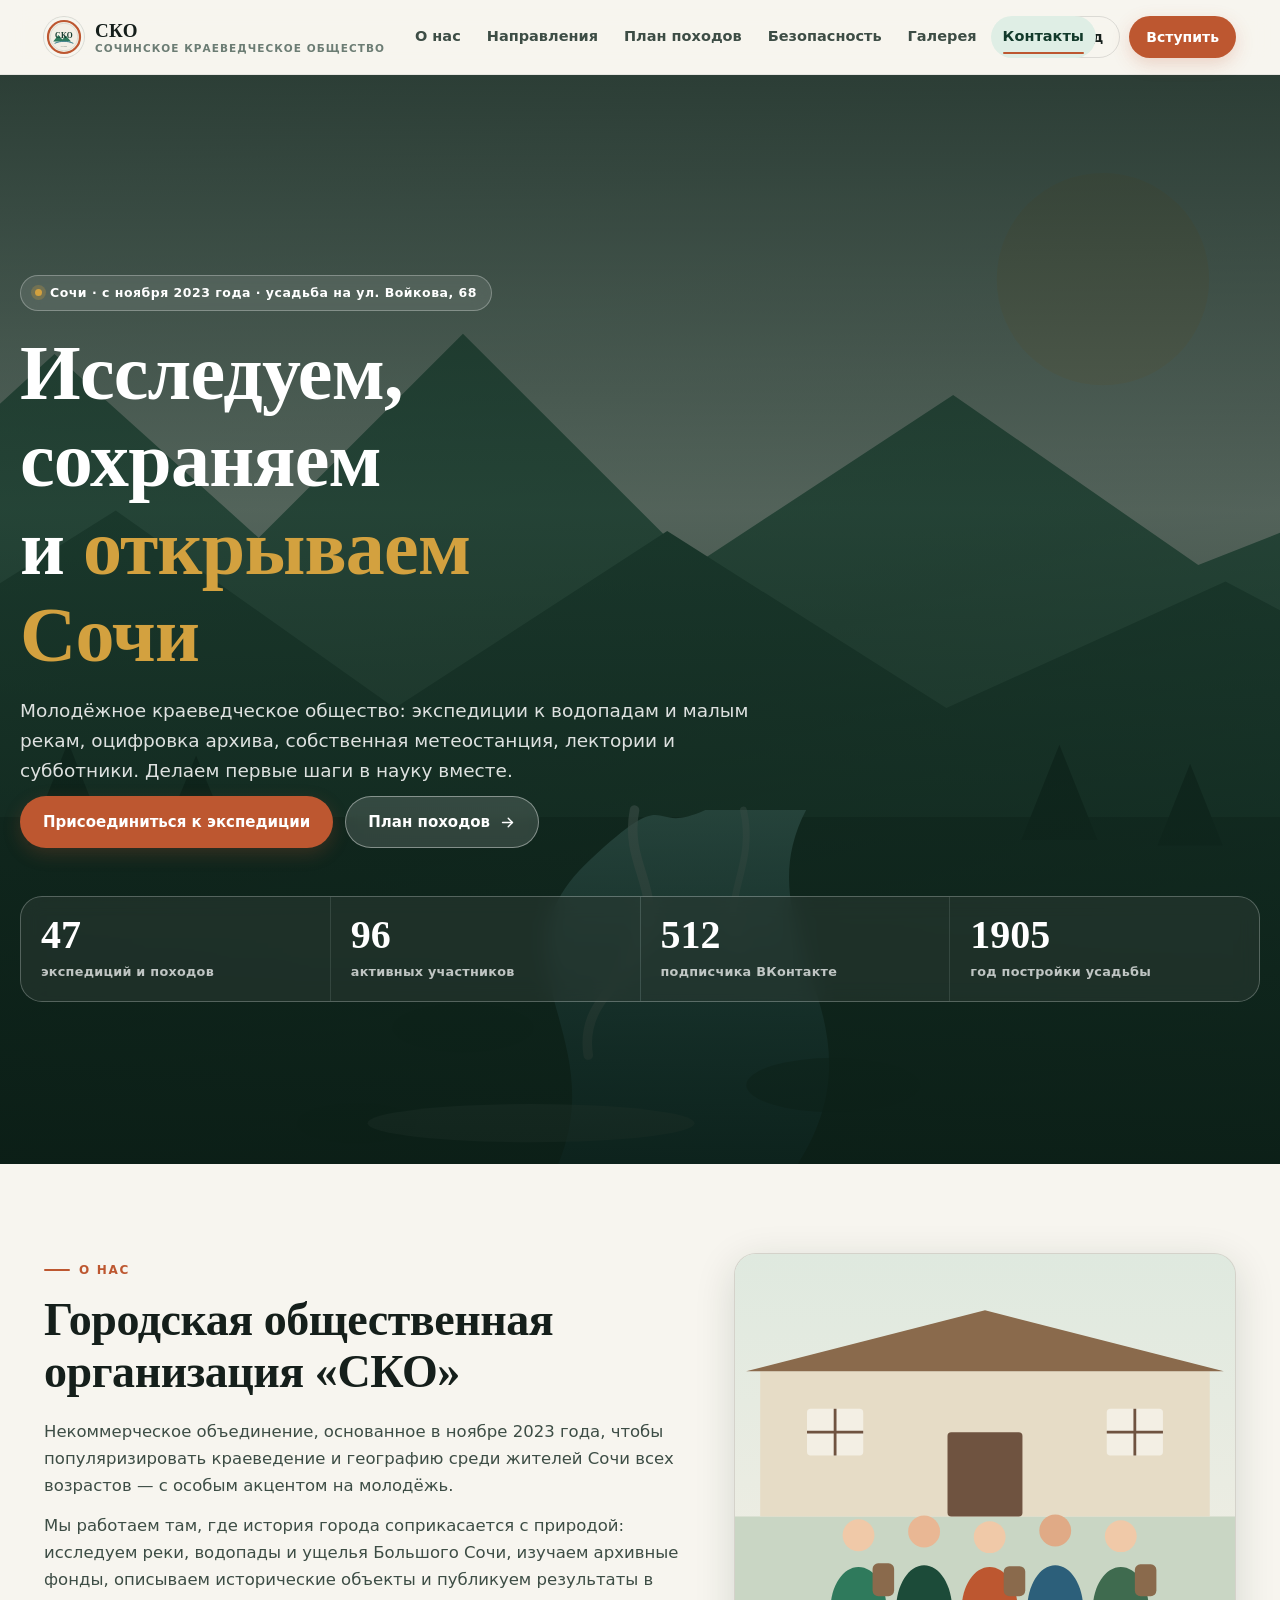
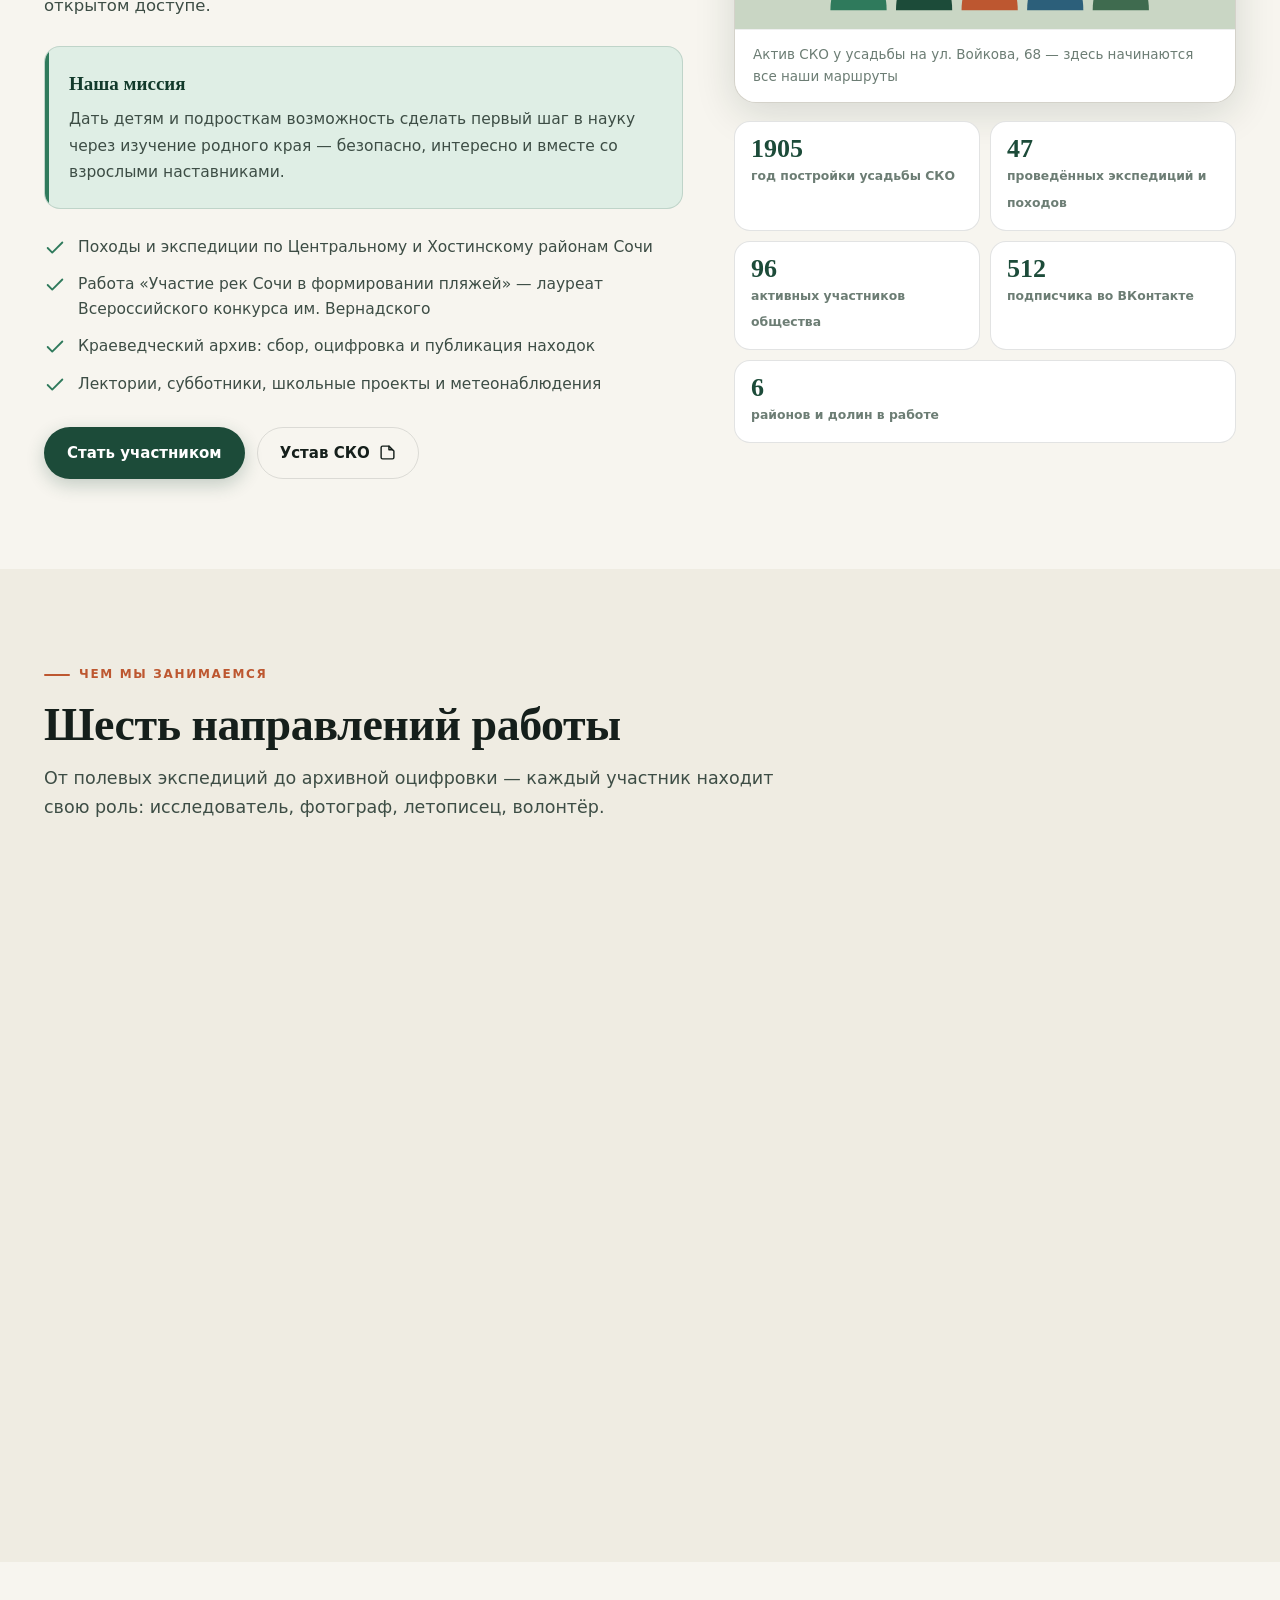
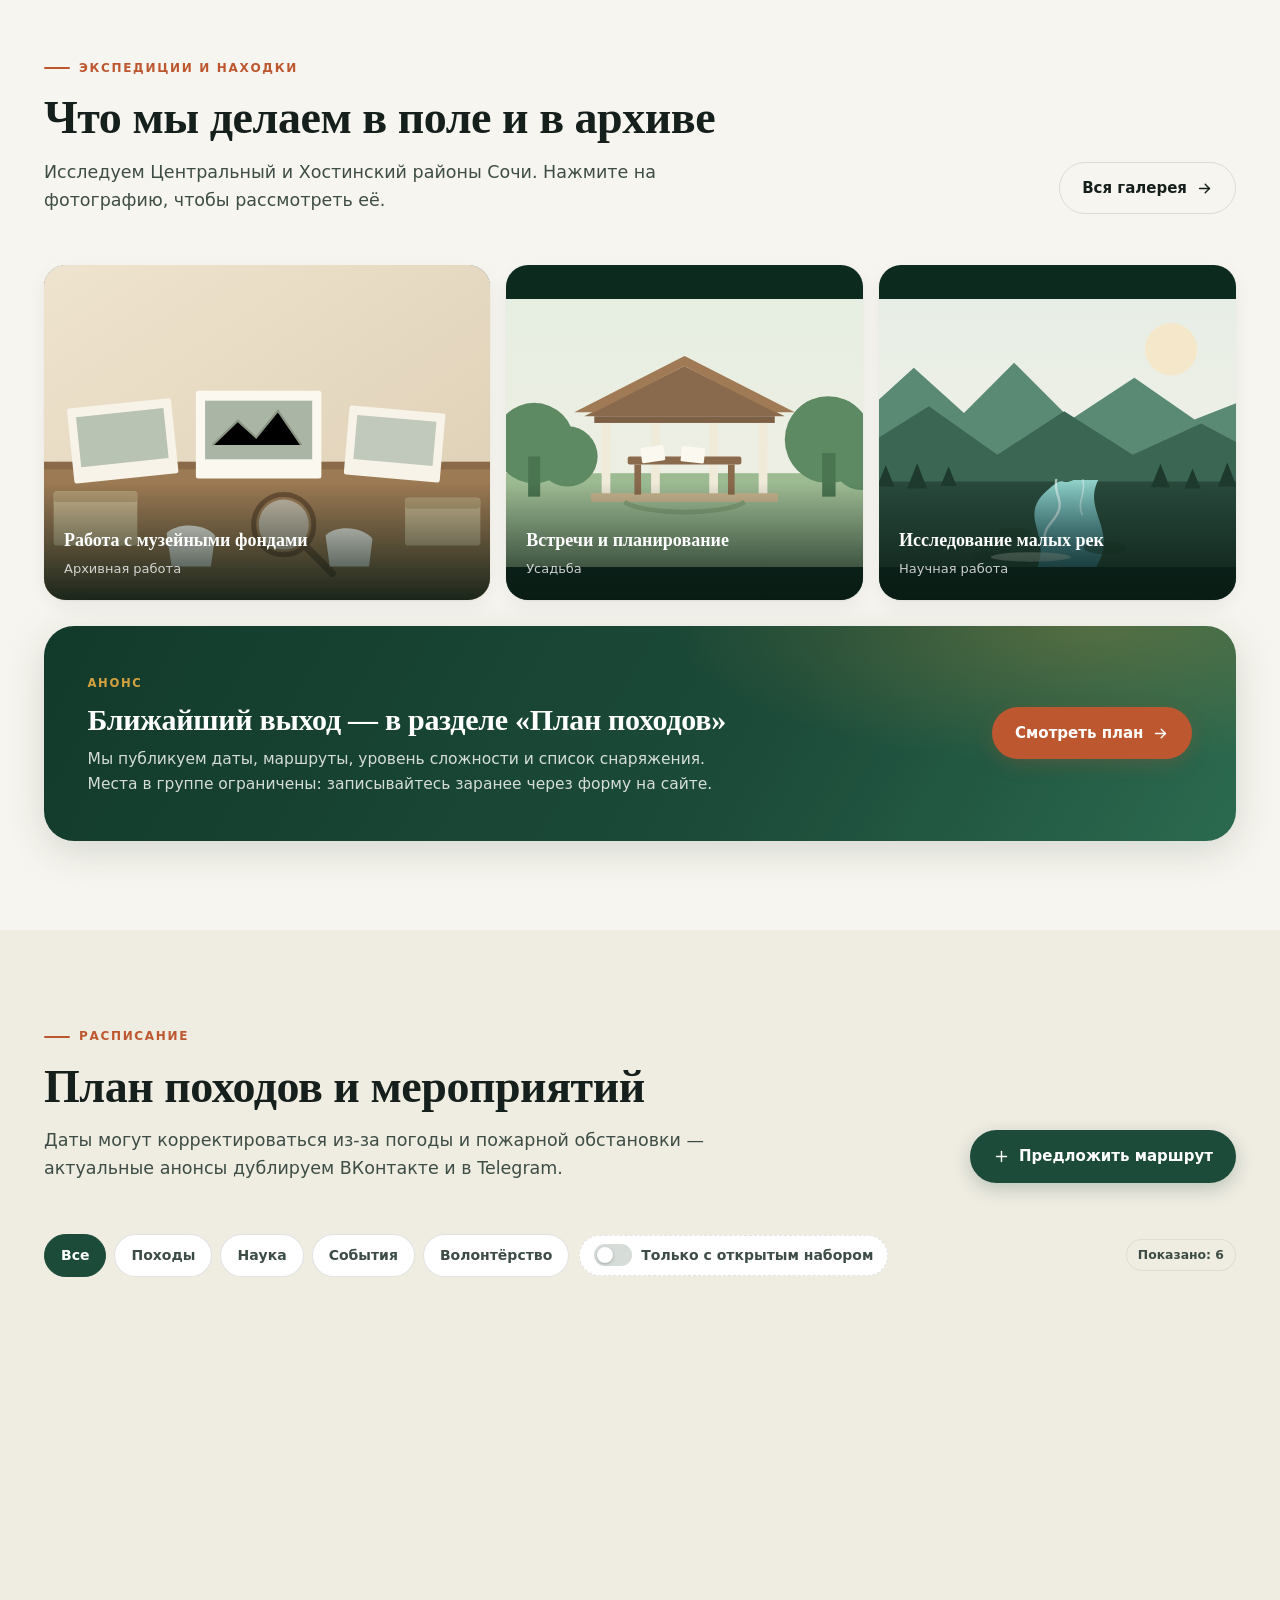
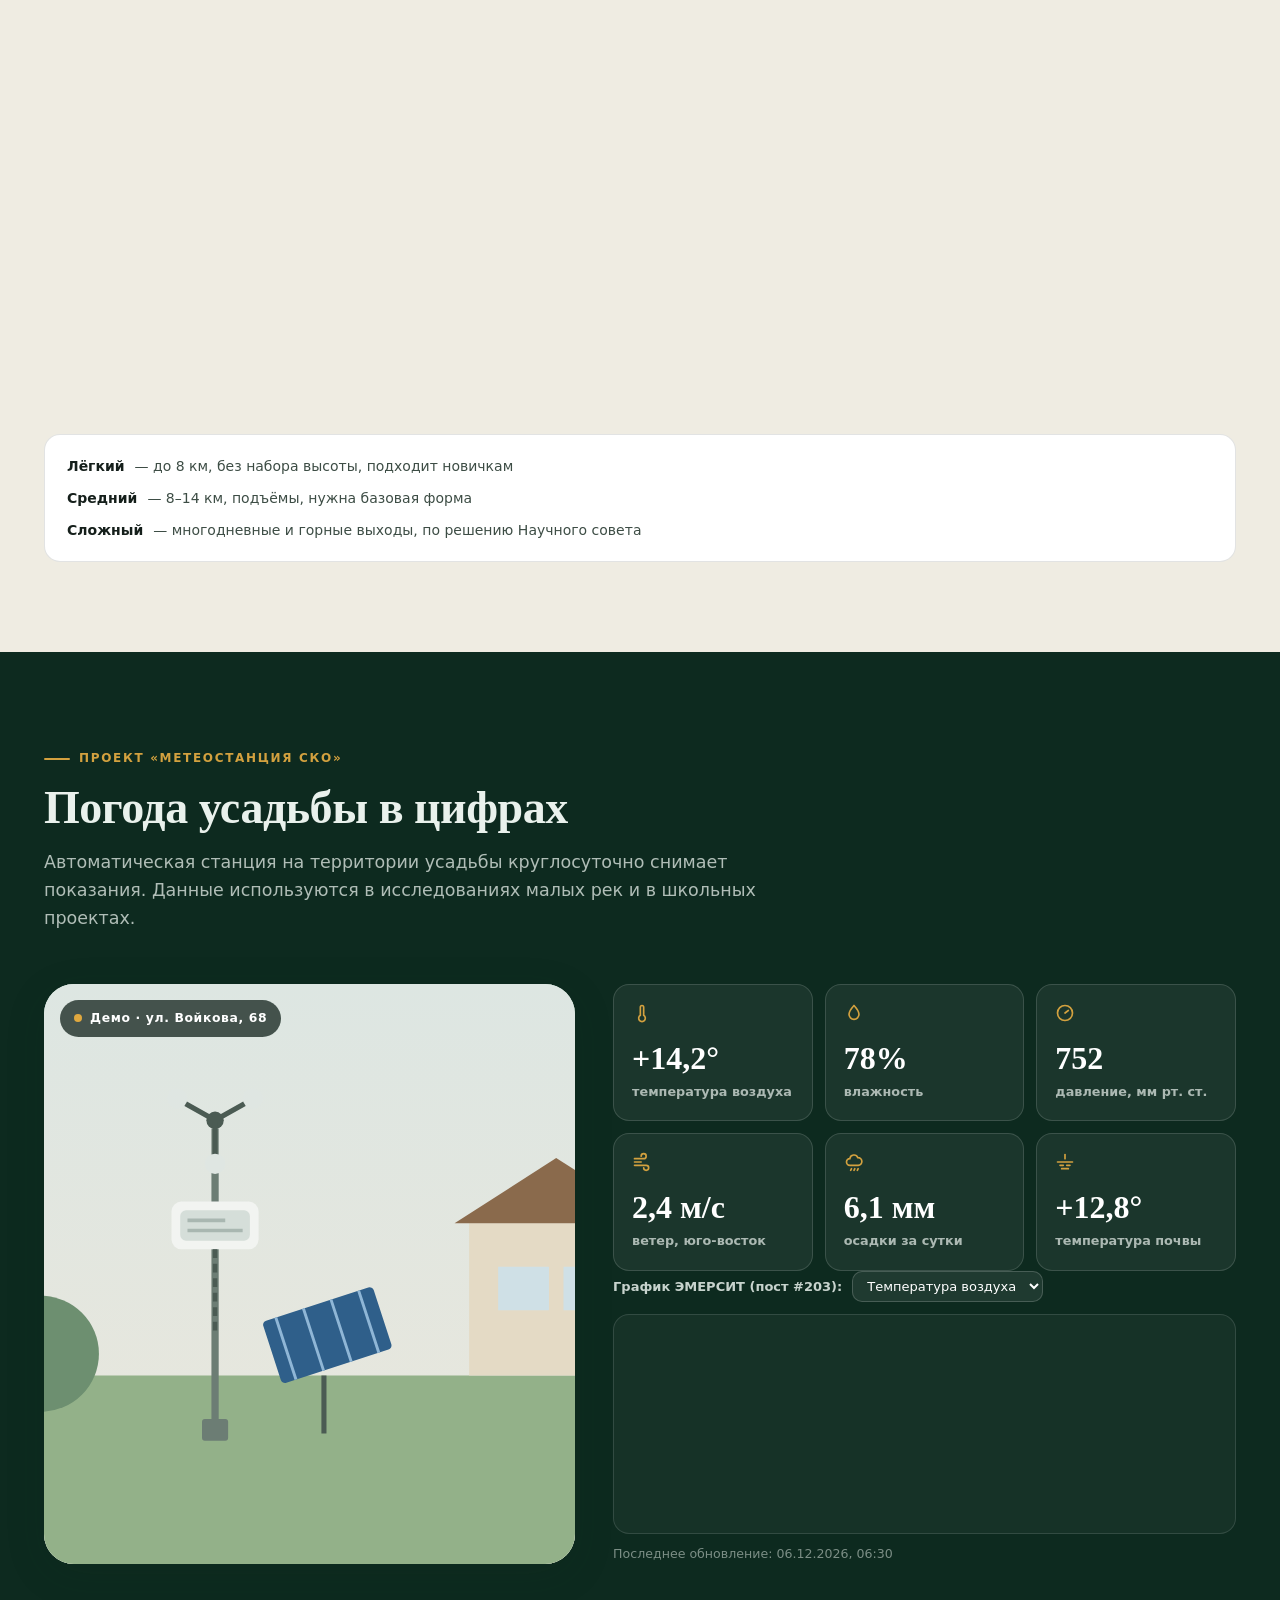
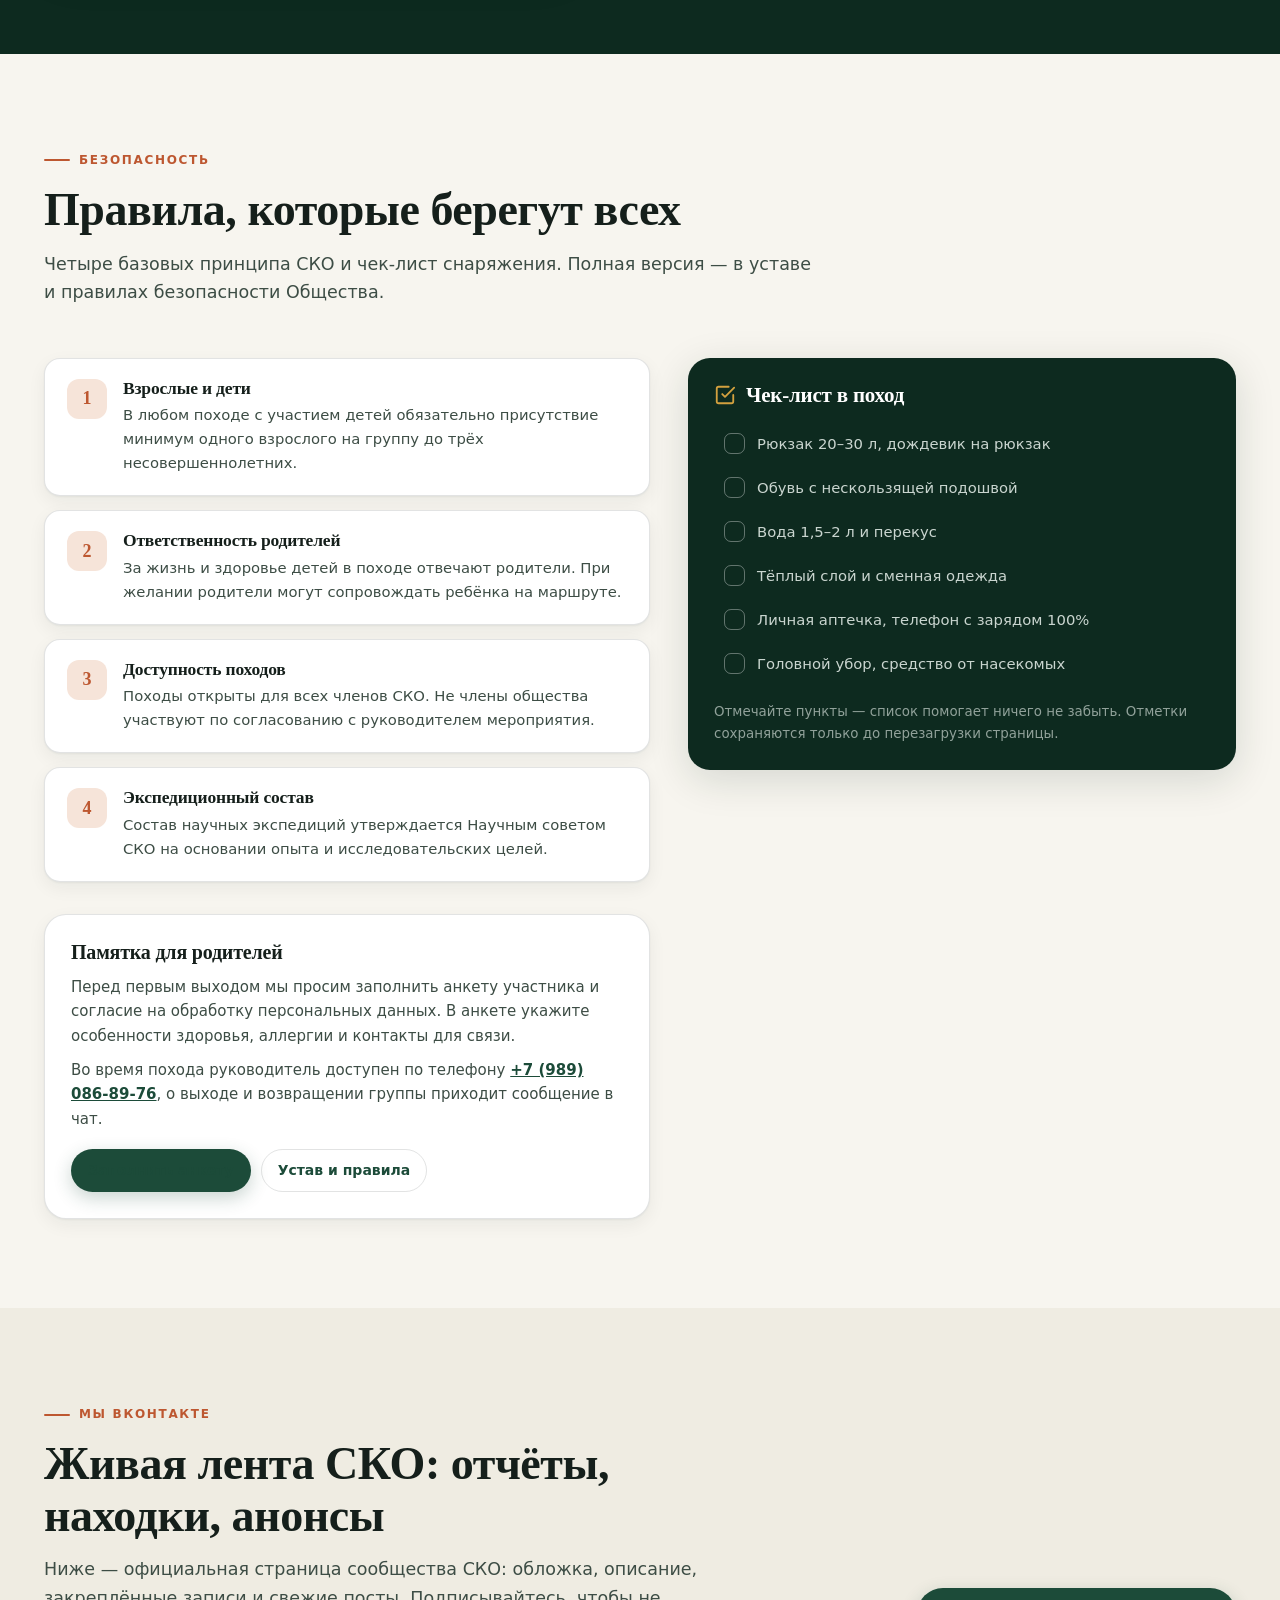
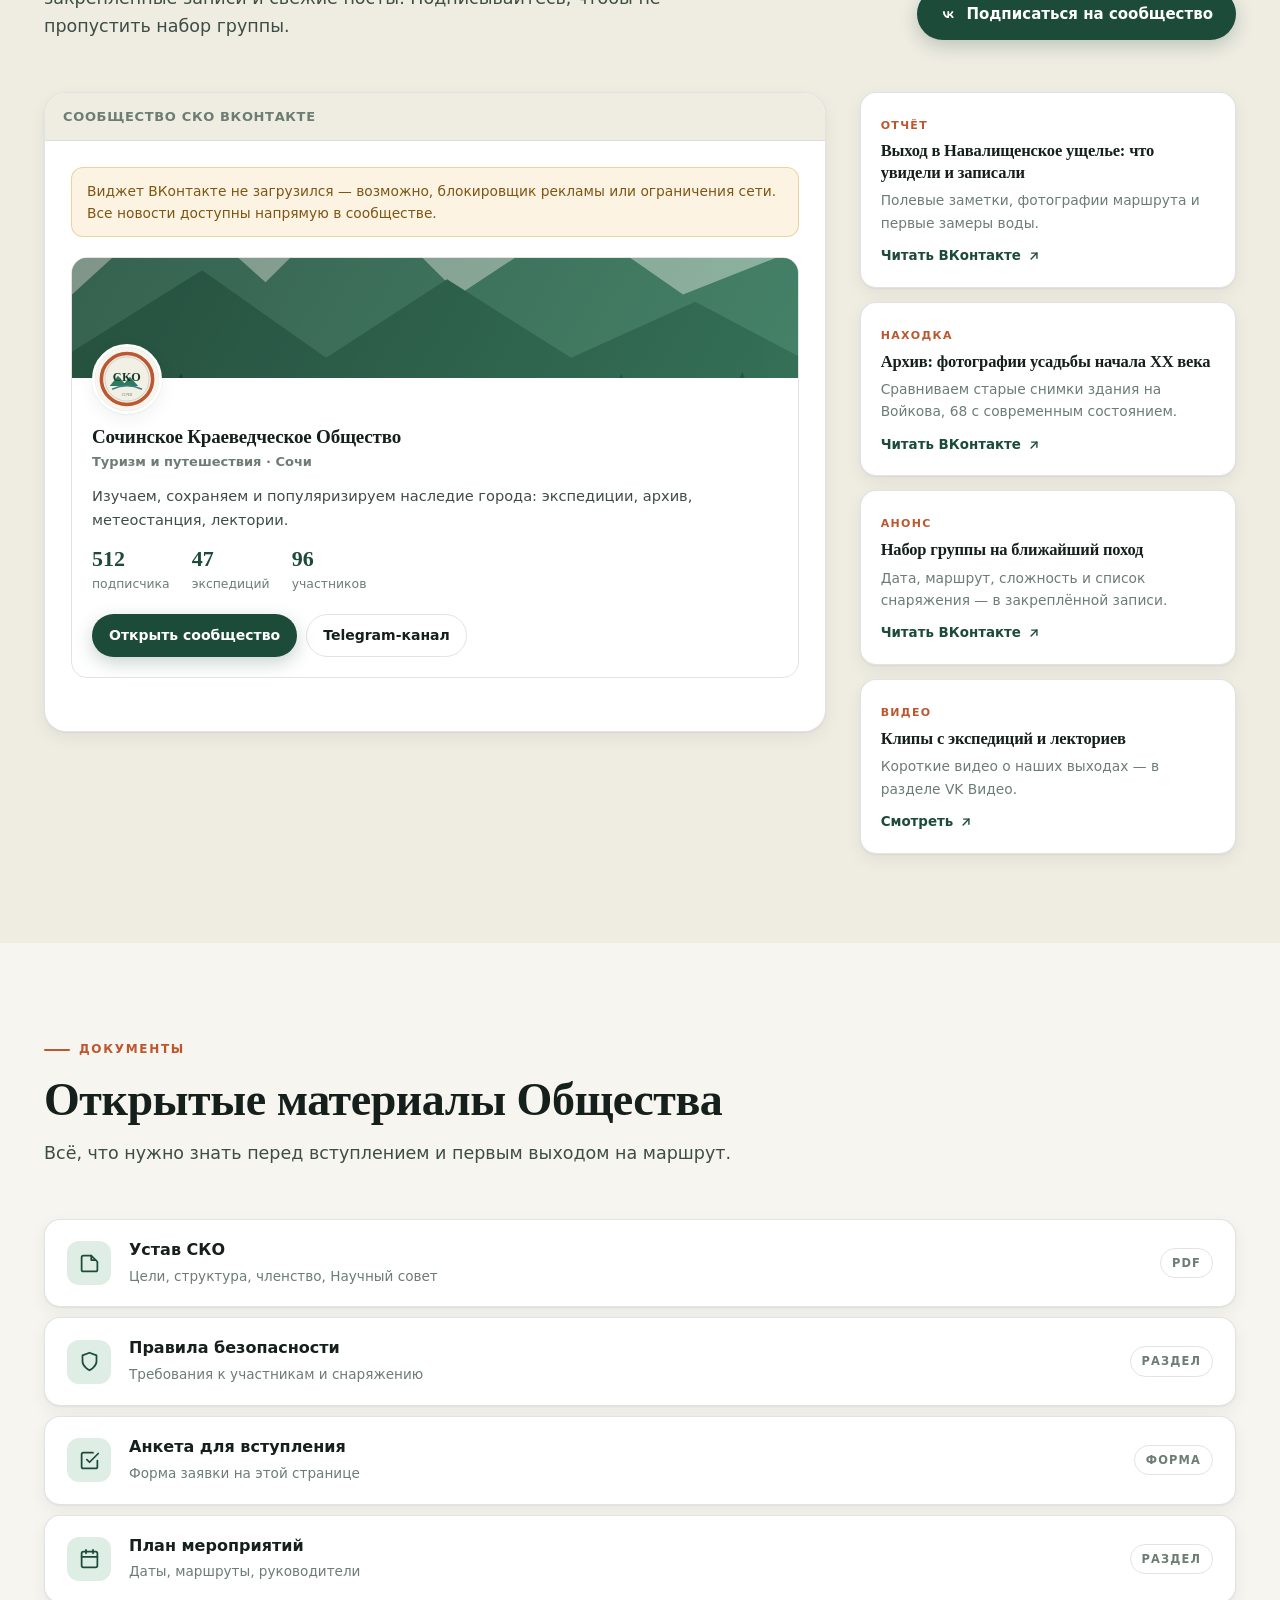
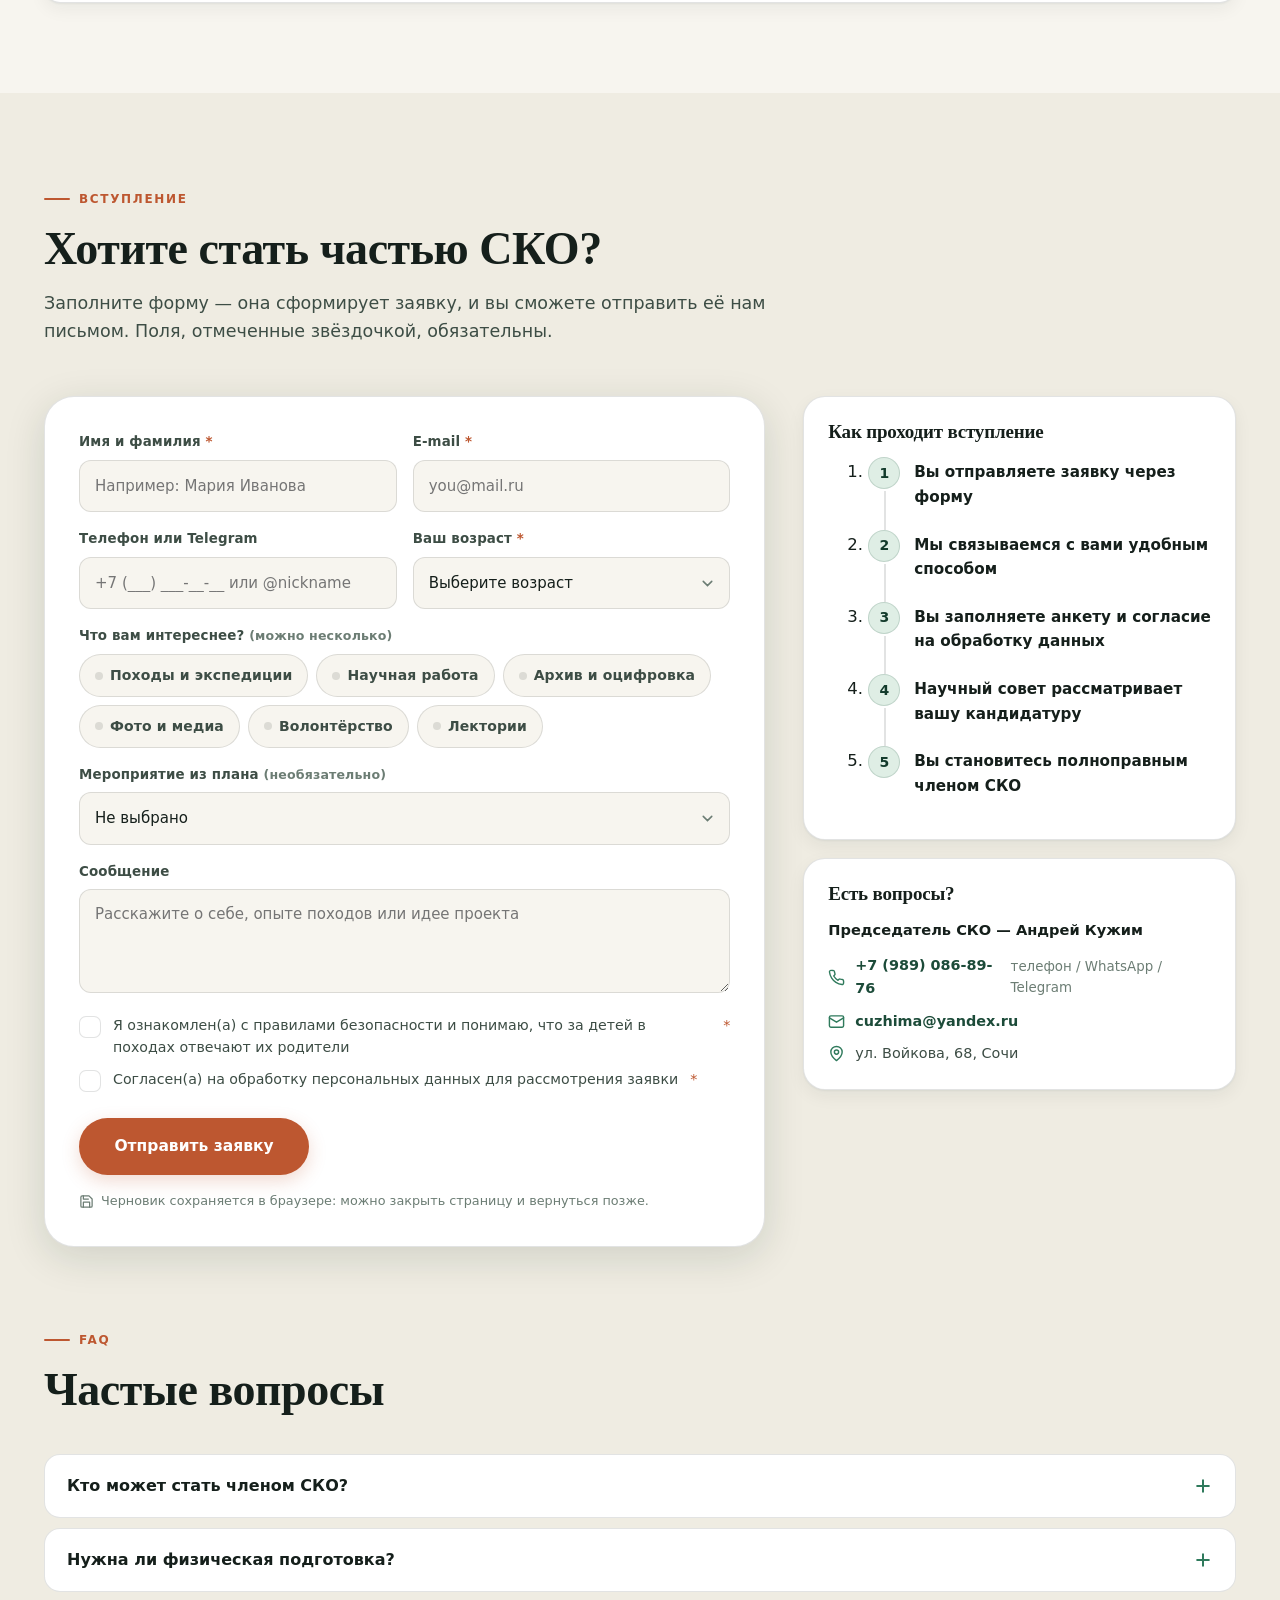
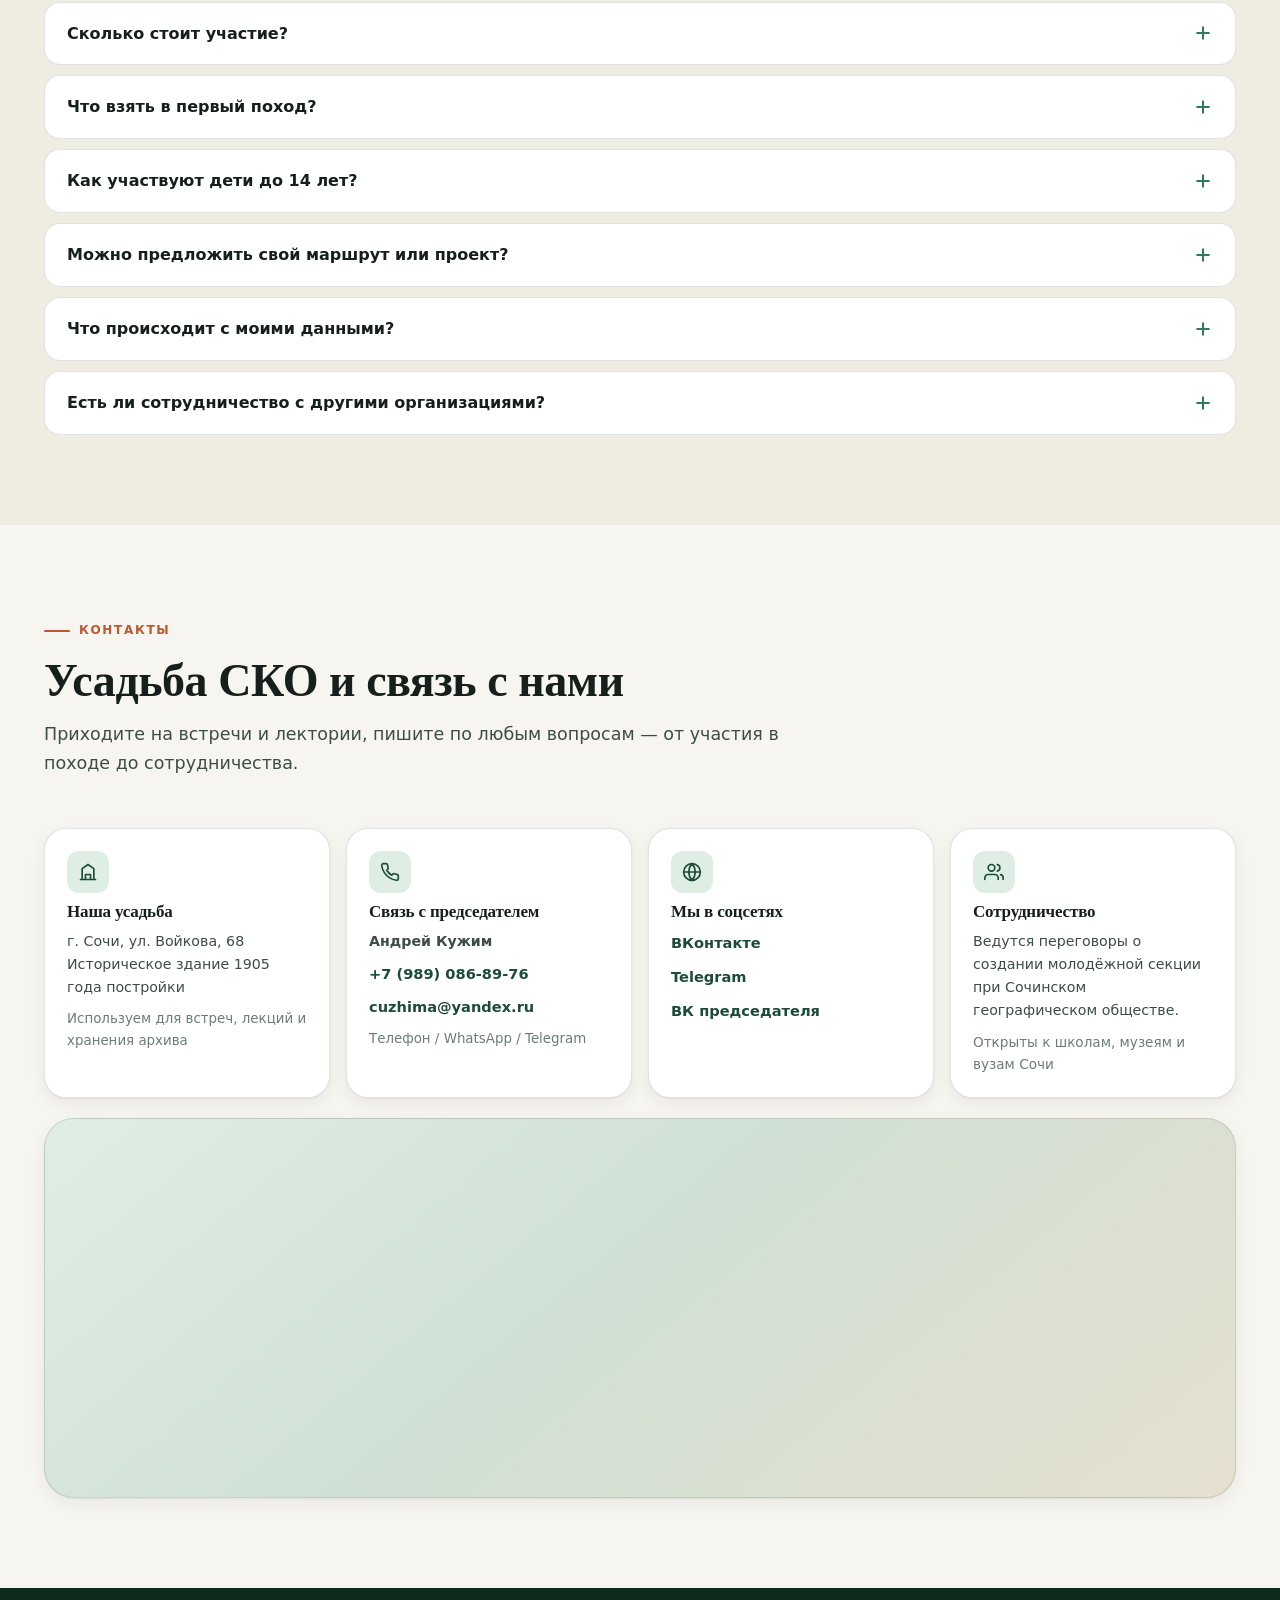
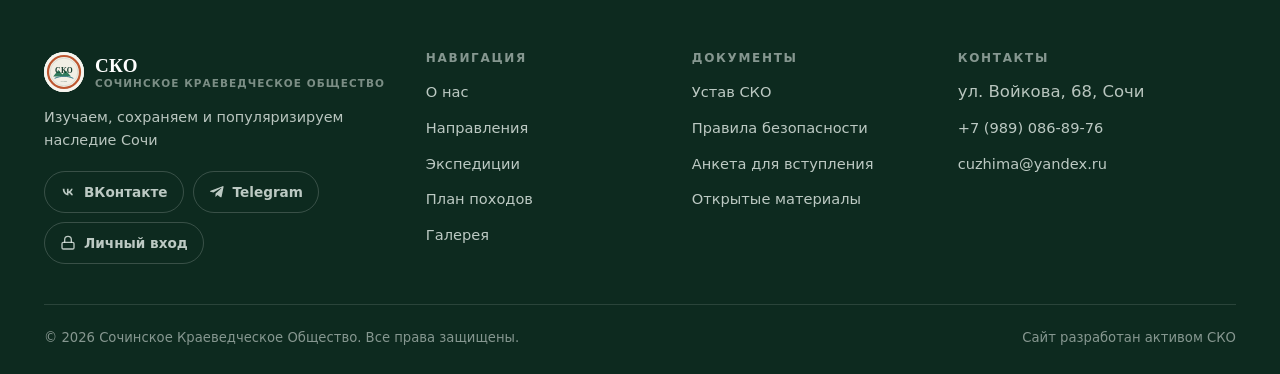
==== index.html @ 7e2c15a9 "emercit: simplify CORS error handling, clear message if blocked" ====
<!DOCTYPE html>
<html lang="ru">
<head>
<meta charset="UTF-8">
<meta name="viewport" content="width=device-width, initial-scale=1">
<meta name="theme-color" content="#0e2b20">
<title>СКО — Сочинское Краеведческое Общество</title>
<meta name="description" content="Молодёжное краеведческое общество Сочи: экспедиции к водопадам и малым рекам, оцифровка архива, собственная метеостанция, лектории и субботники. Усадьба 1905 года на ул. Войкова, 68.">
<link rel="icon" href="https://lh3.googleusercontent.com/d/1CQIxNrm-CXsf4BWOlO2GdbK85vLv34pB" type="image/png">

<!-- Шрифты (fontsource CDN) -->
<link rel="stylesheet" href="https://cdn.jsdelivr.net/npm/@fontsource/manrope@5.0.20/400.css">
<link rel="stylesheet" href="https://cdn.jsdelivr.net/npm/@fontsource/manrope@5.0.20/500.css">
<link rel="stylesheet" href="https://cdn.jsdelivr.net/npm/@fontsource/manrope@5.0.20/700.css">
<link rel="stylesheet" href="https://cdn.jsdelivr.net/npm/@fontsource/manrope@5.0.20/800.css">
<link rel="stylesheet" href="https://cdn.jsdelivr.net/npm/@fontsource/playfair-display@5.0.20/600.css">
<link rel="stylesheet" href="https://cdn.jsdelivr.net/npm/@fontsource/playfair-display@5.0.20/700.css">

<script>document.documentElement.classList.add('js');</script>

<style>
/* ============ ТОКЕНЫ ============ */
:root{
  --paper:#f7f5ef;
  --paper-2:#efece2;
  --card:#ffffff;
  --ink:#151f1b;
  --ink-2:#3d4d45;
  --ink-3:#6c7d74;
  --green-900:#0d2a1f;
  --green-800:#123a2b;
  --green-700:#1c4b39;
  --green-500:#2f7a5c;
  --green-300:#7fae97;
  --green-100:#dfeee5;
  --clay:#bd5730;
  --clay-600:#a44a27;
  --clay-100:#f6e4d9;
  --gold:#d3a13f;
  --line:rgba(21,31,27,.12);
  --line-2:rgba(21,31,27,.07);
  --r-sm:10px; --r-md:16px; --r-lg:22px; --r-xl:30px;
  --sh-1:0 1px 2px rgba(13,42,31,.05), 0 6px 18px rgba(13,42,31,.06);
  --sh-2:0 10px 40px rgba(13,42,31,.14);
  --sh-3:0 24px 70px rgba(13,42,31,.28);
  --header-h:74px;
  --maxw:1240px;
  --font:'Manrope',ui-sans-serif,system-ui,'Segoe UI',Roboto,Arial,sans-serif;
  --display:'Playfair Display',Georgia,'Times New Roman',serif;
  --ease:cubic-bezier(.22,.61,.36,1);
}
*,*::before,*::after{box-sizing:border-box}
html{-webkit-text-size-adjust:100%; scroll-behavior:smooth; scroll-padding-top:calc(var(--header-h) + 16px)}
body{
  margin:0; background:var(--paper); color:var(--ink);
  font-family:var(--font); font-size:16.5px; line-height:1.62; font-weight:400;
  -webkit-font-smoothing:antialiased; overflow-x:hidden;
}
/* Блокировка прокрутки ТОЛЬКО классом (никаких position:fixed — они и ломали скролл) */
html.is-locked,body.is-locked{overflow:hidden!important; touch-action:none}
body.is-locked{position:relative!important; top:auto!important; left:auto!important}
img{max-width:100%; display:block}
a{color:inherit}
button,input,select,textarea{font:inherit; color:inherit}
h1,h2,h3,h4{margin:0; font-family:var(--display); font-weight:700; line-height:1.12; letter-spacing:-.01em}
p{margin:0}
ul{margin:0; padding:0; list-style:none}
:focus-visible{outline:2.5px solid var(--green-500); outline-offset:3px; border-radius:6px}
.wrap{width:100%; max-width:var(--maxw); margin:0 auto; padding:0 24px}
.skip{position:absolute; left:-9999px; top:0; z-index:200; background:var(--green-900); color:#fff; padding:12px 18px; border-radius:0 0 12px 0}
.skip:focus{left:0}

/* ============ КНОПКИ ============ */
.btn{
  --bg:var(--clay); --fg:#fff; --bd:transparent;
  display:inline-flex; align-items:center; justify-content:center; gap:9px;
  background:var(--bg); color:var(--fg); border:1.5px solid var(--bd);
  padding:13px 22px; border-radius:999px; font-weight:700; font-size:15px;
  text-decoration:none; cursor:pointer; white-space:nowrap;
  transition:transform .18s var(--ease), box-shadow .22s var(--ease), background .2s, border-color .2s, color .2s;
  box-shadow:0 6px 18px rgba(189,87,48,.22);
}
.btn:hover{transform:translateY(-2px); box-shadow:0 12px 26px rgba(189,87,48,.3); background:var(--clay-600)}
.btn:active{transform:translateY(0)}
.btn--green{--bg:var(--green-700); box-shadow:0 6px 18px rgba(28,75,57,.24)}
.btn--green:hover{background:var(--green-800); box-shadow:0 12px 26px rgba(28,75,57,.32)}
.btn--ghost{--bg:transparent; --fg:var(--ink); --bd:var(--line); box-shadow:none}
.btn--ghost:hover{background:rgba(21,31,27,.05); box-shadow:none; border-color:rgba(21,31,27,.28)}
.btn--light{--bg:rgba(255,255,255,.14); --fg:#fff; --bd:rgba(255,255,255,.4); box-shadow:none; backdrop-filter:blur(6px)}
.btn--light:hover{--bg:rgba(255,255,255,.24); box-shadow:none}
.btn--sm{padding:9px 16px; font-size:14px}
.btn svg{width:17px; height:17px; flex:none}

/* ============ ШАПКА ============ */
.header{
  position:sticky; top:0; z-index:90;
  background:rgba(247,245,239,.86); backdrop-filter:saturate(160%) blur(14px);
  border-bottom:1px solid var(--line-2);
  transition:box-shadow .25s, background .25s, padding .25s;
}
.header.is-stuck{box-shadow:0 6px 24px rgba(13,42,31,.09); background:rgba(247,245,239,.96)}
.header__in{display:flex; align-items:center; gap:18px; height:var(--header-h); transition:height .25s var(--ease)}
.header.is-stuck .header__in{height:64px}
.brand{display:flex; align-items:center; gap:11px; text-decoration:none; flex:none}
.brand__mark{width:40px; height:40px; border-radius:50%; overflow:hidden; flex:none; background:var(--green-100); box-shadow:0 0 0 1px var(--line)}
.brand__mark img{width:100%; height:100%; object-fit:cover}
.brand__txt{display:flex; flex-direction:column; line-height:1.15; min-width:0}
.brand__name{font-family:var(--display); font-weight:700; font-size:19px; letter-spacing:.02em}
.brand__sub{font-size:10.5px; text-transform:uppercase; letter-spacing:.1em; color:var(--ink-3); font-weight:700; white-space:nowrap}

/* НАВИГАЦИЯ: nowrap — «О нас» больше не переносится на 2 строки */
.nav{margin-left:auto; display:flex; align-items:center; gap:2px; flex-wrap:nowrap; min-width:0}
.nav a{
  position:relative; display:block; padding:9px 12px; border-radius:999px;
  font-size:14.5px; font-weight:600; color:var(--ink-2); text-decoration:none;
  white-space:nowrap;          /* КЛЮЧЕВОЕ ИСПРАВЛЕНИЕ */
  word-break:keep-all; overflow-wrap:normal;
  transition:color .2s, background .2s;
}
.nav a:hover{color:var(--green-700); background:var(--green-100)}
.nav a.is-active{color:var(--green-800); background:var(--green-100)}
.nav a.is-active::after{content:""; position:absolute; left:12px; right:12px; bottom:4px; height:2px; border-radius:2px; background:var(--clay)}
.header__act{display:flex; align-items:center; gap:9px; flex:none}
.burger{display:none; width:44px; height:44px; border-radius:12px; border:1.5px solid var(--line); background:#fff; cursor:pointer; align-items:center; justify-content:center}
.burger span{display:block; width:19px; height:2px; background:var(--ink); border-radius:2px; position:relative; transition:.25s var(--ease)}
.burger span::before,.burger span::after{content:""; position:absolute; left:0; width:19px; height:2px; background:var(--ink); border-radius:2px; transition:.25s var(--ease)}
.burger span::before{top:-6px} .burger span::after{top:6px}
body.menu-open .burger span{background:transparent}
body.menu-open .burger span::before{transform:translateY(6px) rotate(45deg)}
body.menu-open .burger span::after{transform:translateY(-6px) rotate(-45deg)}

@media (max-width:1240px){
  .nav a{padding:9px 9px; font-size:13.6px}
  .brand__sub{display:none}
}
@media (max-width:1080px){
  .nav,.header__act .btn--login{display:none}
  .burger{display:flex}
}
@media (max-width:520px){
  .header__act .btn{padding:11px 16px; font-size:14px}
  .brand__name{font-size:17px}
}

/* Мобильное меню */
.mnav{
  position:fixed; inset:var(--header-h) 0 0; z-index:89; background:var(--paper);
  padding:22px 24px 40px; overflow-y:auto; overscroll-behavior:contain;
  transform:translateY(-8px); opacity:0; visibility:hidden; transition:.28s var(--ease);
}
.mnav.is-open{transform:none; opacity:1; visibility:visible}
.mnav a{display:block; padding:15px 4px; font-family:var(--display); font-size:23px; font-weight:600; text-decoration:none; border-bottom:1px solid var(--line-2)}
.mnav a small{display:block; font-family:var(--font); font-size:12px; font-weight:700; letter-spacing:.08em; text-transform:uppercase; color:var(--ink-3)}
.mnav__act{display:flex; flex-direction:column; gap:10px; margin-top:26px}
.mnav__act .btn{width:100%}
.mnav__contacts{margin-top:28px; font-size:14.5px; color:var(--ink-2); display:grid; gap:7px}
.mnav__contacts a{text-decoration:none; border:0; padding:0; font-family:var(--font); font-size:14.5px; color:var(--green-700); font-weight:700}

/* ============ HERO ============ */
.hero{position:relative; isolation:isolate; color:#fff; overflow:hidden; background:var(--green-900)}
.hero__bg{position:absolute; inset:0; z-index:-2; background:linear-gradient(160deg,#123a2b,#0d2a1f 55%,#1c4b39)}
.hero__bg img{width:100%; height:100%; object-fit:cover; opacity:.55}
.hero::after{content:""; position:absolute; inset:0; z-index:-1;
  background:linear-gradient(180deg,rgba(9,26,19,.72) 0%,rgba(9,26,19,.42) 40%,rgba(9,26,19,.88) 100%)}
.hero__in{padding:clamp(58px,9vw,110px) 0 clamp(40px,6vw,72px); display:grid; gap:34px}
.chip{display:inline-flex; align-items:center; gap:8px; padding:7px 14px; border-radius:999px; border:1px solid rgba(255,255,255,.28); background:rgba(255,255,255,.1); backdrop-filter:blur(8px); font-size:12.5px; font-weight:700; letter-spacing:.04em}
.chip .dot{width:7px; height:7px; border-radius:50%; background:var(--gold); box-shadow:0 0 0 4px rgba(211,161,63,.25)}
.hero h1{font-size:clamp(38px,6.6vw,78px); max-width:16ch; margin:18px 0 0}
.hero h1 em{font-style:normal; color:var(--gold)}
.hero__lead{max-width:64ch; margin-top:18px; font-size:clamp(15.5px,1.5vw,18.5px); color:rgba(255,255,255,.86)}
.hero__cta{display:flex; flex-wrap:wrap; gap:12px; margin-top:10px}
.hero__stats{
  display:grid; grid-template-columns:repeat(4,1fr); gap:1px; margin-top:14px;
  background:rgba(255,255,255,.16); border:1px solid rgba(255,255,255,.16); border-radius:var(--r-lg); overflow:hidden;
  backdrop-filter:blur(10px);
}
.hstat{background:rgba(9,26,19,.5); padding:18px 20px}
.hstat b{display:block; font-family:var(--display); font-size:clamp(26px,3.4vw,40px); line-height:1; color:#fff}
.hstat span{display:block; margin-top:7px; font-size:12.8px; color:rgba(255,255,255,.72); font-weight:600; letter-spacing:.02em}
@media (max-width:860px){ .hero__stats{grid-template-columns:repeat(2,1fr)} }

/* ============ СЕКЦИИ ============ */
section{padding:clamp(58px,7vw,104px) 0; scroll-margin-top:calc(var(--header-h) + 10px)}
.section--tint{background:var(--paper-2)}
.section--dark{background:var(--green-900); color:#e9f1ec}
.head{max-width:74ch; margin-bottom:clamp(30px,4vw,52px)}
.eyebrow{display:inline-flex; align-items:center; gap:9px; font-size:12px; font-weight:800; letter-spacing:.14em; text-transform:uppercase; color:var(--clay)}
.eyebrow::before{content:""; width:26px; height:2px; border-radius:2px; background:currentColor}
.section--dark .eyebrow{color:var(--gold)}
.head h2{font-size:clamp(28px,4.2vw,46px); margin-top:14px}
.head p{margin-top:14px; color:var(--ink-2); font-size:clamp(15.5px,1.4vw,17.5px)}
.section--dark .head p{color:rgba(233,241,236,.74)}
.head--row{display:flex; align-items:flex-end; justify-content:space-between; gap:28px; max-width:none; flex-wrap:wrap}

/* Reveal */
.js .reveal{opacity:0; transform:translateY(22px); transition:opacity .7s var(--ease), transform .7s var(--ease)}
.js .reveal.is-in{opacity:1; transform:none}
.js .reveal[data-d="1"]{transition-delay:.08s} .js .reveal[data-d="2"]{transition-delay:.16s}
.js .reveal[data-d="3"]{transition-delay:.24s} .js .reveal[data-d="4"]{transition-delay:.32s}
@media (prefers-reduced-motion:reduce){ .js .reveal{opacity:1; transform:none; transition:none} html{scroll-behavior:auto} }

/* ============ О НАС ============ */
.about{display:grid; grid-template-columns:1.12fr .88fr; gap:clamp(28px,4vw,56px); align-items:start}
@media (max-width:960px){ .about{grid-template-columns:1fr} }
.about p+p{margin-top:14px}
.about p{color:var(--ink-2)}
.mission{margin-top:26px; padding:22px 24px; border-radius:var(--r-md); background:var(--green-100); border:1px solid rgba(28,75,57,.16); position:relative; overflow:hidden}
.mission::before{content:""; position:absolute; left:0; top:0; bottom:0; width:4px; background:var(--green-500)}
.mission b{display:block; font-family:var(--display); font-size:19px; color:var(--green-800); margin-bottom:6px}
.mission span{color:var(--ink-2); font-size:15.5px}
.tick-list{margin-top:26px; display:grid; gap:12px}
.tick-list li{display:flex; gap:12px; align-items:flex-start; font-size:15.5px; color:var(--ink-2)}
.tick-list svg{width:22px; height:22px; flex:none; margin-top:2px; color:var(--green-500)}
.about__cta{display:flex; flex-wrap:wrap; gap:12px; margin-top:30px}
.figure{border-radius:var(--r-lg); overflow:hidden; background:var(--paper-2); box-shadow:var(--sh-2); border:1px solid var(--line)}
.figure img{width:100%; aspect-ratio:4/3; object-fit:cover; background:linear-gradient(150deg,#dfeee5,#c9ddd0)}
.figure figcaption{padding:14px 18px; font-size:13.5px; color:var(--ink-3); background:#fff; border-top:1px solid var(--line-2)}
.mini-stats{margin-top:18px; display:grid; grid-template-columns:repeat(2,1fr); gap:10px}
.mini-stats div{background:#fff; border:1px solid var(--line); border-radius:var(--r-md); padding:14px 16px}
.mini-stats b{display:block; font-family:var(--display); font-size:26px; line-height:1; color:var(--green-700)}
.mini-stats span{font-size:12.4px; color:var(--ink-3); font-weight:600}

/* ============ НАПРАВЛЕНИЯ ============ */
.dir-grid{display:grid; grid-template-columns:repeat(3,1fr); gap:18px}
@media (max-width:980px){ .dir-grid{grid-template-columns:repeat(2,1fr)} }
@media (max-width:620px){ .dir-grid{grid-template-columns:1fr} }
.dir{
  background:var(--card); border:1px solid var(--line); border-radius:var(--r-lg); padding:26px;
  display:flex; flex-direction:column; gap:12px; box-shadow:var(--sh-1);
  transition:transform .3s var(--ease), box-shadow .3s var(--ease), border-color .3s;
  position:relative; overflow:hidden;
}
.dir::after{content:""; position:absolute; right:-40px; top:-40px; width:130px; height:130px; border-radius:50%; background:var(--green-100); opacity:.55; transition:transform .4s var(--ease)}
.dir:hover{transform:translateY(-5px); box-shadow:var(--sh-2); border-color:rgba(47,122,92,.3)}
.dir:hover::after{transform:scale(1.25)}
.dir__ic{width:52px; height:52px; border-radius:15px; background:var(--green-700); color:#fff; display:grid; place-items:center; position:relative; z-index:1}
.dir__ic svg{width:26px; height:26px}
.dir h3{font-size:20.5px; position:relative; z-index:1}
.dir p{font-size:15px; color:var(--ink-2); position:relative; z-index:1}
.tag{display:inline-flex; align-items:center; gap:7px; align-self:flex-start; padding:5px 12px; border-radius:999px; background:var(--clay-100); color:var(--clay-600); font-size:11.6px; font-weight:800; letter-spacing:.06em; text-transform:uppercase; position:relative; z-index:1}

/* ============ ЭКСПЕДИЦИИ / ГАЛЕРЕЯ ============ */
.gal{display:grid; grid-template-columns:1.25fr 1fr 1fr; gap:16px}
@media (max-width:900px){ .gal{grid-template-columns:1fr 1fr} .gal > :first-child{grid-column:1/-1} }
@media (max-width:560px){ .gal{grid-template-columns:1fr} }
.gcard{position:relative; border-radius:var(--r-lg); overflow:hidden; cursor:zoom-in; border:0; padding:0; background:var(--green-900); box-shadow:var(--sh-1); display:block; width:100%; text-align:left}
.gcard img{width:100%; aspect-ratio:4/3; object-fit:cover; transition:transform .6s var(--ease), opacity .3s}
.gal > :first-child .gcard img,.gcard--tall img{aspect-ratio:4/3}
.gcard:hover img{transform:scale(1.05)}
.gcard__cap{position:absolute; inset:auto 0 0 0; padding:44px 20px 18px; color:#fff;
  background:linear-gradient(180deg,rgba(9,26,19,0),rgba(9,26,19,.88))}
.gcard__cap b{display:block; font-family:var(--display); font-size:18px}
.gcard__cap span{font-size:13px; color:rgba(255,255,255,.78)}
.gcard__zoom{position:absolute; top:14px; right:14px; width:38px; height:38px; border-radius:50%; background:rgba(255,255,255,.9); color:var(--green-800); display:grid; place-items:center; opacity:0; transform:scale(.85); transition:.28s var(--ease)}
.gcard:hover .gcard__zoom{opacity:1; transform:none}
.gcard__zoom svg{width:18px; height:18px}

/* ============ АНОНС-БАННЕР ============ */
.promo{border-radius:var(--r-xl); overflow:hidden; background:linear-gradient(120deg,var(--green-800),var(--green-700) 60%,#2b6a4f); color:#fff; padding:clamp(26px,3.4vw,44px); display:flex; gap:28px; align-items:center; justify-content:space-between; flex-wrap:wrap; box-shadow:var(--sh-2); position:relative}
.promo::before{content:""; position:absolute; inset:0; background:radial-gradient(600px 200px at 88% 0%,rgba(211,161,63,.28),transparent 70%)}
.promo__t{position:relative; max-width:62ch}
.promo__t b{display:inline-block; font-size:11.6px; letter-spacing:.14em; text-transform:uppercase; color:var(--gold); margin-bottom:10px; font-weight:800}
.promo__t h3{font-size:clamp(22px,2.6vw,30px)}
.promo__t p{margin-top:10px; color:rgba(255,255,255,.82); font-size:15.5px}
.promo .btn{position:relative}

/* ============ ПЛАН МЕРОПРИЯТИЙ ============ */
.toolbar{display:flex; gap:10px; align-items:center; flex-wrap:wrap; margin-bottom:26px}
.filters{display:flex; gap:8px; flex-wrap:wrap}
.fbtn{border:1.5px solid var(--line); background:#fff; padding:9px 16px; border-radius:999px; font-weight:700; font-size:14px; cursor:pointer; color:var(--ink-2); transition:.2s; white-space:nowrap}
.fbtn:hover{border-color:rgba(47,122,92,.5); color:var(--green-700)}
.fbtn.is-on{background:var(--green-700); border-color:var(--green-700); color:#fff}
.switch{display:inline-flex; align-items:center; gap:9px; font-size:14px; font-weight:600; color:var(--ink-2); cursor:pointer; user-select:none; padding:8px 14px; border:1.5px dashed var(--line); border-radius:999px; background:#fff}
.switch input{appearance:none; width:38px; height:22px; border-radius:999px; background:#d6ddd8; position:relative; cursor:pointer; transition:.22s; flex:none; margin:0}
.switch input::after{content:""; position:absolute; top:3px; left:3px; width:16px; height:16px; border-radius:50%; background:#fff; transition:.22s var(--ease); box-shadow:0 1px 3px rgba(0,0,0,.25)}
.switch input:checked{background:var(--green-500)}
.switch input:checked::after{transform:translateX(16px)}
.events{display:grid; grid-template-columns:repeat(2,1fr); gap:18px}
@media (max-width:900px){ .events{grid-template-columns:1fr} }
.evt{background:var(--card); border:1px solid var(--line); border-radius:var(--r-lg); overflow:hidden; box-shadow:var(--sh-1); display:flex; flex-direction:column; transition:box-shadow .3s, border-color .3s, opacity .3s}
.evt:hover{box-shadow:var(--sh-2); border-color:rgba(47,122,92,.28)}
.evt.is-hidden{display:none}
.evt__top{display:flex; gap:18px; padding:22px 22px 16px}
.date{flex:none; width:76px; text-align:center; border-radius:var(--r-md); background:var(--green-100); border:1px solid rgba(28,75,57,.14); padding:10px 6px; align-self:flex-start}
.date b{display:block; font-family:var(--display); font-size:30px; line-height:1; color:var(--green-800)}
.date span{display:block; font-size:12px; font-weight:700; color:var(--green-700); text-transform:lowercase}
.date i{display:block; font-style:normal; font-size:10.6px; letter-spacing:.1em; text-transform:uppercase; color:var(--ink-3); margin-top:3px; font-weight:800}
.evt__body{min-width:0; flex:1}
.evt__body h3{font-size:19.5px; line-height:1.25}
.meta{display:flex; flex-wrap:wrap; gap:7px; margin-top:11px}
.pill{display:inline-flex; align-items:center; gap:6px; padding:5px 11px; border-radius:999px; background:var(--paper-2); font-size:12.4px; font-weight:600; color:var(--ink-2); border:1px solid var(--line-2)}
.pill svg{width:14px; height:14px; color:var(--ink-3)}
.pill--open{background:#e6f5ea; color:#1d6b3d; border-color:rgba(29,107,61,.2); font-weight:800}
.pill--wait{background:#fdf3e2; color:#8a5c12; border-color:rgba(138,92,18,.2); font-weight:800}
.pill--closed{background:#f0ecec; color:#7b4a45; border-color:rgba(123,74,69,.18); font-weight:800}
.pill--lvl-easy{background:var(--green-100); color:var(--green-800)}
.pill--lvl-mid{background:#fdf0e0; color:#9a5c17}
.pill--lvl-hard{background:#fbe6e2; color:#a33b23}
.evt__act{display:flex; gap:9px; flex-wrap:wrap; padding:0 22px 20px; align-items:center}
.linkbtn{background:none; border:0; cursor:pointer; font-weight:700; font-size:14px; color:var(--green-700); display:inline-flex; align-items:center; gap:7px; padding:10px 6px; text-decoration:underline; text-underline-offset:4px; text-decoration-color:rgba(28,75,57,.3)}
.linkbtn svg{width:16px; height:16px; transition:transform .3s var(--ease)}
.evt.is-open .linkbtn svg{transform:rotate(180deg)}
.evt__details{display:grid; grid-template-rows:0fr; transition:grid-template-rows .38s var(--ease); border-top:1px solid var(--line-2)}
.evt.is-open .evt__details{grid-template-rows:1fr}
.evt__details > div{overflow:hidden}
.evt__det-in{padding:20px 22px 24px; display:grid; gap:16px; background:linear-gradient(180deg,#fbfaf6,#fff)}
.det h4{font-family:var(--font); font-size:11.6px; letter-spacing:.12em; text-transform:uppercase; color:var(--clay); margin-bottom:7px; font-weight:800}
.det p{font-size:14.8px; color:var(--ink-2)}
.det ul{display:grid; gap:6px; margin-top:2px}
.det ul li{display:flex; gap:9px; font-size:14.6px; color:var(--ink-2); align-items:flex-start}
.det ul li::before{content:""; width:6px; height:6px; border-radius:50%; background:var(--green-500); margin-top:9px; flex:none}
.det a{color:var(--green-700); font-weight:700}
.det .note{margin-top:8px; font-size:13.4px; color:var(--ink-3); border-left:2px solid var(--line); padding-left:11px}
.empty{padding:40px; text-align:center; border:1.5px dashed var(--line); border-radius:var(--r-lg); color:var(--ink-2); background:#fff; display:none}
.empty.is-on{display:block}
.legend{display:grid; gap:9px; margin-top:26px; padding:20px 22px; background:#fff; border:1px solid var(--line); border-radius:var(--r-md)}
.legend div{display:flex; gap:10px; font-size:14px; color:var(--ink-2); align-items:flex-start}
.legend b{color:var(--ink); font-weight:800; flex:none}

/* ============ МЕТЕО ============ */
.meteo{display:grid; grid-template-columns:.92fr 1.08fr; gap:clamp(22px,3vw,40px); align-items:stretch}
@media (max-width:940px){ .meteo{grid-template-columns:1fr} }
.meteo__media{border-radius:var(--r-xl); overflow:hidden; position:relative; min-height:300px; box-shadow:var(--sh-2); background:var(--green-800)}
.meteo__media img{width:100%; height:100%; object-fit:cover; position:absolute; inset:0}
.meteo__badge{position:absolute; left:16px; top:16px; z-index:2; background:rgba(9,26,19,.72); backdrop-filter:blur(8px); color:#fff; padding:8px 14px; border-radius:999px; font-size:12.4px; font-weight:800; letter-spacing:.05em; display:flex; align-items:center; gap:8px}
.meteo__badge .live{width:8px; height:8px; border-radius:50%; background:#5ad08a; box-shadow:0 0 0 0 rgba(90,208,138,.7); animation:pulse 2.2s infinite}
@keyframes pulse{0%{box-shadow:0 0 0 0 rgba(90,208,138,.6)} 70%{box-shadow:0 0 0 12px rgba(90,208,138,0)} 100%{box-shadow:0 0 0 0 rgba(90,208,138,0)}}
.tiles{display:grid; grid-template-columns:repeat(3,1fr); gap:12px}
@media (max-width:620px){ .tiles{grid-template-columns:repeat(2,1fr)} }
.tile{background:rgba(255,255,255,.06); border:1px solid rgba(255,255,255,.14); border-radius:var(--r-md); padding:18px; transition:.28s var(--ease)}
.tile:hover{background:rgba(255,255,255,.11); transform:translateY(-3px)}
.tile b{display:block; font-family:var(--display); font-size:clamp(24px,2.6vw,32px); line-height:1; color:#fff}
.tile span{display:block; margin-top:8px; font-size:12.8px; color:rgba(233,241,236,.7); font-weight:600}
.tile svg{width:20px; height:20px; color:var(--gold); margin-bottom:10px}
.meteo__note{margin-top:16px; font-size:13.8px; color:rgba(233,241,236,.66); border-left:2px solid rgba(211,161,63,.5); padding-left:14px}
.meteo__note code{background:rgba(255,255,255,.1); padding:1px 6px; border-radius:5px; font-size:12.6px}
.meteo__upd{margin-top:10px; font-size:12.6px; color:rgba(233,241,236,.5)}

/* ============ ЧАРТ ЭМЕРСИТ ============ */
.emer-wrap{display:flex; flex-direction:column; gap:12px}
.emer-ctrl{display:flex; align-items:center; gap:10px; flex-wrap:wrap}
.emer-ctrl label{font-size:13px; color:rgba(233,241,236,.85); font-weight:600}
.emer-ctrl select{background:rgba(255,255,255,.08); border:1px solid rgba(255,255,255,.18); color:#fff; border-radius:var(--r-sm); padding:6px 10px; font-size:13px; cursor:pointer}
.emer-ctrl select option{background:#151f1b; color:#fff}
.emer-canvas{width:100%; height:220px; background:rgba(255,255,255,.04); border:1px solid rgba(255,255,255,.12); border-radius:var(--r-md); display:block}
.emer-status{font-size:12.4px; color:rgba(233,241,236,.65); min-height:18px}
.emer-status.ok{color:#5ad08a}
.emer-status.err{color:#ff8a8a}
.emer-empty{grid-column:1/-1; display:flex; align-items:center; justify-content:center; height:220px; border-radius:var(--r-md); border:1px dashed rgba(255,255,255,.25); background:rgba(255,255,255,.03); color:rgba(233,241,236,.5); font-size:13px}

/* ============ БЕЗОПАСНОСТЬ ============ */
.safe{display:grid; grid-template-columns:1.05fr .95fr; gap:clamp(22px,3vw,40px); align-items:start}
@media (max-width:940px){ .safe{grid-template-columns:1fr} }
.rules{display:grid; gap:14px}
.rule{background:#fff; border:1px solid var(--line); border-radius:var(--r-md); padding:20px 22px; display:flex; gap:16px; box-shadow:var(--sh-1); transition:.28s var(--ease)}
.rule:hover{transform:translateX(4px); border-color:rgba(47,122,92,.3)}
.rule__n{flex:none; width:40px; height:40px; border-radius:12px; background:var(--clay-100); color:var(--clay); display:grid; place-items:center; font-family:var(--display); font-weight:700; font-size:18px}
.rule h3{font-size:17.5px; margin-bottom:5px}
.rule p{font-size:14.8px; color:var(--ink-2)}
.checkcard{background:var(--green-900); color:#e9f1ec; border-radius:var(--r-lg); padding:26px; box-shadow:var(--sh-2)}
.checkcard h3{color:#fff; font-size:21px; margin-bottom:16px; display:flex; align-items:center; gap:10px}
.checkcard h3 svg{width:22px; height:22px; color:var(--gold)}
.check{display:grid; gap:2px}
.check label{display:flex; gap:12px; align-items:flex-start; padding:9px 10px; border-radius:11px; cursor:pointer; font-size:14.8px; color:rgba(233,241,236,.86); transition:.2s}
.check label:hover{background:rgba(255,255,255,.06)}
.check input{appearance:none; width:21px; height:21px; border-radius:7px; border:1.6px solid rgba(255,255,255,.35); flex:none; margin:1px 0 0; cursor:pointer; position:relative; transition:.2s}
.check input:checked{background:var(--gold); border-color:var(--gold)}
.check input:checked::after{content:""; position:absolute; left:6.5px; top:2.5px; width:5px; height:10px; border:2.4px solid var(--green-900); border-top:0; border-left:0; transform:rotate(42deg)}
.check label:has(input:checked){color:rgba(233,241,236,.45); text-decoration:line-through}
.memo{margin-top:18px; background:#fff; border:1px solid var(--line); border-radius:var(--r-lg); padding:26px; box-shadow:var(--sh-1)}
.memo h3{font-size:20px; margin-bottom:12px}
.memo p{font-size:15px; color:var(--ink-2)}
.memo p+p{margin-top:10px}
.memo a{color:var(--green-700); font-weight:700}
.memo__cta{display:flex; gap:10px; flex-wrap:wrap; margin-top:18px}

/* ============ ВК ============ */
.vk-grid{display:grid; grid-template-columns:1.35fr .65fr; gap:clamp(20px,3vw,34px); align-items:start}
@media (max-width:1000px){ .vk-grid{grid-template-columns:1fr} }
.vk-stage{background:#fff; border:1px solid var(--line); border-radius:var(--r-lg); overflow:hidden; box-shadow:var(--sh-1); min-height:640px; position:relative}
.vk-stage__head{display:flex; align-items:center; gap:10px; padding:13px 18px; border-bottom:1px solid var(--line-2); background:var(--paper-2); font-size:13px; font-weight:800; letter-spacing:.05em; text-transform:uppercase; color:var(--ink-3)}
.vk-stage__head .spin{width:14px; height:14px; border-radius:50%; border:2px solid rgba(21,31,27,.18); border-top-color:var(--green-500); animation:spin .8s linear infinite}
@keyframes spin{to{transform:rotate(360deg)}}
#vk-community-widget{width:100%; min-height:600px}
#vk-community-widget iframe{width:100%!important; border:0}
.vk-fallback{padding:26px; display:none}
.vk-fallback.is-on{display:block}
.vk-fallback__warn{background:#fdf3e2; border:1px solid rgba(211,161,63,.4); color:#7d5614; padding:12px 15px; border-radius:12px; font-size:13.8px; margin-bottom:20px}
.vk-card{border:1px solid var(--line); border-radius:var(--r-md); overflow:hidden}
.vk-card__cover{height:120px; background:linear-gradient(120deg,var(--green-800),var(--green-500)); position:relative}
.vk-card__cover img{position:absolute; inset:0; width:100%; height:100%; object-fit:cover; opacity:.5}
.vk-card__in{padding:0 20px 20px; margin-top:-34px; position:relative}
.vk-card__logo{width:70px; height:70px; border-radius:50%; overflow:hidden; border:3px solid #fff; background:var(--paper-2); box-shadow:var(--sh-1)}
.vk-card__logo img{width:100%; height:100%; object-fit:cover}
.vk-card h3{font-size:19px; margin-top:12px}
.vk-card .kind{font-size:13px; color:var(--ink-3); font-weight:600}
.vk-card p{font-size:14.6px; color:var(--ink-2); margin-top:10px}
.vk-card__stats{display:flex; gap:22px; margin:16px 0 18px; flex-wrap:wrap}
.vk-card__stats div b{display:block; font-family:var(--display); font-size:22px; color:var(--green-700); line-height:1}
.vk-card__stats div span{font-size:12.4px; color:var(--ink-3)}
.vk-card__act{display:flex; gap:9px; flex-wrap:wrap}
.vk-side{display:grid; gap:14px}
.feed{background:#fff; border:1px solid var(--line); border-radius:var(--r-md); padding:18px 20px; box-shadow:var(--sh-1); transition:.28s var(--ease); display:block; text-decoration:none}
.feed:hover{transform:translateY(-3px); box-shadow:var(--sh-2); border-color:rgba(47,122,92,.3)}
.feed b{display:inline-block; font-size:11px; letter-spacing:.12em; text-transform:uppercase; color:var(--clay); margin-bottom:6px; font-weight:800}
.feed h4{font-family:var(--display); font-size:16.5px; line-height:1.3}
.feed p{font-size:13.8px; color:var(--ink-3); margin-top:6px}
.feed span.go{display:inline-flex; align-items:center; gap:6px; margin-top:11px; font-size:13.4px; font-weight:800; color:var(--green-700)}
.feed span.go svg{width:14px; height:14px}

/* ============ ДОКУМЕНТЫ ============ */
.docs{display:grid; gap:10px}
.doc{display:flex; align-items:center; gap:18px; background:#fff; border:1px solid var(--line); border-radius:var(--r-md); padding:17px 22px; text-decoration:none; box-shadow:var(--sh-1); transition:.26s var(--ease)}
.doc:hover{transform:translateX(5px); border-color:rgba(47,122,92,.35); box-shadow:var(--sh-2)}
.doc__ic{width:44px; height:44px; border-radius:12px; background:var(--green-100); color:var(--green-700); display:grid; place-items:center; flex:none}
.doc__ic svg{width:21px; height:21px}
.doc__t{flex:1; min-width:0}
.doc__t b{display:block; font-size:16px; font-weight:800}
.doc__t span{font-size:13.6px; color:var(--ink-3)}
.doc__type{font-size:11.4px; font-weight:800; letter-spacing:.1em; text-transform:uppercase; color:var(--ink-3); border:1px solid var(--line); padding:5px 11px; border-radius:999px; flex:none; display:inline-flex; align-items:center; gap:6px}

/* ============ ФОРМА ============ */
.join-grid{display:grid; grid-template-columns:1.25fr .75fr; gap:clamp(22px,3vw,38px); align-items:start}
@media (max-width:1000px){ .join-grid{grid-template-columns:1fr} }
.formcard{background:#fff; border:1px solid var(--line); border-radius:var(--r-xl); padding:clamp(22px,3vw,34px); box-shadow:var(--sh-2)}
.fgrid{display:grid; grid-template-columns:1fr 1fr; gap:16px}
@media (max-width:640px){ .fgrid{grid-template-columns:1fr} }
.field{display:flex; flex-direction:column; gap:7px; min-width:0}
.field--full{grid-column:1/-1}
.field label{font-size:13.4px; font-weight:800; color:var(--ink-2); letter-spacing:.01em}
.field label i{color:var(--clay); font-style:normal}
.field input[type=text],.field input[type=email],.field input[type=tel],.field select,.field textarea{
  width:100%; padding:13px 15px; border:1.5px solid var(--line); border-radius:12px; background:var(--paper);
  font-size:15px; transition:.2s; appearance:none;
}
.field select{background-image:url("data:image/svg+xml;charset=utf-8,%3Csvg xmlns='http://www.w3.org/2000/svg' viewBox='0 0 24 24' fill='none' stroke='%236c7d74' stroke-width='2.2' stroke-linecap='round'%3E%3Cpath d='M6 9l6 6 6-6'/%3E%3C/svg%3E"); background-repeat:no-repeat; background-position:right 13px center; background-size:17px; padding-right:40px}
.field textarea{resize:vertical; min-height:104px; line-height:1.55}
.field input:focus,.field select:focus,.field textarea:focus{outline:none; border-color:var(--green-500); background:#fff; box-shadow:0 0 0 4px rgba(47,122,92,.12)}
.field.is-bad input,.field.is-bad select,.field.is-bad textarea{border-color:#c0392b; background:#fdf1ef}
.err{font-size:12.4px; color:#c0392b; font-weight:700; display:none}
.field.is-bad .err{display:block}
.hint{font-size:12.6px; color:var(--ink-3)}
.interests{display:flex; flex-wrap:wrap; gap:8px}
.interests label{position:relative; display:inline-flex}
.interests input{position:absolute; opacity:0; width:0; height:0}
.interests span{display:inline-flex; align-items:center; gap:7px; padding:9px 15px; border-radius:999px; border:1.5px solid var(--line); background:var(--paper); font-size:14px; font-weight:600; cursor:pointer; transition:.2s; color:var(--ink-2)}
.interests span::before{content:""; width:8px; height:8px; border-radius:50%; background:var(--line); transition:.2s}
.interests input:checked + span{background:var(--green-100); border-color:rgba(28,75,57,.35); color:var(--green-800); font-weight:700}
.interests input:checked + span::before{background:var(--green-500)}
.interests input:focus-visible + span{outline:2.5px solid var(--green-500); outline-offset:2px}
.consent{display:grid; gap:11px; margin-top:6px}
.consent label{display:flex; gap:12px; align-items:flex-start; font-size:14.2px; color:var(--ink-2); cursor:pointer; line-height:1.5}
.consent input{appearance:none; width:22px; height:22px; border-radius:7px; border:1.6px solid var(--line); flex:none; margin:1px 0 0; cursor:pointer; position:relative; transition:.2s; background:#fff}
.consent input:checked{background:var(--green-500); border-color:var(--green-500)}
.consent input:checked::after{content:""; position:absolute; left:7px; top:3px; width:5.5px; height:11px; border:2.4px solid #fff; border-top:0; border-left:0; transform:rotate(42deg)}
.consent label.is-bad input{border-color:#c0392b; background:#fdf1ef}
.consent label.is-bad{color:#a33b23; font-weight:600}
#parentBlock{display:none}
#parentBlock.is-on{display:block; animation:fadeIn .3s var(--ease)}
@keyframes fadeIn{from{opacity:0; transform:translateY(-5px)} to{opacity:1; transform:none}}
/* КНОПКА ОТПРАВКИ: больше не во всю ширину */
.form-foot{display:flex; align-items:center; gap:16px; flex-wrap:wrap; margin-top:26px}
.btn-submit{width:auto; min-width:230px; max-width:340px; flex:0 1 auto; padding:15px 30px; font-size:15.5px}
@media (max-width:560px){ .btn-submit{width:100%; max-width:none} .form-foot{gap:12px} }
.draft{font-size:12.8px; color:var(--ink-3); display:flex; align-items:center; gap:7px}
.draft svg{width:15px; height:15px}
.steps{display:grid; gap:0; counter-reset:s}
.steps li{position:relative; padding:0 0 22px 46px; counter-increment:s}
.steps li::before{content:counter(s); position:absolute; left:0; top:-2px; width:32px; height:32px; border-radius:50%; background:var(--green-100); color:var(--green-800); display:grid; place-items:center; font-weight:800; font-size:14px; border:1px solid rgba(28,75,57,.16)}
.steps li::after{content:""; position:absolute; left:16px; top:32px; bottom:2px; width:1.5px; background:var(--line)}
.steps li:last-child{padding-bottom:0} .steps li:last-child::after{display:none}
.steps b{display:block; font-size:15.2px; font-weight:700}
.sidebox{background:#fff; border:1px solid var(--line); border-radius:var(--r-lg); padding:24px; box-shadow:var(--sh-1); margin-top:18px}
.sidebox h3{font-size:19px; margin-bottom:14px}
.sidebox p{font-size:14.6px; color:var(--ink-2)}
.sidebox .who{font-weight:800; color:var(--ink)}
.sidebox a{color:var(--green-700); font-weight:700; text-decoration:none}
.sidebox a:hover{text-decoration:underline}
.contact-rows{display:grid; gap:9px; margin-top:12px}
.contact-rows div{display:flex; gap:10px; align-items:center; font-size:14.4px; color:var(--ink-2)}
.contact-rows svg{width:17px; height:17px; color:var(--green-500); flex:none}

/* ============ FAQ ============ */
.faq{display:grid; gap:10px; margin-top:38px}
.q{background:#fff; border:1px solid var(--line); border-radius:var(--r-md); overflow:hidden; transition:border-color .25s, box-shadow .25s}
.q.is-open{border-color:rgba(47,122,92,.35); box-shadow:var(--sh-1)}
.q__btn{width:100%; display:flex; align-items:center; gap:16px; justify-content:space-between; padding:18px 22px; background:none; border:0; cursor:pointer; text-align:left; font-weight:700; font-size:16px; font-family:var(--font); color:var(--ink)}
.q__btn svg{width:20px; height:20px; flex:none; color:var(--green-500); transition:transform .3s var(--ease)}
.q.is-open .q__btn svg{transform:rotate(45deg)}
.q__a{display:grid; grid-template-rows:0fr; transition:grid-template-rows .34s var(--ease)}
.q.is-open .q__a{grid-template-rows:1fr}
.q__a > div{overflow:hidden}
.q__a p{padding:0 22px 20px; font-size:15px; color:var(--ink-2)}

/* ============ КОНТАКТЫ ============ */
.contacts-grid{display:grid; grid-template-columns:repeat(4,1fr); gap:16px}
@media (max-width:1040px){ .contacts-grid{grid-template-columns:repeat(2,1fr)} }
@media (max-width:600px){ .contacts-grid{grid-template-columns:1fr} }
.ccard{background:#fff; border:1px solid var(--line); border-radius:var(--r-lg); padding:22px; box-shadow:var(--sh-1); display:flex; flex-direction:column; gap:9px; transition:.28s var(--ease)}
.ccard:hover{transform:translateY(-4px); box-shadow:var(--sh-2)}
.ccard__ic{width:42px; height:42px; border-radius:12px; background:var(--green-100); color:var(--green-700); display:grid; place-items:center}
.ccard__ic svg{width:20px; height:20px}
.ccard h3{font-size:17px}
.ccard p{font-size:14.2px; color:var(--ink-2)}
.ccard a{color:var(--green-700); font-weight:700; text-decoration:none; font-size:14.6px; display:inline-flex; align-items:center; gap:7px}
.ccard a:hover{text-decoration:underline}
.ccard ul{display:grid; gap:7px}
.mapwrap{margin-top:20px; position:relative; border-radius:var(--r-xl); overflow:hidden; border:1px solid var(--line); background:linear-gradient(140deg,#dfeee5,#cfe0d4 45%,#e6e0cf); min-height:380px; box-shadow:var(--sh-1)}
.mapwrap iframe{position:absolute; inset:0; width:100%; height:100%; border:0; min-height:380px}
.mapcover{position:absolute; inset:0; display:flex; flex-direction:column; align-items:center; justify-content:center; gap:12px; text-align:center; padding:28px; background:linear-gradient(140deg,rgba(223,238,229,.94),rgba(230,224,207,.94)); transition:opacity .4s}
.mapcover.is-off{opacity:0; pointer-events:none}
.mapcover svg{width:46px; height:46px; color:var(--green-700)}
.mapcover b{font-family:var(--display); font-size:21px}
.mapcover span{font-size:14.4px; color:var(--ink-2); max-width:44ch}

/* ============ ФУТЕР ============ */
.footer{background:var(--green-900); color:rgba(233,241,236,.78); padding:clamp(44px,5vw,68px) 0 26px; margin-top:0}
.footer__grid{display:grid; grid-template-columns:1.5fr 1fr 1fr 1.2fr; gap:34px}
@media (max-width:960px){ .footer__grid{grid-template-columns:1fr 1fr} }
@media (max-width:560px){ .footer__grid{grid-template-columns:1fr} }
.footer .brand__name,.footer h4{color:#fff}
.footer h4{font-family:var(--font); font-size:12px; letter-spacing:.14em; text-transform:uppercase; color:rgba(233,241,236,.55); margin-bottom:14px; font-weight:800}
.footer ul{display:grid; gap:9px}
.footer a{color:rgba(233,241,236,.8); text-decoration:none; font-size:14.6px; transition:color .2s}
.footer a:hover{color:var(--gold)}
.footer__about p{font-size:14.4px; margin-top:14px; max-width:40ch}
.footer__soc{display:flex; gap:9px; margin-top:18px; flex-wrap:wrap}
.footer__soc a{display:inline-flex; align-items:center; gap:8px; padding:9px 15px; border-radius:999px; border:1px solid rgba(255,255,255,.18); font-size:13.6px; font-weight:700}
.footer__soc a:hover{background:rgba(255,255,255,.08); color:#fff}
.footer__soc svg{width:16px; height:16px}
.footer__bot{margin-top:40px; padding-top:22px; border-top:1px solid rgba(255,255,255,.12); display:flex; justify-content:space-between; gap:14px; flex-wrap:wrap; font-size:13.2px; color:rgba(233,241,236,.55)}
.footer .brand__sub{color:rgba(233,241,236,.5)}

/* ============ ОВЕРЛЕИ (модалки, лайтбокс) ============ */
.overlay{position:fixed; inset:0; z-index:150; display:none; padding:22px; overflow-y:auto; overscroll-behavior:contain; -webkit-overflow-scrolling:touch}
.overlay.is-open{display:block}
.overlay__bd{position:fixed; inset:0; background:rgba(7,20,15,.72); backdrop-filter:blur(5px); animation:fade .25s var(--ease)}
@keyframes fade{from{opacity:0} to{opacity:1}}
.overlay__in{position:relative; z-index:2; max-width:660px; margin:4vh auto; background:var(--paper); border-radius:var(--r-xl); box-shadow:var(--sh-3); animation:pop .3s var(--ease); overflow:hidden}
@keyframes pop{from{opacity:0; transform:translateY(18px) scale(.985)} to{opacity:1; transform:none}}
.overlay__hd{display:flex; align-items:flex-start; gap:16px; padding:24px 26px 16px; border-bottom:1px solid var(--line-2); background:#fff}
.overlay__hd h3{font-size:22px}
.overlay__hd p{font-size:14.2px; color:var(--ink-3); margin-top:6px}
.xbtn{margin-left:auto; flex:none; width:40px; height:40px; border-radius:12px; border:1.5px solid var(--line); background:var(--paper); cursor:pointer; display:grid; place-items:center; transition:.2s; color:var(--ink-2)}
.xbtn:hover{background:var(--clay-100); border-color:rgba(189,87,48,.3); color:var(--clay); transform:rotate(90deg)}
.xbtn svg{width:18px; height:18px}
.overlay__bd-in{padding:24px 26px 28px; max-height:min(74vh,760px); overflow-y:auto; overscroll-behavior:contain}
.overlay__ft{padding:18px 26px 24px; border-top:1px solid var(--line-2); background:#fff; display:flex; gap:12px; align-items:center; flex-wrap:wrap}
.state-ic{width:64px; height:64px; border-radius:50%; display:grid; place-items:center; margin:0 auto 16px}
.state-ic svg{width:32px; height:32px}
.state-ic--ok{background:var(--green-100); color:var(--green-700)}
.state-ic--warn{background:#fdf3e2; color:#a06a12}
.state{text-align:center; padding:34px 26px}
.state h3{font-size:24px; margin-bottom:10px}
.state p{color:var(--ink-2); font-size:15.2px; max-width:48ch; margin:0 auto}
.state__act{display:flex; gap:10px; justify-content:center; flex-wrap:wrap; margin-top:22px}
.state code{background:var(--paper-2); padding:1px 6px; border-radius:5px; font-size:13.4px}

/* Лайтбокс */
.lb .overlay__in{max-width:min(1180px,96vw); margin:3vh auto; background:rgba(7,20,15,.62); box-shadow:none; border-radius:var(--r-lg)}
.lb__stage{position:relative; display:grid; place-items:center; padding:14px; min-height:min(74vh,720px)}
.lb__stage img{max-width:100%; max-height:min(72vh,700px); width:auto; border-radius:12px; box-shadow:var(--sh-3); background:#12251d; object-fit:contain}
.lb__bar{display:flex; align-items:center; gap:14px; padding:12px 18px 18px; color:#fff}
.lb__cap b{display:block; font-family:var(--display); font-size:17px}
.lb__cap span{font-size:13px; color:rgba(255,255,255,.66)}
.lb__count{margin-left:auto; font-size:13px; font-weight:800; letter-spacing:.08em; color:rgba(255,255,255,.7); flex:none}
.lb__nav{display:flex; gap:8px; flex:none}
.lb__btn{width:44px; height:44px; border-radius:50%; border:1px solid rgba(255,255,255,.3); background:rgba(255,255,255,.1); color:#fff; cursor:pointer; display:grid; place-items:center; transition:.2s}
.lb__btn:hover{background:rgba(255,255,255,.22); transform:scale(1.06)}
.lb__btn svg{width:19px; height:19px}
@media (max-width:640px){ .lb__bar{flex-wrap:wrap} .lb__count{margin-left:0; order:3; width:100%} }

/* ============ КНОПКА НАВЕРХ ============ */
.totop{position:fixed; right:22px; bottom:22px; z-index:80; width:50px; height:50px; border-radius:50%; border:0; background:var(--green-700); color:#fff; cursor:pointer; display:grid; place-items:center; box-shadow:var(--sh-2); opacity:0; transform:translateY(14px) scale(.9); pointer-events:none; transition:.3s var(--ease)}
.totop.is-on{opacity:1; transform:none; pointer-events:auto}
.totop:hover{background:var(--green-800); transform:translateY(-3px)}
.totop svg{width:20px; height:20px}
@media (max-width:520px){ .totop{right:14px; bottom:14px} }

.img-ph{background:linear-gradient(150deg,#dfeee5,#c7dccc 55%,#e7e1d0)!important}
.toast{position:fixed; left:50%; bottom:26px; transform:translate(-50%,20px); z-index:200; background:var(--green-900); color:#fff; padding:13px 22px; border-radius:999px; font-size:14.4px; font-weight:700; box-shadow:var(--sh-3); opacity:0; pointer-events:none; transition:.3s var(--ease)}
.toast.is-on{opacity:1; transform:translate(-50%,0)}
</style>
</head>
<body>
<a class="skip" href="#main">Перейти к содержимому</a>

<!-- ШАПКА -->
<header class="header" id="header">
  <div class="wrap header__in">
    <a class="brand" href="#top" aria-label="СКО — на главную">
      <span class="brand__mark"><img src="https://lh3.googleusercontent.com/d/1PmjriBGvJFAJCrQesojWT7oEwFiP4Kl-" alt="Эмблема СКО" data-scene="logo" data-fallback></span>
      <span class="brand__txt">
        <span class="brand__name">СКО</span>
        <span class="brand__sub">Сочинское Краеведческое Общество</span>
      </span>
    </a>

    <nav class="nav" id="nav" aria-label="Основная навигация">
      <a href="#about">О нас</a>
      <a href="#directions">Направления</a>
      <a href="#plan">План походов</a>
      <a href="#safety">Безопасность</a>
      <a href="media.html">Галерея</a>
      <a href="#contacts">Контакты</a>
    </nav>

    <div class="header__act">
      <a class="btn btn--ghost btn--sm btn--login" href="https://goosko.online" target="_blank" rel="noopener">
        <svg viewBox="0 0 24 24" fill="none" stroke="currentColor" stroke-width="2" stroke-linecap="round" stroke-linejoin="round"><path d="M15 3h4a2 2 0 0 1 2 2v14a2 2 0 0 1-2 2h-4"/><path d="M10 17l5-5-5-5"/><path d="M15 12H3"/></svg>
        Вход
      </a>
      <a class="btn btn--sm" href="#join">Вступить</a>
      <button class="burger" id="burger" aria-label="Меню" aria-expanded="false" aria-controls="mnav"><span></span></button>
    </div>
  </div>
</header>

<!-- МОБИЛЬНОЕ МЕНЮ -->
<div class="mnav" id="mnav" aria-hidden="true">
  <a href="#about" data-nav-close>О нас <small>Общество и миссия</small></a>
  <a href="#directions" data-nav-close>Направления <small>Шесть направлений работы</small></a>
  <a href="#expeditions" data-nav-close>Экспедиции <small>Что мы делаем в поле</small></a>
  <a href="#plan" data-nav-close>План походов <small>Расписание выходов</small></a>
  <a href="#meteo" data-nav-close>Метеостанция <small>Погода усадьбы</small></a>
  <a href="#safety" data-nav-close>Безопасность <small>Правила и чек-лист</small></a>
  <a href="media.html">Галерея <small>Медиатека СКО</small></a>
  <a href="#contacts" data-nav-close>Контакты <small>Усадьба и связь</small></a>
  <div class="mnav__act">
    <a class="btn" href="#join" data-nav-close>Вступить в СКО</a>
    <a class="btn btn--ghost" href="https://goosko.online" target="_blank" rel="noopener">Личный вход</a>
  </div>
  <div class="mnav__contacts">
    <a href="tel:+79890868976">+7 (989) 086-89-76</a>
    <a href="mailto:cuzhima@yandex.ru">cuzhima@yandex.ru</a>
    <span>ул. Войкова, 68, Сочи</span>
  </div>
</div>

<main id="main">
<span id="top"></span>

<!-- HERO -->
<section class="hero" aria-label="Сочинское Краеведческое Общество">
  <div class="hero__bg"><img src="https://lh3.googleusercontent.com/d/1o4h54KKY4_3k_2oA8nRP91jt4dN0M07z" alt="Горная река в окрестностях Сочи" data-scene="river" data-fallback></div>
  <div class="wrap hero__in">
    <div>
      <span class="chip"><i class="dot"></i> Сочи · с ноября 2023 года · усадьба на ул. Войкова, 68</span>
      <h1>Исследуем, сохраняем<br>и <em>открываем Сочи</em></h1>
      <p class="hero__lead">Молодёжное краеведческое общество: экспедиции к водопадам и малым рекам, оцифровка архива, собственная метеостанция, лектории и субботники. Делаем первые шаги в науку вместе.</p>
      <div class="hero__cta">
        <a class="btn" href="#join">Присоединиться к экспедиции</a>
        <a class="btn btn--light" href="#plan">План походов
          <svg viewBox="0 0 24 24" fill="none" stroke="currentColor" stroke-width="2" stroke-linecap="round" stroke-linejoin="round"><path d="M5 12h14"/><path d="M13 6l6 6-6 6"/></svg>
        </a>
      </div>
    </div>

    <div class="hero__stats">
      <div class="hstat"><b data-count="47">0</b><span>экспедиций и походов</span></div>
      <div class="hstat"><b data-count="96">0</b><span>активных участников</span></div>
      <div class="hstat"><b data-count="512">0</b><span>подписчика ВКонтакте</span></div>
      <div class="hstat"><b data-count="1905" data-plain="1">0</b><span>год постройки усадьбы</span></div>
    </div>
  </div>
</section>

<!-- О НАС -->
<section id="about">
  <div class="wrap">
    <div class="about">
      <div class="reveal">
        <div class="head" style="margin-bottom:22px">
          <span class="eyebrow">О нас</span>
          <h2>Городская общественная организация «СКО»</h2>
        </div>
        <p>Некоммерческое объединение, основанное в ноябре 2023 года, чтобы популяризировать краеведение и географию среди жителей Сочи всех возрастов — с особым акцентом на молодёжь.</p>
        <p>Мы работаем там, где история города соприкасается с природой: исследуем реки, водопады и ущелья Большого Сочи, изучаем архивные фонды, описываем исторические объекты и публикуем результаты в открытом доступе.</p>

        <div class="mission">
          <b>Наша миссия</b>
          <span>Дать детям и подросткам возможность сделать первый шаг в науку через изучение родного края — безопасно, интересно и вместе со взрослыми наставниками.</span>
        </div>

        <ul class="tick-list">
          <li><svg viewBox="0 0 24 24" fill="none" stroke="currentColor" stroke-width="2" stroke-linecap="round" stroke-linejoin="round"><path d="M20 6L9 17l-5-5"/></svg> Походы и экспедиции по Центральному и Хостинскому районам Сочи</li>
          <li><svg viewBox="0 0 24 24" fill="none" stroke="currentColor" stroke-width="2" stroke-linecap="round" stroke-linejoin="round"><path d="M20 6L9 17l-5-5"/></svg> Работа «Участие рек Сочи в формировании пляжей» — лауреат Всероссийского конкурса им. Вернадского</li>
          <li><svg viewBox="0 0 24 24" fill="none" stroke="currentColor" stroke-width="2" stroke-linecap="round" stroke-linejoin="round"><path d="M20 6L9 17l-5-5"/></svg> Краеведческий архив: сбор, оцифровка и публикация находок</li>
          <li><svg viewBox="0 0 24 24" fill="none" stroke="currentColor" stroke-width="2" stroke-linecap="round" stroke-linejoin="round"><path d="M20 6L9 17l-5-5"/></svg> Лектории, субботники, школьные проекты и метеонаблюдения</li>
        </ul>

        <div class="about__cta">
          <a class="btn btn--green" href="#join">Стать участником</a>
          <a class="btn btn--ghost" href="charter.pdf" target="_blank" rel="noopener">
            Устав СКО
            <svg viewBox="0 0 24 24" fill="none" stroke="currentColor" stroke-width="2" stroke-linecap="round" stroke-linejoin="round"><path d="M14 3v5h5"/><path d="M19 21H5a2 2 0 0 1-2-2V5a2 2 0 0 1 2-2h9l7 7v9a2 2 0 0 1-2 2z"/></svg>
          </a>
        </div>
      </div>

      <div class="reveal" data-d="2">
        <figure class="figure" style="margin:0">
          <img src="https://lh3.googleusercontent.com/d/17a46ig5D5SDTJCnBxVQYMDd7mLZD2VJQ" alt="Команда Сочинского Краеведческого Общества" data-scene="team" data-fallback>
          <figcaption>Актив СКО у усадьбы на ул. Войкова, 68 — здесь начинаются все наши маршруты</figcaption>
        </figure>
        <div class="mini-stats">
          <div><b data-count="1905" data-plain="1">0</b><span>год постройки усадьбы СКО</span></div>
          <div><b data-count="47">0</b><span>проведённых экспедиций и походов</span></div>
          <div><b data-count="96">0</b><span>активных участников общества</span></div>
          <div><b data-count="512">0</b><span>подписчика во ВКонтакте</span></div>
          <div style="grid-column:1/-1"><b data-count="6">0</b><span>районов и долин в работе</span></div>
        </div>
      </div>
    </div>
  </div>
</section>

<!-- НАПРАВЛЕНИЯ -->
<section id="directions" class="section--tint">
  <div class="wrap">
    <div class="head reveal">
      <span class="eyebrow">Чем мы занимаемся</span>
      <h2>Шесть направлений работы</h2>
      <p>От полевых экспедиций до архивной оцифровки — каждый участник находит свою роль: исследователь, фотограф, летописец, волонтёр.</p>
    </div>

    <div class="dir-grid" id="dirGrid"></div>
  </div>
</section>

<!-- ЭКСПЕДИЦИИ -->
<section id="expeditions">
  <div class="wrap">
    <div class="head head--row reveal">
      <div style="max-width:64ch">
        <span class="eyebrow">Экспедиции и находки</span>
        <h2>Что мы делаем в поле и в архиве</h2>
        <p>Исследуем Центральный и Хостинский районы Сочи. Нажмите на фотографию, чтобы рассмотреть её.</p>
      </div>
      <a class="btn btn--ghost" href="media.html">Вся галерея
        <svg viewBox="0 0 24 24" fill="none" stroke="currentColor" stroke-width="2" stroke-linecap="round" stroke-linejoin="round"><path d="M5 12h14"/><path d="M13 6l6 6-6 6"/></svg>
      </a>
    </div>

    <div class="gal reveal" id="gal" data-d="1"></div>

    <div class="promo reveal" style="margin-top:26px">
      <div class="promo__t">
        <b>Анонс</b>
        <h3>Ближайший выход — в разделе «План походов»</h3>
        <p>Мы публикуем даты, маршруты, уровень сложности и список снаряжения. Места в группе ограничены: записывайтесь заранее через форму на сайте.</p>
      </div>
      <a class="btn" href="#plan">Смотреть план
        <svg viewBox="0 0 24 24" fill="none" stroke="currentColor" stroke-width="2" stroke-linecap="round" stroke-linejoin="round"><path d="M5 12h14"/><path d="M13 6l6 6-6 6"/></svg>
      </a>
    </div>
  </div>
</section>

<!-- ПЛАН -->
<section id="plan" class="section--tint">
  <div class="wrap">
    <div class="head head--row reveal">
      <div style="max-width:66ch">
        <span class="eyebrow">Расписание</span>
        <h2>План походов и мероприятий</h2>
        <p>Даты могут корректироваться из-за погоды и пожарной обстановки — актуальные анонсы дублируем ВКонтакте и в Telegram.</p>
      </div>
      <button class="btn btn--green" type="button" data-propose>
        <svg viewBox="0 0 24 24" fill="none" stroke="currentColor" stroke-width="2" stroke-linecap="round" stroke-linejoin="round"><path d="M12 5v14"/><path d="M5 12h14"/></svg>
        Предложить маршрут
      </button>
    </div>

    <div class="toolbar reveal">
      <div class="filters" id="filters" role="group" aria-label="Фильтр мероприятий">
        <button class="fbtn is-on" type="button" data-filter="all">Все</button>
        <button class="fbtn" type="button" data-filter="hike">Походы</button>
        <button class="fbtn" type="button" data-filter="science">Наука</button>
        <button class="fbtn" type="button" data-filter="event">События</button>
        <button class="fbtn" type="button" data-filter="volunteer">Волонтёрство</button>
      </div>
      <label class="switch"><input type="checkbox" id="onlyOpen"> Только с открытым набором</label>
      <span class="pill" id="planCount" style="margin-left:auto">Показано: 6</span>
    </div>

    <div class="events" id="events"></div>
    <div class="empty" id="planEmpty">По этому фильтру мероприятий пока нет — загляните позже или подпишитесь на наши новости ВКонтакте.</div>

    <div class="legend reveal">
      <div><b>Лёгкий</b> — до 8 км, без набора высоты, подходит новичкам</div>
      <div><b>Средний</b> — 8–14 км, подъёмы, нужна базовая форма</div>
      <div><b>Сложный</b> — многодневные и горные выходы, по решению Научного совета</div>
    </div>
  </div>
</section>

<!-- МЕТЕО -->
<section id="meteo" class="section--dark">
  <div class="wrap">
    <div class="head reveal">
      <span class="eyebrow">Проект «Метеостанция СКО»</span>
      <h2>Погода усадьбы в цифрах</h2>
      <p>Автоматическая станция на территории усадьбы круглосуточно снимает показания. Данные используются в исследованиях малых рек и в школьных проектах.</p>
    </div>

    <div class="meteo">
      <div class="meteo__media reveal">
        <span class="meteo__badge"><i class="live" style="background:#e0a83f;animation:none"></i> Демо · ул. Войкова, 68</span>
        <img src="https://lh3.googleusercontent.com/d/1H-WDgIXsupFDg37rG9dAj-6M5vmYMOGH" alt="Монтаж автоматической метеостанции на территории усадьбы СКО" data-scene="meteo" data-fallback>
      </div>

      <div class="reveal" data-d="2">
        <div class="tiles" id="meteoTiles"></div>

        <!-- График ЭМЕРСИТ (загружается со стороны клиента, без сервера) -->
        <div class="emer-wrap">
          <div class="emer-ctrl">
            <label for="emerMode">График ЭМЕРСИТ (пост #203):</label>
            <select id="emerMode">
              <option value="temperature">Температура воздуха</option>
              <option value="river_level">Уровень воды</option>
              <option value="precipitation">Осадки</option>
              <option value="humidity">Отн. влажность</option>
              <option value="abs_pressure">Абс. давление</option>
              <option value="dew_point">Точка росы</option>
            </select>
          </div>
          <canvas id="emerChart" class="emer-canvas"></canvas>
          <p id="emerStatus" class="emer-status">Загрузка данных…</p>
        </div>

        <p class="meteo__upd" id="meteoUpdated"></p>
      </div>
    </div>
  </div>
</section>

<!-- БЕЗОПАСНОСТЬ -->
<section id="safety">
  <div class="wrap">
    <div class="head reveal">
      <span class="eyebrow">Безопасность</span>
      <h2>Правила, которые берегут всех</h2>
      <p>Четыре базовых принципа СКО и чек-лист снаряжения. Полная версия — в уставе и правилах безопасности Общества.</p>
    </div>

    <div class="safe">
      <div class="rules reveal">
        <div class="rule"><span class="rule__n">1</span><div><h3>Взрослые и дети</h3><p>В любом походе с участием детей обязательно присутствие минимум одного взрослого на группу до трёх несовершеннолетних.</p></div></div>
        <div class="rule"><span class="rule__n">2</span><div><h3>Ответственность родителей</h3><p>За жизнь и здоровье детей в походе отвечают родители. При желании родители могут сопровождать ребёнка на маршруте.</p></div></div>
        <div class="rule"><span class="rule__n">3</span><div><h3>Доступность походов</h3><p>Походы открыты для всех членов СКО. Не члены общества участвуют по согласованию с руководителем мероприятия.</p></div></div>
        <div class="rule"><span class="rule__n">4</span><div><h3>Экспедиционный состав</h3><p>Состав научных экспедиций утверждается Научным советом СКО на основании опыта и исследовательских целей.</p></div></div>

        <div class="memo">
          <h3>Памятка для родителей</h3>
          <p>Перед первым выходом мы просим заполнить анкету участника и согласие на обработку персональных данных. В анкете укажите особенности здоровья, аллергии и контакты для связи.</p>
          <p>Во время похода руководитель доступен по телефону <a href="tel:+79890868976">+7 (989) 086-89-76</a>, о выходе и возвращении группы приходит сообщение в чат.</p>
          <div class="memo__cta">
            <a class="btn btn--green btn--sm" href="#join">Заполнить анкету</a>
            <a class="btn btn--ghost btn--sm" href="charter.pdf" target="_blank" rel="noopener">Устав и правила</a>
          </div>
        </div>
      </div>

      <div class="checkcard reveal" data-d="2">
        <h3>
          <svg viewBox="0 0 24 24" fill="none" stroke="currentColor" stroke-width="2" stroke-linecap="round" stroke-linejoin="round"><path d="M9 11l3 3L22 4"/><path d="M21 12v7a2 2 0 0 1-2 2H5a2 2 0 0 1-2-2V5a2 2 0 0 1 2-2h11"/></svg>
          Чек-лист в поход
        </h3>
        <div class="check" id="checklist">
          <label><input type="checkbox"><span>Рюкзак 20–30 л, дождевик на рюкзак</span></label>
          <label><input type="checkbox"><span>Обувь с нескользящей подошвой</span></label>
          <label><input type="checkbox"><span>Вода 1,5–2 л и перекус</span></label>
          <label><input type="checkbox"><span>Тёплый слой и сменная одежда</span></label>
          <label><input type="checkbox"><span>Личная аптечка, телефон с зарядом 100%</span></label>
          <label><input type="checkbox"><span>Головной убор, средство от насекомых</span></label>
        </div>
        <p style="margin-top:16px; font-size:13.4px; color:rgba(233,241,236,.6)">Отмечайте пункты — список помогает ничего не забыть. Отметки сохраняются только до перезагрузки страницы.</p>
      </div>
    </div>
  </div>
</section>

<!-- ВКОНТАКТЕ -->
<section id="vk" class="section--tint">
  <div class="wrap">
    <div class="head head--row reveal">
      <div style="max-width:64ch">
        <span class="eyebrow">Мы ВКонтакте</span>
        <h2>Живая лента СКО: отчёты, находки, анонсы</h2>
        <p>Ниже — официальная страница сообщества СКО: обложка, описание, закреплённые записи и свежие посты. Подписывайтесь, чтобы не пропустить набор группы.</p>
      </div>
      <a class="btn btn--green" href="https://vk.ru/sochi_kraeved" target="_blank" rel="noopener">
        <svg viewBox="0 0 24 24" fill="currentColor"><path d="M12.8 17.1c-5.2 0-8.6-3.7-8.7-9.8h2.6c.1 4.5 2.1 6.4 3.7 6.8V7.3h2.5v3.9c1.5-.2 3.1-2 3.6-3.9h2.5c-.4 2.2-2 4-3.2 4.8 1.2.6 3 2.2 3.7 4.9h-2.8c-.6-1.9-2-3.3-4-3.6v3.7h-.9z"/></svg>
        Подписаться на сообщество
      </a>
    </div>

    <div class="vk-grid">
      <!-- ВИДЖЕТ СООБЩЕСТВА (показываем само сообщество: обложка + лента, а не счётчик подписчиков) -->
      <div class="vk-stage reveal">
        <div class="vk-stage__head"><span class="spin" id="vkSpin"></span> <span id="vkStageTitle">Загружаем сообщество ВКонтакте…</span></div>
        <div id="vk-community-widget" role="region" aria-label="Сообщество СКО ВКонтакте"></div>

        <div class="vk-fallback" id="vkFallback">
          <p class="vk-fallback__warn">Виджет ВКонтакте не загрузился — возможно, блокировщик рекламы или ограничения сети. Все новости доступны напрямую в сообществе.</p>
          <div class="vk-card">
            <div class="vk-card__cover"><img src="https://lh3.googleusercontent.com/d/1o4h54KKY4_3k_2oA8nRP91jt4dN0M07z" alt="" data-scene="river" data-fallback></div>
            <div class="vk-card__in">
              <div class="vk-card__logo"><img src="https://lh3.googleusercontent.com/d/1PmjriBGvJFAJCrQesojWT7oEwFiP4Kl-" alt="Эмблема СКО" data-scene="logo" data-fallback></div>
              <h3>Сочинское Краеведческое Общество</h3>
              <span class="kind">Туризм и путешествия · Сочи</span>
              <p>Изучаем, сохраняем и популяризируем наследие города: экспедиции, архив, метеостанция, лектории.</p>
              <div class="vk-card__stats">
                <div><b data-count="512">0</b><span>подписчика</span></div>
                <div><b data-count="47">0</b><span>экспедиций</span></div>
                <div><b data-count="96">0</b><span>участников</span></div>
              </div>
              <div class="vk-card__act">
                <a class="btn btn--green btn--sm" href="https://vk.ru/sochi_kraeved" target="_blank" rel="noopener">Открыть сообщество</a>
                <a class="btn btn--ghost btn--sm" href="https://t.me/sochi_kraeved" target="_blank" rel="noopener">Telegram-канал</a>
              </div>
            </div>
          </div>
        </div>
      </div>

      <div class="vk-side reveal" data-d="2">
        <a class="feed" href="https://vk.ru/sochi_kraeved" target="_blank" rel="noopener">
          <b>Отчёт</b><h4>Выход в Навалищенское ущелье: что увидели и записали</h4>
          <p>Полевые заметки, фотографии маршрута и первые замеры воды.</p>
          <span class="go">Читать ВКонтакте <svg viewBox="0 0 24 24" fill="none" stroke="currentColor" stroke-width="2.4" stroke-linecap="round" stroke-linejoin="round"><path d="M7 17L17 7"/><path d="M8 7h9v9"/></svg></span>
        </a>
        <a class="feed" href="https://vk.ru/sochi_kraeved" target="_blank" rel="noopener">
          <b>Находка</b><h4>Архив: фотографии усадьбы начала XX века</h4>
          <p>Сравниваем старые снимки здания на Войкова, 68 с современным состоянием.</p>
          <span class="go">Читать ВКонтакте <svg viewBox="0 0 24 24" fill="none" stroke="currentColor" stroke-width="2.4" stroke-linecap="round" stroke-linejoin="round"><path d="M7 17L17 7"/><path d="M8 7h9v9"/></svg></span>
        </a>
        <a class="feed" href="https://vk.ru/sochi_kraeved" target="_blank" rel="noopener">
          <b>Анонс</b><h4>Набор группы на ближайший поход</h4>
          <p>Дата, маршрут, сложность и список снаряжения — в закреплённой записи.</p>
          <span class="go">Читать ВКонтакте <svg viewBox="0 0 24 24" fill="none" stroke="currentColor" stroke-width="2.4" stroke-linecap="round" stroke-linejoin="round"><path d="M7 17L17 7"/><path d="M8 7h9v9"/></svg></span>
        </a>
        <a class="feed" href="https://vkvideo.ru/@sochi_kraeved" target="_blank" rel="noopener">
          <b>Видео</b><h4>Клипы с экспедиций и лекториев</h4>
          <p>Короткие видео о наших выходах — в разделе VK Видео.</p>
          <span class="go">Смотреть <svg viewBox="0 0 24 24" fill="none" stroke="currentColor" stroke-width="2.4" stroke-linecap="round" stroke-linejoin="round"><path d="M7 17L17 7"/><path d="M8 7h9v9"/></svg></span>
        </a>
      </div>
    </div>
  </div>
</section>

<!-- ДОКУМЕНТЫ -->
<section id="docs">
  <div class="wrap">
    <div class="head reveal">
      <span class="eyebrow">Документы</span>
      <h2>Открытые материалы Общества</h2>
      <p>Всё, что нужно знать перед вступлением и первым выходом на маршрут.</p>
    </div>
    <div class="docs reveal">
      <a class="doc" href="charter.pdf" target="_blank" rel="noopener">
        <span class="doc__ic"><svg viewBox="0 0 24 24" fill="none" stroke="currentColor" stroke-width="2" stroke-linecap="round" stroke-linejoin="round"><path d="M14 3v5h5"/><path d="M19 21H5a2 2 0 0 1-2-2V5a2 2 0 0 1 2-2h9l7 7v9a2 2 0 0 1-2 2z"/></svg></span>
        <span class="doc__t"><b>Устав СКО</b><span>Цели, структура, членство, Научный совет</span></span>
        <span class="doc__type">PDF</span>
      </a>
      <a class="doc" href="#safety">
        <span class="doc__ic"><svg viewBox="0 0 24 24" fill="none" stroke="currentColor" stroke-width="2" stroke-linecap="round" stroke-linejoin="round"><path d="M12 22s8-4 8-10V5l-8-3-8 3v7c0 6 8 10 8 10z"/></svg></span>
        <span class="doc__t"><b>Правила безопасности</b><span>Требования к участникам и снаряжению</span></span>
        <span class="doc__type">Раздел</span>
      </a>
      <a class="doc" href="#join">
        <span class="doc__ic"><svg viewBox="0 0 24 24" fill="none" stroke="currentColor" stroke-width="2" stroke-linecap="round" stroke-linejoin="round"><path d="M9 11l3 3L22 4"/><path d="M21 12v7a2 2 0 0 1-2 2H5a2 2 0 0 1-2-2V5a2 2 0 0 1 2-2h11"/></svg></span>
        <span class="doc__t"><b>Анкета для вступления</b><span>Форма заявки на этой странице</span></span>
        <span class="doc__type">Форма</span>
      </a>
      <a class="doc" href="#plan">
        <span class="doc__ic"><svg viewBox="0 0 24 24" fill="none" stroke="currentColor" stroke-width="2" stroke-linecap="round" stroke-linejoin="round"><rect x="3" y="4" width="18" height="18" rx="2"/><path d="M16 2v4M8 2v4M3 10h18"/></svg></span>
        <span class="doc__t"><b>План мероприятий</b><span>Даты, маршруты, руководители</span></span>
        <span class="doc__type">Раздел</span>
      </a>
    </div>
  </div>
</section>

<!-- ВСТУПЛЕНИЕ -->
<section id="join" class="section--tint">
  <div class="wrap">
    <div class="head reveal">
      <span class="eyebrow">Вступление</span>
      <h2>Хотите стать частью СКО?</h2>
      <p>Заполните форму — она сформирует заявку, и вы сможете отправить её нам письмом. Поля, отмеченные звёздочкой, обязательны.</p>
    </div>

    <div class="join-grid">
      <form class="formcard reveal" id="joinForm" novalidate>
        <div class="fgrid">
          <div class="field">
            <label for="jName">Имя и фамилия <i>*</i></label>
            <input id="jName" name="name" type="text" autocomplete="name" placeholder="Например: Мария Иванова" required>
            <span class="err">Укажите имя и фамилию</span>
          </div>
          <div class="field">
            <label for="jEmail">E-mail <i>*</i></label>
            <input id="jEmail" name="email" type="email" autocomplete="email" placeholder="you@mail.ru" required>
            <span class="err">Проверьте адрес электронной почты</span>
          </div>
          <div class="field">
            <label for="jPhone">Телефон или Telegram</label>
            <input id="jPhone" name="phone" type="tel" autocomplete="tel" placeholder="+7 (___) ___-__-__ или @nickname">
          </div>
          <div class="field">
            <label for="jAge">Ваш возраст <i>*</i></label>
            <select id="jAge" name="age" required>
              <option value="">Выберите возраст</option>
              <option value="До 14 лет">До 14 лет</option>
              <option value="14–17 лет">14–17 лет</option>
              <option value="18–30 лет">18–30 лет</option>
              <option value="Старше 30 лет">Старше 30 лет</option>
            </select>
            <span class="err">Выберите возрастную группу</span>
          </div>

          <div class="field field--full">
            <label id="intLabel">Что вам интереснее? <span class="hint">(можно несколько)</span></label>
            <div class="interests" role="group" aria-labelledby="intLabel">
              <label><input type="checkbox" name="interest" value="Походы и экспедиции"><span>Походы и экспедиции</span></label>
              <label><input type="checkbox" name="interest" value="Научная работа"><span>Научная работа</span></label>
              <label><input type="checkbox" name="interest" value="Архив и оцифровка"><span>Архив и оцифровка</span></label>
              <label><input type="checkbox" name="interest" value="Фото и медиа"><span>Фото и медиа</span></label>
              <label><input type="checkbox" name="interest" value="Волонтёрство"><span>Волонтёрство</span></label>
              <label><input type="checkbox" name="interest" value="Лектории"><span>Лектории</span></label>
            </div>
          </div>

          <div class="field field--full">
            <label for="jEvent">Мероприятие из плана <span class="hint">(необязательно)</span></label>
            <select id="jEvent" name="event"><option value="">Не выбрано</option></select>
          </div>

          <div class="field field--full">
            <label for="jMsg">Сообщение</label>
            <textarea id="jMsg" name="message" placeholder="Расскажите о себе, опыте походов или идее проекта"></textarea>
          </div>
        </div>

        <div class="consent" style="margin-top:22px">
          <label data-consent="rules"><input type="checkbox" id="jRules" required> Я ознакомлен(а) с правилами безопасности и понимаю, что за детей в походах отвечают их родители <i style="color:var(--clay); font-style:normal">*</i></label>
          <label data-consent="parent" id="parentBlock"><input type="checkbox" id="jParent"> Для участников до 14 лет: родители согласны с моим участием в мероприятиях СКО</label>
          <label data-consent="pd"><input type="checkbox" id="jPd" required> Согласен(а) на обработку персональных данных для рассмотрения заявки <i style="color:var(--clay); font-style:normal">*</i></label>
        </div>

        <div class="form-foot">
          <button class="btn btn-submit" type="submit" id="jSubmit">Отправить заявку</button>
          <span class="draft">
            <svg viewBox="0 0 24 24" fill="none" stroke="currentColor" stroke-width="2" stroke-linecap="round" stroke-linejoin="round"><path d="M19 21H5a2 2 0 0 1-2-2V5a2 2 0 0 1 2-2h11l5 5v11a2 2 0 0 1-2 2z"/><path d="M17 21v-8H7v8M7 3v5h8"/></svg>
            Черновик сохраняется в браузере: можно закрыть страницу и вернуться позже.
          </span>
        </div>
      </form>

      <div class="reveal" data-d="2">
        <div class="sidebox" style="margin-top:0">
          <h3>Как проходит вступление</h3>
          <ol class="steps">
            <li><b>Вы отправляете заявку через форму</b></li>
            <li><b>Мы связываемся с вами удобным способом</b></li>
            <li><b>Вы заполняете анкету и согласие на обработку данных</b></li>
            <li><b>Научный совет рассматривает вашу кандидатуру</b></li>
            <li><b>Вы становитесь полноправным членом СКО</b></li>
          </ol>
        </div>

        <div class="sidebox">
          <h3>Есть вопросы?</h3>
          <p class="who">Председатель СКО — Андрей Кужим</p>
          <div class="contact-rows">
            <div><svg viewBox="0 0 24 24" fill="none" stroke="currentColor" stroke-width="2" stroke-linecap="round" stroke-linejoin="round"><path d="M22 16.9v3a2 2 0 0 1-2.2 2 19.8 19.8 0 0 1-8.6-3.1 19.5 19.5 0 0 1-6-6A19.8 19.8 0 0 1 2.1 4.2 2 2 0 0 1 4.1 2h3a2 2 0 0 1 2 1.7c.1 1 .4 1.9.7 2.8a2 2 0 0 1-.5 2.1L8.1 9.9a16 16 0 0 0 6 6l1.3-1.3a2 2 0 0 1 2.1-.4c.9.3 1.8.6 2.8.7a2 2 0 0 1 1.7 2z"/></svg><a href="tel:+79890868976">+7 (989) 086-89-76</a> <span style="color:var(--ink-3); font-size:13.4px">телефон / WhatsApp / Telegram</span></div>
            <div><svg viewBox="0 0 24 24" fill="none" stroke="currentColor" stroke-width="2" stroke-linecap="round" stroke-linejoin="round"><rect x="2" y="4" width="20" height="16" rx="2"/><path d="M2 7l10 6 10-6"/></svg><a href="mailto:cuzhima@yandex.ru">cuzhima@yandex.ru</a></div>
            <div><svg viewBox="0 0 24 24" fill="none" stroke="currentColor" stroke-width="2" stroke-linecap="round" stroke-linejoin="round"><path d="M20 10c0 6-8 12-8 12s-8-6-8-12a8 8 0 1 1 16 0z"/><circle cx="12" cy="10" r="3"/></svg> ул. Войкова, 68, Сочи</div>
          </div>
        </div>
      </div>
    </div>

    <!-- FAQ -->
    <div class="head reveal" style="margin-top:clamp(48px,6vw,80px); margin-bottom:0">
      <span class="eyebrow">FAQ</span>
      <h2>Частые вопросы</h2>
    </div>
    <div class="faq reveal" id="faq"></div>
  </div>
</section>

<!-- КОНТАКТЫ -->
<section id="contacts">
  <div class="wrap">
    <div class="head reveal">
      <span class="eyebrow">Контакты</span>
      <h2>Усадьба СКО и связь с нами</h2>
      <p>Приходите на встречи и лектории, пишите по любым вопросам — от участия в походе до сотрудничества.</p>
    </div>

    <div class="contacts-grid reveal">
      <div class="ccard">
        <span class="ccard__ic"><svg viewBox="0 0 24 24" fill="none" stroke="currentColor" stroke-width="2" stroke-linecap="round" stroke-linejoin="round"><path d="M3 21h18"/><path d="M5 21V8l7-5 7 5v13"/><path d="M9 21v-6h6v6"/></svg></span>
        <h3>Наша усадьба</h3>
        <p>г. Сочи, ул. Войкова, 68<br>Историческое здание 1905 года постройки</p>
        <p style="color:var(--ink-3); font-size:13.4px">Используем для встреч, лекций и хранения архива</p>
      </div>
      <div class="ccard">
        <span class="ccard__ic"><svg viewBox="0 0 24 24" fill="none" stroke="currentColor" stroke-width="2" stroke-linecap="round" stroke-linejoin="round"><path d="M22 16.9v3a2 2 0 0 1-2.2 2 19.8 19.8 0 0 1-8.6-3.1 19.5 19.5 0 0 1-6-6A19.8 19.8 0 0 1 2.1 4.2 2 2 0 0 1 4.1 2h3a2 2 0 0 1 2 1.7c.1 1 .4 1.9.7 2.8a2 2 0 0 1-.5 2.1L8.1 9.9a16 16 0 0 0 6 6l1.3-1.3a2 2 0 0 1 2.1-.4c.9.3 1.8.6 2.8.7a2 2 0 0 1 1.7 2z"/></svg></span>
        <h3>Связь с председателем</h3>
        <p class="who" style="font-weight:800">Андрей Кужим</p>
        <a href="tel:+79890868976">+7 (989) 086-89-76</a>
        <a href="mailto:cuzhima@yandex.ru">cuzhima@yandex.ru</a>
        <p style="color:var(--ink-3); font-size:13.4px">Телефон / WhatsApp / Telegram</p>
      </div>
      <div class="ccard">
        <span class="ccard__ic"><svg viewBox="0 0 24 24" fill="none" stroke="currentColor" stroke-width="2" stroke-linecap="round" stroke-linejoin="round"><circle cx="12" cy="12" r="10"/><path d="M2 12h20M12 2a15 15 0 0 1 0 20 15 15 0 0 1 0-20z"/></svg></span>
        <h3>Мы в соцсетях</h3>
        <ul>
          <li><a href="https://vk.ru/sochi_kraeved" target="_blank" rel="noopener">ВКонтакте</a></li>
          <li><a href="https://t.me/sochi_kraeved" target="_blank" rel="noopener">Telegram</a></li>
          <li><a href="https://vk.ru/cuzhima" target="_blank" rel="noopener">ВК председателя</a></li>
        </ul>
      </div>
      <div class="ccard">
        <span class="ccard__ic"><svg viewBox="0 0 24 24" fill="none" stroke="currentColor" stroke-width="2" stroke-linecap="round" stroke-linejoin="round"><path d="M17 21v-2a4 4 0 0 0-4-4H5a4 4 0 0 0-4 4v2"/><circle cx="9" cy="7" r="4"/><path d="M23 21v-2a4 4 0 0 0-3-3.9M16 3.1a4 4 0 0 1 0 7.8"/></svg></span>
        <h3>Сотрудничество</h3>
        <p>Ведутся переговоры о создании молодёжной секции при Сочинском географическом обществе.</p>
        <p style="color:var(--ink-3); font-size:13.6px">Открыты к школам, музеям и вузам Сочи</p>
      </div>
    </div>

    <div class="mapwrap reveal" id="mapWrap">
      <iframe id="mapFrame" title="Усадьба СКО на Яндекс.Картах" loading="lazy" referrerpolicy="no-referrer-when-downgrade"
        src="https://yandex.ru/map-widget/v1/?text=%D0%A1%D0%BE%D1%87%D0%B8%2C%20%D1%83%D0%BB.%20%D0%92%D0%BE%D0%B9%D0%BA%D0%BE%D0%B2%D0%B0%2C%2068&z=17"></iframe>
      <div class="mapcover" id="mapCover">
        <svg viewBox="0 0 24 24" fill="none" stroke="currentColor" stroke-width="1.6" stroke-linecap="round" stroke-linejoin="round"><path d="M20 10c0 6-8 12-8 12s-8-6-8-12a8 8 0 1 1 16 0z"/><circle cx="12" cy="10" r="3"/></svg>
        <b>Усадьба СКО</b>
        <span>ул. Войкова, 68, Сочи · здание 1905 года</span>
        <a class="btn btn--green btn--sm" href="https://yandex.ru/maps/?text=Сочи,+ул.+Войкова,+68" target="_blank" rel="noopener">Открыть в Яндекс.Картах</a>
      </div>
    </div>
  </div>
</section>
</main>

<!-- ФУТЕР -->
<footer class="footer">
  <div class="wrap">
    <div class="footer__grid">
      <div class="footer__about">
        <a class="brand" href="#top">
          <span class="brand__mark"><img src="https://lh3.googleusercontent.com/d/1PmjriBGvJFAJCrQesojWT7oEwFiP4Kl-" alt="Эмблема СКО" data-scene="logo" data-fallback></span>
          <span class="brand__txt"><span class="brand__name">СКО</span><span class="brand__sub">Сочинское Краеведческое Общество</span></span>
        </a>
        <p>Изучаем, сохраняем и популяризируем наследие Сочи</p>
        <div class="footer__soc">
          <a href="https://vk.ru/sochi_kraeved" target="_blank" rel="noopener"><svg viewBox="0 0 24 24" fill="currentColor"><path d="M12.8 17.1c-5.2 0-8.6-3.7-8.7-9.8h2.6c.1 4.5 2.1 6.4 3.7 6.8V7.3h2.5v3.9c1.5-.2 3.1-2 3.6-3.9h2.5c-.4 2.2-2 4-3.2 4.8 1.2.6 3 2.2 3.7 4.9h-2.8c-.6-1.9-2-3.3-4-3.6v3.7h-.9z"/></svg> ВКонтакте</a>
          <a href="https://t.me/sochi_kraeved" target="_blank" rel="noopener"><svg viewBox="0 0 24 24" fill="currentColor"><path d="M21.9 4.3L18.9 19c-.2 1-.8 1.2-1.7.8l-4.5-3.3-2.2 2.1c-.2.2-.5.5-1 .5l.4-5 8.6-7.8c.4-.3-.1-.5-.6-.2L6.6 12.9 2.2 11.5c-1-.3-1-1 .2-1.4l18-6.9c.8-.3 1.6.2 1.5.9z"/></svg> Telegram</a>
          <a href="https://goosko.online" target="_blank" rel="noopener"><svg viewBox="0 0 24 24" fill="none" stroke="currentColor" stroke-width="2" stroke-linecap="round" stroke-linejoin="round"><rect x="3" y="11" width="18" height="10" rx="2"/><path d="M7 11V7a5 5 0 0 1 10 0v4"/></svg> Личный вход</a>
        </div>
      </div>

      <div>
        <h4>Навигация</h4>
        <ul>
          <li><a href="#about">О нас</a></li>
          <li><a href="#directions">Направления</a></li>
          <li><a href="#expeditions">Экспедиции</a></li>
          <li><a href="#plan">План походов</a></li>
          <li><a href="media.html">Галерея</a></li>
        </ul>
      </div>

      <div>
        <h4>Документы</h4>
        <ul>
          <li><a href="charter.pdf" target="_blank" rel="noopener">Устав СКО</a></li>
          <li><a href="#safety">Правила безопасности</a></li>
          <li><a href="#join">Анкета для вступления</a></li>
          <li><a href="#docs">Открытые материалы</a></li>
        </ul>
      </div>

      <div>
        <h4>Контакты</h4>
        <ul>
          <li>ул. Войкова, 68, Сочи</li>
          <li><a href="tel:+79890868976">+7 (989) 086-89-76</a></li>
          <li><a href="mailto:cuzhima@yandex.ru">cuzhima@yandex.ru</a></li>
        </ul>
      </div>
    </div>

    <div class="footer__bot">
      <span>© 2026 Сочинское Краеведческое Общество. Все права защищены.</span>
      <span>Сайт разработан активом СКО</span>
    </div>
  </div>
</footer>

<button class="totop" id="toTop" aria-label="Наверх">
  <svg viewBox="0 0 24 24" fill="none" stroke="currentColor" stroke-width="2.4" stroke-linecap="round" stroke-linejoin="round"><path d="M12 19V5"/><path d="M5 12l7-7 7 7"/></svg>
</button>

<div class="toast" id="toast" role="status" aria-live="polite"></div>

<!-- МОДАЛКА: ЗАПИСЬ НА МЕРОПРИЯТИЕ -->
<div class="overlay" id="regOverlay" role="dialog" aria-modal="true" aria-labelledby="regTitle" data-overlay>
  <div class="overlay__bd" data-close></div>
  <div class="overlay__in">
    <div class="overlay__hd">
      <div>
        <h3 id="regTitle">Запись на мероприятие</h3>
        <p>Оставьте контакты — руководитель подтвердит участие и пришлёт детали сбора.</p>
      </div>
      <button class="xbtn" type="button" data-close aria-label="Закрыть"><svg viewBox="0 0 24 24" fill="none" stroke="currentColor" stroke-width="2.4" stroke-linecap="round"><path d="M18 6L6 18M6 6l12 12"/></svg></button>
    </div>
    <form id="regForm" novalidate>
      <div class="overlay__bd-in" data-scrollable>
        <div class="fgrid">
          <div class="field field--full">
            <label for="rName">Имя <i>*</i></label>
            <input id="rName" name="name" type="text" autocomplete="name" placeholder="Имя и фамилия" required>
            <span class="err">Укажите имя</span>
          </div>
          <div class="field field--full">
            <label for="rContact">Телефон или e-mail <i>*</i></label>
            <input id="rContact" name="contact" type="text" placeholder="+7 … или mail@mail.ru" required>
            <span class="err">Оставьте телефон или e-mail для связи</span>
          </div>
          <div class="field field--full">
            <label for="rEvent">Мероприятие</label>
            <select id="rEvent" name="event"></select>
          </div>
          <div class="field field--full">
            <label for="rComment">Комментарий</label>
            <textarea id="rComment" name="comment" placeholder="Возраст участников, опыт походов, нужна ли справка о волонтёрских часах"></textarea>
          </div>
        </div>
        <div class="consent" style="margin-top:18px">
          <label data-consent="pd"><input type="checkbox" id="rPd" required> Согласен(а) на обработку персональных данных <i style="color:var(--clay); font-style:normal">*</i></label>
        </div>
      </div>
      <div class="overlay__ft">
        <button class="btn btn-submit" type="submit" style="min-width:200px">Отправить заявку</button>
        <button class="btn btn--ghost" type="button" data-close>Отмена</button>
      </div>
    </form>
  </div>
</div>

<!-- МОДАЛКА: УСПЕХ -->
<div class="overlay" id="okOverlay" role="dialog" aria-modal="true" aria-labelledby="okTitle" data-overlay>
  <div class="overlay__bd" data-close></div>
  <div class="overlay__in">
    <div class="state" data-scrollable>
      <div class="state-ic state-ic--ok"><svg viewBox="0 0 24 24" fill="none" stroke="currentColor" stroke-width="2.4" stroke-linecap="round" stroke-linejoin="round"><path d="M20 6L9 17l-5-5"/></svg></div>
      <h3 id="okTitle">Заявка отправлена!</h3>
      <p>Спасибо за интерес к Сочинскому Краеведческому Обществу. Мы свяжемся с вами в течение двух рабочих дней.</p>
      <div class="state__act">
        <button class="btn btn--green" type="button" data-close>Отлично</button>
        <a class="btn btn--ghost" href="https://vk.ru/sochi_kraeved" target="_blank" rel="noopener">Подписаться ВКонтакте</a>
      </div>
    </div>
  </div>
</div>

<!-- МОДАЛКА: НЕ ОТПРАВИЛОСЬ -->
<div class="overlay" id="failOverlay" role="dialog" aria-modal="true" aria-labelledby="failTitle" data-overlay>
  <div class="overlay__bd" data-close></div>
  <div class="overlay__in">
    <div class="overlay__hd">
      <div>
        <h3 id="failTitle">Отправьте заявку письмом</h3>
        <p>Автоматическая отправка не подключена или сервер не ответил. Заявка уже сформирована — отправьте её одним нажатием или скопируйте текст.</p>
      </div>
      <button class="xbtn" type="button" data-close aria-label="Закрыть"><svg viewBox="0 0 24 24" fill="none" stroke="currentColor" stroke-width="2.4" stroke-linecap="round"><path d="M18 6L6 18M6 6l12 12"/></svg></button>
    </div>
    <div class="overlay__bd-in" data-scrollable>
      <div class="state-ic state-ic--warn" style="margin-bottom:14px"><svg viewBox="0 0 24 24" fill="none" stroke="currentColor" stroke-width="2.2" stroke-linecap="round" stroke-linejoin="round"><path d="M12 9v4M12 17h.01"/><path d="M10.3 3.9L1.8 18a2 2 0 0 0 1.7 3h17a2 2 0 0 0 1.7-3L13.7 3.9a2 2 0 0 0-3.4 0z"/></svg></div>
      <pre id="failText" style="white-space:pre-wrap; font-family:var(--font); font-size:14.4px; background:#fff; border:1px solid var(--line); border-radius:14px; padding:18px; margin:0; color:var(--ink-2)"></pre>
    </div>
    <div class="overlay__ft">
      <a class="btn btn--green" id="mailtoBtn" href="#">
        <svg viewBox="0 0 24 24" fill="none" stroke="currentColor" stroke-width="2" stroke-linecap="round" stroke-linejoin="round"><rect x="2" y="4" width="20" height="16" rx="2"/><path d="M2 7l10 6 10-6"/></svg>
        Отправить письмом
      </a>
      <button class="btn btn--ghost" type="button" id="copyBtn">Скопировать</button>
      <span style="font-size:14px; color:var(--ink-3)">Или позвоните: <a href="tel:+79890868976" style="color:var(--green-700); font-weight:700">+7 (989) 086-89-76</a></span>
    </div>
  </div>
</div>

<!-- ЛАЙТБОКС -->
<div class="overlay lb" id="lbOverlay" role="dialog" aria-modal="true" aria-label="Просмотр фотографии" data-overlay>
  <div class="overlay__bd" data-close></div>
  <div class="overlay__in">
    <div class="lb__stage" data-scrollable>
      <img id="lbImg" src="" alt="">
      <button class="xbtn" type="button" data-close aria-label="Закрыть" style="position:absolute; top:10px; right:10px; background:rgba(255,255,255,.92)"><svg viewBox="0 0 24 24" fill="none" stroke="currentColor" stroke-width="2.4" stroke-linecap="round"><path d="M18 6L6 18M6 6l12 12"/></svg></button>
    </div>
    <div class="lb__bar">
      <div class="lb__cap"><b id="lbTitle"></b><span id="lbDesc"></span></div>
      <div class="lb__nav">
        <button class="lb__btn" type="button" id="lbPrev" aria-label="Предыдущее фото"><svg viewBox="0 0 24 24" fill="none" stroke="currentColor" stroke-width="2.4" stroke-linecap="round" stroke-linejoin="round"><path d="M15 18l-6-6 6-6"/></svg></button>
        <button class="lb__btn" type="button" id="lbNext" aria-label="Следующее фото"><svg viewBox="0 0 24 24" fill="none" stroke="currentColor" stroke-width="2.4" stroke-linecap="round" stroke-linejoin="round"><path d="M9 6l6 6-6 6"/></svg></button>
      </div>
      <span class="lb__count" id="lbCount">1 / 3</span>
    </div>
  </div>
</div>

<script>
/* =====================================================================
   СКО — script.js
   ===================================================================== */
(function () {
'use strict';

/* ---------- НАСТРОЙКИ САЙТА ---------- */
var SITE = {
  /* Адрес API метеостанции (NarodMon / свой сервер). Пусто = демонстрационные данные.
     Ожидаемый JSON: {temp, humidity, pressure, windSpeed, windDir, rain24, soilTemp} */
  meteoApi: '',
  /* ЭМЕРСИТ — гидропост #203. Данные грузятся со стороны браузера (fetch), без сервера. */
  emercit: {
    base: 'http://emercit.com/map/csv.php',
    id: 203,
    modes: {
      temperature: 'Температура',
      river_level: 'Уровень воды',
      precipitation: 'Осадки',
      humidity: 'Отн. влажность',
      abs_pressure: 'Абс. давление',
      dew_point: 'Точка росы'
    }
  },
  /* Endpoint для приёма заявок. Пусто = демонстрационный режим (заявка показывается пользователю). */
  formEndpoint: '',
  mailTo: 'cuzhima@yandex.ru',
  phone: '+7 (989) 086-89-76',
  phoneHref: 'tel:+79890868976',
  vk: {
    /* Виджет СООБЩЕСТВА: обложка, название, описание и лента — а не счётчик подписчиков. */
    groupId: 'sochi_kraeved',
    mode: 1,          /* 1 = сообщество с новостями; 0 = только участники (не используем) */
    height: 620,
    timeout: 5000
  },
  meteo: { temp:'+14,2°', humidity:'78%', pressure:'752', windSpeed:'2,4 м/с', windDir:'юго-восток', rain24:'6,1 мм', soilTemp:'+12,8°' }
};

/* ---------- УТИЛИТЫ ---------- */
function $(s, c){ return (c||document).querySelector(s); }
function $$(s, c){ return Array.prototype.slice.call((c||document).querySelectorAll(s)); }
function el(tag, cls, html){ var n=document.createElement(tag); if(cls) n.className=cls; if(html!=null) n.innerHTML=html; return n; }
var reduced = window.matchMedia && window.matchMedia('(prefers-reduced-motion: reduce)').matches;

/* =====================================================================
   1. МЕНЕДЖЕР БЛОКИРОВКИ ПРОКРОТКИ  (ИСПРАВЛЕНИЕ №1)
   Стек оверлеев + сторожевой таймер: скролл гарантированно возвращается.
   ===================================================================== */
var ScrollLock = (function () {
  var stack = [], saved = null, barW = 0;

  function barWidth(){ return Math.max(0, window.innerWidth - document.documentElement.clientWidth); }

  function lock(id){
    if (stack.indexOf(id) !== -1) return;
    if (stack.length === 0) {
      saved = {
        bodyOv: document.body.style.overflow,
        htmlOv: document.documentElement.style.overflow,
        bodyPr: document.body.style.paddingRight,
        bodyPos: document.body.style.position,
        bodyTop: document.body.style.top
      };
      barW = barWidth();
      if (barW > 0) document.body.style.paddingRight = barW + 'px';
    }
    stack.push(id);
    document.documentElement.classList.add('is-locked');
    document.body.classList.add('is-locked');
  }

  function release(){
    document.documentElement.classList.remove('is-locked');
    document.body.classList.remove('is-locked');
    if (saved) {
      document.body.style.overflow   = saved.bodyOv;
      document.documentElement.style.overflow = saved.htmlOv;
      document.body.style.paddingRight = saved.bodyPr;
      document.body.style.position   = saved.bodyPos;
      document.body.style.top        = saved.bodyTop;
    } else {
      document.body.style.overflow = '';
      document.documentElement.style.overflow = '';
      document.body.style.paddingRight = '';
    }
    saved = null; stack = [];
  }

  function unlock(id, force){
    if (force) { release(); return; }
    var i = stack.indexOf(id);
    if (i !== -1) stack.splice(i, 1);
    if (stack.length === 0) release();
  }

  /* Сторож: если открытых оверлеев нет, а класс блокировки остался — снимаем.
     Именно «залипший» overflow:hidden и вызывал отказ прокрутки. */
  function isOpenAny(){
    return !!document.querySelector('[data-overlay].is-open, .mnav.is-open');
  }
  setInterval(function(){ if (stack.length && !isOpenAny()) release(); }, 900);
  /* Возврат из bfcache (кнопка «Назад» в браузере) */
  window.addEventListener('pageshow', function(e){ if (e.persisted && !isOpenAny()) release(); });
  window.addEventListener('resize', function(){
    if (stack.length){ var w = barWidth(); document.body.style.paddingRight = (w>0?w:0) + 'px'; }
  });

  return { lock: lock, unlock: unlock, release: release, isOpenAny: isOpenAny, depth: function(){ return stack.length; } };
})();

/* =====================================================================
   2. ОВЕРЛЕИ: единый механизм открытия/закрытия
   ===================================================================== */
var lastFocus = null;
var FOCUSABLE = 'a[href],button:not([disabled]),input:not([disabled]),select:not([disabled]),textarea:not([disabled]),[tabindex]:not([tabindex="-1"])';

function openOverlay(node){
  if (!node || node.classList.contains('is-open')) return;
  if (!ScrollLock.isOpenAny()) lastFocus = document.activeElement;
  node.classList.add('is-open');
  node.setAttribute('aria-hidden', 'false');
  ScrollLock.lock(node.id || ('ov'+Math.random()));
  var f = node.querySelector('[data-autofocus]') || node.querySelector(FOCUSABLE);
  if (f) setTimeout(function(){ try{ f.focus({preventScroll:true}); }catch(e){ f.focus(); } }, 60);
}

function closeOverlay(node, forceUnlock){
  if (!node) return;
  node.classList.remove('is-open');
  node.setAttribute('aria-hidden', 'true');
  ScrollLock.unlock(node.id, forceUnlock);
  if (!ScrollLock.isOpenAny() && lastFocus && document.contains(lastFocus)) {
    setTimeout(function(){ try{ lastFocus.focus({preventScroll:true}); }catch(e){} }, 30);
    lastFocus = null;
  }
}
function closeTopOverlay(){
  var open = $$('[data-overlay].is-open');
  if (open.length) { closeOverlay(open[open.length-1]); return true; }
  return false;
}

document.addEventListener('click', function(e){
  var closer = e.target.closest('[data-close]');
  if (closer) {
    e.preventDefault();
    closeOverlay(closer.closest('[data-overlay]'));
  }
});

document.addEventListener('keydown', function(e){
  var open = $$('[data-overlay].is-open');
  if (e.key === 'Escape') {
    if (open.length) { e.preventDefault(); closeOverlay(open[open.length-1]); }
    else if (document.body.classList.contains('menu-open')) { setMenu(false); }
    return;
  }
  if (e.key === 'Tab' && open.length) {
    var box = open[open.length-1];
    var items = $$(FOCUSABLE, box).filter(function(n){ return n.offsetParent !== null || n === document.activeElement; });
    if (!items.length) return;
    var first = items[0], last = items[items.length-1];
    if (e.shiftKey && document.activeElement === first) { e.preventDefault(); last.focus(); }
    else if (!e.shiftKey && document.activeElement === last) { e.preventDefault(); first.focus(); }
  }
});

/* Фон не прокручивается пальцем, но содержимое оверлея — прокручивается */
$$('[data-overlay]').forEach(function(ov){
  ov.addEventListener('touchmove', function(e){
    var scrollable = e.target.closest('[data-scrollable]');
    if (!scrollable) { e.preventDefault(); return; }
    var top = scrollable.scrollTop, max = scrollable.scrollHeight - scrollable.clientHeight;
    if ((e.deltaY < 0 && top <= 0) || (e.deltaY > 0 && top >= max)) e.preventDefault();
  }, {passive:false});
});

/* =====================================================================
   3. ЗАГЛУШКИ ДЛЯ КАРТИНОК (если файла нет — рисуем SVG-сцену)
   ===================================================================== */
var SCENES = {
river:"<svg xmlns='http://www.w3.org/2000/svg' viewBox='0 0 1200 800'><defs><linearGradient id='a' x1='0' y1='0' x2='0' y2='1'><stop offset='0' stop-color='#e7eee6'/><stop offset='1' stop-color='#f4f1e6'/></linearGradient><linearGradient id='b' x1='0' y1='0' x2='0' y2='1'><stop offset='0' stop-color='#8fd0c8'/><stop offset='1' stop-color='#3c7f8c'/></linearGradient></defs><rect width='1200' height='800' fill='url(#a)'/><circle cx='940' cy='150' r='78' fill='#f7e7c6' opacity='.85'/><path d='M0 360 L170 205 L320 340 L470 190 L640 360 L830 235 L1010 360 L1200 285 L1200 800 L0 800Z' fill='#5b8a74'/><path d='M0 455 L215 320 L420 465 L620 335 L825 465 L1030 372 L1200 462 L1200 800 L0 800Z' fill='#3a6653'/><path d='M0 545 L1200 545 L1200 800 L0 800Z' fill='#28493b'/><g fill='#1e3a2e'><path d='M60 560l26-64 26 64z'/><path d='M150 566l30-76 30 76z'/><path d='M250 558l24-58 24 58z'/><path d='M880 562l28-70 28 70z'/><path d='M980 566l24-60 24 60z'/><path d='M1080 560l28-72 28 72z'/></g><path d='M540 800c40-96-56-150 24-224 62-58 40-16 84-36h74c-48 92 62 152-6 260z' fill='url(#b)'/><path d='M596 540c-8 40 22 60 6 96-14 32-46 46-40 84' stroke='#eaf6f4' stroke-width='7' fill='none' opacity='.65' stroke-linecap='round'/><path d='M676 540c10 44-20 66-2 104' stroke='#eaf6f4' stroke-width='5' fill='none' opacity='.45' stroke-linecap='round'/><g fill='#20402f' opacity='.55'><ellipse cx='470' cy='700' rx='52' ry='18'/><ellipse cx='742' cy='742' rx='64' ry='20'/><ellipse cx='392' cy='770' rx='44' ry='15'/></g><g fill='#cfe0d4' opacity='.5'><ellipse cx='520' cy='770' rx='120' ry='14'/></g></svg>",
team:"<svg xmlns='http://www.w3.org/2000/svg' viewBox='0 0 1200 800'><defs><linearGradient id='a' x1='0' y1='0' x2='0' y2='1'><stop offset='0' stop-color='#dfe9df'/><stop offset='1' stop-color='#f1eee4'/></linearGradient></defs><rect width='1200' height='800' fill='url(#a)'/><rect y='560' width='1200' height='240' fill='#c9d6c4'/><path d='M120 250h960v310H120z' fill='#e6dcc6'/><path d='M90 250l510-130 510 130z' fill='#8a6a4c'/><rect x='520' y='380' width='160' height='180' rx='8' fill='#6f5340'/><g fill='#f3efe4'><rect x='220' y='330' width='120' height='100' rx='8'/><rect x='860' y='330' width='120' height='100' rx='8'/></g><g stroke='#6f5340' stroke-width='6'><path d='M280 330v100M220 380h120M920 330v100M860 380h120'/></g><g><circle cx='330' cy='600' r='34' fill='#f0c9a8'/><path d='M270 760c0-52 27-92 60-92s60 40 60 92z' fill='#2f7a5c'/></g><g><circle cx='470' cy='592' r='34' fill='#e9b794'/><path d='M410 760c0-54 27-96 60-96s60 42 60 96z' fill='#1c4b39'/></g><g><circle cx='610' cy='604' r='34' fill='#f0c9a8'/><path d='M550 760c0-52 27-92 60-92s60 40 60 92z' fill='#bd5730'/></g><g><circle cx='750' cy='590' r='34' fill='#e0aa86'/><path d='M690 760c0-54 27-96 60-96s60 42 60 96z' fill='#2c5f7a'/></g><g><circle cx='890' cy='602' r='34' fill='#f0c9a8'/><path d='M830 760c0-52 27-92 60-92s60 40 60 92z' fill='#3f6b4f'/></g><g fill='#8a6a4c'><rect x='360' y='660' width='46' height='70' rx='12'/><rect x='640' y='666' width='46' height='64' rx='12'/><rect x='920' y='662' width='46' height='68' rx='12'/></g></svg>",
archive:"<svg xmlns='http://www.w3.org/2000/svg' viewBox='0 0 1200 800'><defs><linearGradient id='a' x1='0' y1='0' x2='1' y2='1'><stop offset='0' stop-color='#efe4cf'/><stop offset='1' stop-color='#dccdb2'/></linearGradient></defs><rect width='1200' height='800' fill='url(#a)'/><rect y='470' width='1200' height='330' fill='#9c7a54'/><rect y='470' width='1200' height='18' fill='#8a6a48'/><g><rect x='130' y='330' width='250' height='180' rx='6' fill='#f7f3e8' transform='rotate(-6 255 420)'/><rect x='150' y='352' width='210' height='120' fill='#b9c3b4' transform='rotate(-6 255 420)'/></g><g><rect x='430' y='300' width='300' height='210' rx='6' fill='#fbf8ef'/><rect x='452' y='324' width='256' height='140' fill='#aab5a6'/><g stroke='#8b9684' stroke-width='5'><path d='M470 430l60-58 44 40 52-64 56 82'/></g></g><g><rect x='790' y='345' width='230' height='165' rx='6' fill='#f7f3e8' transform='rotate(5 905 428)'/><rect x='810' y='366' width='190' height='106' fill='#c0c9bb' transform='rotate(5 905 428)'/></g><g><rect x='90' y='540' width='200' height='130' rx='8' fill='#c9b48d'/><rect x='90' y='540' width='200' height='26' rx='8' fill='#b39b72'/><rect x='930' y='556' width='180' height='114' rx='8' fill='#c9b48d'/><rect x='930' y='556' width='180' height='26' rx='8' fill='#b39b72'/></g><g><circle cx='640' cy='620' r='72' fill='none' stroke='#6d5136' stroke-width='12'/><path d='M692 672l64 64' stroke='#6d5136' stroke-width='18' stroke-linecap='round'/><circle cx='640' cy='620' r='60' fill='#eaf1ee' opacity='.55'/></g><g fill='#f4f1e8'><path d='M360 640c26-26 92-24 116 6l-10 74H372z'/><path d='M740 646c26-26 88-22 112 8l-8 66H750z'/></g></svg>",
gazebo:"<svg xmlns='http://www.w3.org/2000/svg' viewBox='0 0 1200 800'><defs><linearGradient id='a' x1='0' y1='0' x2='0' y2='1'><stop offset='0' stop-color='#e6eee2'/><stop offset='1' stop-color='#f2efe4'/></linearGradient></defs><rect width='1200' height='800' fill='url(#a)'/><rect y='520' width='1200' height='280' fill='#9dbb93'/><g fill='#5d8a63'><circle cx='150' cy='430' r='120'/><circle cx='250' cy='470' r='90'/><circle cx='1030' cy='420' r='130'/><circle cx='1130' cy='480' r='90'/></g><g fill='#4b7451'><rect x='132' y='470' width='36' height='120'/><rect x='1012' y='460' width='40' height='130'/></g><path d='M600 200l300 150H300z' fill='#8a6a4c'/><path d='M600 170l330 168h-60L600 200 330 338h-60z' fill='#a07a55'/><rect x='330' y='350' width='540' height='20' fill='#7d5f43'/><g fill='#f0ead9'><rect x='352' y='370' width='26' height='220'/><rect x='500' y='370' width='26' height='220'/><rect x='674' y='370' width='26' height='220'/><rect x='822' y='370' width='26' height='220'/></g><rect x='320' y='580' width='560' height='26' rx='6' fill='#c9b48d'/><g fill='#8a6a4c'><rect x='430' y='470' width='340' height='24' rx='6'/><rect x='450' y='494' width='20' height='90'/><rect x='730' y='494' width='20' height='90'/></g><g fill='#fbf8ef'><rect x='470' y='440' width='70' height='46' rx='4' transform='rotate(-8 505 463)'/><rect x='590' y='442' width='70' height='46' rx='4' transform='rotate(6 625 465)'/></g><path d='M420 606c60 40 300 40 360 0' stroke='#87a67c' stroke-width='14' fill='none'/></svg>",
meteo:"<svg xmlns='http://www.w3.org/2000/svg' viewBox='0 0 1200 800'><defs><linearGradient id='a' x1='0' y1='0' x2='0' y2='1'><stop offset='0' stop-color='#dde6e2'/><stop offset='1' stroke='#eae7dc' stop-color='#eae7dc'/></linearGradient></defs><rect width='1200' height='800' fill='url(#a)'/><rect y='540' width='1200' height='260' fill='#93b189'/><g fill='#6d8f70'><circle cx='120' cy='470' r='110'/><circle cx='230' cy='510' r='80'/><circle cx='1080' cy='460' r='120'/></g><path d='M820 540V330h240v210z' fill='#e4dac5'/><path d='M800 330l140-90 140 90z' fill='#8a6a4c'/><g fill='#cfe0e6'><rect x='860' y='390' width='70' height='60'/><rect x='950' y='390' width='70' height='60'/></g><g stroke='#6c7d74' stroke-width='10'><path d='M470 620V200'/></g><g fill='#6c7d74'><rect x='452' y='600' width='36' height='30' rx='4'/></g><g><circle cx='470' cy='188' r='12' fill='#4b5b53'/><g stroke='#4b5b53' stroke-width='7' stroke-linecap='round'><path d='M470 188l-46-26M470 188l46-26M470 188v54'/></g><g fill='#dfe6e2'><circle cx='418' cy='158' r='14'/><circle cx='522' cy='158' r='14'/><circle cx='470' cy='248' r='14'/></g></g><g><rect x='410' y='300' width='120' height='66' rx='14' fill='#f2f4f1'/><rect x='422' y='312' width='96' height='42' rx='8' fill='#d5ded9'/><g stroke='#a9b7b1' stroke-width='5'><path d='M432 340h76M432 326h52'/></g></g><path d='M470 366v120' stroke='#4b5b53' stroke-width='6' stroke-dasharray='12 8'/><g transform='rotate(-18 620 470)'><rect x='540' y='440' width='160' height='90' rx='6' fill='#2f5f8a'/><g stroke='#8fb6d6' stroke-width='4'><path d='M560 440v90M600 440v90M640 440v90M680 440v90'/></g></g><path d='M620 540v80' stroke='#4b5b53' stroke-width='7'/></svg>",
logo:"<svg xmlns='http://www.w3.org/2000/svg' viewBox='0 0 400 400'><rect width='400' height='400' fill='#f7f5ef'/><circle cx='200' cy='200' r='168' fill='#f2efe5'/><circle cx='200' cy='200' r='160' fill='none' stroke='#bd5730' stroke-width='22'/><circle cx='200' cy='200' r='138' fill='none' stroke='#1c4b39' stroke-width='3' opacity='.35'/><path d='M92 244l52-64 40 46 34-40 52 58z' fill='#2f7a5c'/><path d='M110 262c60-26 120-26 180 0' stroke='#3c7f8c' stroke-width='10' fill='none' stroke-linecap='round'/><text x='200' y='212' text-anchor='middle' font-family='Georgia,serif' font-size='76' font-weight='700' fill='#12392b' letter-spacing='4'>СКО</text><text x='200' y='304' text-anchor='middle' font-family='Georgia,serif' font-size='20' fill='#12392b' opacity='.72' letter-spacing='3'>СОЧИ</text></svg>"
};
function sceneURI(key){
  var s = SCENES[key] || SCENES.river;
  return 'data:image/svg+xml;charset=utf-8,' + encodeURIComponent(s);
}
function imgFallback(img){
  if (!img || img.dataset.fallbackDone === '1') return;
  img.dataset.fallbackDone = '1';
  img.classList.add('img-ph');
  img.src = sceneURI(img.dataset.scene || 'river');
}
window.SKOImgFallback = imgFallback;
/* Ставим заглушки сразу и вешаем обработчики ошибок (фото подменяются реальными файлами из images/result/) */
function bindImages(){
  $$('img[data-fallback]').forEach(function(img){
    if (img.dataset.bound === '1') return;
    img.dataset.bound = '1';
    img.addEventListener('error', function(){ imgFallback(img); });
    if (img.complete && img.naturalWidth === 0) imgFallback(img);
  });
}

/* =====================================================================
   4. ШАПКА, МЕНЮ, ПЛАВНАЯ ПРОКРУТКА
   ===================================================================== */
var header = $('#header');
function onScrollHeader(){
  header.classList.toggle('is-stuck', window.scrollY > 12);
  $('#toTop').classList.toggle('is-on', window.scrollY > 700);
}
window.addEventListener('scroll', onScrollHeader, {passive:true});
onScrollHeader();

var mnav = $('#mnav');
function setMenu(open){
  document.body.classList.toggle('menu-open', open);
  mnav.classList.toggle('is-open', open);
  mnav.setAttribute('aria-hidden', open ? 'false' : 'true');
  $('#burger').setAttribute('aria-expanded', open ? 'true' : 'false');
  if (open) ScrollLock.lock('mnav'); else ScrollLock.unlock('mnav');
}
$('#burger').addEventListener('click', function(){ setMenu(!document.body.classList.contains('menu-open')); });
$$('[data-nav-close]').forEach(function(a){
  a.addEventListener('click', function(){ setMenu(false); });
});

/* Плавная прокрутка с учётом шапки (и гарантированной разблокировкой скролла) */
document.addEventListener('click', function(e){
  var a = e.target.closest('a[href^="#"]');
  if (!a) return;
  var hash = a.getAttribute('href');
  if (!hash || hash === '#' || hash.length < 2) return;
  var target = document.querySelector(hash);
  if (!target) return;
  e.preventDefault();
  /* Сначала закрываем всё, что блокировало прокрутку, потом скроллим */
  setMenu(false);
  $$('[data-overlay].is-open').forEach(function(o){ closeOverlay(o); });
  ScrollLock.release();
  var y = target.getBoundingClientRect().top + window.scrollY - (parseInt(getComputedStyle(document.documentElement).getPropertyValue('--header-h')) + 14);
  window.scrollTo({ top: Math.max(0, y), behavior: reduced ? 'auto' : 'smooth' });
  if (history.replaceState) history.replaceState(null, '', hash);
});

$('#toTop').addEventListener('click', function(){
  window.scrollTo({top:0, behavior: reduced ? 'auto' : 'smooth'});
});

/* Активный пункт меню */
var navLinks = $$('#nav a[href^="#"]');
if ('IntersectionObserver' in window && navLinks.length) {
  var spy = new IntersectionObserver(function(entries){
    entries.forEach(function(en){
      if (!en.isIntersecting) return;
      navLinks.forEach(function(l){ l.classList.toggle('is-active', l.getAttribute('href') === '#' + en.target.id); });
    });
  }, {rootMargin:'-45% 0px -50% 0px'});
  navLinks.forEach(function(l){ var s = document.querySelector(l.getAttribute('href')); if (s) spy.observe(s); });
}

/* =====================================================================
   5. REVEAL + СЧЁТЧИКИ
   ===================================================================== */
function animateCount(node){
  var target = parseFloat(node.dataset.count || '0');
  var plain = node.dataset.plain === '1';
  if (reduced) { node.textContent = plain ? String(target) : target.toLocaleString('ru-RU'); return; }
  var start = performance.now(), dur = 1200;
  function step(now){
    var p = Math.min(1, (now - start) / dur);
    var e = 1 - Math.pow(1 - p, 3);
    var v = Math.round(target * e);
    node.textContent = plain ? String(v) : v.toLocaleString('ru-RU');
    if (p < 1) requestAnimationFrame(step);
  }
  requestAnimationFrame(step);
}
if ('IntersectionObserver' in window) {
  var io = new IntersectionObserver(function(entries){
    entries.forEach(function(en){
      if (!en.isIntersecting) return;
      en.target.classList.add('is-in');
      $$('[data-count]', en.target).concat(en.target.matches && en.target.matches('[data-count]') ? [en.target] : [])
        .forEach(function(c){ if (!c.dataset.done){ c.dataset.done='1'; animateCount(c); } });
      io.unobserve(en.target);
    });
  }, {threshold:.12, rootMargin:'0px 0px -40px 0px'});
  $$('.reveal').forEach(function(n){ io.observe(n); });
  var ioCount = new IntersectionObserver(function(entries){
    entries.forEach(function(en){
      if (!en.isIntersecting || en.target.dataset.done) return;
      en.target.dataset.done = '1'; animateCount(en.target); ioCount.unobserve(en.target);
    });
  }, {threshold:.4});
  $$('[data-count]').forEach(function(n){ ioCount.observe(n); });
} else {
  $$('.reveal').forEach(function(n){ n.classList.add('is-in'); });
  $$('[data-count]').forEach(function(n){ n.dataset.done='1'; animateCount(n); });
}

/* =====================================================================
   6. НАПРАВЛЕНИЯ
   ===================================================================== */
var ICONS = {
  compass:"<svg viewBox='0 0 24 24' fill='none' stroke='currentColor' stroke-width='1.8' stroke-linecap='round' stroke-linejoin='round'><circle cx='12' cy='12' r='10'/><path d='M16.2 7.8l-2.6 5.8-5.8 2.6 2.6-5.8z'/></svg>",
  flask:"<svg viewBox='0 0 24 24' fill='none' stroke='currentColor' stroke-width='1.8' stroke-linecap='round' stroke-linejoin='round'><path d='M9 3h6M10 3v6L5 19a2 2 0 0 0 1.8 3h10.4A2 2 0 0 0 19 19l-5-10V3'/><path d='M7.5 15h9'/></svg>",
  archive:"<svg viewBox='0 0 24 24' fill='none' stroke='currentColor' stroke-width='1.8' stroke-linecap='round' stroke-linejoin='round'><rect x='3' y='4' width='18' height='5' rx='1.5'/><path d='M5 9v9a2 2 0 0 0 2 2h10a2 2 0 0 0 2-2V9'/><path d='M10 13h4'/></svg>",
  house:"<svg viewBox='0 0 24 24' fill='none' stroke='currentColor' stroke-width='1.8' stroke-linecap='round' stroke-linejoin='round'><path d='M3 11l9-7 9 7'/><path d='M5 10v10h14V10'/><path d='M10 20v-6h4v6'/></svg>",
  wind:"<svg viewBox='0 0 24 24' fill='none' stroke='currentColor' stroke-width='1.8' stroke-linecap='round' stroke-linejoin='round'><path d='M3 8h11a3 3 0 1 0-3-3'/><path d='M3 16h14a3 3 0 1 1-3 3'/><path d='M3 12h8'/></svg>",
  book:"<svg viewBox='0 0 24 24' fill='none' stroke='currentColor' stroke-width='1.8' stroke-linecap='round' stroke-linejoin='round'><path d='M4 5a2 2 0 0 1 2-2h12v18H6a2 2 0 0 1-2-2z'/><path d='M8 3v18'/></svg>"
};
var DIRECTIONS = [
  {ic:'compass', t:'Экспедиции и походы', p:'Открываем новые водопады, описываем долины рек и ручьёв, составляем маршруты и ведём полевые дневники.', tag:'Полевая работа'},
  {ic:'flask',   t:'Научная работа', p:'Исследование малых рек: работа «Участие рек Сочи в формировании пляжей» стала лауреатом конкурса им. Вернадского.', tag:'Исследования'},
  {ic:'archive', t:'Краеведческий архив', p:'Собираем, оцифровываем и изучаем материалы по истории Сочи. Находки регулярно публикуем в соцсетях.', tag:'Архивная работа'},
  {ic:'house',   t:'Усадьба СКО', p:'Историческое здание 1905 года на ул. Войкова, 68 — база для встреч, лекций и хранения архива.', tag:'Исторический объект'},
  {ic:'wind',    t:'Метеостанция', p:'На территории усадьбы работает автоматическая станция: данные о погоде используются в исследованиях.', tag:'Проектная работа'},
  {ic:'book',    t:'Лектории и просвещение', p:'Встречи со школьниками, лекции по краеведению, субботники и совместные проекты с Сочинским географическим обществом.', tag:'Молодёжь'}
];
$('#dirGrid').innerHTML = DIRECTIONS.map(function(d, i){
  return '<article class="dir reveal" data-d="'+ (i%4) +'">'
    + '<span class="dir__ic">' + ICONS[d.ic] + '</span>'
    + '<h3>' + d.t + '</h3><p>' + d.p + '</p><span class="tag">' + d.tag + '</span></article>';
}).join('');

/* =====================================================================
   7. ГАЛЕРЕЯ ЭКСПЕДИЦИЙ + ЛАЙТБОКС
   ===================================================================== */
var GALLERY = [
  {src:'https://lh3.googleusercontent.com/d/16Ejv9bwSM84GWSB8oyjpNRLFRkwSeVl1', scene:'archive', t:'Работа с музейными фондами', d:'Изучаем материалы музея истории Сочи: сверяем данные о дачах, улицах и владельцах усадеб, ищем документы по зданию на Войкова, 68.', cat:'Архивная работа'},
  {src:'https://lh3.googleusercontent.com/d/1cCJxMMSbeeRGsvA1HLJrq9QJPmSKg2o4', scene:'gazebo',  t:'Встречи и планирование', d:'В беседке усадьбы проходят рабочие встречи: разбираем маршруты предстоящих походов, распределяем задачи и обсуждаем итоги экспедиций.', cat:'Усадьба'},
  {src:'https://lh3.googleusercontent.com/d/1o4h54KKY4_3k_2oA8nRP91jt4dN0M07z',    scene:'river',   t:'Исследование малых рек', d:'Замеры расхода воды, отбор проб, описание русла и береговой линии. Результаты легли в основу работы о формировании сочинских пляжей.', cat:'Научная работа'}
];
$('#gal').innerHTML = GALLERY.map(function(g, i){
  return '<button class="gcard" type="button" data-lb="'+i+'" aria-label="Открыть фото: '+g.t+'">'
    + '<img src="'+g.src+'" alt="'+g.t+'" data-scene="'+g.scene+'" data-fallback loading="lazy">'
    + '<span class="gcard__zoom"><svg viewBox="0 0 24 24" fill="none" stroke="currentColor" stroke-width="2.2" stroke-linecap="round"><circle cx="11" cy="11" r="7"/><path d="M20 20l-3.6-3.6M11 8v6M8 11h6"/></svg></span>'
    + '<span class="gcard__cap"><b>'+g.t+'</b><span>'+g.cat+'</span></span></button>';
}).join('');

var lb = $('#lbOverlay'), lbIdx = 0;
function lbShow(i){
  lbIdx = (i + GALLERY.length) % GALLERY.length;
  var g = GALLERY[lbIdx];
  var img = $('#lbImg');
  img.alt = g.t;
  img.dataset.scene = g.scene;
  img.dataset.fallback = '1';
  img.dataset.fallbackDone = '';
  img.src = g.src;
  img.addEventListener('error', function(){ imgFallback(img); }, {once:true});
  $('#lbTitle').textContent = g.t;
  $('#lbDesc').textContent = g.d;
  $('#lbCount').textContent = (lbIdx+1) + ' / ' + GALLERY.length;
}
document.addEventListener('click', function(e){
  var b = e.target.closest('[data-lb]');
  if (!b) return;
  e.preventDefault();
  lbShow(parseInt(b.dataset.lb, 10));
  openOverlay(lb);
});
$('#lbPrev').addEventListener('click', function(){ lbShow(lbIdx-1); });
$('#lbNext').addEventListener('click', function(){ lbShow(lbIdx+1); });
lb.addEventListener('keydown', function(e){
  if (!lb.classList.contains('is-open')) return;
  if (e.key === 'ArrowLeft') lbShow(lbIdx-1);
  if (e.key === 'ArrowRight') lbShow(lbIdx+1);
});
/* Свайп в лайтбоксе */
(function(){
  var x0 = null;
  lb.addEventListener('touchstart', function(e){ x0 = e.touches[0].clientX; }, {passive:true});
  lb.addEventListener('touchend', function(e){
    if (x0 === null) return;
    var dx = e.changedTouches[0].clientX - x0;
    if (Math.abs(dx) > 55) lbShow(lbIdx + (dx < 0 ? 1 : -1));
    x0 = null;
  }, {passive:true});
})();

/* =====================================================================
   8. ПЛАН МЕРОПРИЯТИЙ
   ===================================================================== */
var ICON = {
  pin:"<svg viewBox='0 0 24 24' fill='none' stroke='currentColor' stroke-width='2' stroke-linecap='round' stroke-linejoin='round'><path d='M20 10c0 6-8 12-8 12s-8-6-8-12a8 8 0 1 1 16 0z'/><circle cx='12' cy='10' r='3'/></svg>",
  clock:"<svg viewBox='0 0 24 24' fill='none' stroke='currentColor' stroke-width='2' stroke-linecap='round' stroke-linejoin='round'><circle cx='12' cy='12' r='9'/><path d='M12 7v5l3 2'/></svg>",
  boot:"<svg viewBox='0 0 24 24' fill='none' stroke='currentColor' stroke-width='2' stroke-linecap='round' stroke-linejoin='round'><path d='M4 4h5v9l7 3v4H4z'/><path d='M9 13h4'/></svg>",
  users:"<svg viewBox='0 0 24 24' fill='none' stroke='currentColor' stroke-width='2' stroke-linecap='round' stroke-linejoin='round'><path d='M17 21v-2a4 4 0 0 0-4-4H6a4 4 0 0 0-4 4v2'/><circle cx='9.5' cy='7' r='4'/><path d='M22 21v-2a4 4 0 0 0-3-3.9'/></svg>",
  chev:"<svg viewBox='0 0 24 24' fill='none' stroke='currentColor' stroke-width='2.4' stroke-linecap='round' stroke-linejoin='round'><path d='M6 9l6 6 6-6'/></svg>"
};
var EVENTS = [
  {id:'agura', day:'12', mon:'октября', wd:'сб', cat:'hike', open:true,
   title:'Долина реки Агура: три водопада',
   place:'Хостинский район', dur:'6–7 часов', level:'Лёгкий', lvl:'easy',
   spots:'Мест: 8 из 12', status:'Идёт набор', statusCls:'pill--open', cta:'Записаться',
   sections:[
     {h:'Маршрут', p:'Агурские водопады — первый, второй и третий водоспады, обратный путь по верхней тропе с видом на Орлиные скалы. Протяжённость около 9 км, набор высоты до 250 м.'},
     {h:'Что взять', list:['Треккинговая или нескользящая обувь','Вода 1,5 л, перекус, дождевик','Головной убор, средство от насекомых']},
     {h:'Организация', p:'Сбор: 08:30, усадьба СКО (ул. Войкова, 68). Возвращение до 17:00.',
      extra:'Руководитель: Андрей Кужим · <a href="tel:+79890868976">+7 (989) 086-89-76</a>',
      note:'Для участников до 14 лет — сопровождение родителей или письменное согласие.'}
   ]},
  {id:'monashka', day:'26', mon:'октября', wd:'сб', cat:'hike', open:true,
   title:'Урочище Монашка и Навалищенское ущелье',
   place:'Хостинский район', dur:'8–9 часов', level:'Средний', lvl:'mid',
   spots:'Мест: 5 из 10', status:'Идёт набор', statusCls:'pill--open', cta:'Записаться',
   sections:[
     {h:'Маршрут', p:'Спуск в Навалищенское ущелье по руслу реки Псахо, осмотр скальных выходов и самшито-тисовой рощи. Обратный подъём по старой тропе.'},
     {h:'Что взять', list:['Обувь с фиксацией голеностопа','Термос, горячий обед','Сменная одежда, фонарь']},
     {h:'Организация', p:'Сбор: 07:45, усадьба СКО. Требуется базовая физическая подготовка.',
      note:'Полевой дневник ведёт участник-волонтёр — фотографии войдут в галерею.'}
   ]},
  {id:'rivers', day:'09', mon:'ноября', wd:'сб', cat:'science', open:true,
   title:'Экспедиция: малые реки Центрального района',
   place:'р. Сочи, р. Бытха, устья', dur:'5 часов', level:'Лёгкий', lvl:'easy',
   spots:'Мест: 4 из 8', status:'Научный совет', statusCls:'pill--open', cta:'Записаться',
   sections:[
     {h:'Задачи', p:'Замер мутности и расхода воды, фотофиксация русла, описание состояния береговой полосы и пляжных наносов. Продолжение работы по теме конкурса им. Вернадского.'},
     {h:'Оборудование', p:'Пробирки, мерная лента, экшн-камера, полевой дневник — выдаёт Общество. Участникам нужна только одежда по погоде и сменная обувь.'},
     {h:'Участие', p:'Состав утверждается Научным советом СКО по итогам собеседования и опыта предыдущих выходов.',
      note:'Результаты публикуются в отчёте с указанием авторов замеров.'}
   ]},
  {id:'lecture', day:'15', mon:'ноября', wd:'пт', cat:'event', open:true,
   title:'Лекторий: история усадьбы на Войкова, 68',
   place:'Усадьба СКО', dur:'18:30–20:00', level:'Без нагрузки', lvl:'easy',
   spots:'Свободный вход', status:'Открыто для всех', statusCls:'pill--open', cta:'Записаться',
   sections:[
     {h:'О чём', p:'История здания 1905 года постройки, его владельцы, изменения облика и роль в жизни города. Показ оцифрованных фотографий из архива СКО.'},
     {h:'Для кого', p:'Школьники, студенты, жители города, участники СКО. Вход свободный, количество мест ограничено вместимостью зала.'},
     {h:'Как попасть', p:'Запишитесь через форму — мы подтвердим участие сообщением. Чай и тёплый зал гарантируем.'}
   ]},
  {id:'subbotnik', day:'23', mon:'ноября', wd:'сб', cat:'volunteer', open:true,
   title:'Субботник на берегах реки Бытха',
   place:'Центральный район', dur:'3 часа', level:'Лёгкий', lvl:'easy',
   spots:'Мест: 15 из 20', status:'Волонтёрство', statusCls:'pill--open', cta:'Записаться',
   sections:[
     {h:'Программа', p:'Сбор мусора вдоль русла, сортировка, фотофиксация «до/после», короткий рассказ о состоянии малых рек Сочи.'},
     {h:'Снаряжение', p:'Перчатки и мешки выдаём. Нужны рабочая одежда, обувь с закрытым носом и вода.'},
     {h:'Документы', p:'По запросу выдаём справку о волонтёрских часах для школы или вуза.'}
   ]},
  {id:'archsession', day:'07', mon:'декабря', wd:'сб', cat:'event', open:false,
   title:'Архивная сессия: оцифровка фондов',
   place:'Усадьба СКО', dur:'11:00–16:00', level:'Камерная работа', lvl:'easy',
   spots:'Группа набрана', status:'Набор закрыт', statusCls:'pill--closed', cta:'В лист ожидания',
   sections:[
     {h:'Задачи', p:'Сканирование фотографий и документов, описание единиц хранения, подготовка публикаций для соцсетей.'},
     {h:'Навыки', p:'Аккуратность и внимательность. Опыт работы со сканером и таблицами приветствуется, но не обязателен — обучим на месте.'},
     {h:'Лист ожидания', p:'Места освобождаются регулярно: оставьте заявку, и мы пригласим вас на ближайшую сессию.'}
   ]}
];

function evtCard(ev, i){
  var det = ev.sections.map(function(s){
    var body = '';
    if (s.p) body += '<p>' + s.p + '</p>';
    if (s.list) body += '<ul>' + s.list.map(function(x){ return '<li>' + x + '</li>'; }).join('') + '</ul>';
    if (s.extra) body += '<p style="margin-top:8px">' + s.extra + '</p>';
    if (s.note) body += '<p class="note">' + s.note + '</p>';
    return '<div class="det"><h4>' + s.h + '</h4>' + body + '</div>';
  }).join('');
  return '<article class="evt reveal" data-cat="'+ev.cat+'" data-open="'+(ev.open?'1':'0')+'" data-id="'+ev.id+'" data-d="'+(i%3)+'">'
    + '<div class="evt__top">'
    +   '<div class="date"><b>'+ev.day+'</b><span>'+ev.mon+'</span><i>'+ev.wd+'</i></div>'
    +   '<div class="evt__body"><h3>'+ev.title+'</h3>'
    +     '<div class="meta">'
    +       '<span class="pill">'+ICON.pin+ev.place+'</span>'
    +       '<span class="pill">'+ICON.clock+ev.dur+'</span>'
    +       '<span class="pill pill--lvl-'+ev.lvl+'">'+ICON.boot+ev.level+'</span>'
    +       '<span class="pill">'+ICON.users+ev.spots+'</span>'
    +       '<span class="pill '+ev.statusCls+'">'+ev.status+'</span>'
    +     '</div></div>'
    + '</div>'
    + '<div class="evt__act">'
    +   '<button class="btn btn--sm '+(ev.open?'':'btn--ghost')+'" type="button" data-reg="'+ev.id+'">'+ev.cta+'</button>'
    +   '<button class="linkbtn" type="button" data-details aria-expanded="false">Подробности '+ICON.chev+'</button>'
    + '</div>'
    + '<div class="evt__details"><div><div class="evt__det-in">'+det+'</div></div></div>'
    + '</article>';
}
var eventsBox = $('#events');
eventsBox.innerHTML = EVENTS.map(evtCard).join('');

/* Фильтры */
var curFilter = 'all', onlyOpen = false;
function applyFilters(){
  var shown = 0;
  $$('.evt', eventsBox).forEach(function(card){
    var okCat = curFilter === 'all' || card.dataset.cat === curFilter;
    var okOpen = !onlyOpen || card.dataset.open === '1';
    var vis = okCat && okOpen;
    card.classList.toggle('is-hidden', !vis);
    if (vis) shown++;
  });
  $('#planCount').textContent = 'Показано: ' + shown;
  $('#planEmpty').classList.toggle('is-on', shown === 0);
}
$$('#filters .fbtn').forEach(function(b){
  b.addEventListener('click', function(){
    $$('#filters .fbtn').forEach(function(x){ x.classList.remove('is-on'); });
    b.classList.add('is-on');
    curFilter = b.dataset.filter;
    applyFilters();
  });
});
$('#onlyOpen').addEventListener('change', function(){ onlyOpen = this.checked; applyFilters(); });
applyFilters();

/* Аккордеон «Подробности» */
eventsBox.addEventListener('click', function(e){
  var btn = e.target.closest('[data-details]');
  if (!btn) return;
  var card = btn.closest('.evt');
  var isOpen = card.classList.toggle('is-open');
  btn.setAttribute('aria-expanded', isOpen ? 'true' : 'false');
});

/* =====================================================================
   9. ФОРМЫ: запись на мероприятие + анкета вступления
   ===================================================================== */
var regOverlay = $('#regOverlay');
var eventOptions = '<option value="">Не выбрано</option>' + EVENTS.map(function(ev){
  return '<option value="'+ev.day+' '+ev.mon+' — '+ev.title+'">'+ev.day+' '+ev.mon+' — '+ev.title+'</option>';
}).join('') + '<option value="Своё предложение">Своё предложение / идея маршрута</option>';
$('#rEvent').innerHTML = eventOptions;
$('#jEvent').innerHTML = eventOptions;

function openReg(eventTitle){
  var f = $('#regForm');
  f.reset();
  $('#rEvent').innerHTML = eventOptions;
  if (eventTitle) {
    var opt = $$('#rEvent option').filter(function(o){ return o.value === eventTitle || o.text.indexOf(eventTitle) !== -1; })[0];
    if (opt) $('#rEvent').value = opt.value;
    else {
      var extra = el('option', null, null); extra.value = eventTitle; extra.textContent = eventTitle;
      $('#rEvent').insertBefore(extra, $('#rEvent').options[1]); $('#rEvent').value = eventTitle;
    }
  }
  clearErrors(f);
  openOverlay(regOverlay);
}
eventsBox.addEventListener('click', function(e){
  var b = e.target.closest('[data-reg]');
  if (!b) return;
  var ev = EVENTS.filter(function(x){ return x.id === b.dataset.reg; })[0];
  openReg(ev ? (ev.day + ' ' + ev.mon + ' — ' + ev.title) : '');
});
$$('[data-propose]').forEach(function(b){
  b.addEventListener('click', function(){ openReg('Своё предложение'); });
});

function clearErrors(form){
  $$('.field.is-bad, label.is-bad', form).forEach(function(n){ n.classList.remove('is-bad'); });
}
function bad(node){ node.classList.add('is-bad'); }

/* --- Валидация + отправка --- */
function collect(form){
  var data = {};
  $$('input,select,textarea', form).forEach(function(f){
    if (!f.name) return;
    if (f.type === 'checkbox') {
      if (f.name === 'interest') { if (f.checked) (data.interest = data.interest || []).push(f.value); }
      else data[f.name] = f.checked;
    } else if (f.value.trim()) data[f.name] = f.value.trim();
  });
  return data;
}
function asText(title, data){
  var lines = [title, ''];
  Object.keys(data).forEach(function(k){
    var v = data[k];
    if (Array.isArray(v)) v = v.join(', ');
    if (typeof v === 'boolean') v = v ? 'да' : 'нет';
    var names = {name:'Имя', email:'E-mail', phone:'Телефон/Telegram', age:'Возраст', interest:'Интересы', event:'Мероприятие', message:'Сообщение', comment:'Комментарий', contact:'Телефон или e-mail', rules:'С правилами безопасности ознакомлен(а)', parent:'Согласие родителей', pd:'Согласие на обработку данных'};
    lines.push((names[k]||k) + ': ' + v);
  });
  lines.push('', 'Отправлено с сайта СКО');
  return lines.join('\n');
}
function showFail(text){
  $('#failText').textContent = text;
  $('#mailtoBtn').href = 'mailto:' + SITE.mailTo + '?subject=' + encodeURIComponent('Заявка с сайта СКО') + '&body=' + encodeURIComponent(text);
  openOverlay($('#failOverlay'));
}
function showOk(){ openOverlay($('#okOverlay')); }

function submitForm(form, title){
  clearErrors(form);
  var ok = true, firstBad = null;
  $$('[required]', form).forEach(function(f){
    var valid = true;
    if (f.type === 'checkbox') valid = f.checked;
    else if (f.type === 'email') valid = /^[^\s@]+@[^\s@]+\.[^\s@]{2,}$/.test(f.value.trim());
    else valid = f.value.trim().length > 1;
    if (!valid) {
      ok = false;
      var box = f.closest('.field') || f.closest('label');
      if (box) { bad(box); if (!firstBad) firstBad = f; }
    }
  });
  /* Для участников до 14 лет — обязательное согласие родителей */
  var age = $('#jAge');
  if (form.contains(age) && age && age.value === 'До 14 лет') {
    var par = $('#jParent');
    if (par && !par.checked) { ok = false; bad(par.closest('label')); if (!firstBad) firstBad = par; }
  }
  if (!ok) {
    if (firstBad) firstBad.focus();
    toast('Проверьте обязательные поля');
    return Promise.reject(new Error('validation'));
  }
  var data = collect(form);
  if (!SITE.formEndpoint) {
    /* Автоматическая отправка не подключена: формируем заявку и предлагаем отправить её письмом */
    showFail(asText(title, data));
    return Promise.reject(new Error('demo'));
  }
  return fetch(SITE.formEndpoint, {
    method:'POST',
    headers:{'Content-Type':'application/json'},
    body: JSON.stringify({form: title, data: data})
  }).then(function(r){ if (!r.ok) throw new Error('http '+r.status); return r.json().catch(function(){return {};}); })
    .then(function(){ try { localStorage.removeItem('sko_join_draft'); } catch(e){} showOk(); })
    .catch(function(){ showFail(asText(title, data)); throw new Error('send'); });
}

$('#regForm').addEventListener('submit', function(e){
  e.preventDefault();
  var btn = $('#regForm [type=submit]');
  btn.disabled = true; var old = btn.textContent; btn.textContent = 'Отправляем…';
  submitForm(this, 'Запись на мероприятие').then(function(){
    closeOverlay(regOverlay);
  }).catch(function(){}).then(function(){
    btn.disabled = false; btn.textContent = old;
  });
});

$('#joinForm').addEventListener('submit', function(e){
  e.preventDefault();
  var btn = $('#jSubmit');
  btn.disabled = true; var old = btn.innerHTML; btn.innerHTML = 'Отправляем…';
  submitForm(this, 'Заявка на вступление в СКО').catch(function(){}).then(function(){
    btn.disabled = false; btn.innerHTML = old;
  });
});

$('#copyBtn').addEventListener('click', function(){
  var txt = $('#failText').textContent;
  var done = function(){ toast('Текст заявки скопирован'); };
  if (navigator.clipboard && navigator.clipboard.writeText) navigator.clipboard.writeText(txt).then(done, fallbackCopy);
  else fallbackCopy();
  function fallbackCopy(){
    var ta = el('textarea'); ta.value = txt; ta.style.position='fixed'; ta.style.opacity='0';
    document.body.appendChild(ta); ta.select();
    try { document.execCommand('copy'); done(); } catch(err) { toast('Не удалось скопировать'); }
    document.body.removeChild(ta);
  }
});

/* Черновик анкеты в localStorage */
(function(){
  var form = $('#joinForm'), key = 'sko_join_draft', t;
  function save(){
    var d = {};
    $$('input,select,textarea', form).forEach(function(f){
      if (!f.name && !f.id) return;
      var k = f.name || f.id;
      d[k] = f.type === 'checkbox' ? f.checked : f.value;
    });
    try { localStorage.setItem(key, JSON.stringify(d)); } catch(e){}
  }
  function restore(){
    var raw; try { raw = localStorage.getItem(key); } catch(e){}
    if (!raw) return;
    var d; try { d = JSON.parse(raw); } catch(e){ return; }
    $$('input,select,textarea', form).forEach(function(f){
      var k = f.name || f.id;
      if (!(k in d)) return;
      if (f.type === 'checkbox') f.checked = !!d[k]; else f.value = d[k];
    });
    toggleParent();
  }
  form.addEventListener('input', function(){ clearTimeout(t); t = setTimeout(save, 350); });
  form.addEventListener('change', function(){ save(); toggleParent(); });
  restore();
})();

/* Показ согласия родителей для «До 14 лет» */
function toggleParent(){
  var age = $('#jAge'), block = $('#parentBlock');
  if (!age || !block) return;
  block.classList.toggle('is-on', age.value === 'До 14 лет');
  if (age.value !== 'До 14 лет') { $('#jParent').checked = false; block.classList.remove('is-bad'); }
}
$('#jAge').addEventListener('change', toggleParent);

/* =====================================================================
   10. FAQ
   ===================================================================== */
var FAQ = [
  ['Кто может стать членом СКО?','Жители Сочи любого возраста. Для участников до 14 лет требуется согласие родителей, для несовершеннолетних 14–17 лет — сопровождение или согласие на конкретное мероприятие. Кандидатуру рассматривает Научный совет.'],
  ['Нужна ли физическая подготовка?','Для лёгких маршрутов — нет, достаточно обычной городской активности. В описании каждого выхода указана сложность и протяжённость. На средние и сложные маршруты берём участников с опытом предыдущих выходов.'],
  ['Сколько стоит участие?','Участие в лекториях, субботниках и большинства походов бесплатное. Расходы на проезд и общее снаряжение иногда делим между участниками — всегда предупреждаем заранее и указываем это в описании мероприятия.'],
  ['Что взять в первый поход?','Удобную закрытую обувь, воду, перекус, дождевик, тёплый слой и головной убор. Подробный чек-лист — в разделе «Безопасность» и в карточке конкретного мероприятия.'],
  ['Как участвуют дети до 14 лет?','Только с родителем или сопровождающим взрослым, либо по письменному согласию родителей на конкретное мероприятие. На одного взрослого — не более трёх детей.'],
  ['Можно предложить свой маршрут или проект?','Да, мы только за. Нажмите «Предложить маршрут» в разделе «План походов» или опишите идею в сообщении к заявке — обсудим на ближайшей встрече в усадьбе.'],
  ['Что происходит с моими данными?','Данные из формы используются только для связи по заявке и хранятся у председателя СКО. Мы не передаём их третьим лицам и не публикуем. Черновик формы хранится локально в вашем браузере и удаляется после отправки.'],
  ['Есть ли сотрудничество с другими организациями?','Ведутся переговоры о создании молодёжной секции при Сочинском географическом обществе, мы работаем с музеем истории Сочи и школами города.']
];
$('#faq').innerHTML = FAQ.map(function(q, i){
  return '<div class="q"><button class="q__btn" type="button" aria-expanded="false" aria-controls="qa'+i+'"><span>'+q[0]+'</span>'
    + '<svg viewBox="0 0 24 24" fill="none" stroke="currentColor" stroke-width="2.4" stroke-linecap="round"><path d="M12 5v14M5 12h14"/></svg></button>'
    + '<div class="q__a" id="qa'+i+'"><div><p>'+q[1]+'</p></div></div></div>';
}).join('');
$('#faq').addEventListener('click', function(e){
  var b = e.target.closest('.q__btn'); if (!b) return;
  var item = b.closest('.q'), wasOpen = item.classList.contains('is-open');
  $$('.q', $('#faq')).forEach(function(x){ x.classList.remove('is-open'); $('.q__btn', x).setAttribute('aria-expanded','false'); });
  if (!wasOpen) { item.classList.add('is-open'); b.setAttribute('aria-expanded','true'); }
});

/* =====================================================================
   11. МЕТЕОСТАНЦИЯ
   ===================================================================== */
var METEO_TILES = [
  {k:'temp',      l:'температура воздуха', ic:"<svg viewBox='0 0 24 24' fill='none' stroke='currentColor' stroke-width='2' stroke-linecap='round'><path d='M14 14.8V5a2 2 0 1 0-4 0v9.8a4 4 0 1 0 4 0z'/></svg>"},
  {k:'humidity',  l:'влажность',           ic:"<svg viewBox='0 0 24 24' fill='none' stroke='currentColor' stroke-width='2' stroke-linecap='round' stroke-linejoin='round'><path d='M12 3s6 6.6 6 10.6A6 6 0 0 1 6 13.6C6 9.6 12 3 12 3z'/></svg>"},
  {k:'pressure',  l:'давление, мм рт. ст.',ic:"<svg viewBox='0 0 24 24' fill='none' stroke='currentColor' stroke-width='2' stroke-linecap='round'><circle cx='12' cy='12' r='9'/><path d='M12 12l4-3'/></svg>"},
  {k:'windSpeed', l:'ветер', sub:'windDir',ic:"<svg viewBox='0 0 24 24' fill='none' stroke='currentColor' stroke-width='2' stroke-linecap='round'><path d='M3 8h11a3 3 0 1 0-3-3M3 16h14a3 3 0 1 1-3 3M3 12h8'/></svg>"},
  {k:'rain24',    l:'осадки за сутки',     ic:"<svg viewBox='0 0 24 24' fill='none' stroke='currentColor' stroke-width='2' stroke-linecap='round'><path d='M7 16a4 4 0 0 1 0-8 5 5 0 0 1 9.6-1.3A3.7 3.7 0 0 1 17 16z'/><path d='M9 20l-1 2M13 20l-1 2M17 20l-1 2'/></svg>"},
  {k:'soilTemp',  l:'температура почвы',   ic:"<svg viewBox='0 0 24 24' fill='none' stroke='currentColor' stroke-width='2' stroke-linecap='round'><path d='M3 12h18'/><path d='M6 16h4M14 16h4M8 20h8'/><path d='M12 8V3'/></svg>"}
];
function renderMeteo(d){
  $('#meteoTiles').innerHTML = METEO_TILES.map(function(t){
    var label = t.l + (t.sub && d[t.sub] ? ', ' + d[t.sub] : '');
    return '<div class="tile">'+t.ic+'<b>'+(d[t.k] != null ? d[t.k] : '—')+'</b><span>'+label+'</span></div>';
  }).join('');
}
renderMeteo(SITE.meteo);
function stamp(){
  var n = new Date();
  $('#meteoUpdated').textContent = 'Последнее обновление: ' + n.toLocaleDateString('ru-RU') + ', ' + n.toLocaleTimeString('ru-RU', {hour:'2-digit', minute:'2-digit'});
}
stamp();
function loadMeteo(){
  if (!SITE.meteoApi) return;
  fetch(SITE.meteoApi).then(function(r){ return r.json(); }).then(function(j){
    var d = {};
    Object.keys(SITE.meteo).forEach(function(k){ d[k] = j[k] != null ? j[k] : SITE.meteo[k]; });
    renderMeteo(d); stamp();
  }).catch(function(){ /* остаётся последнее значение */ });
}
loadMeteo();
setInterval(loadMeteo, 5 * 60 * 1000);

/* =====================================================================
   11b. ГРАФИК ЭМЕРСИТ (клиентская загрузка CSV, без сервера)
   ===================================================================== */
(function(){
  var canvas = $('#emerChart');
  var sel = $('#emerMode');
  var status = $('#emerStatus');
  var ctx = canvas ? canvas.getContext('2d') : null;

  if (!canvas || !ctx) return;

  /* Разрешение дисплея (retina) */
  function setRes(){
    var dpr = window.devicePixelRatio || 1;
    var rect = canvas.getBoundingClientRect();
    canvas.width = rect.width * dpr;
    canvas.height = rect.height * dpr;
    ctx.scale(dpr, dpr);
  }
  setRes();
  window.addEventListener('resize', setRes);

  /* Дата "вчера" и "сегодня" в формате YYYY-MM-DD (локальное время браузера) */
  function dateRange(){
    var now = new Date();
    var today = new Date(now.getFullYear(), now.getMonth(), now.getDate());
    var yesterday = new Date(today);
    yesterday.setDate(yesterday.getDate() - 1);
    var fmt = function(d){ return d.getFullYear() + '-' + String(d.getMonth()+1).padStart(2,'0') + '-' + String(d.getDate()).padStart(2,'0'); };
    return {a: fmt(yesterday), b: fmt(today)};
  }

  function buildUrl(mode){
    var dr = dateRange();
    var nocache = Date.now();
    var p = [
      'id=' + SITE.emercit.id,
      'a=' + dr.a,
      'b=' + dr.b,
      'mode=' + mode,
      'encoding=0',
      'divider=0',
      'point=0',
      'nocache=' + nocache
    ];
    return SITE.emercit.base + '?' + p.join('&');
  }

  /* Парсинг CSV: разделитель ";", десятичная запятая, возможен BOM.
     Формат emercit: 2 колонки — timestamp;value (value с запятой) */
  function parseCsv(text){
    // Удаляем BOM
    if (text.charCodeAt(0) === 0xFEFF) text = text.slice(1);
    var lines = text.split(/\r?\n/);
    var points = [];
    for (var i = 1; i < lines.length; i++) { // пропускаем заголовок
      var line = lines[i].trim();
      if (!line) continue;
      var cols = line.split(';');
      if (cols.length < 2) continue;
      var ts = cols[0].trim();
      var raw = cols[1].trim().replace(',', '.'); // значение во 2-й колонке
      var v = parseFloat(raw);
      if (!ts || isNaN(v)) continue;
      points.push({t: new Date(ts), v: v});
    }
    points.sort(function(a,b){ return a.t - b.t; });
    return points;
  }

  function draw(points, label, unit){
    var w = canvas.clientWidth, h = canvas.clientHeight;
    ctx.clearRect(0, 0, w, h);
    if (!points || points.length === 0){
      ctx.fillStyle = 'rgba(233,241,236,.5)';
      ctx.font = '13px system-ui, sans-serif';
      ctx.textAlign = 'center';
      ctx.fillText('Нет данных за выбранный период', w/2, h/2);
      return;
    }

    var pad = {l: 55, r: 10, t: 22, b: 34};
    var cx = w - pad.l - pad.r, cy = h - pad.t - pad.b;
    var vals = points.map(function(p){ return p.v; });
    var min = Math.min.apply(null, vals), max = Math.max.apply(null, vals);
    var range = max - min || 1;
    var padV = range * 0.15;
    var ymin = min - padV, ymax = max + padV;

    var toX = function(i){ return pad.l + (i / (points.length - 1 || 1)) * cx; };
    var toY = function(v){ return h - pad.b - ((v - ymin) / (ymax - ymin)) * cy; };

    // Сетка по Y
    ctx.strokeStyle = 'rgba(255,255,255,.08)';
    ctx.lineWidth = 1;
    var gridN = 4;
    for (var g = 0; g <= gridN; g++){
      var vv = ymin + (g / gridN) * (ymax - ymin);
      var yy = toY(vv);
      ctx.beginPath();
      ctx.moveTo(pad.l, yy); ctx.lineTo(w - pad.r, yy);
      ctx.stroke();
      ctx.fillStyle = 'rgba(233,241,236,.55)';
      ctx.font = '11px system-ui, sans-serif';
      ctx.textAlign = 'right';
      ctx.fillText(vv.toFixed(1), pad.l - 8, yy + 4);
    }
    ctx.fillStyle = 'rgba(233,241,236,.45)';
    ctx.font = '10px system-ui, sans-serif';
    ctx.textAlign = 'right';
    ctx.fillText(label + ' (' + unit + ')', pad.l - 8, pad.t - 6);

    // Линия графика
    ctx.beginPath();
    ctx.strokeStyle = '#7fae97';
    ctx.lineWidth = 2;
    ctx.lineJoin = 'round';
    points.forEach(function(p, i){
      var x = toX(i), y = toY(p.v);
      if (i === 0) ctx.moveTo(x, y); else ctx.lineTo(x, y);
    });
    ctx.stroke();

    // Точки
    ctx.fillStyle = '#fff';
    points.forEach(function(p, i){
      ctx.beginPath();
      ctx.arc(toX(i), toY(p.v), 2.2, 0, Math.PI*2);
      ctx.fill();
    });

    // Последнее значение
    var last = points[points.length - 1];
    ctx.fillStyle = '#fff';
    ctx.font = '12px system-ui, sans-serif';
    ctx.textAlign = 'left';
    ctx.fillText(last.v.toFixed(1) + ' ' + unit, pad.l + 8, pad.t + 16);
    ctx.fillStyle = 'rgba(233,241,236,.6)';
    ctx.font = '10px system-ui, sans-serif';
    ctx.fillText(last.t.toLocaleString('ru-RU', {hour:'2-digit',minute:'2-digit'}), pad.l + 8, pad.t + 30);
  }

  function setStatus(msg, cls){
    status.textContent = msg;
    status.className = 'emer-status ' + (cls || '');
  }

  function load(mode){
    setStatus('Загрузка данных…', '');
    var url = buildUrl(mode);
    fetch(url, {cache: 'no-cache', mode: 'cors'}).then(function(r){
      if (!r.ok) throw new Error('HTTP ' + r.status);
      return r.text();
    }).then(function(text){
      var points = parseCsv(text);
      var meta = SITE.emercit.modes[mode] || mode;
      var unit = mode === 'river_level' ? 'м' : (mode === 'precipitation' ? 'мм' : (mode === 'abs_pressure' ? 'мм рт.ст.' : (mode === 'humidity' ? '%' : (mode === 'dew_point' ? '°' : '°C'))));
      draw(points, meta, unit);
      setStatus(points.length ? points.length + ' точек за сутки' : 'Нет данных за сутки', points.length ? 'ok' : '');
    }).catch(function(e){
      draw([], '', '');
      var msg = 'Ошибка загрузки: ' + (e.message || e);
      if (e.message && e.message.indexOf('CORS') >= 0 || e.name === 'TypeError') {
        msg = 'CORS ошибка: emercit.com не отдаёт Access-Control-Allow-Origin. Добавьте заголовок на сервере или используйте прокси.';
      }
      setStatus(msg, 'err');
    });
  }

  if (sel) {
    sel.addEventListener('change', function(){ load(sel.value); });
    load(sel.value);
  }
})();

/* =====================================================================
   12. ВИДЖЕТ ВКОНТАКТЕ — ПОКАЗЫВАЕМ САМО СООБЩЕСТВО  (ИСПРАВЛЕНИЕ №3)
   ===================================================================== */
(function(){
  var host = $('#vk-community-widget'), fb = $('#vkFallback'), spin = $('#vkSpin'), title = $('#vkStageTitle');
  var done = false;
  function ok(){
    done = true; spin.style.display = 'none';
    title.textContent = 'Сообщество СКО ВКонтакте';
    fb.classList.remove('is-on');
  }
  function fail(){
    if (done) return;
    done = true; spin.style.display = 'none';
    title.textContent = 'Сообщество СКО ВКонтакте';
    host.style.display = 'none';
    fb.classList.add('is-on');
    $$('.vk-fallback [data-count]').forEach(function(c){ if(!c.dataset.done){c.dataset.done='1'; animateCount(c);} });
    bindImages();
  }
  setTimeout(fail, SITE.vk.timeout);

  var s = document.createElement('script');
  s.src = 'https://vk.com/js/api/openapi.js?169';
  s.async = true;
  s.onload = function(){
    try {
      if (!window.VK || !VK.Widgets || !VK.Widgets.Group) { fail(); return; }
      VK.Widgets.Group('vk-community-widget', {
        mode: SITE.vk.mode,      /* 1 — сообщество с лентой новостей (обложка, название, посты) */
        width: '100%',
        height: SITE.vk.height,
        no_cover: 0,             /* показываем обложку сообщества */
        no_header: 0,            /* показываем шапку сообщества */
        wide: 1,
        color1: 'FFFFFF',
        color2: '151F1B',
        color3: '1C4B39'
      }, SITE.vk.groupId);
      /* Ждём появления iframe виджета */
      var tries = 0;
      var timer = setInterval(function(){
        tries++;
        if (host.querySelector('iframe') || host.innerHTML.length > 200) { clearInterval(timer); ok(); }
        else if (tries > 24) { clearInterval(timer); fail(); }
      }, 250);
    } catch (err) { fail(); }
  };
  s.onerror = fail;
  document.head.appendChild(s);
})();

/* =====================================================================
   13. ЯНДЕКС.КАРТА (с заглушкой, если виджет не загрузился)
   ===================================================================== */
(function(){
  var f = $('#mapFrame'), c = $('#mapCover'), loaded = false;
  if (!f) return;
  f.addEventListener('load', function(){ loaded = true; c.classList.add('is-off'); });
  setTimeout(function(){ if (!loaded) c.classList.remove('is-off'); }, 6000);
})();

/* =====================================================================
   14. ТОСТ
   ===================================================================== */
var toastT;
function toast(msg){
  var n = $('#toast');
  n.textContent = msg; n.classList.add('is-on');
  clearTimeout(toastT); toastT = setTimeout(function(){ n.classList.remove('is-on'); }, 2600);
}

/* =====================================================================
   15. ФИНАЛЬНАЯ ИНИЦИАЛИЗАЦИЯ
   ===================================================================== */
bindImages();
/* Страховка от «залипшей» блокировки прокрутки при загрузке страницы */
window.addEventListener('load', function(){
  if (!ScrollLock.isOpenAny()) ScrollLock.release();
  bindImages();
});
/* Если пользователь ушёл со страницы по истории — разблокируем */
window.addEventListener('hashchange', function(){ if (!ScrollLock.isOpenAny()) ScrollLock.release(); });

/* Публичный API для соседних страниц (media.html) */
window.SKO = {
  ScrollLock: ScrollLock,
  openOverlay: openOverlay,
  closeOverlay: closeOverlay,
  toast: toast,
  imgFallback: imgFallback,
  SITE: SITE
};
})();
</script>
</body>
</html>
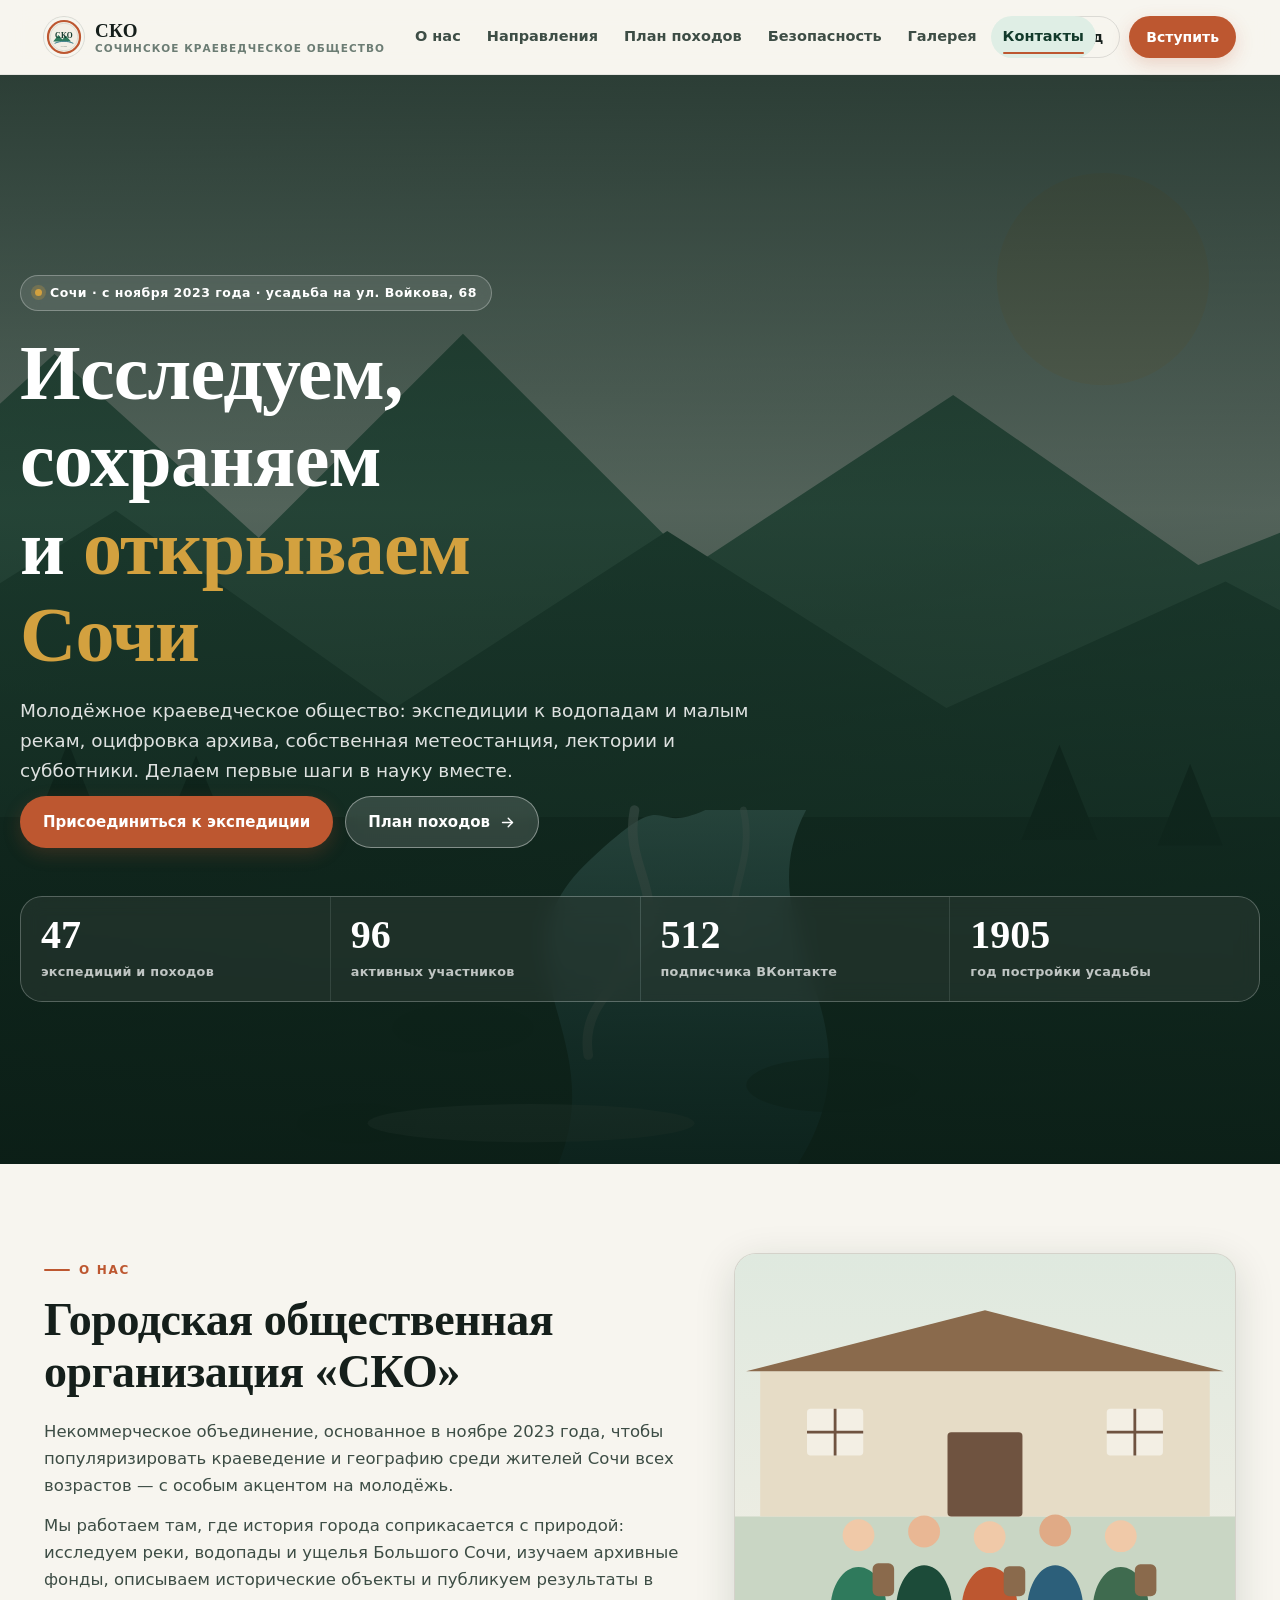
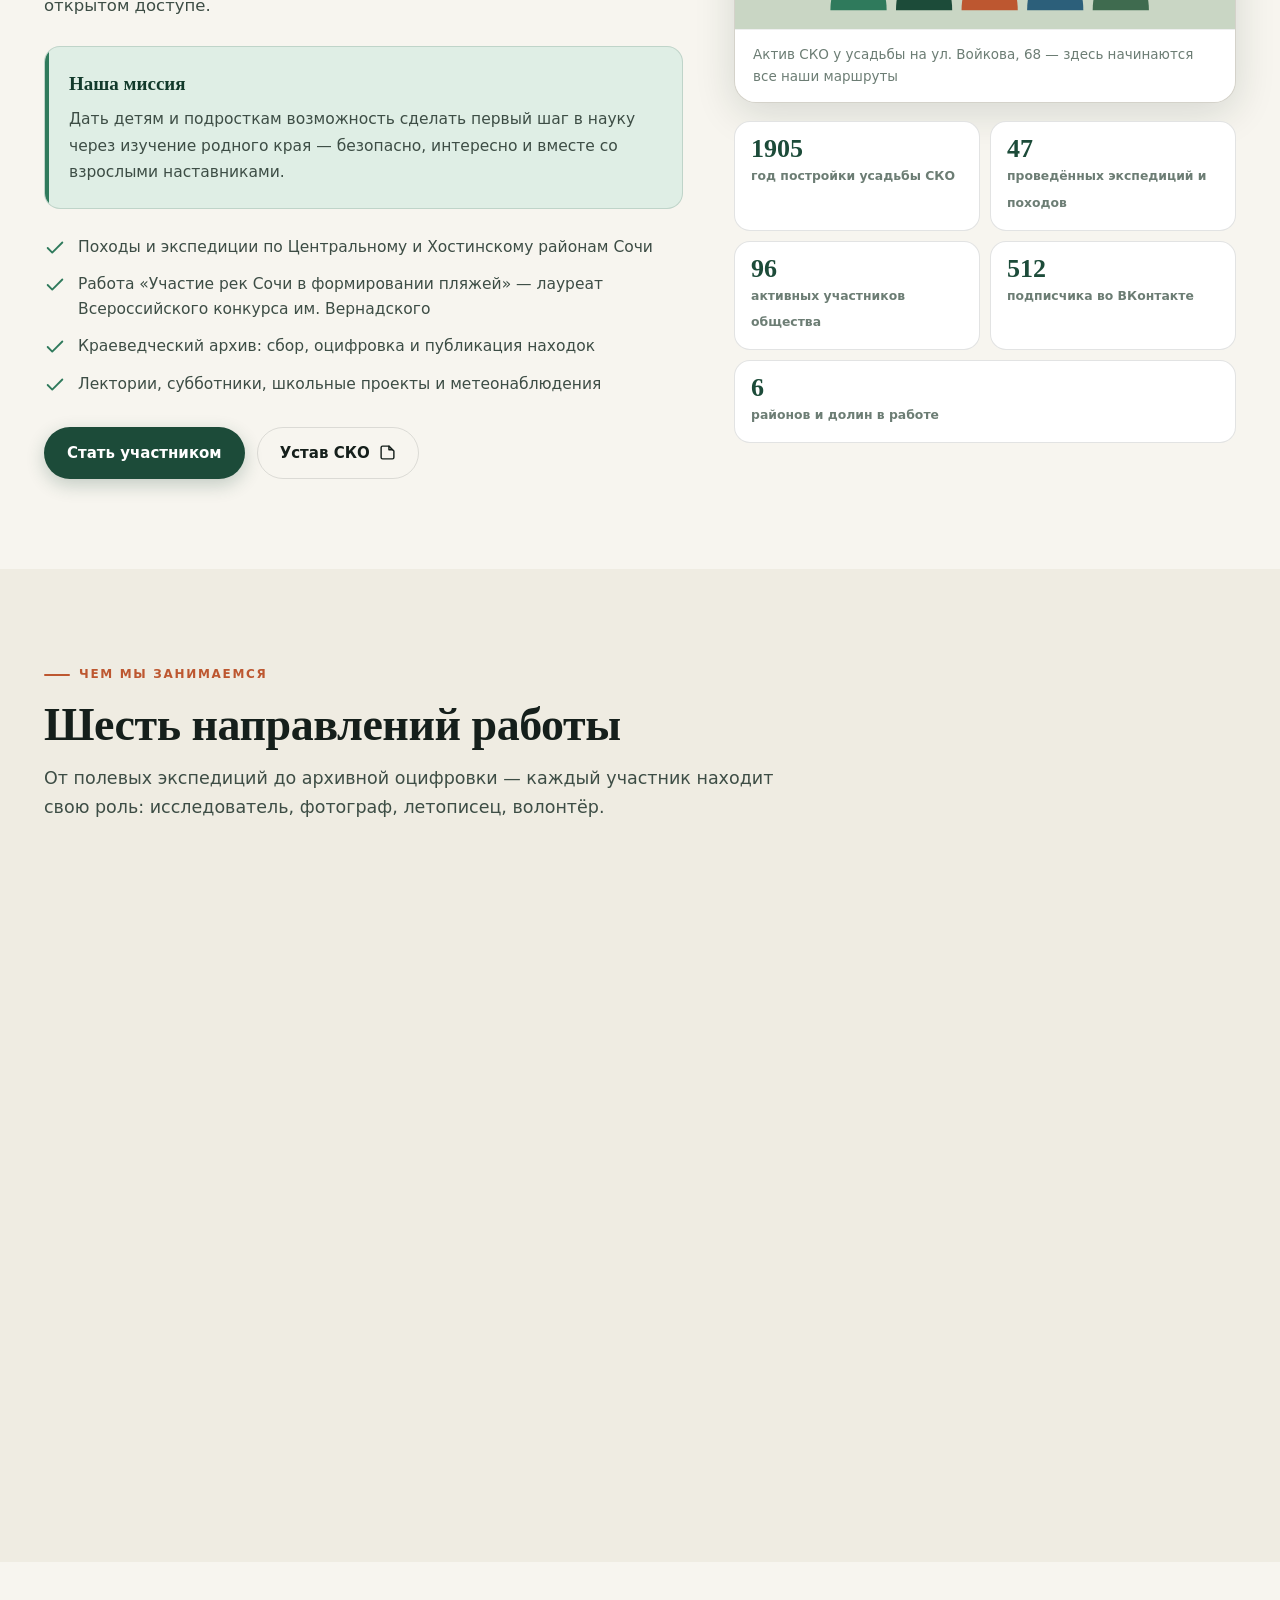
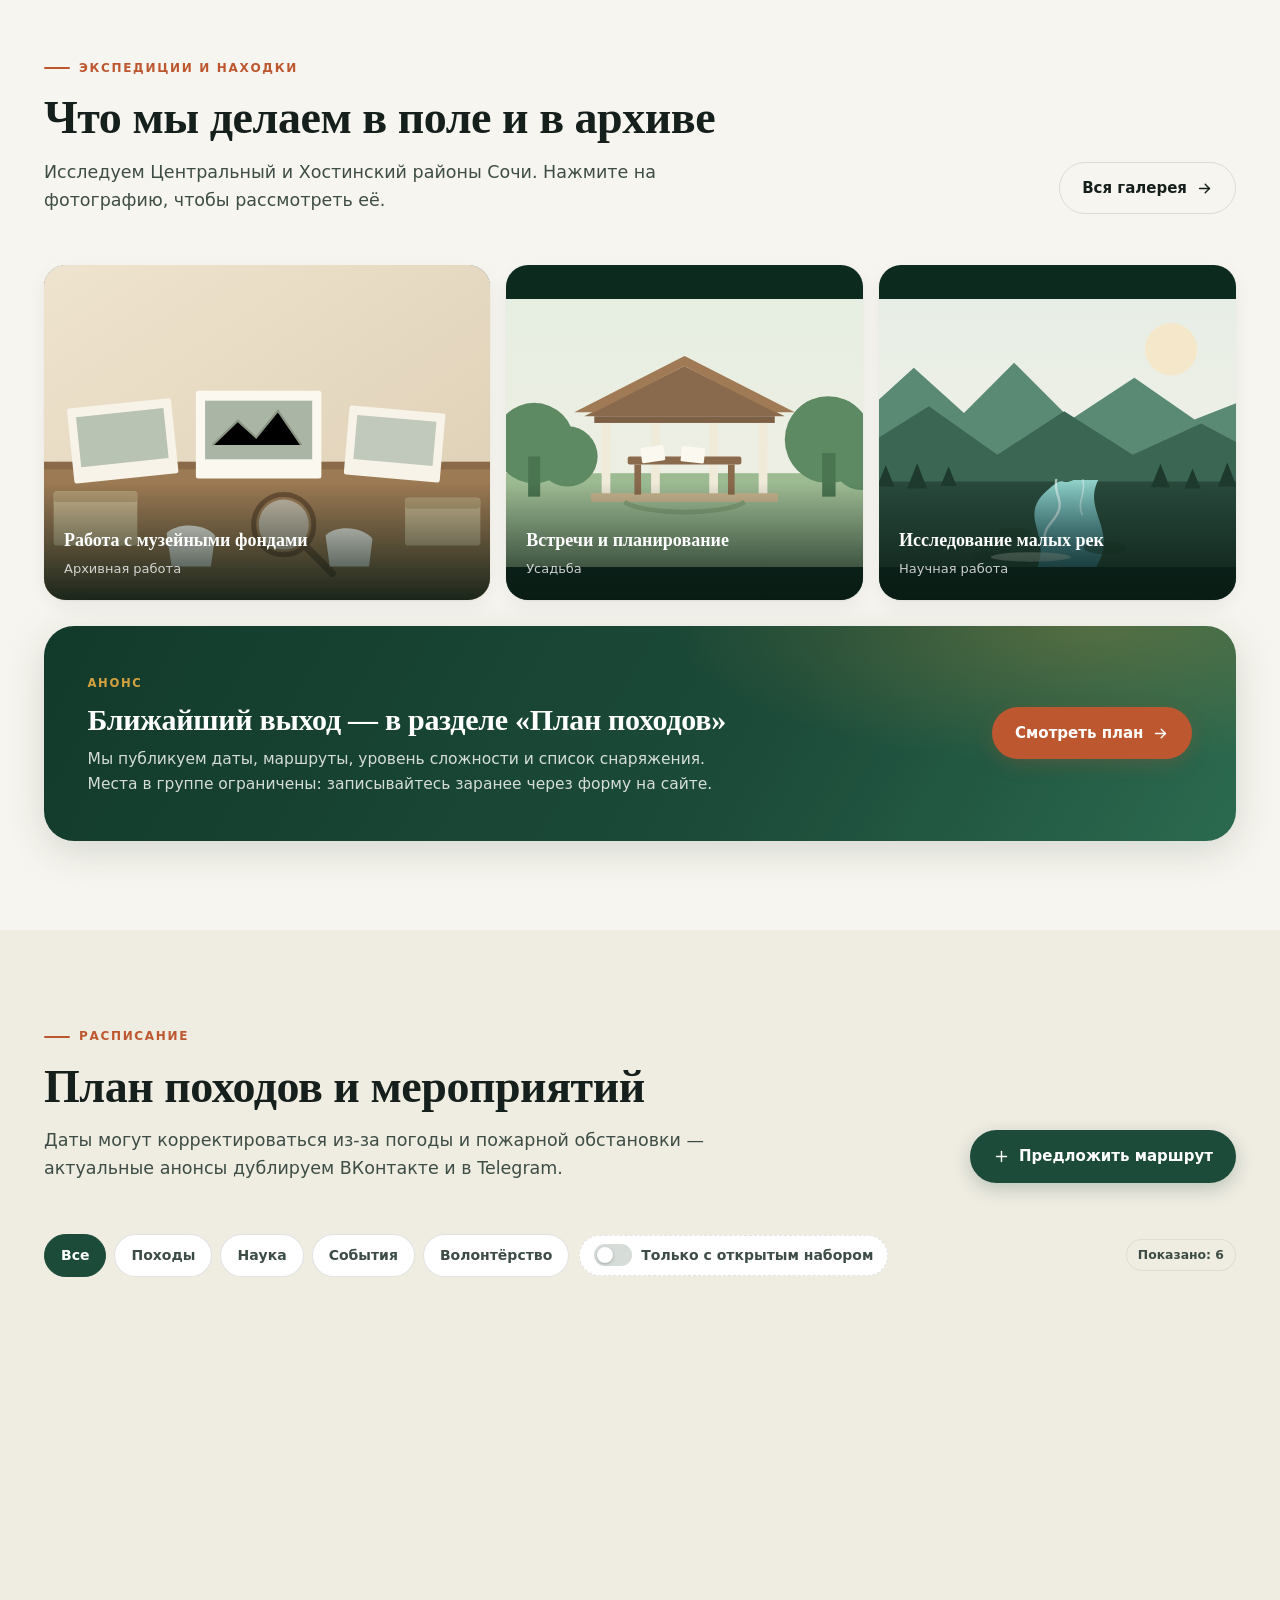
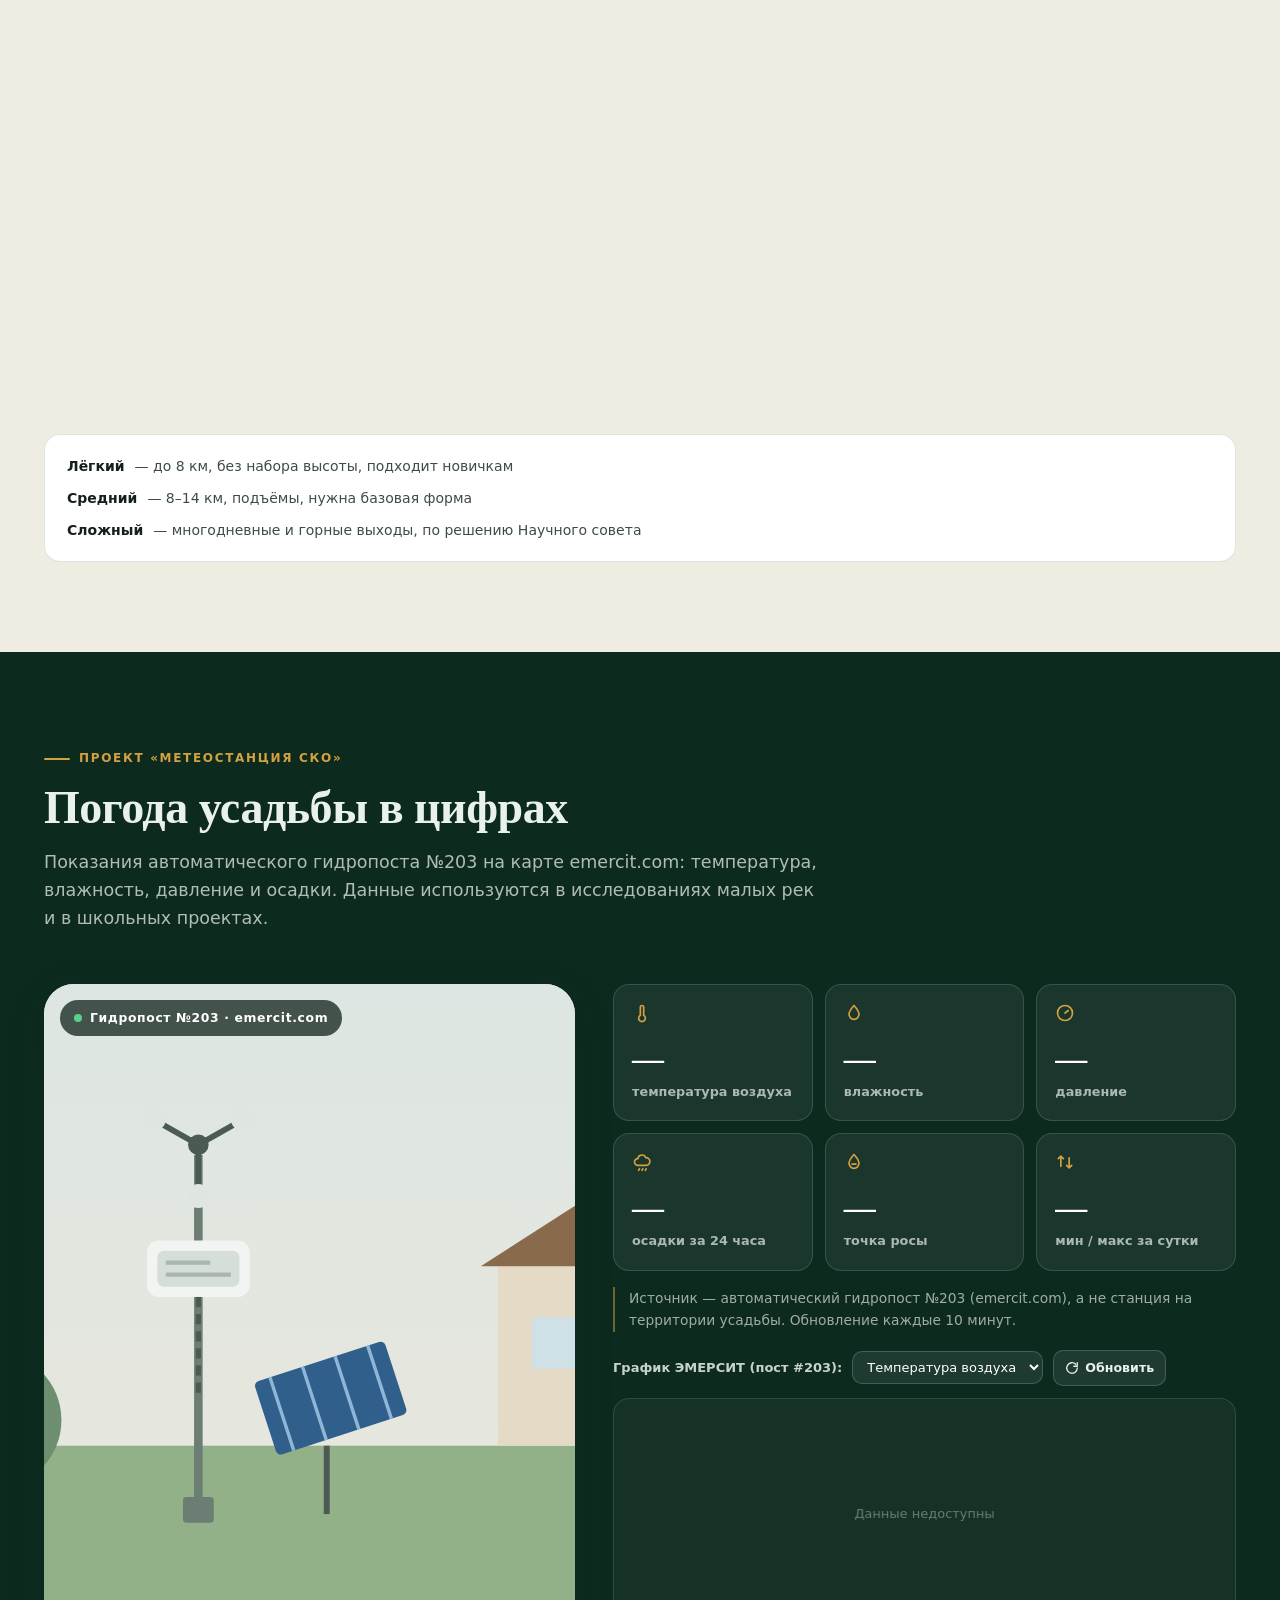
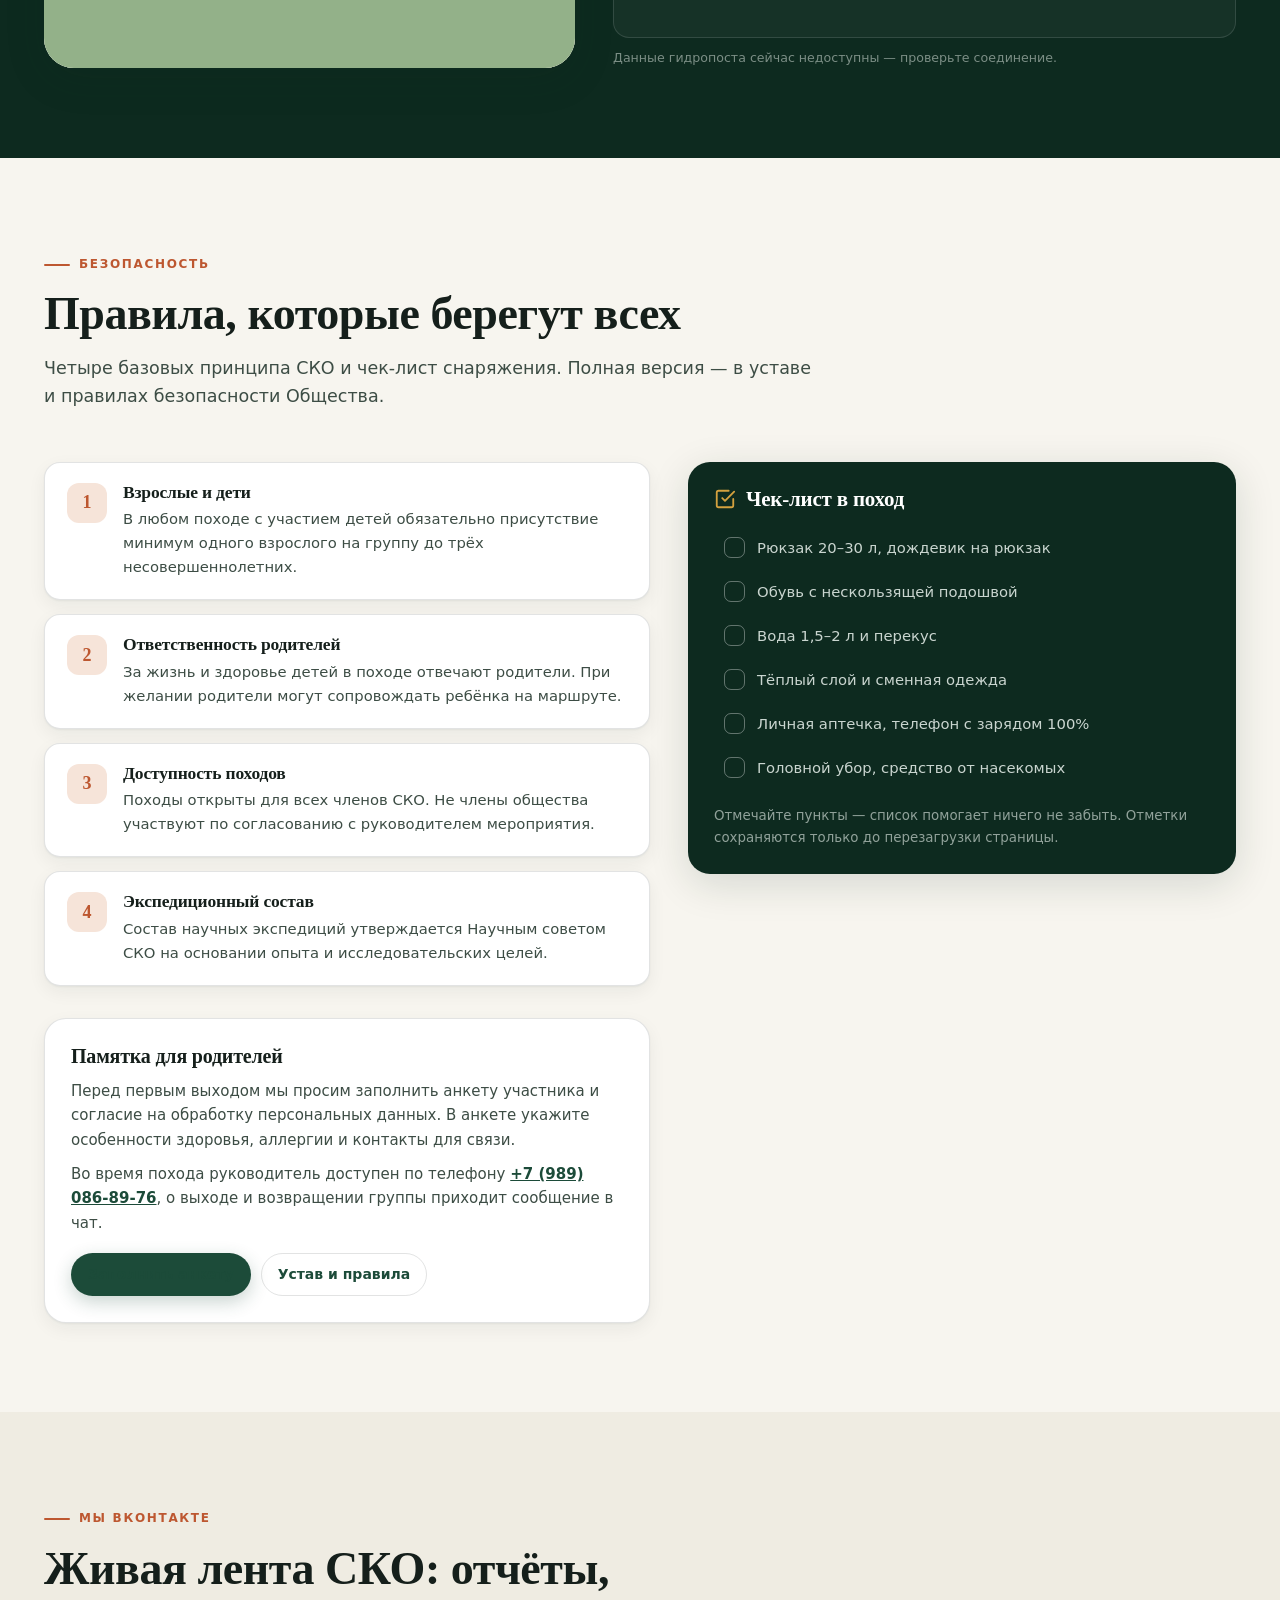
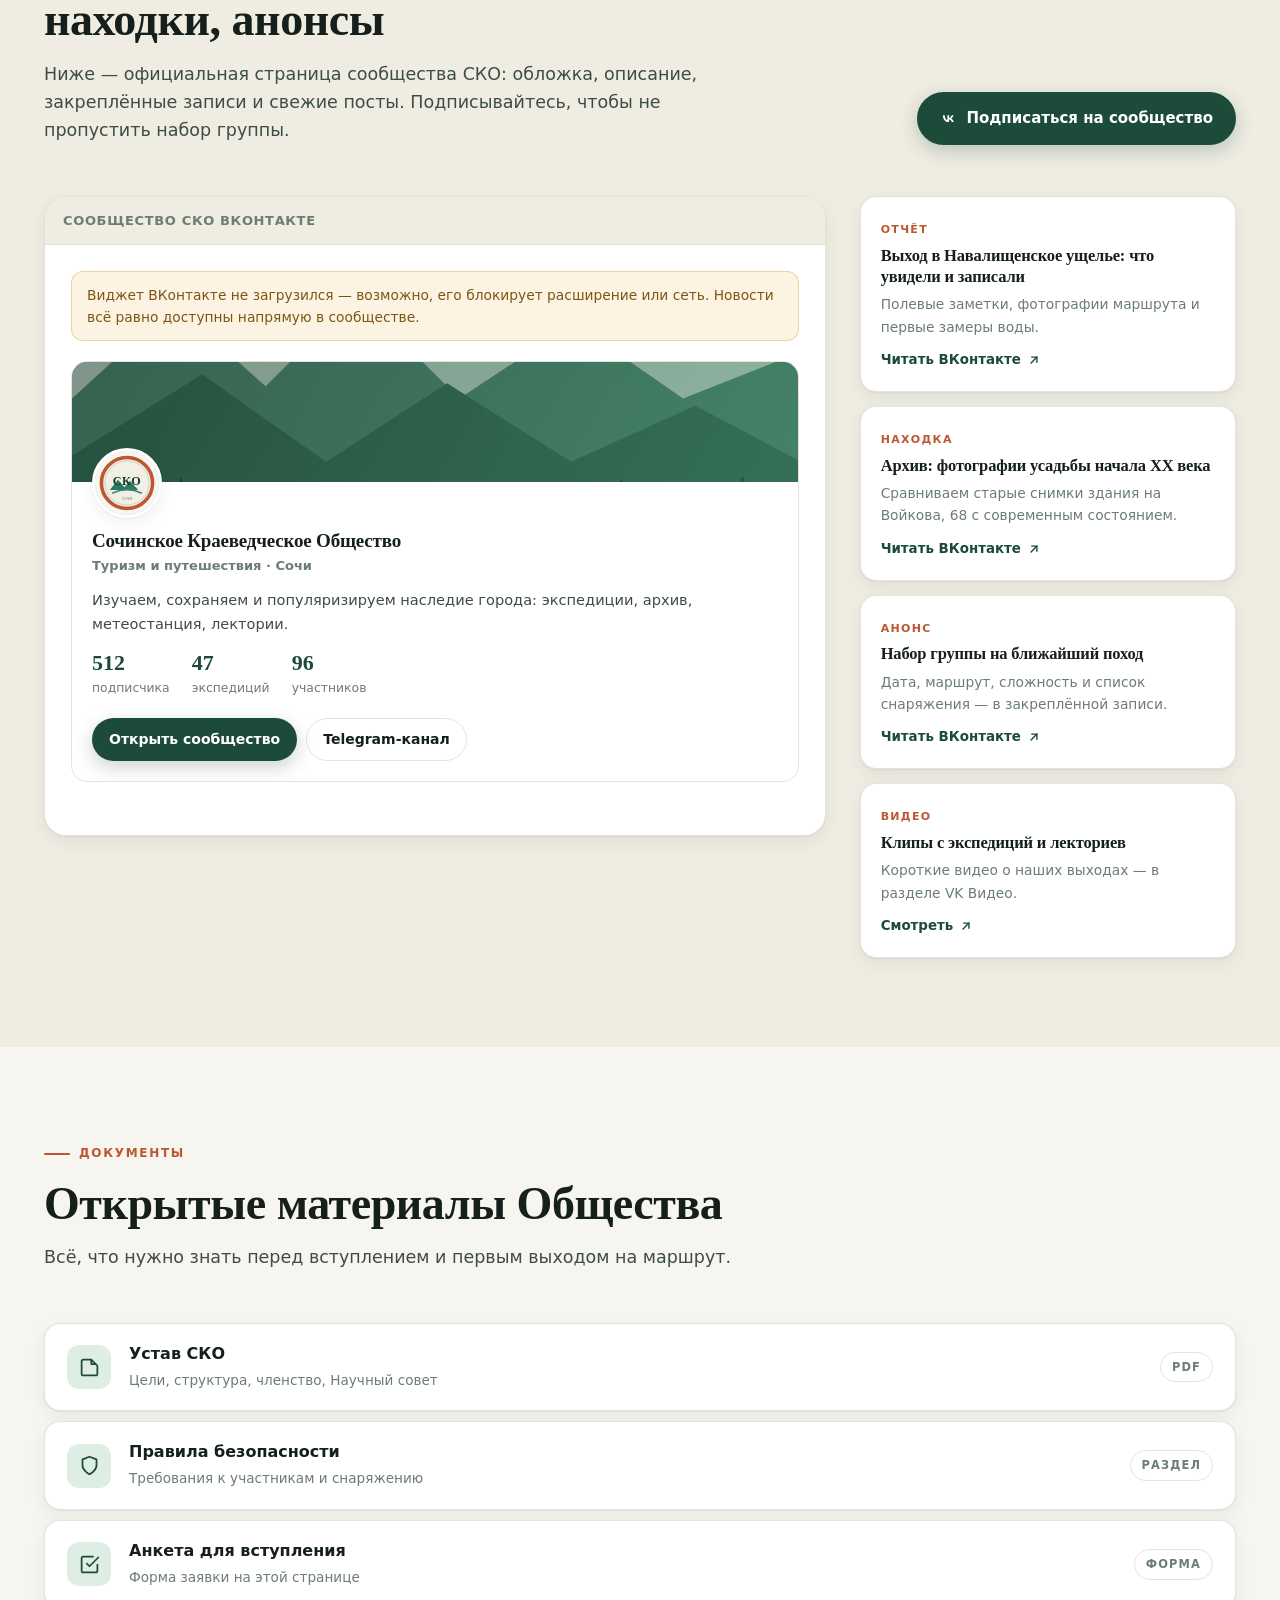
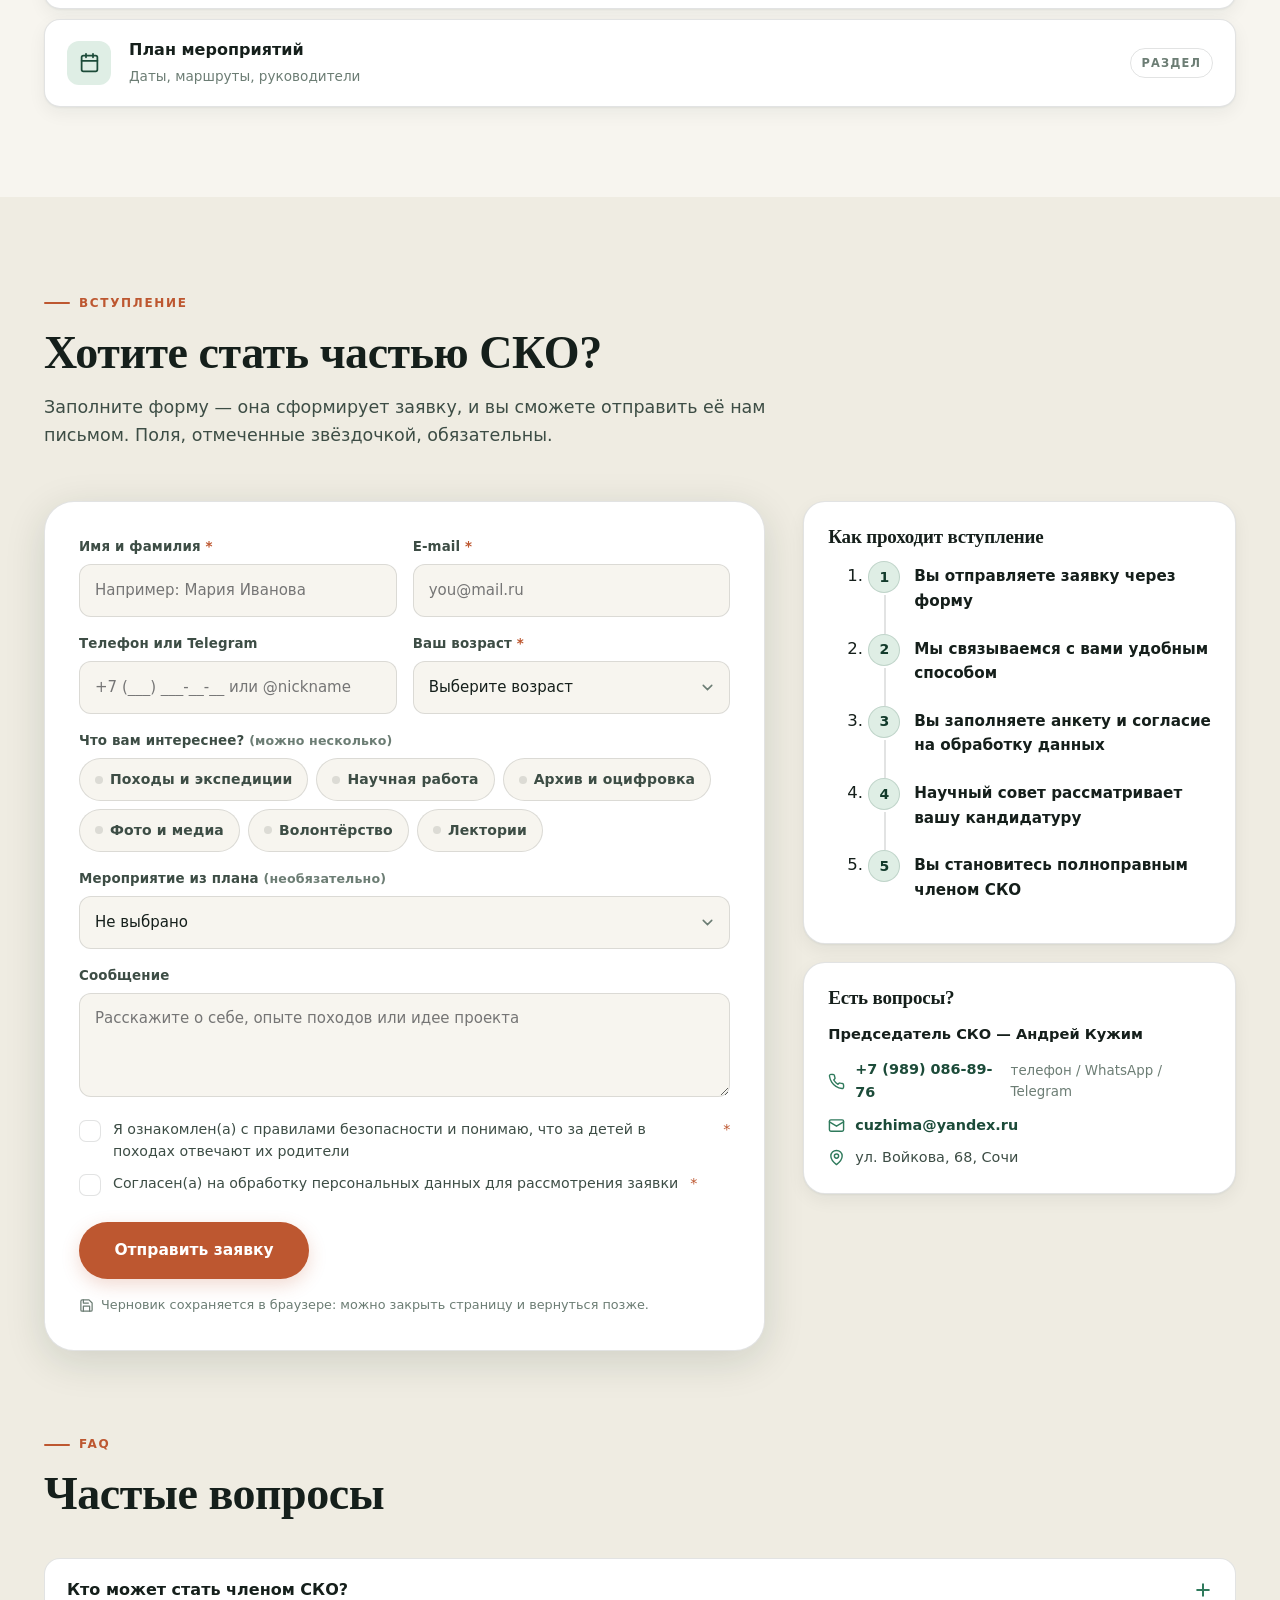
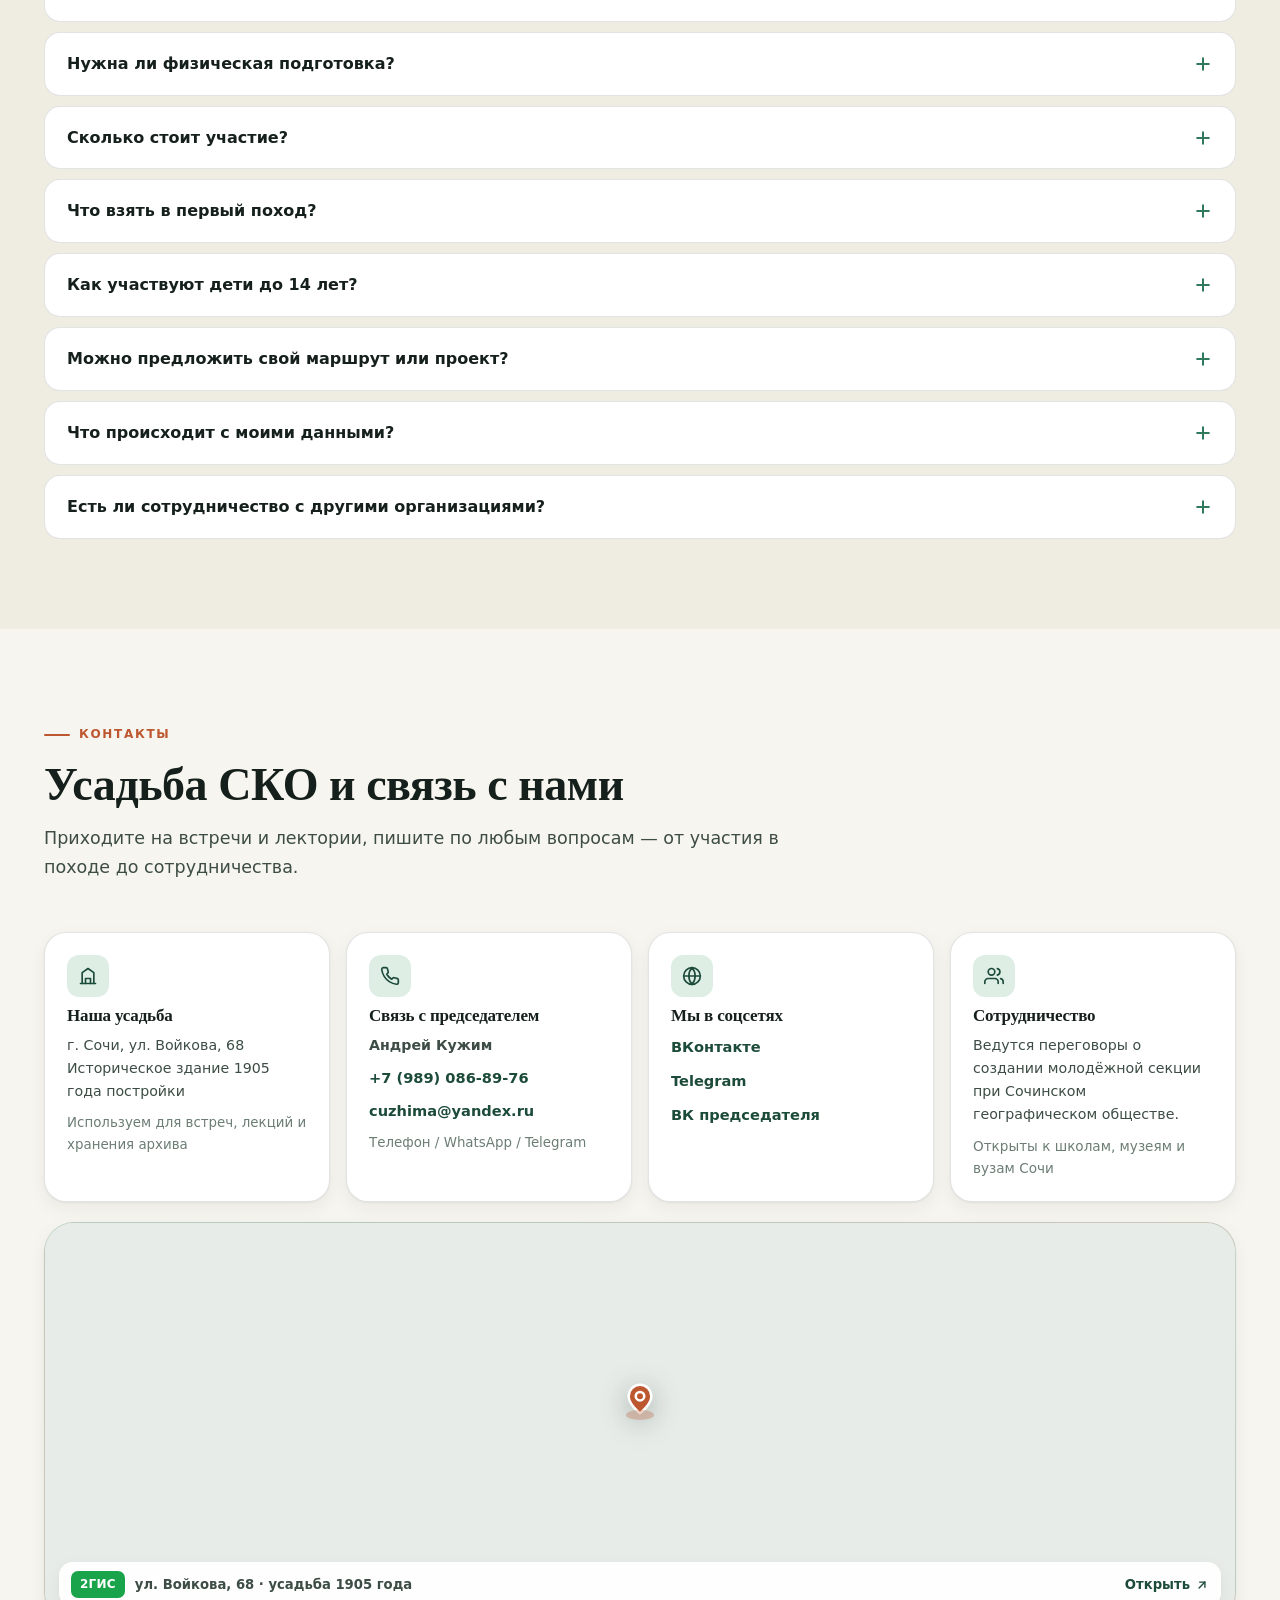
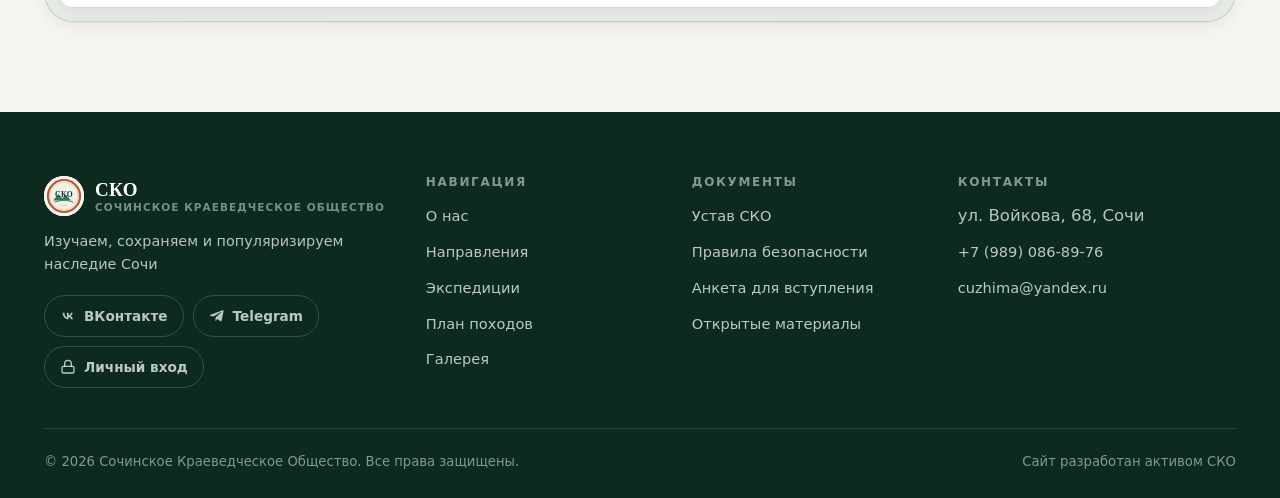
==== commit d0583522: "Карта 2ГИС, рабочий виджет ВК, данные emercit и новая медиатека" ====
--- a/index.html
+++ b/index.html
@@ -18,569 +18,7 @@
 
 <script>document.documentElement.classList.add('js');</script>
 
-<style>
-/* ============ ТОКЕНЫ ============ */
-:root{
-  --paper:#f7f5ef;
-  --paper-2:#efece2;
-  --card:#ffffff;
-  --ink:#151f1b;
-  --ink-2:#3d4d45;
-  --ink-3:#6c7d74;
-  --green-900:#0d2a1f;
-  --green-800:#123a2b;
-  --green-700:#1c4b39;
-  --green-500:#2f7a5c;
-  --green-300:#7fae97;
-  --green-100:#dfeee5;
-  --clay:#bd5730;
-  --clay-600:#a44a27;
-  --clay-100:#f6e4d9;
-  --gold:#d3a13f;
-  --line:rgba(21,31,27,.12);
-  --line-2:rgba(21,31,27,.07);
-  --r-sm:10px; --r-md:16px; --r-lg:22px; --r-xl:30px;
-  --sh-1:0 1px 2px rgba(13,42,31,.05), 0 6px 18px rgba(13,42,31,.06);
-  --sh-2:0 10px 40px rgba(13,42,31,.14);
-  --sh-3:0 24px 70px rgba(13,42,31,.28);
-  --header-h:74px;
-  --maxw:1240px;
-  --font:'Manrope',ui-sans-serif,system-ui,'Segoe UI',Roboto,Arial,sans-serif;
-  --display:'Playfair Display',Georgia,'Times New Roman',serif;
-  --ease:cubic-bezier(.22,.61,.36,1);
-}
-*,*::before,*::after{box-sizing:border-box}
-html{-webkit-text-size-adjust:100%; scroll-behavior:smooth; scroll-padding-top:calc(var(--header-h) + 16px)}
-body{
-  margin:0; background:var(--paper); color:var(--ink);
-  font-family:var(--font); font-size:16.5px; line-height:1.62; font-weight:400;
-  -webkit-font-smoothing:antialiased; overflow-x:hidden;
-}
-/* Блокировка прокрутки ТОЛЬКО классом (никаких position:fixed — они и ломали скролл) */
-html.is-locked,body.is-locked{overflow:hidden!important; touch-action:none}
-body.is-locked{position:relative!important; top:auto!important; left:auto!important}
-img{max-width:100%; display:block}
-a{color:inherit}
-button,input,select,textarea{font:inherit; color:inherit}
-h1,h2,h3,h4{margin:0; font-family:var(--display); font-weight:700; line-height:1.12; letter-spacing:-.01em}
-p{margin:0}
-ul{margin:0; padding:0; list-style:none}
-:focus-visible{outline:2.5px solid var(--green-500); outline-offset:3px; border-radius:6px}
-.wrap{width:100%; max-width:var(--maxw); margin:0 auto; padding:0 24px}
-.skip{position:absolute; left:-9999px; top:0; z-index:200; background:var(--green-900); color:#fff; padding:12px 18px; border-radius:0 0 12px 0}
-.skip:focus{left:0}
-
-/* ============ КНОПКИ ============ */
-.btn{
-  --bg:var(--clay); --fg:#fff; --bd:transparent;
-  display:inline-flex; align-items:center; justify-content:center; gap:9px;
-  background:var(--bg); color:var(--fg); border:1.5px solid var(--bd);
-  padding:13px 22px; border-radius:999px; font-weight:700; font-size:15px;
-  text-decoration:none; cursor:pointer; white-space:nowrap;
-  transition:transform .18s var(--ease), box-shadow .22s var(--ease), background .2s, border-color .2s, color .2s;
-  box-shadow:0 6px 18px rgba(189,87,48,.22);
-}
-.btn:hover{transform:translateY(-2px); box-shadow:0 12px 26px rgba(189,87,48,.3); background:var(--clay-600)}
-.btn:active{transform:translateY(0)}
-.btn--green{--bg:var(--green-700); box-shadow:0 6px 18px rgba(28,75,57,.24)}
-.btn--green:hover{background:var(--green-800); box-shadow:0 12px 26px rgba(28,75,57,.32)}
-.btn--ghost{--bg:transparent; --fg:var(--ink); --bd:var(--line); box-shadow:none}
-.btn--ghost:hover{background:rgba(21,31,27,.05); box-shadow:none; border-color:rgba(21,31,27,.28)}
-.btn--light{--bg:rgba(255,255,255,.14); --fg:#fff; --bd:rgba(255,255,255,.4); box-shadow:none; backdrop-filter:blur(6px)}
-.btn--light:hover{--bg:rgba(255,255,255,.24); box-shadow:none}
-.btn--sm{padding:9px 16px; font-size:14px}
-.btn svg{width:17px; height:17px; flex:none}
-
-/* ============ ШАПКА ============ */
-.header{
-  position:sticky; top:0; z-index:90;
-  background:rgba(247,245,239,.86); backdrop-filter:saturate(160%) blur(14px);
-  border-bottom:1px solid var(--line-2);
-  transition:box-shadow .25s, background .25s, padding .25s;
-}
-.header.is-stuck{box-shadow:0 6px 24px rgba(13,42,31,.09); background:rgba(247,245,239,.96)}
-.header__in{display:flex; align-items:center; gap:18px; height:var(--header-h); transition:height .25s var(--ease)}
-.header.is-stuck .header__in{height:64px}
-.brand{display:flex; align-items:center; gap:11px; text-decoration:none; flex:none}
-.brand__mark{width:40px; height:40px; border-radius:50%; overflow:hidden; flex:none; background:var(--green-100); box-shadow:0 0 0 1px var(--line)}
-.brand__mark img{width:100%; height:100%; object-fit:cover}
-.brand__txt{display:flex; flex-direction:column; line-height:1.15; min-width:0}
-.brand__name{font-family:var(--display); font-weight:700; font-size:19px; letter-spacing:.02em}
-.brand__sub{font-size:10.5px; text-transform:uppercase; letter-spacing:.1em; color:var(--ink-3); font-weight:700; white-space:nowrap}
-
-/* НАВИГАЦИЯ: nowrap — «О нас» больше не переносится на 2 строки */
-.nav{margin-left:auto; display:flex; align-items:center; gap:2px; flex-wrap:nowrap; min-width:0}
-.nav a{
-  position:relative; display:block; padding:9px 12px; border-radius:999px;
-  font-size:14.5px; font-weight:600; color:var(--ink-2); text-decoration:none;
-  white-space:nowrap;          /* КЛЮЧЕВОЕ ИСПРАВЛЕНИЕ */
-  word-break:keep-all; overflow-wrap:normal;
-  transition:color .2s, background .2s;
-}
-.nav a:hover{color:var(--green-700); background:var(--green-100)}
-.nav a.is-active{color:var(--green-800); background:var(--green-100)}
-.nav a.is-active::after{content:""; position:absolute; left:12px; right:12px; bottom:4px; height:2px; border-radius:2px; background:var(--clay)}
-.header__act{display:flex; align-items:center; gap:9px; flex:none}
-.burger{display:none; width:44px; height:44px; border-radius:12px; border:1.5px solid var(--line); background:#fff; cursor:pointer; align-items:center; justify-content:center}
-.burger span{display:block; width:19px; height:2px; background:var(--ink); border-radius:2px; position:relative; transition:.25s var(--ease)}
-.burger span::before,.burger span::after{content:""; position:absolute; left:0; width:19px; height:2px; background:var(--ink); border-radius:2px; transition:.25s var(--ease)}
-.burger span::before{top:-6px} .burger span::after{top:6px}
-body.menu-open .burger span{background:transparent}
-body.menu-open .burger span::before{transform:translateY(6px) rotate(45deg)}
-body.menu-open .burger span::after{transform:translateY(-6px) rotate(-45deg)}
-
-@media (max-width:1240px){
-  .nav a{padding:9px 9px; font-size:13.6px}
-  .brand__sub{display:none}
-}
-@media (max-width:1080px){
-  .nav,.header__act .btn--login{display:none}
-  .burger{display:flex}
-}
-@media (max-width:520px){
-  .header__act .btn{padding:11px 16px; font-size:14px}
-  .brand__name{font-size:17px}
-}
-
-/* Мобильное меню */
-.mnav{
-  position:fixed; inset:var(--header-h) 0 0; z-index:89; background:var(--paper);
-  padding:22px 24px 40px; overflow-y:auto; overscroll-behavior:contain;
-  transform:translateY(-8px); opacity:0; visibility:hidden; transition:.28s var(--ease);
-}
-.mnav.is-open{transform:none; opacity:1; visibility:visible}
-.mnav a{display:block; padding:15px 4px; font-family:var(--display); font-size:23px; font-weight:600; text-decoration:none; border-bottom:1px solid var(--line-2)}
-.mnav a small{display:block; font-family:var(--font); font-size:12px; font-weight:700; letter-spacing:.08em; text-transform:uppercase; color:var(--ink-3)}
-.mnav__act{display:flex; flex-direction:column; gap:10px; margin-top:26px}
-.mnav__act .btn{width:100%}
-.mnav__contacts{margin-top:28px; font-size:14.5px; color:var(--ink-2); display:grid; gap:7px}
-.mnav__contacts a{text-decoration:none; border:0; padding:0; font-family:var(--font); font-size:14.5px; color:var(--green-700); font-weight:700}
-
-/* ============ HERO ============ */
-.hero{position:relative; isolation:isolate; color:#fff; overflow:hidden; background:var(--green-900)}
-.hero__bg{position:absolute; inset:0; z-index:-2; background:linear-gradient(160deg,#123a2b,#0d2a1f 55%,#1c4b39)}
-.hero__bg img{width:100%; height:100%; object-fit:cover; opacity:.55}
-.hero::after{content:""; position:absolute; inset:0; z-index:-1;
-  background:linear-gradient(180deg,rgba(9,26,19,.72) 0%,rgba(9,26,19,.42) 40%,rgba(9,26,19,.88) 100%)}
-.hero__in{padding:clamp(58px,9vw,110px) 0 clamp(40px,6vw,72px); display:grid; gap:34px}
-.chip{display:inline-flex; align-items:center; gap:8px; padding:7px 14px; border-radius:999px; border:1px solid rgba(255,255,255,.28); background:rgba(255,255,255,.1); backdrop-filter:blur(8px); font-size:12.5px; font-weight:700; letter-spacing:.04em}
-.chip .dot{width:7px; height:7px; border-radius:50%; background:var(--gold); box-shadow:0 0 0 4px rgba(211,161,63,.25)}
-.hero h1{font-size:clamp(38px,6.6vw,78px); max-width:16ch; margin:18px 0 0}
-.hero h1 em{font-style:normal; color:var(--gold)}
-.hero__lead{max-width:64ch; margin-top:18px; font-size:clamp(15.5px,1.5vw,18.5px); color:rgba(255,255,255,.86)}
-.hero__cta{display:flex; flex-wrap:wrap; gap:12px; margin-top:10px}
-.hero__stats{
-  display:grid; grid-template-columns:repeat(4,1fr); gap:1px; margin-top:14px;
-  background:rgba(255,255,255,.16); border:1px solid rgba(255,255,255,.16); border-radius:var(--r-lg); overflow:hidden;
-  backdrop-filter:blur(10px);
-}
-.hstat{background:rgba(9,26,19,.5); padding:18px 20px}
-.hstat b{display:block; font-family:var(--display); font-size:clamp(26px,3.4vw,40px); line-height:1; color:#fff}
-.hstat span{display:block; margin-top:7px; font-size:12.8px; color:rgba(255,255,255,.72); font-weight:600; letter-spacing:.02em}
-@media (max-width:860px){ .hero__stats{grid-template-columns:repeat(2,1fr)} }
-
-/* ============ СЕКЦИИ ============ */
-section{padding:clamp(58px,7vw,104px) 0; scroll-margin-top:calc(var(--header-h) + 10px)}
-.section--tint{background:var(--paper-2)}
-.section--dark{background:var(--green-900); color:#e9f1ec}
-.head{max-width:74ch; margin-bottom:clamp(30px,4vw,52px)}
-.eyebrow{display:inline-flex; align-items:center; gap:9px; font-size:12px; font-weight:800; letter-spacing:.14em; text-transform:uppercase; color:var(--clay)}
-.eyebrow::before{content:""; width:26px; height:2px; border-radius:2px; background:currentColor}
-.section--dark .eyebrow{color:var(--gold)}
-.head h2{font-size:clamp(28px,4.2vw,46px); margin-top:14px}
-.head p{margin-top:14px; color:var(--ink-2); font-size:clamp(15.5px,1.4vw,17.5px)}
-.section--dark .head p{color:rgba(233,241,236,.74)}
-.head--row{display:flex; align-items:flex-end; justify-content:space-between; gap:28px; max-width:none; flex-wrap:wrap}
-
-/* Reveal */
-.js .reveal{opacity:0; transform:translateY(22px); transition:opacity .7s var(--ease), transform .7s var(--ease)}
-.js .reveal.is-in{opacity:1; transform:none}
-.js .reveal[data-d="1"]{transition-delay:.08s} .js .reveal[data-d="2"]{transition-delay:.16s}
-.js .reveal[data-d="3"]{transition-delay:.24s} .js .reveal[data-d="4"]{transition-delay:.32s}
-@media (prefers-reduced-motion:reduce){ .js .reveal{opacity:1; transform:none; transition:none} html{scroll-behavior:auto} }
-
-/* ============ О НАС ============ */
-.about{display:grid; grid-template-columns:1.12fr .88fr; gap:clamp(28px,4vw,56px); align-items:start}
-@media (max-width:960px){ .about{grid-template-columns:1fr} }
-.about p+p{margin-top:14px}
-.about p{color:var(--ink-2)}
-.mission{margin-top:26px; padding:22px 24px; border-radius:var(--r-md); background:var(--green-100); border:1px solid rgba(28,75,57,.16); position:relative; overflow:hidden}
-.mission::before{content:""; position:absolute; left:0; top:0; bottom:0; width:4px; background:var(--green-500)}
-.mission b{display:block; font-family:var(--display); font-size:19px; color:var(--green-800); margin-bottom:6px}
-.mission span{color:var(--ink-2); font-size:15.5px}
-.tick-list{margin-top:26px; display:grid; gap:12px}
-.tick-list li{display:flex; gap:12px; align-items:flex-start; font-size:15.5px; color:var(--ink-2)}
-.tick-list svg{width:22px; height:22px; flex:none; margin-top:2px; color:var(--green-500)}
-.about__cta{display:flex; flex-wrap:wrap; gap:12px; margin-top:30px}
-.figure{border-radius:var(--r-lg); overflow:hidden; background:var(--paper-2); box-shadow:var(--sh-2); border:1px solid var(--line)}
-.figure img{width:100%; aspect-ratio:4/3; object-fit:cover; background:linear-gradient(150deg,#dfeee5,#c9ddd0)}
-.figure figcaption{padding:14px 18px; font-size:13.5px; color:var(--ink-3); background:#fff; border-top:1px solid var(--line-2)}
-.mini-stats{margin-top:18px; display:grid; grid-template-columns:repeat(2,1fr); gap:10px}
-.mini-stats div{background:#fff; border:1px solid var(--line); border-radius:var(--r-md); padding:14px 16px}
-.mini-stats b{display:block; font-family:var(--display); font-size:26px; line-height:1; color:var(--green-700)}
-.mini-stats span{font-size:12.4px; color:var(--ink-3); font-weight:600}
-
-/* ============ НАПРАВЛЕНИЯ ============ */
-.dir-grid{display:grid; grid-template-columns:repeat(3,1fr); gap:18px}
-@media (max-width:980px){ .dir-grid{grid-template-columns:repeat(2,1fr)} }
-@media (max-width:620px){ .dir-grid{grid-template-columns:1fr} }
-.dir{
-  background:var(--card); border:1px solid var(--line); border-radius:var(--r-lg); padding:26px;
-  display:flex; flex-direction:column; gap:12px; box-shadow:var(--sh-1);
-  transition:transform .3s var(--ease), box-shadow .3s var(--ease), border-color .3s;
-  position:relative; overflow:hidden;
-}
-.dir::after{content:""; position:absolute; right:-40px; top:-40px; width:130px; height:130px; border-radius:50%; background:var(--green-100); opacity:.55; transition:transform .4s var(--ease)}
-.dir:hover{transform:translateY(-5px); box-shadow:var(--sh-2); border-color:rgba(47,122,92,.3)}
-.dir:hover::after{transform:scale(1.25)}
-.dir__ic{width:52px; height:52px; border-radius:15px; background:var(--green-700); color:#fff; display:grid; place-items:center; position:relative; z-index:1}
-.dir__ic svg{width:26px; height:26px}
-.dir h3{font-size:20.5px; position:relative; z-index:1}
-.dir p{font-size:15px; color:var(--ink-2); position:relative; z-index:1}
-.tag{display:inline-flex; align-items:center; gap:7px; align-self:flex-start; padding:5px 12px; border-radius:999px; background:var(--clay-100); color:var(--clay-600); font-size:11.6px; font-weight:800; letter-spacing:.06em; text-transform:uppercase; position:relative; z-index:1}
-
-/* ============ ЭКСПЕДИЦИИ / ГАЛЕРЕЯ ============ */
-.gal{display:grid; grid-template-columns:1.25fr 1fr 1fr; gap:16px}
-@media (max-width:900px){ .gal{grid-template-columns:1fr 1fr} .gal > :first-child{grid-column:1/-1} }
-@media (max-width:560px){ .gal{grid-template-columns:1fr} }
-.gcard{position:relative; border-radius:var(--r-lg); overflow:hidden; cursor:zoom-in; border:0; padding:0; background:var(--green-900); box-shadow:var(--sh-1); display:block; width:100%; text-align:left}
-.gcard img{width:100%; aspect-ratio:4/3; object-fit:cover; transition:transform .6s var(--ease), opacity .3s}
-.gal > :first-child .gcard img,.gcard--tall img{aspect-ratio:4/3}
-.gcard:hover img{transform:scale(1.05)}
-.gcard__cap{position:absolute; inset:auto 0 0 0; padding:44px 20px 18px; color:#fff;
-  background:linear-gradient(180deg,rgba(9,26,19,0),rgba(9,26,19,.88))}
-.gcard__cap b{display:block; font-family:var(--display); font-size:18px}
-.gcard__cap span{font-size:13px; color:rgba(255,255,255,.78)}
-.gcard__zoom{position:absolute; top:14px; right:14px; width:38px; height:38px; border-radius:50%; background:rgba(255,255,255,.9); color:var(--green-800); display:grid; place-items:center; opacity:0; transform:scale(.85); transition:.28s var(--ease)}
-.gcard:hover .gcard__zoom{opacity:1; transform:none}
-.gcard__zoom svg{width:18px; height:18px}
-
-/* ============ АНОНС-БАННЕР ============ */
-.promo{border-radius:var(--r-xl); overflow:hidden; background:linear-gradient(120deg,var(--green-800),var(--green-700) 60%,#2b6a4f); color:#fff; padding:clamp(26px,3.4vw,44px); display:flex; gap:28px; align-items:center; justify-content:space-between; flex-wrap:wrap; box-shadow:var(--sh-2); position:relative}
-.promo::before{content:""; position:absolute; inset:0; background:radial-gradient(600px 200px at 88% 0%,rgba(211,161,63,.28),transparent 70%)}
-.promo__t{position:relative; max-width:62ch}
-.promo__t b{display:inline-block; font-size:11.6px; letter-spacing:.14em; text-transform:uppercase; color:var(--gold); margin-bottom:10px; font-weight:800}
-.promo__t h3{font-size:clamp(22px,2.6vw,30px)}
-.promo__t p{margin-top:10px; color:rgba(255,255,255,.82); font-size:15.5px}
-.promo .btn{position:relative}
-
-/* ============ ПЛАН МЕРОПРИЯТИЙ ============ */
-.toolbar{display:flex; gap:10px; align-items:center; flex-wrap:wrap; margin-bottom:26px}
-.filters{display:flex; gap:8px; flex-wrap:wrap}
-.fbtn{border:1.5px solid var(--line); background:#fff; padding:9px 16px; border-radius:999px; font-weight:700; font-size:14px; cursor:pointer; color:var(--ink-2); transition:.2s; white-space:nowrap}
-.fbtn:hover{border-color:rgba(47,122,92,.5); color:var(--green-700)}
-.fbtn.is-on{background:var(--green-700); border-color:var(--green-700); color:#fff}
-.switch{display:inline-flex; align-items:center; gap:9px; font-size:14px; font-weight:600; color:var(--ink-2); cursor:pointer; user-select:none; padding:8px 14px; border:1.5px dashed var(--line); border-radius:999px; background:#fff}
-.switch input{appearance:none; width:38px; height:22px; border-radius:999px; background:#d6ddd8; position:relative; cursor:pointer; transition:.22s; flex:none; margin:0}
-.switch input::after{content:""; position:absolute; top:3px; left:3px; width:16px; height:16px; border-radius:50%; background:#fff; transition:.22s var(--ease); box-shadow:0 1px 3px rgba(0,0,0,.25)}
-.switch input:checked{background:var(--green-500)}
-.switch input:checked::after{transform:translateX(16px)}
-.events{display:grid; grid-template-columns:repeat(2,1fr); gap:18px}
-@media (max-width:900px){ .events{grid-template-columns:1fr} }
-.evt{background:var(--card); border:1px solid var(--line); border-radius:var(--r-lg); overflow:hidden; box-shadow:var(--sh-1); display:flex; flex-direction:column; transition:box-shadow .3s, border-color .3s, opacity .3s}
-.evt:hover{box-shadow:var(--sh-2); border-color:rgba(47,122,92,.28)}
-.evt.is-hidden{display:none}
-.evt__top{display:flex; gap:18px; padding:22px 22px 16px}
-.date{flex:none; width:76px; text-align:center; border-radius:var(--r-md); background:var(--green-100); border:1px solid rgba(28,75,57,.14); padding:10px 6px; align-self:flex-start}
-.date b{display:block; font-family:var(--display); font-size:30px; line-height:1; color:var(--green-800)}
-.date span{display:block; font-size:12px; font-weight:700; color:var(--green-700); text-transform:lowercase}
-.date i{display:block; font-style:normal; font-size:10.6px; letter-spacing:.1em; text-transform:uppercase; color:var(--ink-3); margin-top:3px; font-weight:800}
-.evt__body{min-width:0; flex:1}
-.evt__body h3{font-size:19.5px; line-height:1.25}
-.meta{display:flex; flex-wrap:wrap; gap:7px; margin-top:11px}
-.pill{display:inline-flex; align-items:center; gap:6px; padding:5px 11px; border-radius:999px; background:var(--paper-2); font-size:12.4px; font-weight:600; color:var(--ink-2); border:1px solid var(--line-2)}
-.pill svg{width:14px; height:14px; color:var(--ink-3)}
-.pill--open{background:#e6f5ea; color:#1d6b3d; border-color:rgba(29,107,61,.2); font-weight:800}
-.pill--wait{background:#fdf3e2; color:#8a5c12; border-color:rgba(138,92,18,.2); font-weight:800}
-.pill--closed{background:#f0ecec; color:#7b4a45; border-color:rgba(123,74,69,.18); font-weight:800}
-.pill--lvl-easy{background:var(--green-100); color:var(--green-800)}
-.pill--lvl-mid{background:#fdf0e0; color:#9a5c17}
-.pill--lvl-hard{background:#fbe6e2; color:#a33b23}
-.evt__act{display:flex; gap:9px; flex-wrap:wrap; padding:0 22px 20px; align-items:center}
-.linkbtn{background:none; border:0; cursor:pointer; font-weight:700; font-size:14px; color:var(--green-700); display:inline-flex; align-items:center; gap:7px; padding:10px 6px; text-decoration:underline; text-underline-offset:4px; text-decoration-color:rgba(28,75,57,.3)}
-.linkbtn svg{width:16px; height:16px; transition:transform .3s var(--ease)}
-.evt.is-open .linkbtn svg{transform:rotate(180deg)}
-.evt__details{display:grid; grid-template-rows:0fr; transition:grid-template-rows .38s var(--ease); border-top:1px solid var(--line-2)}
-.evt.is-open .evt__details{grid-template-rows:1fr}
-.evt__details > div{overflow:hidden}
-.evt__det-in{padding:20px 22px 24px; display:grid; gap:16px; background:linear-gradient(180deg,#fbfaf6,#fff)}
-.det h4{font-family:var(--font); font-size:11.6px; letter-spacing:.12em; text-transform:uppercase; color:var(--clay); margin-bottom:7px; font-weight:800}
-.det p{font-size:14.8px; color:var(--ink-2)}
-.det ul{display:grid; gap:6px; margin-top:2px}
-.det ul li{display:flex; gap:9px; font-size:14.6px; color:var(--ink-2); align-items:flex-start}
-.det ul li::before{content:""; width:6px; height:6px; border-radius:50%; background:var(--green-500); margin-top:9px; flex:none}
-.det a{color:var(--green-700); font-weight:700}
-.det .note{margin-top:8px; font-size:13.4px; color:var(--ink-3); border-left:2px solid var(--line); padding-left:11px}
-.empty{padding:40px; text-align:center; border:1.5px dashed var(--line); border-radius:var(--r-lg); color:var(--ink-2); background:#fff; display:none}
-.empty.is-on{display:block}
-.legend{display:grid; gap:9px; margin-top:26px; padding:20px 22px; background:#fff; border:1px solid var(--line); border-radius:var(--r-md)}
-.legend div{display:flex; gap:10px; font-size:14px; color:var(--ink-2); align-items:flex-start}
-.legend b{color:var(--ink); font-weight:800; flex:none}
-
-/* ============ МЕТЕО ============ */
-.meteo{display:grid; grid-template-columns:.92fr 1.08fr; gap:clamp(22px,3vw,40px); align-items:stretch}
-@media (max-width:940px){ .meteo{grid-template-columns:1fr} }
-.meteo__media{border-radius:var(--r-xl); overflow:hidden; position:relative; min-height:300px; box-shadow:var(--sh-2); background:var(--green-800)}
-.meteo__media img{width:100%; height:100%; object-fit:cover; position:absolute; inset:0}
-.meteo__badge{position:absolute; left:16px; top:16px; z-index:2; background:rgba(9,26,19,.72); backdrop-filter:blur(8px); color:#fff; padding:8px 14px; border-radius:999px; font-size:12.4px; font-weight:800; letter-spacing:.05em; display:flex; align-items:center; gap:8px}
-.meteo__badge .live{width:8px; height:8px; border-radius:50%; background:#5ad08a; box-shadow:0 0 0 0 rgba(90,208,138,.7); animation:pulse 2.2s infinite}
-@keyframes pulse{0%{box-shadow:0 0 0 0 rgba(90,208,138,.6)} 70%{box-shadow:0 0 0 12px rgba(90,208,138,0)} 100%{box-shadow:0 0 0 0 rgba(90,208,138,0)}}
-.tiles{display:grid; grid-template-columns:repeat(3,1fr); gap:12px}
-@media (max-width:620px){ .tiles{grid-template-columns:repeat(2,1fr)} }
-.tile{background:rgba(255,255,255,.06); border:1px solid rgba(255,255,255,.14); border-radius:var(--r-md); padding:18px; transition:.28s var(--ease)}
-.tile:hover{background:rgba(255,255,255,.11); transform:translateY(-3px)}
-.tile b{display:block; font-family:var(--display); font-size:clamp(24px,2.6vw,32px); line-height:1; color:#fff}
-.tile span{display:block; margin-top:8px; font-size:12.8px; color:rgba(233,241,236,.7); font-weight:600}
-.tile svg{width:20px; height:20px; color:var(--gold); margin-bottom:10px}
-.meteo__note{margin-top:16px; font-size:13.8px; color:rgba(233,241,236,.66); border-left:2px solid rgba(211,161,63,.5); padding-left:14px}
-.meteo__note code{background:rgba(255,255,255,.1); padding:1px 6px; border-radius:5px; font-size:12.6px}
-.meteo__upd{margin-top:10px; font-size:12.6px; color:rgba(233,241,236,.5)}
-
-/* ============ ЧАРТ ЭМЕРСИТ ============ */
-.emer-wrap{display:flex; flex-direction:column; gap:12px}
-.emer-ctrl{display:flex; align-items:center; gap:10px; flex-wrap:wrap}
-.emer-ctrl label{font-size:13px; color:rgba(233,241,236,.85); font-weight:600}
-.emer-ctrl select{background:rgba(255,255,255,.08); border:1px solid rgba(255,255,255,.18); color:#fff; border-radius:var(--r-sm); padding:6px 10px; font-size:13px; cursor:pointer}
-.emer-ctrl select option{background:#151f1b; color:#fff}
-.emer-canvas{width:100%; height:220px; background:rgba(255,255,255,.04); border:1px solid rgba(255,255,255,.12); border-radius:var(--r-md); display:block}
-.emer-status{font-size:12.4px; color:rgba(233,241,236,.65); min-height:18px}
-.emer-status.ok{color:#5ad08a}
-.emer-status.err{color:#ff8a8a}
-.emer-empty{grid-column:1/-1; display:flex; align-items:center; justify-content:center; height:220px; border-radius:var(--r-md); border:1px dashed rgba(255,255,255,.25); background:rgba(255,255,255,.03); color:rgba(233,241,236,.5); font-size:13px}
-
-/* ============ БЕЗОПАСНОСТЬ ============ */
-.safe{display:grid; grid-template-columns:1.05fr .95fr; gap:clamp(22px,3vw,40px); align-items:start}
-@media (max-width:940px){ .safe{grid-template-columns:1fr} }
-.rules{display:grid; gap:14px}
-.rule{background:#fff; border:1px solid var(--line); border-radius:var(--r-md); padding:20px 22px; display:flex; gap:16px; box-shadow:var(--sh-1); transition:.28s var(--ease)}
-.rule:hover{transform:translateX(4px); border-color:rgba(47,122,92,.3)}
-.rule__n{flex:none; width:40px; height:40px; border-radius:12px; background:var(--clay-100); color:var(--clay); display:grid; place-items:center; font-family:var(--display); font-weight:700; font-size:18px}
-.rule h3{font-size:17.5px; margin-bottom:5px}
-.rule p{font-size:14.8px; color:var(--ink-2)}
-.checkcard{background:var(--green-900); color:#e9f1ec; border-radius:var(--r-lg); padding:26px; box-shadow:var(--sh-2)}
-.checkcard h3{color:#fff; font-size:21px; margin-bottom:16px; display:flex; align-items:center; gap:10px}
-.checkcard h3 svg{width:22px; height:22px; color:var(--gold)}
-.check{display:grid; gap:2px}
-.check label{display:flex; gap:12px; align-items:flex-start; padding:9px 10px; border-radius:11px; cursor:pointer; font-size:14.8px; color:rgba(233,241,236,.86); transition:.2s}
-.check label:hover{background:rgba(255,255,255,.06)}
-.check input{appearance:none; width:21px; height:21px; border-radius:7px; border:1.6px solid rgba(255,255,255,.35); flex:none; margin:1px 0 0; cursor:pointer; position:relative; transition:.2s}
-.check input:checked{background:var(--gold); border-color:var(--gold)}
-.check input:checked::after{content:""; position:absolute; left:6.5px; top:2.5px; width:5px; height:10px; border:2.4px solid var(--green-900); border-top:0; border-left:0; transform:rotate(42deg)}
-.check label:has(input:checked){color:rgba(233,241,236,.45); text-decoration:line-through}
-.memo{margin-top:18px; background:#fff; border:1px solid var(--line); border-radius:var(--r-lg); padding:26px; box-shadow:var(--sh-1)}
-.memo h3{font-size:20px; margin-bottom:12px}
-.memo p{font-size:15px; color:var(--ink-2)}
-.memo p+p{margin-top:10px}
-.memo a{color:var(--green-700); font-weight:700}
-.memo__cta{display:flex; gap:10px; flex-wrap:wrap; margin-top:18px}
-
-/* ============ ВК ============ */
-.vk-grid{display:grid; grid-template-columns:1.35fr .65fr; gap:clamp(20px,3vw,34px); align-items:start}
-@media (max-width:1000px){ .vk-grid{grid-template-columns:1fr} }
-.vk-stage{background:#fff; border:1px solid var(--line); border-radius:var(--r-lg); overflow:hidden; box-shadow:var(--sh-1); min-height:640px; position:relative}
-.vk-stage__head{display:flex; align-items:center; gap:10px; padding:13px 18px; border-bottom:1px solid var(--line-2); background:var(--paper-2); font-size:13px; font-weight:800; letter-spacing:.05em; text-transform:uppercase; color:var(--ink-3)}
-.vk-stage__head .spin{width:14px; height:14px; border-radius:50%; border:2px solid rgba(21,31,27,.18); border-top-color:var(--green-500); animation:spin .8s linear infinite}
-@keyframes spin{to{transform:rotate(360deg)}}
-#vk-community-widget{width:100%; min-height:600px}
-#vk-community-widget iframe{width:100%!important; border:0}
-.vk-fallback{padding:26px; display:none}
-.vk-fallback.is-on{display:block}
-.vk-fallback__warn{background:#fdf3e2; border:1px solid rgba(211,161,63,.4); color:#7d5614; padding:12px 15px; border-radius:12px; font-size:13.8px; margin-bottom:20px}
-.vk-card{border:1px solid var(--line); border-radius:var(--r-md); overflow:hidden}
-.vk-card__cover{height:120px; background:linear-gradient(120deg,var(--green-800),var(--green-500)); position:relative}
-.vk-card__cover img{position:absolute; inset:0; width:100%; height:100%; object-fit:cover; opacity:.5}
-.vk-card__in{padding:0 20px 20px; margin-top:-34px; position:relative}
-.vk-card__logo{width:70px; height:70px; border-radius:50%; overflow:hidden; border:3px solid #fff; background:var(--paper-2); box-shadow:var(--sh-1)}
-.vk-card__logo img{width:100%; height:100%; object-fit:cover}
-.vk-card h3{font-size:19px; margin-top:12px}
-.vk-card .kind{font-size:13px; color:var(--ink-3); font-weight:600}
-.vk-card p{font-size:14.6px; color:var(--ink-2); margin-top:10px}
-.vk-card__stats{display:flex; gap:22px; margin:16px 0 18px; flex-wrap:wrap}
-.vk-card__stats div b{display:block; font-family:var(--display); font-size:22px; color:var(--green-700); line-height:1}
-.vk-card__stats div span{font-size:12.4px; color:var(--ink-3)}
-.vk-card__act{display:flex; gap:9px; flex-wrap:wrap}
-.vk-side{display:grid; gap:14px}
-.feed{background:#fff; border:1px solid var(--line); border-radius:var(--r-md); padding:18px 20px; box-shadow:var(--sh-1); transition:.28s var(--ease); display:block; text-decoration:none}
-.feed:hover{transform:translateY(-3px); box-shadow:var(--sh-2); border-color:rgba(47,122,92,.3)}
-.feed b{display:inline-block; font-size:11px; letter-spacing:.12em; text-transform:uppercase; color:var(--clay); margin-bottom:6px; font-weight:800}
-.feed h4{font-family:var(--display); font-size:16.5px; line-height:1.3}
-.feed p{font-size:13.8px; color:var(--ink-3); margin-top:6px}
-.feed span.go{display:inline-flex; align-items:center; gap:6px; margin-top:11px; font-size:13.4px; font-weight:800; color:var(--green-700)}
-.feed span.go svg{width:14px; height:14px}
-
-/* ============ ДОКУМЕНТЫ ============ */
-.docs{display:grid; gap:10px}
-.doc{display:flex; align-items:center; gap:18px; background:#fff; border:1px solid var(--line); border-radius:var(--r-md); padding:17px 22px; text-decoration:none; box-shadow:var(--sh-1); transition:.26s var(--ease)}
-.doc:hover{transform:translateX(5px); border-color:rgba(47,122,92,.35); box-shadow:var(--sh-2)}
-.doc__ic{width:44px; height:44px; border-radius:12px; background:var(--green-100); color:var(--green-700); display:grid; place-items:center; flex:none}
-.doc__ic svg{width:21px; height:21px}
-.doc__t{flex:1; min-width:0}
-.doc__t b{display:block; font-size:16px; font-weight:800}
-.doc__t span{font-size:13.6px; color:var(--ink-3)}
-.doc__type{font-size:11.4px; font-weight:800; letter-spacing:.1em; text-transform:uppercase; color:var(--ink-3); border:1px solid var(--line); padding:5px 11px; border-radius:999px; flex:none; display:inline-flex; align-items:center; gap:6px}
-
-/* ============ ФОРМА ============ */
-.join-grid{display:grid; grid-template-columns:1.25fr .75fr; gap:clamp(22px,3vw,38px); align-items:start}
-@media (max-width:1000px){ .join-grid{grid-template-columns:1fr} }
-.formcard{background:#fff; border:1px solid var(--line); border-radius:var(--r-xl); padding:clamp(22px,3vw,34px); box-shadow:var(--sh-2)}
-.fgrid{display:grid; grid-template-columns:1fr 1fr; gap:16px}
-@media (max-width:640px){ .fgrid{grid-template-columns:1fr} }
-.field{display:flex; flex-direction:column; gap:7px; min-width:0}
-.field--full{grid-column:1/-1}
-.field label{font-size:13.4px; font-weight:800; color:var(--ink-2); letter-spacing:.01em}
-.field label i{color:var(--clay); font-style:normal}
-.field input[type=text],.field input[type=email],.field input[type=tel],.field select,.field textarea{
-  width:100%; padding:13px 15px; border:1.5px solid var(--line); border-radius:12px; background:var(--paper);
-  font-size:15px; transition:.2s; appearance:none;
-}
-.field select{background-image:url("data:image/svg+xml;charset=utf-8,%3Csvg xmlns='http://www.w3.org/2000/svg' viewBox='0 0 24 24' fill='none' stroke='%236c7d74' stroke-width='2.2' stroke-linecap='round'%3E%3Cpath d='M6 9l6 6 6-6'/%3E%3C/svg%3E"); background-repeat:no-repeat; background-position:right 13px center; background-size:17px; padding-right:40px}
-.field textarea{resize:vertical; min-height:104px; line-height:1.55}
-.field input:focus,.field select:focus,.field textarea:focus{outline:none; border-color:var(--green-500); background:#fff; box-shadow:0 0 0 4px rgba(47,122,92,.12)}
-.field.is-bad input,.field.is-bad select,.field.is-bad textarea{border-color:#c0392b; background:#fdf1ef}
-.err{font-size:12.4px; color:#c0392b; font-weight:700; display:none}
-.field.is-bad .err{display:block}
-.hint{font-size:12.6px; color:var(--ink-3)}
-.interests{display:flex; flex-wrap:wrap; gap:8px}
-.interests label{position:relative; display:inline-flex}
-.interests input{position:absolute; opacity:0; width:0; height:0}
-.interests span{display:inline-flex; align-items:center; gap:7px; padding:9px 15px; border-radius:999px; border:1.5px solid var(--line); background:var(--paper); font-size:14px; font-weight:600; cursor:pointer; transition:.2s; color:var(--ink-2)}
-.interests span::before{content:""; width:8px; height:8px; border-radius:50%; background:var(--line); transition:.2s}
-.interests input:checked + span{background:var(--green-100); border-color:rgba(28,75,57,.35); color:var(--green-800); font-weight:700}
-.interests input:checked + span::before{background:var(--green-500)}
-.interests input:focus-visible + span{outline:2.5px solid var(--green-500); outline-offset:2px}
-.consent{display:grid; gap:11px; margin-top:6px}
-.consent label{display:flex; gap:12px; align-items:flex-start; font-size:14.2px; color:var(--ink-2); cursor:pointer; line-height:1.5}
-.consent input{appearance:none; width:22px; height:22px; border-radius:7px; border:1.6px solid var(--line); flex:none; margin:1px 0 0; cursor:pointer; position:relative; transition:.2s; background:#fff}
-.consent input:checked{background:var(--green-500); border-color:var(--green-500)}
-.consent input:checked::after{content:""; position:absolute; left:7px; top:3px; width:5.5px; height:11px; border:2.4px solid #fff; border-top:0; border-left:0; transform:rotate(42deg)}
-.consent label.is-bad input{border-color:#c0392b; background:#fdf1ef}
-.consent label.is-bad{color:#a33b23; font-weight:600}
-#parentBlock{display:none}
-#parentBlock.is-on{display:block; animation:fadeIn .3s var(--ease)}
-@keyframes fadeIn{from{opacity:0; transform:translateY(-5px)} to{opacity:1; transform:none}}
-/* КНОПКА ОТПРАВКИ: больше не во всю ширину */
-.form-foot{display:flex; align-items:center; gap:16px; flex-wrap:wrap; margin-top:26px}
-.btn-submit{width:auto; min-width:230px; max-width:340px; flex:0 1 auto; padding:15px 30px; font-size:15.5px}
-@media (max-width:560px){ .btn-submit{width:100%; max-width:none} .form-foot{gap:12px} }
-.draft{font-size:12.8px; color:var(--ink-3); display:flex; align-items:center; gap:7px}
-.draft svg{width:15px; height:15px}
-.steps{display:grid; gap:0; counter-reset:s}
-.steps li{position:relative; padding:0 0 22px 46px; counter-increment:s}
-.steps li::before{content:counter(s); position:absolute; left:0; top:-2px; width:32px; height:32px; border-radius:50%; background:var(--green-100); color:var(--green-800); display:grid; place-items:center; font-weight:800; font-size:14px; border:1px solid rgba(28,75,57,.16)}
-.steps li::after{content:""; position:absolute; left:16px; top:32px; bottom:2px; width:1.5px; background:var(--line)}
-.steps li:last-child{padding-bottom:0} .steps li:last-child::after{display:none}
-.steps b{display:block; font-size:15.2px; font-weight:700}
-.sidebox{background:#fff; border:1px solid var(--line); border-radius:var(--r-lg); padding:24px; box-shadow:var(--sh-1); margin-top:18px}
-.sidebox h3{font-size:19px; margin-bottom:14px}
-.sidebox p{font-size:14.6px; color:var(--ink-2)}
-.sidebox .who{font-weight:800; color:var(--ink)}
-.sidebox a{color:var(--green-700); font-weight:700; text-decoration:none}
-.sidebox a:hover{text-decoration:underline}
-.contact-rows{display:grid; gap:9px; margin-top:12px}
-.contact-rows div{display:flex; gap:10px; align-items:center; font-size:14.4px; color:var(--ink-2)}
-.contact-rows svg{width:17px; height:17px; color:var(--green-500); flex:none}
-
-/* ============ FAQ ============ */
-.faq{display:grid; gap:10px; margin-top:38px}
-.q{background:#fff; border:1px solid var(--line); border-radius:var(--r-md); overflow:hidden; transition:border-color .25s, box-shadow .25s}
-.q.is-open{border-color:rgba(47,122,92,.35); box-shadow:var(--sh-1)}
-.q__btn{width:100%; display:flex; align-items:center; gap:16px; justify-content:space-between; padding:18px 22px; background:none; border:0; cursor:pointer; text-align:left; font-weight:700; font-size:16px; font-family:var(--font); color:var(--ink)}
-.q__btn svg{width:20px; height:20px; flex:none; color:var(--green-500); transition:transform .3s var(--ease)}
-.q.is-open .q__btn svg{transform:rotate(45deg)}
-.q__a{display:grid; grid-template-rows:0fr; transition:grid-template-rows .34s var(--ease)}
-.q.is-open .q__a{grid-template-rows:1fr}
-.q__a > div{overflow:hidden}
-.q__a p{padding:0 22px 20px; font-size:15px; color:var(--ink-2)}
-
-/* ============ КОНТАКТЫ ============ */
-.contacts-grid{display:grid; grid-template-columns:repeat(4,1fr); gap:16px}
-@media (max-width:1040px){ .contacts-grid{grid-template-columns:repeat(2,1fr)} }
-@media (max-width:600px){ .contacts-grid{grid-template-columns:1fr} }
-.ccard{background:#fff; border:1px solid var(--line); border-radius:var(--r-lg); padding:22px; box-shadow:var(--sh-1); display:flex; flex-direction:column; gap:9px; transition:.28s var(--ease)}
-.ccard:hover{transform:translateY(-4px); box-shadow:var(--sh-2)}
-.ccard__ic{width:42px; height:42px; border-radius:12px; background:var(--green-100); color:var(--green-700); display:grid; place-items:center}
-.ccard__ic svg{width:20px; height:20px}
-.ccard h3{font-size:17px}
-.ccard p{font-size:14.2px; color:var(--ink-2)}
-.ccard a{color:var(--green-700); font-weight:700; text-decoration:none; font-size:14.6px; display:inline-flex; align-items:center; gap:7px}
-.ccard a:hover{text-decoration:underline}
-.ccard ul{display:grid; gap:7px}
-.mapwrap{margin-top:20px; position:relative; border-radius:var(--r-xl); overflow:hidden; border:1px solid var(--line); background:linear-gradient(140deg,#dfeee5,#cfe0d4 45%,#e6e0cf); min-height:380px; box-shadow:var(--sh-1)}
-.mapwrap iframe{position:absolute; inset:0; width:100%; height:100%; border:0; min-height:380px}
-.mapcover{position:absolute; inset:0; display:flex; flex-direction:column; align-items:center; justify-content:center; gap:12px; text-align:center; padding:28px; background:linear-gradient(140deg,rgba(223,238,229,.94),rgba(230,224,207,.94)); transition:opacity .4s}
-.mapcover.is-off{opacity:0; pointer-events:none}
-.mapcover svg{width:46px; height:46px; color:var(--green-700)}
-.mapcover b{font-family:var(--display); font-size:21px}
-.mapcover span{font-size:14.4px; color:var(--ink-2); max-width:44ch}
-
-/* ============ ФУТЕР ============ */
-.footer{background:var(--green-900); color:rgba(233,241,236,.78); padding:clamp(44px,5vw,68px) 0 26px; margin-top:0}
-.footer__grid{display:grid; grid-template-columns:1.5fr 1fr 1fr 1.2fr; gap:34px}
-@media (max-width:960px){ .footer__grid{grid-template-columns:1fr 1fr} }
-@media (max-width:560px){ .footer__grid{grid-template-columns:1fr} }
-.footer .brand__name,.footer h4{color:#fff}
-.footer h4{font-family:var(--font); font-size:12px; letter-spacing:.14em; text-transform:uppercase; color:rgba(233,241,236,.55); margin-bottom:14px; font-weight:800}
-.footer ul{display:grid; gap:9px}
-.footer a{color:rgba(233,241,236,.8); text-decoration:none; font-size:14.6px; transition:color .2s}
-.footer a:hover{color:var(--gold)}
-.footer__about p{font-size:14.4px; margin-top:14px; max-width:40ch}
-.footer__soc{display:flex; gap:9px; margin-top:18px; flex-wrap:wrap}
-.footer__soc a{display:inline-flex; align-items:center; gap:8px; padding:9px 15px; border-radius:999px; border:1px solid rgba(255,255,255,.18); font-size:13.6px; font-weight:700}
-.footer__soc a:hover{background:rgba(255,255,255,.08); color:#fff}
-.footer__soc svg{width:16px; height:16px}
-.footer__bot{margin-top:40px; padding-top:22px; border-top:1px solid rgba(255,255,255,.12); display:flex; justify-content:space-between; gap:14px; flex-wrap:wrap; font-size:13.2px; color:rgba(233,241,236,.55)}
-.footer .brand__sub{color:rgba(233,241,236,.5)}
-
-/* ============ ОВЕРЛЕИ (модалки, лайтбокс) ============ */
-.overlay{position:fixed; inset:0; z-index:150; display:none; padding:22px; overflow-y:auto; overscroll-behavior:contain; -webkit-overflow-scrolling:touch}
-.overlay.is-open{display:block}
-.overlay__bd{position:fixed; inset:0; background:rgba(7,20,15,.72); backdrop-filter:blur(5px); animation:fade .25s var(--ease)}
-@keyframes fade{from{opacity:0} to{opacity:1}}
-.overlay__in{position:relative; z-index:2; max-width:660px; margin:4vh auto; background:var(--paper); border-radius:var(--r-xl); box-shadow:var(--sh-3); animation:pop .3s var(--ease); overflow:hidden}
-@keyframes pop{from{opacity:0; transform:translateY(18px) scale(.985)} to{opacity:1; transform:none}}
-.overlay__hd{display:flex; align-items:flex-start; gap:16px; padding:24px 26px 16px; border-bottom:1px solid var(--line-2); background:#fff}
-.overlay__hd h3{font-size:22px}
-.overlay__hd p{font-size:14.2px; color:var(--ink-3); margin-top:6px}
-.xbtn{margin-left:auto; flex:none; width:40px; height:40px; border-radius:12px; border:1.5px solid var(--line); background:var(--paper); cursor:pointer; display:grid; place-items:center; transition:.2s; color:var(--ink-2)}
-.xbtn:hover{background:var(--clay-100); border-color:rgba(189,87,48,.3); color:var(--clay); transform:rotate(90deg)}
-.xbtn svg{width:18px; height:18px}
-.overlay__bd-in{padding:24px 26px 28px; max-height:min(74vh,760px); overflow-y:auto; overscroll-behavior:contain}
-.overlay__ft{padding:18px 26px 24px; border-top:1px solid var(--line-2); background:#fff; display:flex; gap:12px; align-items:center; flex-wrap:wrap}
-.state-ic{width:64px; height:64px; border-radius:50%; display:grid; place-items:center; margin:0 auto 16px}
-.state-ic svg{width:32px; height:32px}
-.state-ic--ok{background:var(--green-100); color:var(--green-700)}
-.state-ic--warn{background:#fdf3e2; color:#a06a12}
-.state{text-align:center; padding:34px 26px}
-.state h3{font-size:24px; margin-bottom:10px}
-.state p{color:var(--ink-2); font-size:15.2px; max-width:48ch; margin:0 auto}
-.state__act{display:flex; gap:10px; justify-content:center; flex-wrap:wrap; margin-top:22px}
-.state code{background:var(--paper-2); padding:1px 6px; border-radius:5px; font-size:13.4px}
-
-/* Лайтбокс */
-.lb .overlay__in{max-width:min(1180px,96vw); margin:3vh auto; background:rgba(7,20,15,.62); box-shadow:none; border-radius:var(--r-lg)}
-.lb__stage{position:relative; display:grid; place-items:center; padding:14px; min-height:min(74vh,720px)}
-.lb__stage img{max-width:100%; max-height:min(72vh,700px); width:auto; border-radius:12px; box-shadow:var(--sh-3); background:#12251d; object-fit:contain}
-.lb__bar{display:flex; align-items:center; gap:14px; padding:12px 18px 18px; color:#fff}
-.lb__cap b{display:block; font-family:var(--display); font-size:17px}
-.lb__cap span{font-size:13px; color:rgba(255,255,255,.66)}
-.lb__count{margin-left:auto; font-size:13px; font-weight:800; letter-spacing:.08em; color:rgba(255,255,255,.7); flex:none}
-.lb__nav{display:flex; gap:8px; flex:none}
-.lb__btn{width:44px; height:44px; border-radius:50%; border:1px solid rgba(255,255,255,.3); background:rgba(255,255,255,.1); color:#fff; cursor:pointer; display:grid; place-items:center; transition:.2s}
-.lb__btn:hover{background:rgba(255,255,255,.22); transform:scale(1.06)}
-.lb__btn svg{width:19px; height:19px}
-@media (max-width:640px){ .lb__bar{flex-wrap:wrap} .lb__count{margin-left:0; order:3; width:100%} }
-
-/* ============ КНОПКА НАВЕРХ ============ */
-.totop{position:fixed; right:22px; bottom:22px; z-index:80; width:50px; height:50px; border-radius:50%; border:0; background:var(--green-700); color:#fff; cursor:pointer; display:grid; place-items:center; box-shadow:var(--sh-2); opacity:0; transform:translateY(14px) scale(.9); pointer-events:none; transition:.3s var(--ease)}
-.totop.is-on{opacity:1; transform:none; pointer-events:auto}
-.totop:hover{background:var(--green-800); transform:translateY(-3px)}
-.totop svg{width:20px; height:20px}
-@media (max-width:520px){ .totop{right:14px; bottom:14px} }
-
-.img-ph{background:linear-gradient(150deg,#dfeee5,#c7dccc 55%,#e7e1d0)!important}
-.toast{position:fixed; left:50%; bottom:26px; transform:translate(-50%,20px); z-index:200; background:var(--green-900); color:#fff; padding:13px 22px; border-radius:999px; font-size:14.4px; font-weight:700; box-shadow:var(--sh-3); opacity:0; pointer-events:none; transition:.3s var(--ease)}
-.toast.is-on{opacity:1; transform:translate(-50%,0)}
-</style>
+<link rel="stylesheet" href="site.css">
 </head>
 <body>
 <a class="skip" href="#main">Перейти к содержимому</a>
@@ -801,17 +239,18 @@
     <div class="head reveal">
       <span class="eyebrow">Проект «Метеостанция СКО»</span>
       <h2>Погода усадьбы в цифрах</h2>
-      <p>Автоматическая станция на территории усадьбы круглосуточно снимает показания. Данные используются в исследованиях малых рек и в школьных проектах.</p>
+      <p>Показания автоматического гидропоста №203 на карте emercit.com: температура, влажность, давление и осадки. Данные используются в исследованиях малых рек и в школьных проектах.</p>
     </div>
 
     <div class="meteo">
       <div class="meteo__media reveal">
-        <span class="meteo__badge"><i class="live" style="background:#e0a83f;animation:none"></i> Демо · ул. Войкова, 68</span>
+        <span class="meteo__badge"><i class="live"></i> Гидропост №203 · emercit.com</span>
         <img src="https://lh3.googleusercontent.com/d/1H-WDgIXsupFDg37rG9dAj-6M5vmYMOGH" alt="Монтаж автоматической метеостанции на территории усадьбы СКО" data-scene="meteo" data-fallback>
       </div>
 
       <div class="reveal" data-d="2">
         <div class="tiles" id="meteoTiles"></div>
+        <p class="meteo__note">Источник — автоматический гидропост №203 (emercit.com), а не станция на территории усадьбы. Обновление каждые 10 минут.</p>
 
         <!-- График ЭМЕРСИТ (загружается со стороны клиента, без сервера) -->
         <div class="emer-wrap">
@@ -819,14 +258,17 @@
             <label for="emerMode">График ЭМЕРСИТ (пост #203):</label>
             <select id="emerMode">
               <option value="temperature">Температура воздуха</option>
-              <option value="river_level">Уровень воды</option>
               <option value="precipitation">Осадки</option>
               <option value="humidity">Отн. влажность</option>
               <option value="abs_pressure">Абс. давление</option>
               <option value="dew_point">Точка росы</option>
             </select>
+            <button class="emer-refresh" id="emerRefresh" type="button">
+              <svg viewBox="0 0 24 24" fill="none" stroke="currentColor" stroke-width="2.2" stroke-linecap="round" stroke-linejoin="round"><path d="M21 12a9 9 0 1 1-2.6-6.4"/><path d="M21 3v6h-6"/></svg>
+              Обновить
+            </button>
           </div>
-          <canvas id="emerChart" class="emer-canvas"></canvas>
+          <canvas id="emerChart" class="emer-canvas" role="img" aria-label="График показаний гидропоста №203 за последние двое суток"></canvas>
           <p id="emerStatus" class="emer-status">Загрузка данных…</p>
         </div>
 
@@ -903,8 +345,8 @@
         <div class="vk-stage__head"><span class="spin" id="vkSpin"></span> <span id="vkStageTitle">Загружаем сообщество ВКонтакте…</span></div>
         <div id="vk-community-widget" role="region" aria-label="Сообщество СКО ВКонтакте"></div>
 
-        <div class="vk-fallback" id="vkFallback">
-          <p class="vk-fallback__warn">Виджет ВКонтакте не загрузился — возможно, блокировщик рекламы или ограничения сети. Все новости доступны напрямую в сообществе.</p>
+        <div class="vk-fallback is-on" id="vkFallback">
+          <p class="vk-fallback__warn" id="vkFallbackWarn">Виджет ВКонтакте не загрузился — возможно, его блокирует расширение или сеть. Новости всё равно доступны напрямую в сообществе.</p>
           <div class="vk-card">
             <div class="vk-card__cover"><img src="https://lh3.googleusercontent.com/d/1o4h54KKY4_3k_2oA8nRP91jt4dN0M07z" alt="" data-scene="river" data-fallback></div>
             <div class="vk-card__in">
@@ -1136,13 +578,29 @@
     </div>
 
     <div class="mapwrap reveal" id="mapWrap">
-      <iframe id="mapFrame" title="Усадьба СКО на Яндекс.Картах" loading="lazy" referrerpolicy="no-referrer-when-downgrade"
-        src="https://yandex.ru/map-widget/v1/?text=%D0%A1%D0%BE%D1%87%D0%B8%2C%20%D1%83%D0%BB.%20%D0%92%D0%BE%D0%B9%D0%BA%D0%BE%D0%B2%D0%B0%2C%2068&z=17"></iframe>
+      <iframe id="mapFrame" title="Усадьба СКО на карте 2ГИС" loading="lazy" referrerpolicy="no-referrer-when-downgrade"
+        src="https://widgets.2gis.com/widget?type=firmsonmap&options=%7B%22pos%22%3A%7B%22lat%22%3A43.5879656%2C%22lon%22%3A39.7273196%2C%22zoom%22%3A17%7D%2C%22opt%22%3A%7B%22city%22%3A%22sochi%22%7D%2C%22org%22%3A%22%22%7D"></iframe>
+
+      <!-- Метка в центре карты: карта изначально отцентрована по координатам усадьбы -->
+      <span class="mapwrap__pin" aria-hidden="true">
+        <span class="mapwrap__pulse"></span>
+        <svg viewBox="0 0 24 24" fill="none" stroke="currentColor" stroke-width="2" stroke-linecap="round" stroke-linejoin="round"><path d="M20 10c0 6-8 12-8 12s-8-6-8-12a8 8 0 1 1 16 0z"/><circle cx="12" cy="10" r="3"/></svg>
+      </span>
+
+      <div class="mapwrap__bar">
+        <span class="mapwrap__brand">2ГИС</span>
+        <span>ул. Войкова, 68 · усадьба 1905 года</span>
+        <a href="https://2gis.ru/sochi/search/%D0%92%D0%BE%D0%B9%D0%BA%D0%BE%D0%B2%D0%B0%2C%2068" target="_blank" rel="noopener">Открыть <svg viewBox="0 0 24 24" fill="none" stroke="currentColor" stroke-width="2.4" stroke-linecap="round" stroke-linejoin="round"><path d="M7 17L17 7"/><path d="M8 7h9v9"/></svg></a>
+      </div>
+
       <div class="mapcover" id="mapCover">
         <svg viewBox="0 0 24 24" fill="none" stroke="currentColor" stroke-width="1.6" stroke-linecap="round" stroke-linejoin="round"><path d="M20 10c0 6-8 12-8 12s-8-6-8-12a8 8 0 1 1 16 0z"/><circle cx="12" cy="10" r="3"/></svg>
         <b>Усадьба СКО</b>
         <span>ул. Войкова, 68, Сочи · здание 1905 года</span>
-        <a class="btn btn--green btn--sm" href="https://yandex.ru/maps/?text=Сочи,+ул.+Войкова,+68" target="_blank" rel="noopener">Открыть в Яндекс.Картах</a>
+        <div class="mapcover__act">
+          <a class="btn btn--green btn--sm" href="https://2gis.ru/sochi/search/%D0%92%D0%BE%D0%B9%D0%BA%D0%BE%D0%B2%D0%B0%2C%2068" target="_blank" rel="noopener">Открыть в 2ГИС</a>
+          <a class="btn btn--ghost btn--sm" href="https://yandex.ru/maps/?text=Сочи,+ул.+Войкова,+68" target="_blank" rel="noopener">Яндекс.Карты</a>
+        </div>
       </div>
     </div>
   </div>
@@ -1328,13 +786,15 @@
   /* Адрес API метеостанции (NarodMon / свой сервер). Пусто = демонстрационные данные.
      Ожидаемый JSON: {temp, humidity, pressure, windSpeed, windDir, rain24, soilTemp} */
   meteoApi: '',
-  /* ЭМЕРСИТ — гидропост #203. Данные грузятся со стороны браузера (fetch), без сервера. */
+  /* ЭМЕРСИТ — гидропост #203.
+     Cloudflare Worker проксирует emercit.com и отдаёт CSV с CORS.
+     Worker URL: https://emercitproxy.cuzhima.workers.dev
+  */
   emercit: {
-    base: 'http://emercit.com/map/csv.php',
+    base: 'https://emercitproxy.cuzhima.workers.dev/csv.php',
     id: 203,
     modes: {
       temperature: 'Температура',
-      river_level: 'Уровень воды',
       precipitation: 'Осадки',
       humidity: 'Отн. влажность',
       abs_pressure: 'Абс. давление',
@@ -1347,13 +807,20 @@
   phone: '+7 (989) 086-89-76',
   phoneHref: 'tel:+79890868976',
   vk: {
-    /* Виджет СООБЩЕСТВА: обложка, название, описание и лента — а не счётчик подписчиков. */
-    groupId: 'sochi_kraeved',
-    mode: 1,          /* 1 = сообщество с новостями; 0 = только участники (не используем) */
-    height: 620,
-    timeout: 5000
+    /* Виджет СООБЩЕСТВА: обложка, название, описание и лента — а не счётчик подписчиков.
+       groupId — ЧИСЛОВОЙ id сообщества: VK.Widgets.Group делает parseInt и с коротким
+       именем (sochi_kraeved) молча падал. 225791724 = vk.ru/sochi_kraeved. */
+    groupId: 225791724,
+    groupUrl: 'https://vk.ru/sochi_kraeved',
+    /* mode 2 = лента записей сообщества (mode 1 показывает только обложку и
+       счётчик подписчиков — без постов). Ширина виджета ВК — не больше 500 px. */
+    mode: 2,
+    width: 500,
+    height: 640,
+    timeout: 9000
   },
-  meteo: { temp:'+14,2°', humidity:'78%', pressure:'752', windSpeed:'2,4 м/с', windDir:'юго-восток', rain24:'6,1 мм', soilTemp:'+12,8°' }
+  /* Плитки метео. Реальные значения подставляет блок ЭМЕРСИТ; до загрузки — прочерки. */
+  meteo: { temp:'—', humidity:'—', pressure:'—', rain24:'—', dew:'—', tminmax:'—' }
 };
 
 /* ---------- УТИЛИТЫ ---------- */
@@ -2052,17 +1519,17 @@
    11. МЕТЕОСТАНЦИЯ
    ===================================================================== */
 var METEO_TILES = [
-  {k:'temp',      l:'температура воздуха', ic:"<svg viewBox='0 0 24 24' fill='none' stroke='currentColor' stroke-width='2' stroke-linecap='round'><path d='M14 14.8V5a2 2 0 1 0-4 0v9.8a4 4 0 1 0 4 0z'/></svg>"},
-  {k:'humidity',  l:'влажность',           ic:"<svg viewBox='0 0 24 24' fill='none' stroke='currentColor' stroke-width='2' stroke-linecap='round' stroke-linejoin='round'><path d='M12 3s6 6.6 6 10.6A6 6 0 0 1 6 13.6C6 9.6 12 3 12 3z'/></svg>"},
-  {k:'pressure',  l:'давление, мм рт. ст.',ic:"<svg viewBox='0 0 24 24' fill='none' stroke='currentColor' stroke-width='2' stroke-linecap='round'><circle cx='12' cy='12' r='9'/><path d='M12 12l4-3'/></svg>"},
-  {k:'windSpeed', l:'ветер', sub:'windDir',ic:"<svg viewBox='0 0 24 24' fill='none' stroke='currentColor' stroke-width='2' stroke-linecap='round'><path d='M3 8h11a3 3 0 1 0-3-3M3 16h14a3 3 0 1 1-3 3M3 12h8'/></svg>"},
-  {k:'rain24',    l:'осадки за сутки',     ic:"<svg viewBox='0 0 24 24' fill='none' stroke='currentColor' stroke-width='2' stroke-linecap='round'><path d='M7 16a4 4 0 0 1 0-8 5 5 0 0 1 9.6-1.3A3.7 3.7 0 0 1 17 16z'/><path d='M9 20l-1 2M13 20l-1 2M17 20l-1 2'/></svg>"},
-  {k:'soilTemp',  l:'температура почвы',   ic:"<svg viewBox='0 0 24 24' fill='none' stroke='currentColor' stroke-width='2' stroke-linecap='round'><path d='M3 12h18'/><path d='M6 16h4M14 16h4M8 20h8'/><path d='M12 8V3'/></svg>"}
+  {k:'temp',     l:'температура воздуха', ic:"<svg viewBox='0 0 24 24' fill='none' stroke='currentColor' stroke-width='2' stroke-linecap='round'><path d='M14 14.8V5a2 2 0 1 0-4 0v9.8a4 4 0 1 0 4 0z'/></svg>"},
+  {k:'humidity', l:'влажность',           ic:"<svg viewBox='0 0 24 24' fill='none' stroke='currentColor' stroke-width='2' stroke-linecap='round' stroke-linejoin='round'><path d='M12 3s6 6.6 6 10.6A6 6 0 0 1 6 13.6C6 9.6 12 3 12 3z'/></svg>"},
+  {k:'pressure', l:'давление',            ic:"<svg viewBox='0 0 24 24' fill='none' stroke='currentColor' stroke-width='2' stroke-linecap='round'><circle cx='12' cy='12' r='9'/><path d='M12 12l4-3'/></svg>"},
+  {k:'rain24',   l:'осадки за 24 часа',   ic:"<svg viewBox='0 0 24 24' fill='none' stroke='currentColor' stroke-width='2' stroke-linecap='round'><path d='M7 16a4 4 0 0 1 0-8 5 5 0 0 1 9.6-1.3A3.7 3.7 0 0 1 17 16z'/><path d='M9 20l-1 2M13 20l-1 2M17 20l-1 2'/></svg>"},
+  {k:'dew',      l:'точка росы',          ic:"<svg viewBox='0 0 24 24' fill='none' stroke='currentColor' stroke-width='2' stroke-linecap='round' stroke-linejoin='round'><path d='M12 3s6 6.6 6 10.6A6 6 0 0 1 6 13.6C6 9.6 12 3 12 3z'/><path d='M9.5 14.5h5'/></svg>"},
+  {k:'tminmax',  l:'мин / макс за сутки', ic:"<svg viewBox='0 0 24 24' fill='none' stroke='currentColor' stroke-width='2' stroke-linecap='round' stroke-linejoin='round'><path d='M7 17V5M4 8l3-3 3 3'/><path d='M17 7v12M14 16l3 3 3-3'/></svg>"}
 ];
 function renderMeteo(d){
   $('#meteoTiles').innerHTML = METEO_TILES.map(function(t){
-    var label = t.l + (t.sub && d[t.sub] ? ', ' + d[t.sub] : '');
-    return '<div class="tile">'+t.ic+'<b>'+(d[t.k] != null ? d[t.k] : '—')+'</b><span>'+label+'</span></div>';
+    var label = t.l;
+    return '<div class="tile">'+t.ic+'<b>'+(d[t.k] != null && d[t.k] !== '' ? d[t.k] : '—')+'</b><span>'+label+'</span></div>';
   }).join('');
 }
 renderMeteo(SITE.meteo);
@@ -2083,240 +1550,496 @@
 setInterval(loadMeteo, 5 * 60 * 1000);
 
 /* =====================================================================
-   11b. ГРАФИК ЭМЕРСИТ (клиентская загрузка CSV, без сервера)
+   11b. ЭМЕРСИТ — гидропост №203: график и плитки (один загрузчик)
+   Данные приходят с Cloudflare Worker прокси, CSV: «дата;значение».
    ===================================================================== */
 (function(){
-  var canvas = $('#emerChart');
-  var sel = $('#emerMode');
-  var status = $('#emerStatus');
-  var ctx = canvas ? canvas.getContext('2d') : null;
-
-  if (!canvas || !ctx) return;
-
-  /* Разрешение дисплея (retina) */
-  function setRes(){
-    var dpr = window.devicePixelRatio || 1;
-    var rect = canvas.getBoundingClientRect();
-    canvas.width = rect.width * dpr;
-    canvas.height = rect.height * dpr;
-    ctx.scale(dpr, dpr);
-  }
-  setRes();
-  window.addEventListener('resize', setRes);
-
-  /* Дата "вчера" и "сегодня" в формате YYYY-MM-DD (локальное время браузера) */
+  var EM = SITE.emercit;
+  var canvas = $('#emerChart'), ctx = canvas ? canvas.getContext('2d') : null;
+  var sel = $('#emerMode'), statusEl = $('#emerStatus');
+  var refreshBtn = $('#emerRefresh'), updEl = $('#meteoUpdated');
+  if (!ctx || !sel) return;
+
+  var cache = {};           /* mode -> {at, points} */
+  var inflight = {};        /* mode -> Promise */
+  var TTL = 5 * 60 * 1000;  /* кеш Worker — 5 минут */
+  var state = { mode: sel.value, points: [], error: '' };
+  var UNITS = {
+    temperature: '°C',
+    precipitation: 'мм',
+    humidity: '%',
+    abs_pressure: 'мм рт. ст.',
+    dew_point: '°C'
+  };
+  var MONTHS = ['янв','фев','мар','апр','мая','июн','июл','авг','сен','окт','ноя','дек'];
+
+  function pad2(n){ return n < 10 ? '0' + n : '' + n; }
+  function dayKey(d){ return d.getFullYear() + '-' + pad2(d.getMonth()+1) + '-' + pad2(d.getDate()); }
   function dateRange(){
     var now = new Date();
     var today = new Date(now.getFullYear(), now.getMonth(), now.getDate());
-    var yesterday = new Date(today);
-    yesterday.setDate(yesterday.getDate() - 1);
-    var fmt = function(d){ return d.getFullYear() + '-' + String(d.getMonth()+1).padStart(2,'0') + '-' + String(d.getDate()).padStart(2,'0'); };
-    return {a: fmt(yesterday), b: fmt(today)};
-  }
-
+    var from = new Date(today); from.setDate(from.getDate() - 1);
+    return { a: dayKey(from), b: dayKey(today) };
+  }
   function buildUrl(mode){
-    var dr = dateRange();
-    var nocache = Date.now();
-    var p = [
-      'id=' + SITE.emercit.id,
-      'a=' + dr.a,
-      'b=' + dr.b,
-      'mode=' + mode,
-      'encoding=0',
-      'divider=0',
-      'point=0',
-      'nocache=' + nocache
-    ];
-    return SITE.emercit.base + '?' + p.join('&');
-  }
-
-  /* Парсинг CSV: разделитель ";", десятичная запятая, возможен BOM.
-     Формат emercit: 2 колонки — timestamp;value (value с запятой) */
+    var r = dateRange();
+    return EM.base + '?id=' + EM.id + '&a=' + r.a + '&b=' + r.b + '&mode=' + mode
+      + '&encoding=0&divider=0&point=0&nocache=' + Date.now();
+  }
+  function fmtStamp(d){
+    return d.getDate() + ' ' + MONTHS[d.getMonth()] + ', ' + pad2(d.getHours()) + ':' + pad2(d.getMinutes());
+  }
+  function fmtNum(v, mode){
+    var dec = mode === 'humidity' ? 0 : 1;
+    return v.toFixed(dec).replace('.', ',');
+  }
+
+  /* CSV emercit: первая строка — заголовок в cp1251 (отбрасываем),
+     строки вида «2026-11-12 20:30:00;12,3». В «осадках» есть 3-я колонка. */
   function parseCsv(text){
-    // Удаляем BOM
+    if (!text) return [];
     if (text.charCodeAt(0) === 0xFEFF) text = text.slice(1);
-    var lines = text.split(/\r?\n/);
-    var points = [];
-    for (var i = 1; i < lines.length; i++) { // пропускаем заголовок
+    var lines = text.split(/\r?\n/), out = [];
+    for (var i = 0; i < lines.length; i++){
       var line = lines[i].trim();
       if (!line) continue;
       var cols = line.split(';');
       if (cols.length < 2) continue;
-      var ts = cols[0].trim();
-      var raw = cols[1].trim().replace(',', '.'); // значение во 2-й колонке
+      var stamp = cols[0].trim();
+      if (!/^\d{4}-\d{2}-\d{2}[ T]\d{2}:\d{2}/.test(stamp)) continue;
+      var raw = cols[1].trim().replace(/\s+/g, '').replace(',', '.');
       var v = parseFloat(raw);
-      if (!ts || isNaN(v)) continue;
-      points.push({t: new Date(ts), v: v});
+      var t = new Date(stamp.replace(' ', 'T'));
+      if (isNaN(v) || isNaN(t.getTime())) continue;
+      out.push({ t: t, v: v });
     }
-    points.sort(function(a,b){ return a.t - b.t; });
-    return points;
-  }
-
-  function draw(points, label, unit){
-    var w = canvas.clientWidth, h = canvas.clientHeight;
+    out.sort(function(a, b){ return a.t - b.t; });
+    return out;
+  }
+
+  function getSeries(mode, force){
+    var c = cache[mode];
+    if (!force && c && (Date.now() - c.at) < TTL) return Promise.resolve(c.points);
+    if (!force && inflight[mode]) return inflight[mode];
+
+    var p = fetch(buildUrl(mode), { cache: 'no-cache' }).then(function(r){
+      if (!r.ok) throw new Error('HTTP ' + r.status);
+      return r.text();
+    }).then(function(text){
+      var pts = parseCsv(text);
+      cache[mode] = { at: Date.now(), points: pts };
+      return pts;
+    });
+    inflight[mode] = p;
+    var clear = function(){ delete inflight[mode]; };
+    p.then(clear, clear);
+    return p;
+  }
+
+  /* ---------- КАНВАС ---------- */
+  function setRes(){
+    var dpr = window.devicePixelRatio || 1;
+    var r = canvas.getBoundingClientRect();
+    var w = Math.max(1, Math.round(r.width || canvas.clientWidth || 600));
+    var h = Math.max(1, Math.round(r.height || canvas.clientHeight || 240));
+    canvas.width = Math.round(w * dpr);
+    canvas.height = Math.round(h * dpr);
+    ctx.setTransform(dpr, 0, 0, dpr, 0, 0);
+    return { w: w, h: h };
+  }
+
+  function hourly(points){
+    var map = {}, out = [];
+    points.forEach(function(p){
+      var d = new Date(p.t.getTime());
+      d.setMinutes(0, 0, 0);
+      var k = d.getTime();
+      if (!map[k]) { map[k] = { t: d, v: 0 }; out.push(map[k]); }
+      map[k].v += p.v;
+    });
+    out.sort(function(a, b){ return a.t - b.t; });
+    return out;
+  }
+
+  function message(text, dim){
+    var s = setRes();
+    ctx.clearRect(0, 0, s.w, s.h);
+    ctx.fillStyle = dim ? 'rgba(233,241,236,.4)' : 'rgba(233,241,236,.62)';
+    ctx.font = '13px system-ui, -apple-system, Segoe UI, sans-serif';
+    ctx.textAlign = 'center';
+    ctx.fillText(text, s.w / 2, s.h / 2);
+  }
+
+  function draw(){
+    var s = setRes();
+    var w = s.w, h = s.h;
     ctx.clearRect(0, 0, w, h);
-    if (!points || points.length === 0){
-      ctx.fillStyle = 'rgba(233,241,236,.5)';
-      ctx.font = '13px system-ui, sans-serif';
-      ctx.textAlign = 'center';
-      ctx.fillText('Нет данных за выбранный период', w/2, h/2);
-      return;
+
+    var mode = state.mode;
+    var unit = UNITS[mode] || '';
+    if (state.error){ message('Данные недоступны', true); return; }
+    if (!state.points.length){ message('Нет данных за выбранный период', true); return; }
+
+    var pts = mode === 'precipitation' ? hourly(state.points) : state.points;
+    var isBar = mode === 'precipitation';
+
+    if (isBar){
+      var anyRain = state.points.some(function(p){ return p.v > 0; });
+      if (!anyRain){
+        message('Осадков за выбранный период не было', true);
+        return;
+      }
     }
 
-    var pad = {l: 55, r: 10, t: 22, b: 34};
-    var cx = w - pad.l - pad.r, cy = h - pad.t - pad.b;
-    var vals = points.map(function(p){ return p.v; });
+    var pad = { l: 52, r: 12, t: 30, b: 40 };
+    var cw = w - pad.l - pad.r, ch = h - pad.t - pad.b;
+    var vals = pts.map(function(p){ return p.v; });
     var min = Math.min.apply(null, vals), max = Math.max.apply(null, vals);
-    var range = max - min || 1;
-    var padV = range * 0.15;
-    var ymin = min - padV, ymax = max + padV;
-
-    var toX = function(i){ return pad.l + (i / (points.length - 1 || 1)) * cx; };
-    var toY = function(v){ return h - pad.b - ((v - ymin) / (ymax - ymin)) * cy; };
-
-    // Сетка по Y
-    ctx.strokeStyle = 'rgba(255,255,255,.08)';
+
+    var ymin, ymax;
+    if (isBar){
+      ymin = 0;
+      ymax = Math.max(max * 1.18, 0.5);
+    } else {
+      if (max === min){ var d = Math.abs(max) * 0.1 || 1; min -= d; max += d; }
+      var padV = (max - min) * 0.16;
+      ymin = min - padV; ymax = max + padV;
+      if (mode === 'humidity'){ ymin = Math.max(0, ymin); ymax = Math.min(100, ymax); }
+    }
+    if (ymax === ymin) ymax = ymin + 1;
+
+    var first = pts[0].t.getTime(), last = pts[pts.length - 1].t.getTime();
+    var span = last - first || 1;
+    var xOf = function(t){ return pad.l + ((t - first) / span) * cw; };
+    var yOf = function(v){ return pad.t + ch - ((v - ymin) / (ymax - ymin)) * ch; };
+
+    /* Сетка и подписи Y */
     ctx.lineWidth = 1;
-    var gridN = 4;
-    for (var g = 0; g <= gridN; g++){
-      var vv = ymin + (g / gridN) * (ymax - ymin);
-      var yy = toY(vv);
+    ctx.font = '10.5px system-ui, -apple-system, Segoe UI, sans-serif';
+    for (var g = 0; g <= 4; g++){
+      var vv = ymin + (g / 4) * (ymax - ymin);
+      var yy = yOf(vv);
+      ctx.strokeStyle = 'rgba(255,255,255,.09)';
       ctx.beginPath();
       ctx.moveTo(pad.l, yy); ctx.lineTo(w - pad.r, yy);
       ctx.stroke();
       ctx.fillStyle = 'rgba(233,241,236,.55)';
-      ctx.font = '11px system-ui, sans-serif';
       ctx.textAlign = 'right';
-      ctx.fillText(vv.toFixed(1), pad.l - 8, yy + 4);
+      ctx.fillText(fmtNum(vv, mode), pad.l - 8, yy + 3.5);
     }
-    ctx.fillStyle = 'rgba(233,241,236,.45)';
-    ctx.font = '10px system-ui, sans-serif';
+
+    /* Подписи X: шаг выбираем так, чтобы не было каши на узких экранах */
+    var spanH = span / 36e5;
+    var maxLabels = Math.max(3, Math.floor(cw / 78));
+    var steps = [1, 2, 3, 6, 12, 24, 48];
+    var step = steps[steps.length - 1];
+    for (var si = 0; si < steps.length; si++){
+      if (spanH / steps[si] <= maxLabels){ step = steps[si]; break; }
+    }
+    var tick = new Date(first);
+    tick.setMinutes(0, 0, 0);
+    if (tick.getTime() < first) tick.setHours(tick.getHours() + 1);
+    tick.setHours(Math.ceil(tick.getHours() / step) * step, 0, 0, 0);
+
+    ctx.fillStyle = 'rgba(233,241,236,.58)';
+    ctx.font = '10px system-ui, -apple-system, Segoe UI, sans-serif';
+    ctx.textAlign = 'center';
+    var withDate = spanH > 27;
+    for (; tick.getTime() <= last + 1; tick.setHours(tick.getHours() + step)){
+      var tx = xOf(tick.getTime());
+      if (tx < pad.l - 1 || tx > w - pad.r + 1) continue;
+      var label = withDate
+        ? pad2(tick.getDate()) + '.' + pad2(tick.getMonth() + 1) + ' ' + pad2(tick.getHours()) + ':00'
+        : pad2(tick.getHours()) + ':00';
+      ctx.textAlign = tx < pad.l + 26 ? 'left' : (tx > w - pad.r - 26 ? 'right' : 'center');
+      ctx.fillText(label, tx, h - pad.b + 17);
+    }
+
+    /* График */
+    if (isBar){
+      var bw = Math.max(2, Math.min(18, (cw / pts.length) * 0.68));
+      ctx.fillStyle = 'rgba(127,174,151,.85)';
+      pts.forEach(function(p){
+        var x = xOf(p.t.getTime()) - bw / 2;
+        var y = yOf(p.v);
+        var base = yOf(0);
+        var hh = Math.max(1, base - y);
+        ctx.fillRect(x, y, bw, hh);
+      });
+    } else {
+      /* Лёгкая заливка под линией */
+      var grad = ctx.createLinearGradient(0, pad.t, 0, pad.t + ch);
+      grad.addColorStop(0, 'rgba(127,174,151,.34)');
+      grad.addColorStop(1, 'rgba(127,174,151,0)');
+      ctx.beginPath();
+      pts.forEach(function(p, i){
+        var x = xOf(p.t.getTime()), y = yOf(p.v);
+        if (i === 0) ctx.moveTo(x, y); else ctx.lineTo(x, y);
+      });
+      ctx.lineTo(xOf(last), pad.t + ch);
+      ctx.lineTo(xOf(first), pad.t + ch);
+      ctx.closePath();
+      ctx.fillStyle = grad;
+      ctx.fill();
+
+      ctx.beginPath();
+      ctx.strokeStyle = '#9ed3b6';
+      ctx.lineWidth = 2;
+      ctx.lineJoin = 'round';
+      ctx.lineCap = 'round';
+      pts.forEach(function(p, i){
+        var x = xOf(p.t.getTime()), y = yOf(p.v);
+        if (i === 0) ctx.moveTo(x, y); else ctx.lineTo(x, y);
+      });
+      ctx.stroke();
+
+      if (pts.length <= 64){
+        ctx.fillStyle = '#fff';
+        pts.forEach(function(p){
+          ctx.beginPath();
+          ctx.arc(xOf(p.t.getTime()), yOf(p.v), 2.2, 0, Math.PI * 2);
+          ctx.fill();
+        });
+      }
+    }
+
+    /* Последнее значение */
+    var lastPt = pts[pts.length - 1];
+    var value = fmtNum(lastPt.v, mode) + ' ' + unit;
+    ctx.textAlign = 'left';
+    ctx.fillStyle = '#fff';
+    ctx.font = '700 14px system-ui, -apple-system, Segoe UI, sans-serif';
+    ctx.fillText(value, pad.l + 2, 17);
+    ctx.fillStyle = 'rgba(233,241,236,.55)';
+    ctx.font = '10.5px system-ui, -apple-system, Segoe UI, sans-serif';
+    ctx.fillText('пик ' + fmtNum(max, mode) + ' · мин ' + fmtNum(min, mode), pad.l + 2, 27);
     ctx.textAlign = 'right';
-    ctx.fillText(label + ' (' + unit + ')', pad.l - 8, pad.t - 6);
-
-    // Линия графика
-    ctx.beginPath();
-    ctx.strokeStyle = '#7fae97';
-    ctx.lineWidth = 2;
-    ctx.lineJoin = 'round';
-    points.forEach(function(p, i){
-      var x = toX(i), y = toY(p.v);
-      if (i === 0) ctx.moveTo(x, y); else ctx.lineTo(x, y);
+    ctx.fillText(fmtStamp(lastPt.t), w - pad.r, 17);
+  }
+
+  function setStatus(msg, cls){
+    if (!statusEl) return;
+    statusEl.textContent = msg;
+    statusEl.className = 'emer-status ' + (cls || '');
+  }
+
+  function updateStatus(){
+    if (state.error){
+      setStatus('Не удалось загрузить данные: ' + state.error + '. Проверьте соединение и нажмите «Обновить».', 'err');
+      return;
+    }
+    if (!state.points.length){
+      setStatus('За выбранный период данных нет.', '');
+      return;
+    }
+    var mode = state.mode;
+    var pts = state.points;
+    var first = pts[0].t, last = pts[pts.length - 1].t;
+    var extra = '';
+    if (mode === 'precipitation'){
+      var sum = pts.reduce(function(a, p){ return a + p.v; }, 0);
+      extra = ' · сумма ' + fmtNum(sum, mode) + ' ' + UNITS[mode];
+    }
+    setStatus((EM.modes[mode] || mode) + ' · ' + pts.length + ' точек · '
+      + fmtStamp(first) + ' — ' + fmtStamp(last) + extra, 'ok');
+  }
+
+  function loadChart(force){
+    var mode = sel.value;
+    setStatus('Загрузка данных…', '');
+    return getSeries(mode, force).then(function(points){
+      var cutoff = Date.now() - 48 * 36e5;
+      state.mode = mode;
+      state.points = points.filter(function(p){ return p.t.getTime() >= cutoff; });
+      state.error = '';
+      draw();
+      updateStatus();
+    }).catch(function(e){
+      state.mode = mode;
+      state.points = [];
+      state.error = (e && e.message) ? e.message : 'сеть недоступна';
+      draw();
+      updateStatus();
     });
-    ctx.stroke();
-
-    // Точки
-    ctx.fillStyle = '#fff';
-    points.forEach(function(p, i){
-      ctx.beginPath();
-      ctx.arc(toX(i), toY(p.v), 2.2, 0, Math.PI*2);
-      ctx.fill();
+  }
+
+  /* ---------- ПЛИТКИ ---------- */
+  function fmtTemp(v){ return (v >= 0 ? '+' : '') + v.toFixed(1).replace('.', ',') + '°'; }
+  function fmtHum(v){ return Math.round(v) + '%'; }
+  function fmtPress(v){ return v.toFixed(1).replace('.', ','); }
+  function fmtRain(v){ return v.toFixed(1).replace('.', ',') + ' мм'; }
+
+  function loadTiles(force){
+    var modes = Object.keys(EM.modes);
+    return Promise.all(modes.map(function(mode){
+      return getSeries(mode, force)
+        .then(function(pts){ return { mode: mode, pts: pts }; })
+        .catch(function(){ return { mode: mode, pts: null }; });
+    })).then(function(results){
+      var d = { temp: '—', humidity: '—', pressure: '—', rain24: '—', dew: '—', tminmax: '—' };
+      var okAny = false, failed = false, lastTime = null;
+      var cut24 = Date.now() - 24 * 36e5;
+
+      results.forEach(function(r){
+        if (!r.pts || !r.pts.length){ failed = true; return; }
+        okAny = true;
+        var last = r.pts[r.pts.length - 1];
+        if (!lastTime || last.t > lastTime) lastTime = last.t;
+
+        if (r.mode === 'temperature'){
+          d.temp = fmtTemp(last.v);
+          var t24 = r.pts.filter(function(p){ return p.t.getTime() >= cut24; });
+          if (t24.length){
+            var vals = t24.map(function(p){ return p.v; });
+            d.tminmax = fmtTemp(Math.min.apply(null, vals)) + ' / ' + fmtTemp(Math.max.apply(null, vals));
+          }
+        } else if (r.mode === 'humidity'){
+          d.humidity = fmtHum(last.v);
+        } else if (r.mode === 'abs_pressure'){
+          d.pressure = fmtPress(last.v);
+        } else if (r.mode === 'precipitation'){
+          var sum = 0;
+          r.pts.forEach(function(p){ if (p.t.getTime() >= cut24) sum += p.v; });
+          d.rain24 = fmtRain(sum);
+        } else if (r.mode === 'dew_point'){
+          d.dew = fmtTemp(last.v);
+        }
+      });
+
+      Object.keys(d).forEach(function(k){ SITE.meteo[k] = d[k]; });
+      renderMeteo(d);
+
+      if (updEl){
+        if (okAny && lastTime){
+          updEl.textContent = 'Данные на ' + fmtStamp(lastTime) + ' · гидропост №203, emercit.com'
+            + (failed ? ' · часть показателей недоступна' : '');
+        } else {
+          updEl.textContent = 'Данные гидропоста сейчас недоступны — проверьте соединение.';
+        }
+      }
     });
-
-    // Последнее значение
-    var last = points[points.length - 1];
-    ctx.fillStyle = '#fff';
-    ctx.font = '12px system-ui, sans-serif';
-    ctx.textAlign = 'left';
-    ctx.fillText(last.v.toFixed(1) + ' ' + unit, pad.l + 8, pad.t + 16);
-    ctx.fillStyle = 'rgba(233,241,236,.6)';
-    ctx.font = '10px system-ui, sans-serif';
-    ctx.fillText(last.t.toLocaleString('ru-RU', {hour:'2-digit',minute:'2-digit'}), pad.l + 8, pad.t + 30);
-  }
-
-  function setStatus(msg, cls){
-    status.textContent = msg;
-    status.className = 'emer-status ' + (cls || '');
-  }
-
-  function load(mode){
-    setStatus('Загрузка данных…', '');
-    var url = buildUrl(mode);
-    fetch(url, {cache: 'no-cache', mode: 'cors'}).then(function(r){
-      if (!r.ok) throw new Error('HTTP ' + r.status);
-      return r.text();
-    }).then(function(text){
-      var points = parseCsv(text);
-      var meta = SITE.emercit.modes[mode] || mode;
-      var unit = mode === 'river_level' ? 'м' : (mode === 'precipitation' ? 'мм' : (mode === 'abs_pressure' ? 'мм рт.ст.' : (mode === 'humidity' ? '%' : (mode === 'dew_point' ? '°' : '°C'))));
-      draw(points, meta, unit);
-      setStatus(points.length ? points.length + ' точек за сутки' : 'Нет данных за сутки', points.length ? 'ok' : '');
-    }).catch(function(e){
-      draw([], '', '');
-      var msg = 'Ошибка загрузки: ' + (e.message || e);
-      if (e.message && e.message.indexOf('CORS') >= 0 || e.name === 'TypeError') {
-        msg = 'CORS ошибка: emercit.com не отдаёт Access-Control-Allow-Origin. Добавьте заголовок на сервере или используйте прокси.';
-      }
-      setStatus(msg, 'err');
+  }
+
+  /* ---------- УПРАВЛЕНИЕ ---------- */
+  function refreshAll(force){
+    if (refreshBtn) refreshBtn.disabled = true;
+    return Promise.all([loadChart(force), loadTiles(force)]).then(function(){
+      if (refreshBtn) refreshBtn.disabled = false;
     });
   }
 
-  if (sel) {
-    sel.addEventListener('change', function(){ load(sel.value); });
-    load(sel.value);
-  }
+  sel.addEventListener('change', function(){ loadChart(true); });
+  if (refreshBtn){
+    refreshBtn.addEventListener('click', function(){ refreshAll(true); });
+  }
+
+  var rz;
+  window.addEventListener('resize', function(){
+    clearTimeout(rz);
+    rz = setTimeout(function(){ draw(); }, 160);
+  });
+
+  /* Первичная загрузка + автообновление раз в 10 минут */
+  refreshAll(false);
+  setInterval(function(){ refreshAll(true); }, 10 * 60 * 1000);
 })();
 
 /* =====================================================================
-   12. ВИДЖЕТ ВКОНТАКТЕ — ПОКАЗЫВАЕМ САМО СООБЩЕСТВО  (ИСПРАВЛЕНИЕ №3)
+   12. ВИДЖЕТ ВКОНТАКТЕ — СООБЩЕСТВО (исправлен числовой group_id)
+   ВАЖНО: VK.Widgets.Group делает parseInt(groupId) и с коротким именем
+   «sochi_kraeved» бросал исключение — виджет не работал вообще.
    ===================================================================== */
 (function(){
-  var host = $('#vk-community-widget'), fb = $('#vkFallback'), spin = $('#vkSpin'), title = $('#vkStageTitle');
-  var done = false;
+  var host = $('#vk-community-widget'), fb = $('#vkFallback');
+  var spin = $('#vkSpin'), title = $('#vkStageTitle');
+  if (!host || !fb) return;
+
+  var done = false, timeout = null;
+
+  function revealFallback(failed){
+    if (done && host.classList.contains('is-on')) return;
+    done = true;
+    if (timeout) clearTimeout(timeout);
+    if (spin) spin.style.display = 'none';
+    if (title) title.textContent = 'Сообщество СКО ВКонтакте';
+    host.classList.remove('is-on');
+    fb.classList.add('is-on');
+    fb.classList.toggle('is-failed', !!failed);
+    $$('.vk-fallback [data-count]').forEach(function(c){
+      if (!c.dataset.done){ c.dataset.done = '1'; animateCount(c); }
+    });
+    bindImages();
+  }
+
   function ok(){
-    done = true; spin.style.display = 'none';
-    title.textContent = 'Сообщество СКО ВКонтакте';
+    done = true;
+    if (timeout) clearTimeout(timeout);
+    if (spin) spin.style.display = 'none';
+    if (title) title.textContent = 'Сообщество СКО ВКонтакте';
+    host.classList.add('is-on');
     fb.classList.remove('is-on');
-  }
-  function fail(){
-    if (done) return;
-    done = true; spin.style.display = 'none';
-    title.textContent = 'Сообщество СКО ВКонтакте';
-    host.style.display = 'none';
-    fb.classList.add('is-on');
-    $$('.vk-fallback [data-count]').forEach(function(c){ if(!c.dataset.done){c.dataset.done='1'; animateCount(c);} });
-    bindImages();
-  }
-  setTimeout(fail, SITE.vk.timeout);
-
-  var s = document.createElement('script');
-  s.src = 'https://vk.com/js/api/openapi.js?169';
-  s.async = true;
-  s.onload = function(){
+    fb.classList.remove('is-failed');
+  }
+
+  /* Страховка: карточка сообщества видна с первой секунды, поэтому пустого
+     белого блока не бывает даже при заблокированном vk.com. */
+  timeout = setTimeout(function(){ revealFallback(true); }, SITE.vk.timeout);
+
+  function init(){
     try {
-      if (!window.VK || !VK.Widgets || !VK.Widgets.Group) { fail(); return; }
+      if (!window.VK || !VK.Widgets || !VK.Widgets.Group){ revealFallback(true); return; }
+      /* Виджет принимает только числовую ширину 120–500 px: «100%» он
+         превращает в 120 px. Считаем ширину по контейнеру, чтобы на
+         телефоне лента не обрезалась справа. */
+      var box = (host.parentElement && host.parentElement.clientWidth) || 500;
+      var w = Math.min(SITE.vk.width, Math.max(240, Math.round(box)));
       VK.Widgets.Group('vk-community-widget', {
-        mode: SITE.vk.mode,      /* 1 — сообщество с лентой новостей (обложка, название, посты) */
-        width: '100%',
+        mode: SITE.vk.mode,      /* 2 — лента записей сообщества */
+        width: w,
         height: SITE.vk.height,
-        no_cover: 0,             /* показываем обложку сообщества */
-        no_header: 0,            /* показываем шапку сообщества */
+        no_cover: 0,
+        no_header: 0,
         wide: 1,
         color1: 'FFFFFF',
         color2: '151F1B',
         color3: '1C4B39'
       }, SITE.vk.groupId);
-      /* Ждём появления iframe виджета */
+
       var tries = 0;
       var timer = setInterval(function(){
         tries++;
-        if (host.querySelector('iframe') || host.innerHTML.length > 200) { clearInterval(timer); ok(); }
-        else if (tries > 24) { clearInterval(timer); fail(); }
+        if (host.querySelector('iframe')){ clearInterval(timer); ok(); }
+        else if (tries > 40){ clearInterval(timer); revealFallback(true); }
       }, 250);
-    } catch (err) { fail(); }
-  };
-  s.onerror = fail;
-  document.head.appendChild(s);
+    } catch (err) { revealFallback(true); }
+  }
+
+  function loadScript(src, onLoad, onError){
+    var s = document.createElement('script');
+    s.src = src;
+    s.async = true;
+    s.onload = onLoad;
+    s.onerror = onError;
+    document.head.appendChild(s);
+  }
+
+  /* Основной CDN + запасной домен vk.ru, если vk.com недоступен */
+  loadScript('https://vk.com/js/api/openapi.js?169', init, function(){
+    loadScript('https://vk.ru/js/api/openapi.js?169', init, function(){
+      revealFallback(true);
+    });
+  });
 })();
 
 /* =====================================================================
-   13. ЯНДЕКС.КАРТА (с заглушкой, если виджет не загрузился)
+   13. КАРТА 2ГИС (с заглушкой, если iframe не загрузился)
    ===================================================================== */
 (function(){
   var f = $('#mapFrame'), c = $('#mapCover'), loaded = false;
-  if (!f) return;
+  if (!f || !c) return;
   f.addEventListener('load', function(){ loaded = true; c.classList.add('is-off'); });
-  setTimeout(function(){ if (!loaded) c.classList.remove('is-off'); }, 6000);
+  f.addEventListener('error', function(){ loaded = false; c.classList.remove('is-off'); });
+  setTimeout(function(){ if (!loaded) c.classList.remove('is-off'); }, 12000);
 })();
 
 /* =====================================================================
--- a/site.css
+++ b/site.css
@@ -0,0 +1,586 @@
+/* ============ ТОКЕНЫ ============ */
+:root{
+  --paper:#f7f5ef;
+  --paper-2:#efece2;
+  --card:#ffffff;
+  --ink:#151f1b;
+  --ink-2:#3d4d45;
+  --ink-3:#6c7d74;
+  --green-900:#0d2a1f;
+  --green-800:#123a2b;
+  --green-700:#1c4b39;
+  --green-500:#2f7a5c;
+  --green-300:#7fae97;
+  --green-100:#dfeee5;
+  --clay:#bd5730;
+  --clay-600:#a44a27;
+  --clay-100:#f6e4d9;
+  --gold:#d3a13f;
+  --line:rgba(21,31,27,.12);
+  --line-2:rgba(21,31,27,.07);
+  --r-sm:10px; --r-md:16px; --r-lg:22px; --r-xl:30px;
+  --sh-1:0 1px 2px rgba(13,42,31,.05), 0 6px 18px rgba(13,42,31,.06);
+  --sh-2:0 10px 40px rgba(13,42,31,.14);
+  --sh-3:0 24px 70px rgba(13,42,31,.28);
+  --header-h:74px;
+  --maxw:1240px;
+  --font:'Manrope',ui-sans-serif,system-ui,'Segoe UI',Roboto,Arial,sans-serif;
+  --display:'Playfair Display',Georgia,'Times New Roman',serif;
+  --ease:cubic-bezier(.22,.61,.36,1);
+}
+*,*::before,*::after{box-sizing:border-box}
+html{-webkit-text-size-adjust:100%; scroll-behavior:smooth; scroll-padding-top:calc(var(--header-h) + 16px)}
+body{
+  margin:0; background:var(--paper); color:var(--ink);
+  font-family:var(--font); font-size:16.5px; line-height:1.62; font-weight:400;
+  -webkit-font-smoothing:antialiased; overflow-x:hidden;
+}
+/* Блокировка прокрутки ТОЛЬКО классом (никаких position:fixed — они и ломали скролл) */
+html.is-locked,body.is-locked{overflow:hidden!important; touch-action:none}
+body.is-locked{position:relative!important; top:auto!important; left:auto!important}
+img{max-width:100%; display:block}
+a{color:inherit}
+button,input,select,textarea{font:inherit; color:inherit}
+h1,h2,h3,h4{margin:0; font-family:var(--display); font-weight:700; line-height:1.12; letter-spacing:-.01em}
+p{margin:0}
+ul{margin:0; padding:0; list-style:none}
+:focus-visible{outline:2.5px solid var(--green-500); outline-offset:3px; border-radius:6px}
+.wrap{width:100%; max-width:var(--maxw); margin:0 auto; padding:0 24px}
+.skip{position:absolute; left:-9999px; top:0; z-index:200; background:var(--green-900); color:#fff; padding:12px 18px; border-radius:0 0 12px 0}
+.skip:focus{left:0}
+
+/* ============ КНОПКИ ============ */
+.btn{
+  --bg:var(--clay); --fg:#fff; --bd:transparent;
+  display:inline-flex; align-items:center; justify-content:center; gap:9px;
+  background:var(--bg); color:var(--fg); border:1.5px solid var(--bd);
+  padding:13px 22px; border-radius:999px; font-weight:700; font-size:15px;
+  text-decoration:none; cursor:pointer; white-space:nowrap;
+  transition:transform .18s var(--ease), box-shadow .22s var(--ease), background .2s, border-color .2s, color .2s;
+  box-shadow:0 6px 18px rgba(189,87,48,.22);
+}
+.btn:hover{transform:translateY(-2px); box-shadow:0 12px 26px rgba(189,87,48,.3); background:var(--clay-600)}
+.btn:active{transform:translateY(0)}
+.btn--green{--bg:var(--green-700); box-shadow:0 6px 18px rgba(28,75,57,.24)}
+.btn--green:hover{background:var(--green-800); box-shadow:0 12px 26px rgba(28,75,57,.32)}
+.btn--ghost{--bg:transparent; --fg:var(--ink); --bd:var(--line); box-shadow:none}
+.btn--ghost:hover{background:rgba(21,31,27,.05); box-shadow:none; border-color:rgba(21,31,27,.28)}
+.btn--light{--bg:rgba(255,255,255,.14); --fg:#fff; --bd:rgba(255,255,255,.4); box-shadow:none; backdrop-filter:blur(6px)}
+.btn--light:hover{--bg:rgba(255,255,255,.24); box-shadow:none}
+.btn--sm{padding:9px 16px; font-size:14px}
+.btn svg{width:17px; height:17px; flex:none}
+
+/* ============ ШАПКА ============ */
+.header{
+  position:sticky; top:0; z-index:90;
+  background:rgba(247,245,239,.86); backdrop-filter:saturate(160%) blur(14px);
+  border-bottom:1px solid var(--line-2);
+  transition:box-shadow .25s, background .25s, padding .25s;
+}
+.header.is-stuck{box-shadow:0 6px 24px rgba(13,42,31,.09); background:rgba(247,245,239,.96)}
+.header__in{display:flex; align-items:center; gap:18px; height:var(--header-h); transition:height .25s var(--ease)}
+.header.is-stuck .header__in{height:64px}
+.brand{display:flex; align-items:center; gap:11px; text-decoration:none; flex:none}
+.brand__mark{width:40px; height:40px; border-radius:50%; overflow:hidden; flex:none; background:var(--green-100); box-shadow:0 0 0 1px var(--line)}
+.brand__mark img{width:100%; height:100%; object-fit:cover}
+.brand__txt{display:flex; flex-direction:column; line-height:1.15; min-width:0}
+.brand__name{font-family:var(--display); font-weight:700; font-size:19px; letter-spacing:.02em}
+.brand__sub{font-size:10.5px; text-transform:uppercase; letter-spacing:.1em; color:var(--ink-3); font-weight:700; white-space:nowrap}
+
+/* НАВИГАЦИЯ: nowrap — «О нас» больше не переносится на 2 строки */
+.nav{margin-left:auto; display:flex; align-items:center; gap:2px; flex-wrap:nowrap; min-width:0}
+.nav a{
+  position:relative; display:block; padding:9px 12px; border-radius:999px;
+  font-size:14.5px; font-weight:600; color:var(--ink-2); text-decoration:none;
+  white-space:nowrap;          /* КЛЮЧЕВОЕ ИСПРАВЛЕНИЕ */
+  word-break:keep-all; overflow-wrap:normal;
+  transition:color .2s, background .2s;
+}
+.nav a:hover{color:var(--green-700); background:var(--green-100)}
+.nav a.is-active{color:var(--green-800); background:var(--green-100)}
+.nav a.is-active::after{content:""; position:absolute; left:12px; right:12px; bottom:4px; height:2px; border-radius:2px; background:var(--clay)}
+.header__act{display:flex; align-items:center; gap:9px; flex:none}
+.burger{display:none; width:44px; height:44px; border-radius:12px; border:1.5px solid var(--line); background:#fff; cursor:pointer; align-items:center; justify-content:center}
+.burger span{display:block; width:19px; height:2px; background:var(--ink); border-radius:2px; position:relative; transition:.25s var(--ease)}
+.burger span::before,.burger span::after{content:""; position:absolute; left:0; width:19px; height:2px; background:var(--ink); border-radius:2px; transition:.25s var(--ease)}
+.burger span::before{top:-6px} .burger span::after{top:6px}
+body.menu-open .burger span{background:transparent}
+body.menu-open .burger span::before{transform:translateY(6px) rotate(45deg)}
+body.menu-open .burger span::after{transform:translateY(-6px) rotate(-45deg)}
+
+@media (max-width:1240px){
+  .nav a{padding:9px 9px; font-size:13.6px}
+  .brand__sub{display:none}
+}
+@media (max-width:1080px){
+  .nav,.header__act .btn--login{display:none}
+  .burger{display:flex}
+}
+@media (max-width:520px){
+  .header__act .btn{padding:11px 16px; font-size:14px}
+  .brand__name{font-size:17px}
+}
+
+/* Мобильное меню */
+.mnav{
+  position:fixed; inset:var(--header-h) 0 0; z-index:89; background:var(--paper);
+  padding:22px 24px 40px; overflow-y:auto; overscroll-behavior:contain;
+  transform:translateY(-8px); opacity:0; visibility:hidden; transition:.28s var(--ease);
+}
+.mnav.is-open{transform:none; opacity:1; visibility:visible}
+.mnav a{display:block; padding:15px 4px; font-family:var(--display); font-size:23px; font-weight:600; text-decoration:none; border-bottom:1px solid var(--line-2)}
+.mnav a small{display:block; font-family:var(--font); font-size:12px; font-weight:700; letter-spacing:.08em; text-transform:uppercase; color:var(--ink-3)}
+.mnav__act{display:flex; flex-direction:column; gap:10px; margin-top:26px}
+.mnav__act .btn{width:100%}
+.mnav__contacts{margin-top:28px; font-size:14.5px; color:var(--ink-2); display:grid; gap:7px}
+.mnav__contacts a{text-decoration:none; border:0; padding:0; font-family:var(--font); font-size:14.5px; color:var(--green-700); font-weight:700}
+
+/* ============ HERO ============ */
+.hero{position:relative; isolation:isolate; color:#fff; overflow:hidden; background:var(--green-900)}
+.hero__bg{position:absolute; inset:0; z-index:-2; background:linear-gradient(160deg,#123a2b,#0d2a1f 55%,#1c4b39)}
+.hero__bg img{width:100%; height:100%; object-fit:cover; opacity:.55}
+.hero::after{content:""; position:absolute; inset:0; z-index:-1;
+  background:linear-gradient(180deg,rgba(9,26,19,.72) 0%,rgba(9,26,19,.42) 40%,rgba(9,26,19,.88) 100%)}
+.hero__in{padding:clamp(58px,9vw,110px) 0 clamp(40px,6vw,72px); display:grid; gap:34px}
+.chip{display:inline-flex; align-items:center; gap:8px; padding:7px 14px; border-radius:999px; border:1px solid rgba(255,255,255,.28); background:rgba(255,255,255,.1); backdrop-filter:blur(8px); font-size:12.5px; font-weight:700; letter-spacing:.04em}
+.chip .dot{width:7px; height:7px; border-radius:50%; background:var(--gold); box-shadow:0 0 0 4px rgba(211,161,63,.25)}
+.hero h1{font-size:clamp(38px,6.6vw,78px); max-width:16ch; margin:18px 0 0}
+.hero h1 em{font-style:normal; color:var(--gold)}
+.hero__lead{max-width:64ch; margin-top:18px; font-size:clamp(15.5px,1.5vw,18.5px); color:rgba(255,255,255,.86)}
+.hero__cta{display:flex; flex-wrap:wrap; gap:12px; margin-top:10px}
+.hero__stats{
+  display:grid; grid-template-columns:repeat(4,1fr); gap:1px; margin-top:14px;
+  background:rgba(255,255,255,.16); border:1px solid rgba(255,255,255,.16); border-radius:var(--r-lg); overflow:hidden;
+  backdrop-filter:blur(10px);
+}
+.hstat{background:rgba(9,26,19,.5); padding:18px 20px}
+.hstat b{display:block; font-family:var(--display); font-size:clamp(26px,3.4vw,40px); line-height:1; color:#fff}
+.hstat span{display:block; margin-top:7px; font-size:12.8px; color:rgba(255,255,255,.72); font-weight:600; letter-spacing:.02em}
+@media (max-width:860px){ .hero__stats{grid-template-columns:repeat(2,1fr)} }
+
+/* ============ СЕКЦИИ ============ */
+section{padding:clamp(58px,7vw,104px) 0; scroll-margin-top:calc(var(--header-h) + 10px)}
+.section--tint{background:var(--paper-2)}
+.section--dark{background:var(--green-900); color:#e9f1ec}
+.head{max-width:74ch; margin-bottom:clamp(30px,4vw,52px)}
+.eyebrow{display:inline-flex; align-items:center; gap:9px; font-size:12px; font-weight:800; letter-spacing:.14em; text-transform:uppercase; color:var(--clay)}
+.eyebrow::before{content:""; width:26px; height:2px; border-radius:2px; background:currentColor}
+.section--dark .eyebrow{color:var(--gold)}
+.head h2{font-size:clamp(28px,4.2vw,46px); margin-top:14px}
+.head p{margin-top:14px; color:var(--ink-2); font-size:clamp(15.5px,1.4vw,17.5px)}
+.section--dark .head p{color:rgba(233,241,236,.74)}
+.head--row{display:flex; align-items:flex-end; justify-content:space-between; gap:28px; max-width:none; flex-wrap:wrap}
+
+/* Reveal */
+.js .reveal{opacity:0; transform:translateY(22px); transition:opacity .7s var(--ease), transform .7s var(--ease)}
+.js .reveal.is-in{opacity:1; transform:none}
+.js .reveal[data-d="1"]{transition-delay:.08s} .js .reveal[data-d="2"]{transition-delay:.16s}
+.js .reveal[data-d="3"]{transition-delay:.24s} .js .reveal[data-d="4"]{transition-delay:.32s}
+@media (prefers-reduced-motion:reduce){ .js .reveal{opacity:1; transform:none; transition:none} html{scroll-behavior:auto} }
+
+/* ============ О НАС ============ */
+.about{display:grid; grid-template-columns:1.12fr .88fr; gap:clamp(28px,4vw,56px); align-items:start}
+@media (max-width:960px){ .about{grid-template-columns:1fr} }
+.about p+p{margin-top:14px}
+.about p{color:var(--ink-2)}
+.mission{margin-top:26px; padding:22px 24px; border-radius:var(--r-md); background:var(--green-100); border:1px solid rgba(28,75,57,.16); position:relative; overflow:hidden}
+.mission::before{content:""; position:absolute; left:0; top:0; bottom:0; width:4px; background:var(--green-500)}
+.mission b{display:block; font-family:var(--display); font-size:19px; color:var(--green-800); margin-bottom:6px}
+.mission span{color:var(--ink-2); font-size:15.5px}
+.tick-list{margin-top:26px; display:grid; gap:12px}
+.tick-list li{display:flex; gap:12px; align-items:flex-start; font-size:15.5px; color:var(--ink-2)}
+.tick-list svg{width:22px; height:22px; flex:none; margin-top:2px; color:var(--green-500)}
+.about__cta{display:flex; flex-wrap:wrap; gap:12px; margin-top:30px}
+.figure{border-radius:var(--r-lg); overflow:hidden; background:var(--paper-2); box-shadow:var(--sh-2); border:1px solid var(--line)}
+.figure img{width:100%; aspect-ratio:4/3; object-fit:cover; background:linear-gradient(150deg,#dfeee5,#c9ddd0)}
+.figure figcaption{padding:14px 18px; font-size:13.5px; color:var(--ink-3); background:#fff; border-top:1px solid var(--line-2)}
+.mini-stats{margin-top:18px; display:grid; grid-template-columns:repeat(2,1fr); gap:10px}
+.mini-stats div{background:#fff; border:1px solid var(--line); border-radius:var(--r-md); padding:14px 16px}
+.mini-stats b{display:block; font-family:var(--display); font-size:26px; line-height:1; color:var(--green-700)}
+.mini-stats span{font-size:12.4px; color:var(--ink-3); font-weight:600}
+
+/* ============ НАПРАВЛЕНИЯ ============ */
+.dir-grid{display:grid; grid-template-columns:repeat(3,1fr); gap:18px}
+@media (max-width:980px){ .dir-grid{grid-template-columns:repeat(2,1fr)} }
+@media (max-width:620px){ .dir-grid{grid-template-columns:1fr} }
+.dir{
+  background:var(--card); border:1px solid var(--line); border-radius:var(--r-lg); padding:26px;
+  display:flex; flex-direction:column; gap:12px; box-shadow:var(--sh-1);
+  transition:transform .3s var(--ease), box-shadow .3s var(--ease), border-color .3s;
+  position:relative; overflow:hidden;
+}
+.dir::after{content:""; position:absolute; right:-40px; top:-40px; width:130px; height:130px; border-radius:50%; background:var(--green-100); opacity:.55; transition:transform .4s var(--ease)}
+.dir:hover{transform:translateY(-5px); box-shadow:var(--sh-2); border-color:rgba(47,122,92,.3)}
+.dir:hover::after{transform:scale(1.25)}
+.dir__ic{width:52px; height:52px; border-radius:15px; background:var(--green-700); color:#fff; display:grid; place-items:center; position:relative; z-index:1}
+.dir__ic svg{width:26px; height:26px}
+.dir h3{font-size:20.5px; position:relative; z-index:1}
+.dir p{font-size:15px; color:var(--ink-2); position:relative; z-index:1}
+.tag{display:inline-flex; align-items:center; gap:7px; align-self:flex-start; padding:5px 12px; border-radius:999px; background:var(--clay-100); color:var(--clay-600); font-size:11.6px; font-weight:800; letter-spacing:.06em; text-transform:uppercase; position:relative; z-index:1}
+
+/* ============ ЭКСПЕДИЦИИ / ГАЛЕРЕЯ ============ */
+.gal{display:grid; grid-template-columns:1.25fr 1fr 1fr; gap:16px}
+@media (max-width:900px){ .gal{grid-template-columns:1fr 1fr} .gal > :first-child{grid-column:1/-1} }
+@media (max-width:560px){ .gal{grid-template-columns:1fr} }
+.gcard{position:relative; border-radius:var(--r-lg); overflow:hidden; cursor:zoom-in; border:0; padding:0; background:var(--green-900); box-shadow:var(--sh-1); display:block; width:100%; text-align:left}
+.gcard img{width:100%; aspect-ratio:4/3; object-fit:cover; transition:transform .6s var(--ease), opacity .3s}
+.gal > :first-child .gcard img,.gcard--tall img{aspect-ratio:4/3}
+.gcard:hover img{transform:scale(1.05)}
+.gcard__cap{position:absolute; inset:auto 0 0 0; padding:44px 20px 18px; color:#fff;
+  background:linear-gradient(180deg,rgba(9,26,19,0),rgba(9,26,19,.88))}
+.gcard__cap b{display:block; font-family:var(--display); font-size:18px}
+.gcard__cap span{font-size:13px; color:rgba(255,255,255,.78)}
+.gcard__zoom{position:absolute; top:14px; right:14px; width:38px; height:38px; border-radius:50%; background:rgba(255,255,255,.9); color:var(--green-800); display:grid; place-items:center; opacity:0; transform:scale(.85); transition:.28s var(--ease)}
+.gcard:hover .gcard__zoom{opacity:1; transform:none}
+.gcard__zoom svg{width:18px; height:18px}
+
+/* ============ АНОНС-БАННЕР ============ */
+.promo{border-radius:var(--r-xl); overflow:hidden; background:linear-gradient(120deg,var(--green-800),var(--green-700) 60%,#2b6a4f); color:#fff; padding:clamp(26px,3.4vw,44px); display:flex; gap:28px; align-items:center; justify-content:space-between; flex-wrap:wrap; box-shadow:var(--sh-2); position:relative}
+.promo::before{content:""; position:absolute; inset:0; background:radial-gradient(600px 200px at 88% 0%,rgba(211,161,63,.28),transparent 70%)}
+.promo__t{position:relative; max-width:62ch}
+.promo__t b{display:inline-block; font-size:11.6px; letter-spacing:.14em; text-transform:uppercase; color:var(--gold); margin-bottom:10px; font-weight:800}
+.promo__t h3{font-size:clamp(22px,2.6vw,30px)}
+.promo__t p{margin-top:10px; color:rgba(255,255,255,.82); font-size:15.5px}
+.promo .btn{position:relative}
+
+/* ============ ПЛАН МЕРОПРИЯТИЙ ============ */
+.toolbar{display:flex; gap:10px; align-items:center; flex-wrap:wrap; margin-bottom:26px}
+.filters{display:flex; gap:8px; flex-wrap:wrap}
+.fbtn{border:1.5px solid var(--line); background:#fff; padding:9px 16px; border-radius:999px; font-weight:700; font-size:14px; cursor:pointer; color:var(--ink-2); transition:.2s; white-space:nowrap}
+.fbtn:hover{border-color:rgba(47,122,92,.5); color:var(--green-700)}
+.fbtn.is-on{background:var(--green-700); border-color:var(--green-700); color:#fff}
+.switch{display:inline-flex; align-items:center; gap:9px; font-size:14px; font-weight:600; color:var(--ink-2); cursor:pointer; user-select:none; padding:8px 14px; border:1.5px dashed var(--line); border-radius:999px; background:#fff}
+.switch input{appearance:none; width:38px; height:22px; border-radius:999px; background:#d6ddd8; position:relative; cursor:pointer; transition:.22s; flex:none; margin:0}
+.switch input::after{content:""; position:absolute; top:3px; left:3px; width:16px; height:16px; border-radius:50%; background:#fff; transition:.22s var(--ease); box-shadow:0 1px 3px rgba(0,0,0,.25)}
+.switch input:checked{background:var(--green-500)}
+.switch input:checked::after{transform:translateX(16px)}
+.events{display:grid; grid-template-columns:repeat(2,1fr); gap:18px}
+@media (max-width:900px){ .events{grid-template-columns:1fr} }
+.evt{background:var(--card); border:1px solid var(--line); border-radius:var(--r-lg); overflow:hidden; box-shadow:var(--sh-1); display:flex; flex-direction:column; transition:box-shadow .3s, border-color .3s, opacity .3s}
+.evt:hover{box-shadow:var(--sh-2); border-color:rgba(47,122,92,.28)}
+.evt.is-hidden{display:none}
+.evt__top{display:flex; gap:18px; padding:22px 22px 16px}
+.date{flex:none; width:76px; text-align:center; border-radius:var(--r-md); background:var(--green-100); border:1px solid rgba(28,75,57,.14); padding:10px 6px; align-self:flex-start}
+.date b{display:block; font-family:var(--display); font-size:30px; line-height:1; color:var(--green-800)}
+.date span{display:block; font-size:12px; font-weight:700; color:var(--green-700); text-transform:lowercase}
+.date i{display:block; font-style:normal; font-size:10.6px; letter-spacing:.1em; text-transform:uppercase; color:var(--ink-3); margin-top:3px; font-weight:800}
+.evt__body{min-width:0; flex:1}
+.evt__body h3{font-size:19.5px; line-height:1.25}
+.meta{display:flex; flex-wrap:wrap; gap:7px; margin-top:11px}
+.pill{display:inline-flex; align-items:center; gap:6px; padding:5px 11px; border-radius:999px; background:var(--paper-2); font-size:12.4px; font-weight:600; color:var(--ink-2); border:1px solid var(--line-2)}
+.pill svg{width:14px; height:14px; color:var(--ink-3)}
+.pill--open{background:#e6f5ea; color:#1d6b3d; border-color:rgba(29,107,61,.2); font-weight:800}
+.pill--wait{background:#fdf3e2; color:#8a5c12; border-color:rgba(138,92,18,.2); font-weight:800}
+.pill--closed{background:#f0ecec; color:#7b4a45; border-color:rgba(123,74,69,.18); font-weight:800}
+.pill--lvl-easy{background:var(--green-100); color:var(--green-800)}
+.pill--lvl-mid{background:#fdf0e0; color:#9a5c17}
+.pill--lvl-hard{background:#fbe6e2; color:#a33b23}
+.evt__act{display:flex; gap:9px; flex-wrap:wrap; padding:0 22px 20px; align-items:center}
+.linkbtn{background:none; border:0; cursor:pointer; font-weight:700; font-size:14px; color:var(--green-700); display:inline-flex; align-items:center; gap:7px; padding:10px 6px; text-decoration:underline; text-underline-offset:4px; text-decoration-color:rgba(28,75,57,.3)}
+.linkbtn svg{width:16px; height:16px; transition:transform .3s var(--ease)}
+.evt.is-open .linkbtn svg{transform:rotate(180deg)}
+.evt__details{display:grid; grid-template-rows:0fr; transition:grid-template-rows .38s var(--ease); border-top:1px solid var(--line-2)}
+.evt.is-open .evt__details{grid-template-rows:1fr}
+.evt__details > div{overflow:hidden}
+.evt__det-in{padding:20px 22px 24px; display:grid; gap:16px; background:linear-gradient(180deg,#fbfaf6,#fff)}
+.det h4{font-family:var(--font); font-size:11.6px; letter-spacing:.12em; text-transform:uppercase; color:var(--clay); margin-bottom:7px; font-weight:800}
+.det p{font-size:14.8px; color:var(--ink-2)}
+.det ul{display:grid; gap:6px; margin-top:2px}
+.det ul li{display:flex; gap:9px; font-size:14.6px; color:var(--ink-2); align-items:flex-start}
+.det ul li::before{content:""; width:6px; height:6px; border-radius:50%; background:var(--green-500); margin-top:9px; flex:none}
+.det a{color:var(--green-700); font-weight:700}
+.det .note{margin-top:8px; font-size:13.4px; color:var(--ink-3); border-left:2px solid var(--line); padding-left:11px}
+.empty{padding:40px; text-align:center; border:1.5px dashed var(--line); border-radius:var(--r-lg); color:var(--ink-2); background:#fff; display:none}
+.empty.is-on{display:block}
+.legend{display:grid; gap:9px; margin-top:26px; padding:20px 22px; background:#fff; border:1px solid var(--line); border-radius:var(--r-md)}
+.legend div{display:flex; gap:10px; font-size:14px; color:var(--ink-2); align-items:flex-start}
+.legend b{color:var(--ink); font-weight:800; flex:none}
+
+/* ============ МЕТЕО ============ */
+.meteo{display:grid; grid-template-columns:.92fr 1.08fr; gap:clamp(22px,3vw,40px); align-items:stretch}
+@media (max-width:940px){ .meteo{grid-template-columns:1fr} }
+.meteo__media{border-radius:var(--r-xl); overflow:hidden; position:relative; min-height:300px; box-shadow:var(--sh-2); background:var(--green-800)}
+.meteo__media img{width:100%; height:100%; object-fit:cover; position:absolute; inset:0}
+.meteo__badge{position:absolute; left:16px; top:16px; z-index:2; background:rgba(9,26,19,.72); backdrop-filter:blur(8px); color:#fff; padding:8px 14px; border-radius:999px; font-size:12.4px; font-weight:800; letter-spacing:.05em; display:flex; align-items:center; gap:8px}
+.meteo__badge .live{width:8px; height:8px; border-radius:50%; background:#5ad08a; box-shadow:0 0 0 0 rgba(90,208,138,.7); animation:pulse 2.2s infinite}
+@keyframes pulse{0%{box-shadow:0 0 0 0 rgba(90,208,138,.6)} 70%{box-shadow:0 0 0 12px rgba(90,208,138,0)} 100%{box-shadow:0 0 0 0 rgba(90,208,138,0)}}
+.tiles{display:grid; grid-template-columns:repeat(3,1fr); gap:12px}
+@media (max-width:620px){ .tiles{grid-template-columns:repeat(2,1fr)} }
+.tile{background:rgba(255,255,255,.06); border:1px solid rgba(255,255,255,.14); border-radius:var(--r-md); padding:18px; transition:.28s var(--ease)}
+.tile:hover{background:rgba(255,255,255,.11); transform:translateY(-3px)}
+.tile b{display:block; font-family:var(--display); font-size:clamp(24px,2.6vw,32px); line-height:1; color:#fff}
+.tile span{display:block; margin-top:8px; font-size:12.8px; color:rgba(233,241,236,.7); font-weight:600}
+.tile svg{width:20px; height:20px; color:var(--gold); margin-bottom:10px}
+.meteo__note{margin-top:16px; font-size:13.8px; color:rgba(233,241,236,.66); border-left:2px solid rgba(211,161,63,.5); padding-left:14px}
+.meteo__note code{background:rgba(255,255,255,.1); padding:1px 6px; border-radius:5px; font-size:12.6px}
+.meteo__upd{margin-top:10px; font-size:12.6px; color:rgba(233,241,236,.5)}
+
+/* ============ ЧАРТ ЭМЕРСИТ ============ */
+.emer-wrap{display:flex; flex-direction:column; gap:12px; margin-top:18px}
+.emer-ctrl{display:flex; align-items:center; gap:10px; flex-wrap:wrap}
+.emer-ctrl label{font-size:13px; color:rgba(233,241,236,.85); font-weight:600}
+.emer-ctrl select{background:rgba(255,255,255,.08); border:1px solid rgba(255,255,255,.18); color:#fff; border-radius:var(--r-sm); padding:7px 10px; font-size:13px; cursor:pointer}
+.emer-ctrl select option{background:#151f1b; color:#fff}
+.emer-refresh{display:inline-flex; align-items:center; gap:6px; background:rgba(255,255,255,.08); border:1px solid rgba(255,255,255,.18); color:#e9f1ec; border-radius:var(--r-sm); padding:7px 11px; font-size:12.6px; font-weight:700; cursor:pointer; transition:.2s}
+.emer-refresh:hover{background:rgba(255,255,255,.16)}
+.emer-refresh:disabled{opacity:.55; cursor:progress}
+.emer-refresh svg{width:14px; height:14px}
+.emer-canvas{width:100%; height:240px; background:rgba(255,255,255,.04); border:1px solid rgba(255,255,255,.12); border-radius:var(--r-md); display:block}
+@media (max-width:560px){ .emer-canvas{height:210px} .emer-ctrl label{width:100%} }
+.emer-status{font-size:12.4px; color:rgba(233,241,236,.65); min-height:18px}
+.emer-status.ok{color:#5ad08a}
+.emer-status.err{color:#ff8a8a}
+.emer-empty{grid-column:1/-1; display:flex; align-items:center; justify-content:center; height:220px; border-radius:var(--r-md); border:1px dashed rgba(255,255,255,.25); background:rgba(255,255,255,.03); color:rgba(233,241,236,.5); font-size:13px}
+
+/* ============ БЕЗОПАСНОСТЬ ============ */
+.safe{display:grid; grid-template-columns:1.05fr .95fr; gap:clamp(22px,3vw,40px); align-items:start}
+@media (max-width:940px){ .safe{grid-template-columns:1fr} }
+.rules{display:grid; gap:14px}
+.rule{background:#fff; border:1px solid var(--line); border-radius:var(--r-md); padding:20px 22px; display:flex; gap:16px; box-shadow:var(--sh-1); transition:.28s var(--ease)}
+.rule:hover{transform:translateX(4px); border-color:rgba(47,122,92,.3)}
+.rule__n{flex:none; width:40px; height:40px; border-radius:12px; background:var(--clay-100); color:var(--clay); display:grid; place-items:center; font-family:var(--display); font-weight:700; font-size:18px}
+.rule h3{font-size:17.5px; margin-bottom:5px}
+.rule p{font-size:14.8px; color:var(--ink-2)}
+.checkcard{background:var(--green-900); color:#e9f1ec; border-radius:var(--r-lg); padding:26px; box-shadow:var(--sh-2)}
+.checkcard h3{color:#fff; font-size:21px; margin-bottom:16px; display:flex; align-items:center; gap:10px}
+.checkcard h3 svg{width:22px; height:22px; color:var(--gold)}
+.check{display:grid; gap:2px}
+.check label{display:flex; gap:12px; align-items:flex-start; padding:9px 10px; border-radius:11px; cursor:pointer; font-size:14.8px; color:rgba(233,241,236,.86); transition:.2s}
+.check label:hover{background:rgba(255,255,255,.06)}
+.check input{appearance:none; width:21px; height:21px; border-radius:7px; border:1.6px solid rgba(255,255,255,.35); flex:none; margin:1px 0 0; cursor:pointer; position:relative; transition:.2s}
+.check input:checked{background:var(--gold); border-color:var(--gold)}
+.check input:checked::after{content:""; position:absolute; left:6.5px; top:2.5px; width:5px; height:10px; border:2.4px solid var(--green-900); border-top:0; border-left:0; transform:rotate(42deg)}
+.check label:has(input:checked){color:rgba(233,241,236,.45); text-decoration:line-through}
+.memo{margin-top:18px; background:#fff; border:1px solid var(--line); border-radius:var(--r-lg); padding:26px; box-shadow:var(--sh-1)}
+.memo h3{font-size:20px; margin-bottom:12px}
+.memo p{font-size:15px; color:var(--ink-2)}
+.memo p+p{margin-top:10px}
+.memo a{color:var(--green-700); font-weight:700}
+.memo__cta{display:flex; gap:10px; flex-wrap:wrap; margin-top:18px}
+
+/* ============ ВК ============ */
+.vk-grid{display:grid; grid-template-columns:1.35fr .65fr; gap:clamp(20px,3vw,34px); align-items:start}
+@media (max-width:1000px){ .vk-grid{grid-template-columns:1fr} }
+.vk-stage{background:#fff; border:1px solid var(--line); border-radius:var(--r-lg); overflow:hidden; box-shadow:var(--sh-1); min-height:640px; position:relative}
+.vk-stage__head{display:flex; align-items:center; gap:10px; padding:13px 18px; border-bottom:1px solid var(--line-2); background:var(--paper-2); font-size:13px; font-weight:800; letter-spacing:.05em; text-transform:uppercase; color:var(--ink-3)}
+.vk-stage__head .spin{width:14px; height:14px; border-radius:50%; border:2px solid rgba(21,31,27,.18); border-top-color:var(--green-500); animation:spin .8s linear infinite}
+@keyframes spin{to{transform:rotate(360deg)}}
+#vk-community-widget{width:100%; max-width:500px; margin:0 auto; min-height:600px; display:none}
+#vk-community-widget.is-on{display:block}
+#vk-community-widget iframe{width:100%!important; max-width:100%!important; border:0; display:block; margin:0 auto}
+.vk-fallback{padding:26px; display:none}
+.vk-fallback.is-on{display:block}
+.vk-fallback__warn{display:none; background:#fdf3e2; border:1px solid rgba(211,161,63,.4); color:#7d5614; padding:12px 15px; border-radius:12px; font-size:13.8px; margin-bottom:20px}
+.vk-fallback.is-failed .vk-fallback__warn{display:block}
+.vk-card{border:1px solid var(--line); border-radius:var(--r-md); overflow:hidden}
+.vk-card__cover{height:120px; background:linear-gradient(120deg,var(--green-800),var(--green-500)); position:relative}
+.vk-card__cover img{position:absolute; inset:0; width:100%; height:100%; object-fit:cover; opacity:.5}
+.vk-card__in{padding:0 20px 20px; margin-top:-34px; position:relative}
+.vk-card__logo{width:70px; height:70px; border-radius:50%; overflow:hidden; border:3px solid #fff; background:var(--paper-2); box-shadow:var(--sh-1)}
+.vk-card__logo img{width:100%; height:100%; object-fit:cover}
+.vk-card h3{font-size:19px; margin-top:12px}
+.vk-card .kind{font-size:13px; color:var(--ink-3); font-weight:600}
+.vk-card p{font-size:14.6px; color:var(--ink-2); margin-top:10px}
+.vk-card__stats{display:flex; gap:22px; margin:16px 0 18px; flex-wrap:wrap}
+.vk-card__stats div b{display:block; font-family:var(--display); font-size:22px; color:var(--green-700); line-height:1}
+.vk-card__stats div span{font-size:12.4px; color:var(--ink-3)}
+.vk-card__act{display:flex; gap:9px; flex-wrap:wrap}
+.vk-side{display:grid; gap:14px}
+.feed{background:#fff; border:1px solid var(--line); border-radius:var(--r-md); padding:18px 20px; box-shadow:var(--sh-1); transition:.28s var(--ease); display:block; text-decoration:none}
+.feed:hover{transform:translateY(-3px); box-shadow:var(--sh-2); border-color:rgba(47,122,92,.3)}
+.feed b{display:inline-block; font-size:11px; letter-spacing:.12em; text-transform:uppercase; color:var(--clay); margin-bottom:6px; font-weight:800}
+.feed h4{font-family:var(--display); font-size:16.5px; line-height:1.3}
+.feed p{font-size:13.8px; color:var(--ink-3); margin-top:6px}
+.feed span.go{display:inline-flex; align-items:center; gap:6px; margin-top:11px; font-size:13.4px; font-weight:800; color:var(--green-700)}
+.feed span.go svg{width:14px; height:14px}
+
+/* ============ ДОКУМЕНТЫ ============ */
+.docs{display:grid; gap:10px}
+.doc{display:flex; align-items:center; gap:18px; background:#fff; border:1px solid var(--line); border-radius:var(--r-md); padding:17px 22px; text-decoration:none; box-shadow:var(--sh-1); transition:.26s var(--ease)}
+.doc:hover{transform:translateX(5px); border-color:rgba(47,122,92,.35); box-shadow:var(--sh-2)}
+.doc__ic{width:44px; height:44px; border-radius:12px; background:var(--green-100); color:var(--green-700); display:grid; place-items:center; flex:none}
+.doc__ic svg{width:21px; height:21px}
+.doc__t{flex:1; min-width:0}
+.doc__t b{display:block; font-size:16px; font-weight:800}
+.doc__t span{font-size:13.6px; color:var(--ink-3)}
+.doc__type{font-size:11.4px; font-weight:800; letter-spacing:.1em; text-transform:uppercase; color:var(--ink-3); border:1px solid var(--line); padding:5px 11px; border-radius:999px; flex:none; display:inline-flex; align-items:center; gap:6px}
+
+/* ============ ФОРМА ============ */
+.join-grid{display:grid; grid-template-columns:1.25fr .75fr; gap:clamp(22px,3vw,38px); align-items:start}
+@media (max-width:1000px){ .join-grid{grid-template-columns:1fr} }
+.formcard{background:#fff; border:1px solid var(--line); border-radius:var(--r-xl); padding:clamp(22px,3vw,34px); box-shadow:var(--sh-2)}
+.fgrid{display:grid; grid-template-columns:1fr 1fr; gap:16px}
+@media (max-width:640px){ .fgrid{grid-template-columns:1fr} }
+.field{display:flex; flex-direction:column; gap:7px; min-width:0}
+.field--full{grid-column:1/-1}
+.field label{font-size:13.4px; font-weight:800; color:var(--ink-2); letter-spacing:.01em}
+.field label i{color:var(--clay); font-style:normal}
+.field input[type=text],.field input[type=email],.field input[type=tel],.field select,.field textarea{
+  width:100%; padding:13px 15px; border:1.5px solid var(--line); border-radius:12px; background:var(--paper);
+  font-size:15px; transition:.2s; appearance:none;
+}
+.field select{background-image:url("data:image/svg+xml;charset=utf-8,%3Csvg xmlns='http://www.w3.org/2000/svg' viewBox='0 0 24 24' fill='none' stroke='%236c7d74' stroke-width='2.2' stroke-linecap='round'%3E%3Cpath d='M6 9l6 6 6-6'/%3E%3C/svg%3E"); background-repeat:no-repeat; background-position:right 13px center; background-size:17px; padding-right:40px}
+.field textarea{resize:vertical; min-height:104px; line-height:1.55}
+.field input:focus,.field select:focus,.field textarea:focus{outline:none; border-color:var(--green-500); background:#fff; box-shadow:0 0 0 4px rgba(47,122,92,.12)}
+.field.is-bad input,.field.is-bad select,.field.is-bad textarea{border-color:#c0392b; background:#fdf1ef}
+.err{font-size:12.4px; color:#c0392b; font-weight:700; display:none}
+.field.is-bad .err{display:block}
+.hint{font-size:12.6px; color:var(--ink-3)}
+.interests{display:flex; flex-wrap:wrap; gap:8px}
+.interests label{position:relative; display:inline-flex}
+.interests input{position:absolute; opacity:0; width:0; height:0}
+.interests span{display:inline-flex; align-items:center; gap:7px; padding:9px 15px; border-radius:999px; border:1.5px solid var(--line); background:var(--paper); font-size:14px; font-weight:600; cursor:pointer; transition:.2s; color:var(--ink-2)}
+.interests span::before{content:""; width:8px; height:8px; border-radius:50%; background:var(--line); transition:.2s}
+.interests input:checked + span{background:var(--green-100); border-color:rgba(28,75,57,.35); color:var(--green-800); font-weight:700}
+.interests input:checked + span::before{background:var(--green-500)}
+.interests input:focus-visible + span{outline:2.5px solid var(--green-500); outline-offset:2px}
+.consent{display:grid; gap:11px; margin-top:6px}
+.consent label{display:flex; gap:12px; align-items:flex-start; font-size:14.2px; color:var(--ink-2); cursor:pointer; line-height:1.5}
+.consent input{appearance:none; width:22px; height:22px; border-radius:7px; border:1.6px solid var(--line); flex:none; margin:1px 0 0; cursor:pointer; position:relative; transition:.2s; background:#fff}
+.consent input:checked{background:var(--green-500); border-color:var(--green-500)}
+.consent input:checked::after{content:""; position:absolute; left:7px; top:3px; width:5.5px; height:11px; border:2.4px solid #fff; border-top:0; border-left:0; transform:rotate(42deg)}
+.consent label.is-bad input{border-color:#c0392b; background:#fdf1ef}
+.consent label.is-bad{color:#a33b23; font-weight:600}
+#parentBlock{display:none}
+#parentBlock.is-on{display:block; animation:fadeIn .3s var(--ease)}
+@keyframes fadeIn{from{opacity:0; transform:translateY(-5px)} to{opacity:1; transform:none}}
+/* КНОПКА ОТПРАВКИ: больше не во всю ширину */
+.form-foot{display:flex; align-items:center; gap:16px; flex-wrap:wrap; margin-top:26px}
+.btn-submit{width:auto; min-width:230px; max-width:340px; flex:0 1 auto; padding:15px 30px; font-size:15.5px}
+@media (max-width:560px){ .btn-submit{width:100%; max-width:none} .form-foot{gap:12px} }
+.draft{font-size:12.8px; color:var(--ink-3); display:flex; align-items:center; gap:7px}
+.draft svg{width:15px; height:15px}
+.steps{display:grid; gap:0; counter-reset:s}
+.steps li{position:relative; padding:0 0 22px 46px; counter-increment:s}
+.steps li::before{content:counter(s); position:absolute; left:0; top:-2px; width:32px; height:32px; border-radius:50%; background:var(--green-100); color:var(--green-800); display:grid; place-items:center; font-weight:800; font-size:14px; border:1px solid rgba(28,75,57,.16)}
+.steps li::after{content:""; position:absolute; left:16px; top:32px; bottom:2px; width:1.5px; background:var(--line)}
+.steps li:last-child{padding-bottom:0} .steps li:last-child::after{display:none}
+.steps b{display:block; font-size:15.2px; font-weight:700}
+.sidebox{background:#fff; border:1px solid var(--line); border-radius:var(--r-lg); padding:24px; box-shadow:var(--sh-1); margin-top:18px}
+.sidebox h3{font-size:19px; margin-bottom:14px}
+.sidebox p{font-size:14.6px; color:var(--ink-2)}
+.sidebox .who{font-weight:800; color:var(--ink)}
+.sidebox a{color:var(--green-700); font-weight:700; text-decoration:none}
+.sidebox a:hover{text-decoration:underline}
+.contact-rows{display:grid; gap:9px; margin-top:12px}
+.contact-rows div{display:flex; gap:10px; align-items:center; font-size:14.4px; color:var(--ink-2)}
+.contact-rows svg{width:17px; height:17px; color:var(--green-500); flex:none}
+
+/* ============ FAQ ============ */
+.faq{display:grid; gap:10px; margin-top:38px}
+.q{background:#fff; border:1px solid var(--line); border-radius:var(--r-md); overflow:hidden; transition:border-color .25s, box-shadow .25s}
+.q.is-open{border-color:rgba(47,122,92,.35); box-shadow:var(--sh-1)}
+.q__btn{width:100%; display:flex; align-items:center; gap:16px; justify-content:space-between; padding:18px 22px; background:none; border:0; cursor:pointer; text-align:left; font-weight:700; font-size:16px; font-family:var(--font); color:var(--ink)}
+.q__btn svg{width:20px; height:20px; flex:none; color:var(--green-500); transition:transform .3s var(--ease)}
+.q.is-open .q__btn svg{transform:rotate(45deg)}
+.q__a{display:grid; grid-template-rows:0fr; transition:grid-template-rows .34s var(--ease)}
+.q.is-open .q__a{grid-template-rows:1fr}
+.q__a > div{overflow:hidden}
+.q__a p{padding:0 22px 20px; font-size:15px; color:var(--ink-2)}
+
+/* ============ КОНТАКТЫ ============ */
+.contacts-grid{display:grid; grid-template-columns:repeat(4,1fr); gap:16px}
+@media (max-width:1040px){ .contacts-grid{grid-template-columns:repeat(2,1fr)} }
+@media (max-width:600px){ .contacts-grid{grid-template-columns:1fr} }
+.ccard{background:#fff; border:1px solid var(--line); border-radius:var(--r-lg); padding:22px; box-shadow:var(--sh-1); display:flex; flex-direction:column; gap:9px; transition:.28s var(--ease)}
+.ccard:hover{transform:translateY(-4px); box-shadow:var(--sh-2)}
+.ccard__ic{width:42px; height:42px; border-radius:12px; background:var(--green-100); color:var(--green-700); display:grid; place-items:center}
+.ccard__ic svg{width:20px; height:20px}
+.ccard h3{font-size:17px}
+.ccard p{font-size:14.2px; color:var(--ink-2)}
+.ccard a{color:var(--green-700); font-weight:700; text-decoration:none; font-size:14.6px; display:inline-flex; align-items:center; gap:7px}
+.ccard a:hover{text-decoration:underline}
+.ccard ul{display:grid; gap:7px}
+.mapwrap{margin-top:20px; position:relative; border-radius:var(--r-xl); overflow:hidden; border:1px solid var(--line); background:linear-gradient(140deg,#dfeee5,#cfe0d4 45%,#e6e0cf); min-height:400px; box-shadow:var(--sh-1); isolation:isolate}
+.mapwrap iframe{position:absolute; inset:0; width:100%; height:100%; border:0; min-height:400px; background:#e8ece8}
+/* Метка по центру: 2ГИС-виджет не принимает произвольную точку без карточки организации,
+   поэтому карта центрируется по координатам усадьбы, а метку рисуем поверх. */
+.mapwrap__pin{position:absolute; left:50%; top:50%; z-index:3; width:46px; height:46px; margin:-46px 0 0 -23px; display:grid; place-items:center; color:#fff; pointer-events:none; filter:drop-shadow(0 6px 14px rgba(13,42,31,.35))}
+.mapwrap__pin svg{width:34px; height:34px; fill:var(--clay); stroke:#fff; stroke-width:1.8}
+.mapwrap__pulse{position:absolute; left:50%; bottom:2px; width:28px; height:10px; transform:translateX(-50%); border-radius:50%; background:rgba(189,87,48,.28); animation:mappulse 2.4s var(--ease) infinite}
+@keyframes mappulse{0%{transform:translateX(-50%) scale(.6); opacity:.9}70%{transform:translateX(-50%) scale(1.7); opacity:0}100%{opacity:0}}
+.mapwrap__bar{position:absolute; left:14px; right:14px; bottom:14px; z-index:4; display:flex; align-items:center; gap:10px; flex-wrap:wrap; padding:9px 12px; border-radius:14px; background:rgba(255,255,255,.94); backdrop-filter:blur(8px); box-shadow:var(--sh-1); font-size:13.2px; color:var(--ink-2); font-weight:600}
+.mapwrap__bar .mapwrap__brand{display:inline-flex; align-items:center; padding:4px 9px; border-radius:7px; background:#19a34a; color:#fff; font-weight:800; font-size:12px; letter-spacing:.02em}
+.mapwrap__bar a{margin-left:auto; display:inline-flex; align-items:center; gap:5px; color:var(--green-700); font-weight:800; text-decoration:none}
+.mapwrap__bar a:hover{text-decoration:underline}
+.mapwrap__bar svg{width:14px; height:14px}
+.mapcover{position:absolute; inset:0; z-index:5; display:flex; flex-direction:column; align-items:center; justify-content:center; gap:12px; text-align:center; padding:28px; background:linear-gradient(140deg,rgba(223,238,229,.94),rgba(230,224,207,.94)); transition:opacity .4s}
+.mapcover.is-off{opacity:0; pointer-events:none}
+.mapcover svg{width:46px; height:46px; color:var(--green-700)}
+.mapcover b{font-family:var(--display); font-size:21px}
+.mapcover span{font-size:14.4px; color:var(--ink-2); max-width:44ch}
+.mapcover__act{display:flex; gap:9px; flex-wrap:wrap; justify-content:center; margin-top:4px}
+@media (max-width:560px){
+  .mapwrap,.mapwrap iframe{min-height:340px}
+  .mapwrap__bar{font-size:12.4px; gap:7px; left:10px; right:10px; bottom:10px}
+  .mapwrap__bar > span:not(.mapwrap__brand){display:none}
+  .mapwrap__bar a{margin-left:auto}
+}
+
+/* ============ ФУТЕР ============ */
+.footer{background:var(--green-900); color:rgba(233,241,236,.78); padding:clamp(44px,5vw,68px) 0 26px; margin-top:0}
+.footer__grid{display:grid; grid-template-columns:1.5fr 1fr 1fr 1.2fr; gap:34px}
+@media (max-width:960px){ .footer__grid{grid-template-columns:1fr 1fr} }
+@media (max-width:560px){ .footer__grid{grid-template-columns:1fr} }
+.footer .brand__name,.footer h4{color:#fff}
+.footer h4{font-family:var(--font); font-size:12px; letter-spacing:.14em; text-transform:uppercase; color:rgba(233,241,236,.55); margin-bottom:14px; font-weight:800}
+.footer ul{display:grid; gap:9px}
+.footer a{color:rgba(233,241,236,.8); text-decoration:none; font-size:14.6px; transition:color .2s}
+.footer a:hover{color:var(--gold)}
+.footer__about p{font-size:14.4px; margin-top:14px; max-width:40ch}
+.footer__soc{display:flex; gap:9px; margin-top:18px; flex-wrap:wrap}
+.footer__soc a{display:inline-flex; align-items:center; gap:8px; padding:9px 15px; border-radius:999px; border:1px solid rgba(255,255,255,.18); font-size:13.6px; font-weight:700}
+.footer__soc a:hover{background:rgba(255,255,255,.08); color:#fff}
+.footer__soc svg{width:16px; height:16px}
+.footer__bot{margin-top:40px; padding-top:22px; border-top:1px solid rgba(255,255,255,.12); display:flex; justify-content:space-between; gap:14px; flex-wrap:wrap; font-size:13.2px; color:rgba(233,241,236,.55)}
+.footer .brand__sub{color:rgba(233,241,236,.5)}
+
+/* ============ ОВЕРЛЕИ (модалки, лайтбокс) ============ */
+.overlay{position:fixed; inset:0; z-index:150; display:none; padding:22px; overflow-y:auto; overscroll-behavior:contain; -webkit-overflow-scrolling:touch}
+.overlay.is-open{display:block}
+.overlay__bd{position:fixed; inset:0; background:rgba(7,20,15,.72); backdrop-filter:blur(5px); animation:fade .25s var(--ease)}
+@keyframes fade{from{opacity:0} to{opacity:1}}
+.overlay__in{position:relative; z-index:2; max-width:660px; margin:4vh auto; background:var(--paper); border-radius:var(--r-xl); box-shadow:var(--sh-3); animation:pop .3s var(--ease); overflow:hidden}
+@keyframes pop{from{opacity:0; transform:translateY(18px) scale(.985)} to{opacity:1; transform:none}}
+.overlay__hd{display:flex; align-items:flex-start; gap:16px; padding:24px 26px 16px; border-bottom:1px solid var(--line-2); background:#fff}
+.overlay__hd h3{font-size:22px}
+.overlay__hd p{font-size:14.2px; color:var(--ink-3); margin-top:6px}
+.xbtn{margin-left:auto; flex:none; width:40px; height:40px; border-radius:12px; border:1.5px solid var(--line); background:var(--paper); cursor:pointer; display:grid; place-items:center; transition:.2s; color:var(--ink-2)}
+.xbtn:hover{background:var(--clay-100); border-color:rgba(189,87,48,.3); color:var(--clay); transform:rotate(90deg)}
+.xbtn svg{width:18px; height:18px}
+.overlay__bd-in{padding:24px 26px 28px; max-height:min(74vh,760px); overflow-y:auto; overscroll-behavior:contain}
+.overlay__ft{padding:18px 26px 24px; border-top:1px solid var(--line-2); background:#fff; display:flex; gap:12px; align-items:center; flex-wrap:wrap}
+.state-ic{width:64px; height:64px; border-radius:50%; display:grid; place-items:center; margin:0 auto 16px}
+.state-ic svg{width:32px; height:32px}
+.state-ic--ok{background:var(--green-100); color:var(--green-700)}
+.state-ic--warn{background:#fdf3e2; color:#a06a12}
+.state{text-align:center; padding:34px 26px}
+.state h3{font-size:24px; margin-bottom:10px}
+.state p{color:var(--ink-2); font-size:15.2px; max-width:48ch; margin:0 auto}
+.state__act{display:flex; gap:10px; justify-content:center; flex-wrap:wrap; margin-top:22px}
+.state code{background:var(--paper-2); padding:1px 6px; border-radius:5px; font-size:13.4px}
+
+/* Лайтбокс */
+.lb .overlay__in{max-width:min(1180px,96vw); margin:3vh auto; background:rgba(7,20,15,.62); box-shadow:none; border-radius:var(--r-lg)}
+.lb__stage{position:relative; display:grid; place-items:center; padding:14px; min-height:min(74vh,720px)}
+.lb__stage img{max-width:100%; max-height:min(72vh,700px); width:auto; border-radius:12px; box-shadow:var(--sh-3); background:#12251d; object-fit:contain}
+.lb__bar{display:flex; align-items:center; gap:14px; padding:12px 18px 18px; color:#fff}
+.lb__cap b{display:block; font-family:var(--display); font-size:17px}
+.lb__cap span{font-size:13px; color:rgba(255,255,255,.66)}
+.lb__count{margin-left:auto; font-size:13px; font-weight:800; letter-spacing:.08em; color:rgba(255,255,255,.7); flex:none}
+.lb__nav{display:flex; gap:8px; flex:none}
+.lb__btn{width:44px; height:44px; border-radius:50%; border:1px solid rgba(255,255,255,.3); background:rgba(255,255,255,.1); color:#fff; cursor:pointer; display:grid; place-items:center; transition:.2s}
+.lb__btn:hover{background:rgba(255,255,255,.22); transform:scale(1.06)}
+.lb__btn svg{width:19px; height:19px}
+@media (max-width:640px){ .lb__bar{flex-wrap:wrap} .lb__count{margin-left:0; order:3; width:100%} }
+
+/* ============ КНОПКА НАВЕРХ ============ */
+.totop{position:fixed; right:22px; bottom:22px; z-index:80; width:50px; height:50px; border-radius:50%; border:0; background:var(--green-700); color:#fff; cursor:pointer; display:grid; place-items:center; box-shadow:var(--sh-2); opacity:0; transform:translateY(14px) scale(.9); pointer-events:none; transition:.3s var(--ease)}
+.totop.is-on{opacity:1; transform:none; pointer-events:auto}
+.totop:hover{background:var(--green-800); transform:translateY(-3px)}
+.totop svg{width:20px; height:20px}
+@media (max-width:520px){ .totop{right:14px; bottom:14px} }
+
+.img-ph{background:linear-gradient(150deg,#dfeee5,#c7dccc 55%,#e7e1d0)!important}
+.toast{position:fixed; left:50%; bottom:26px; transform:translate(-50%,20px); z-index:200; background:var(--green-900); color:#fff; padding:13px 22px; border-radius:999px; font-size:14.4px; font-weight:700; box-shadow:var(--sh-3); opacity:0; pointer-events:none; transition:.3s var(--ease)}
+.toast.is-on{opacity:1; transform:translate(-50%,0)}
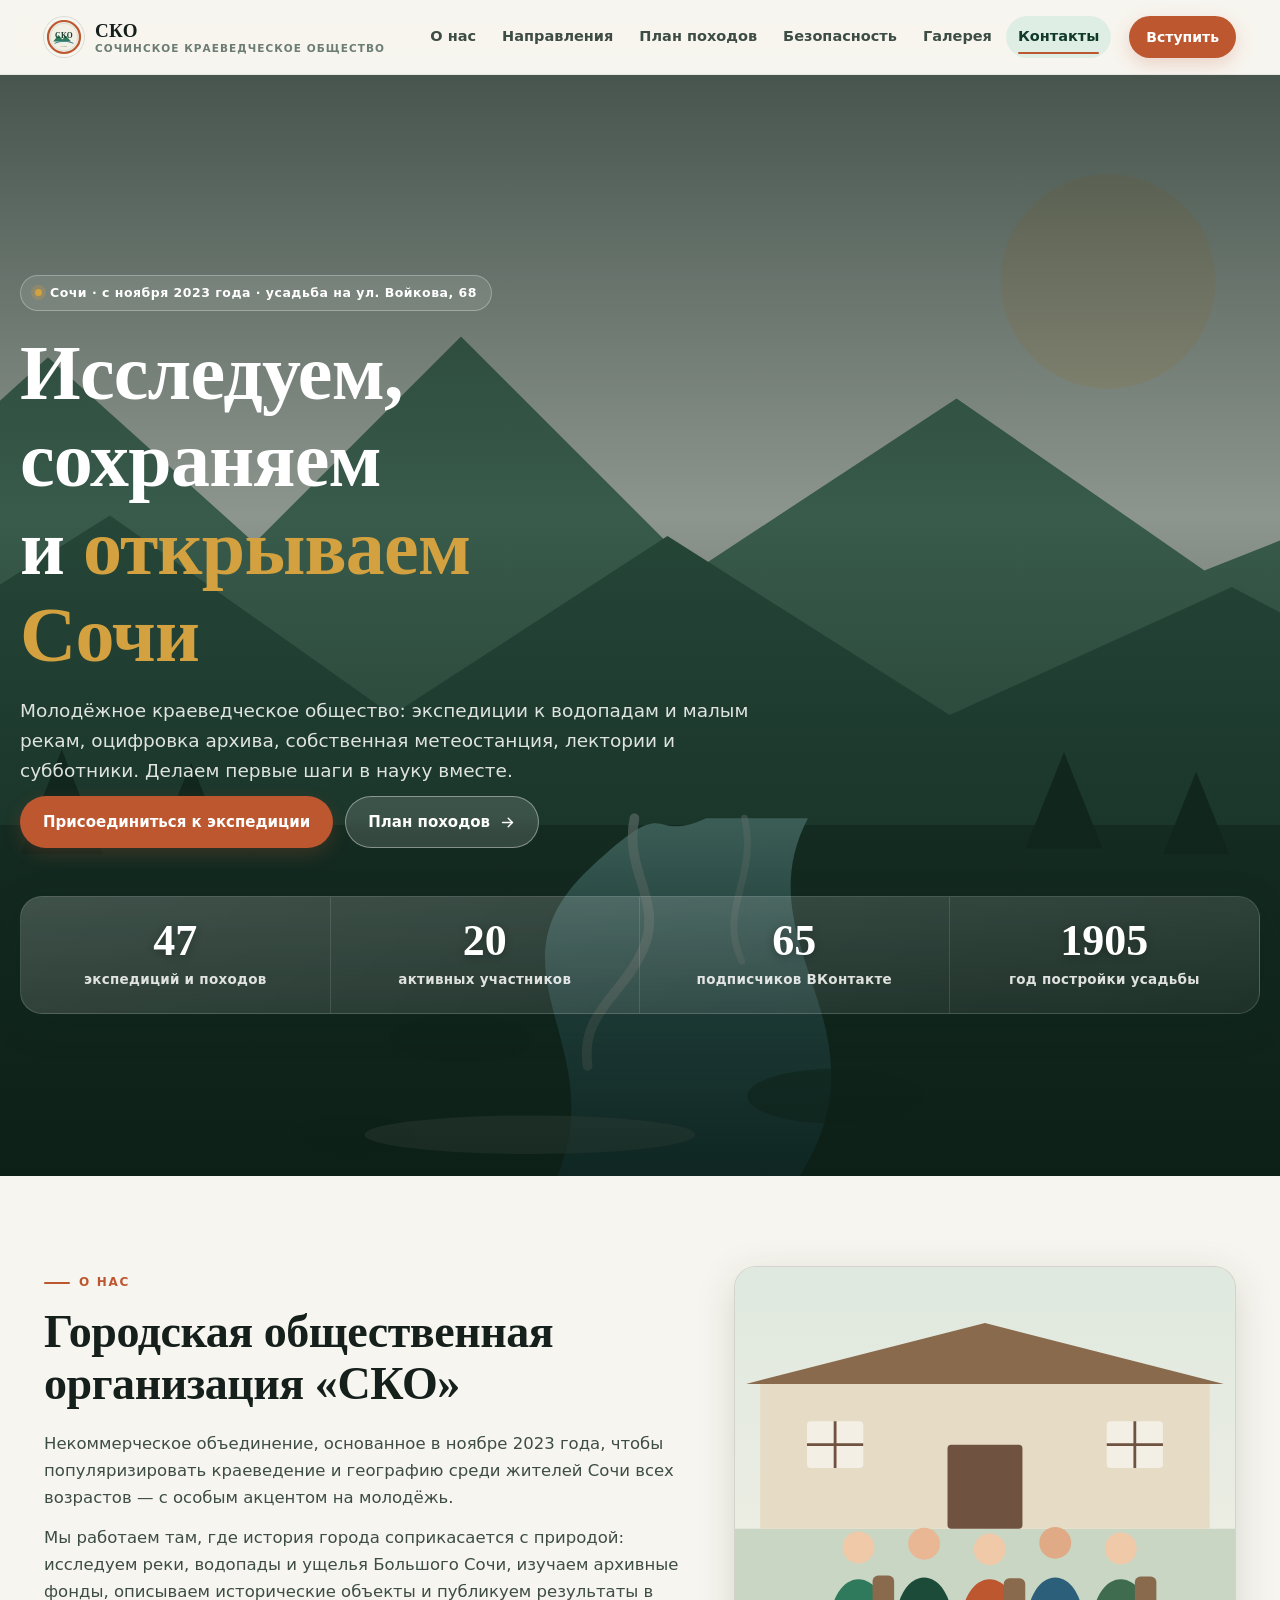
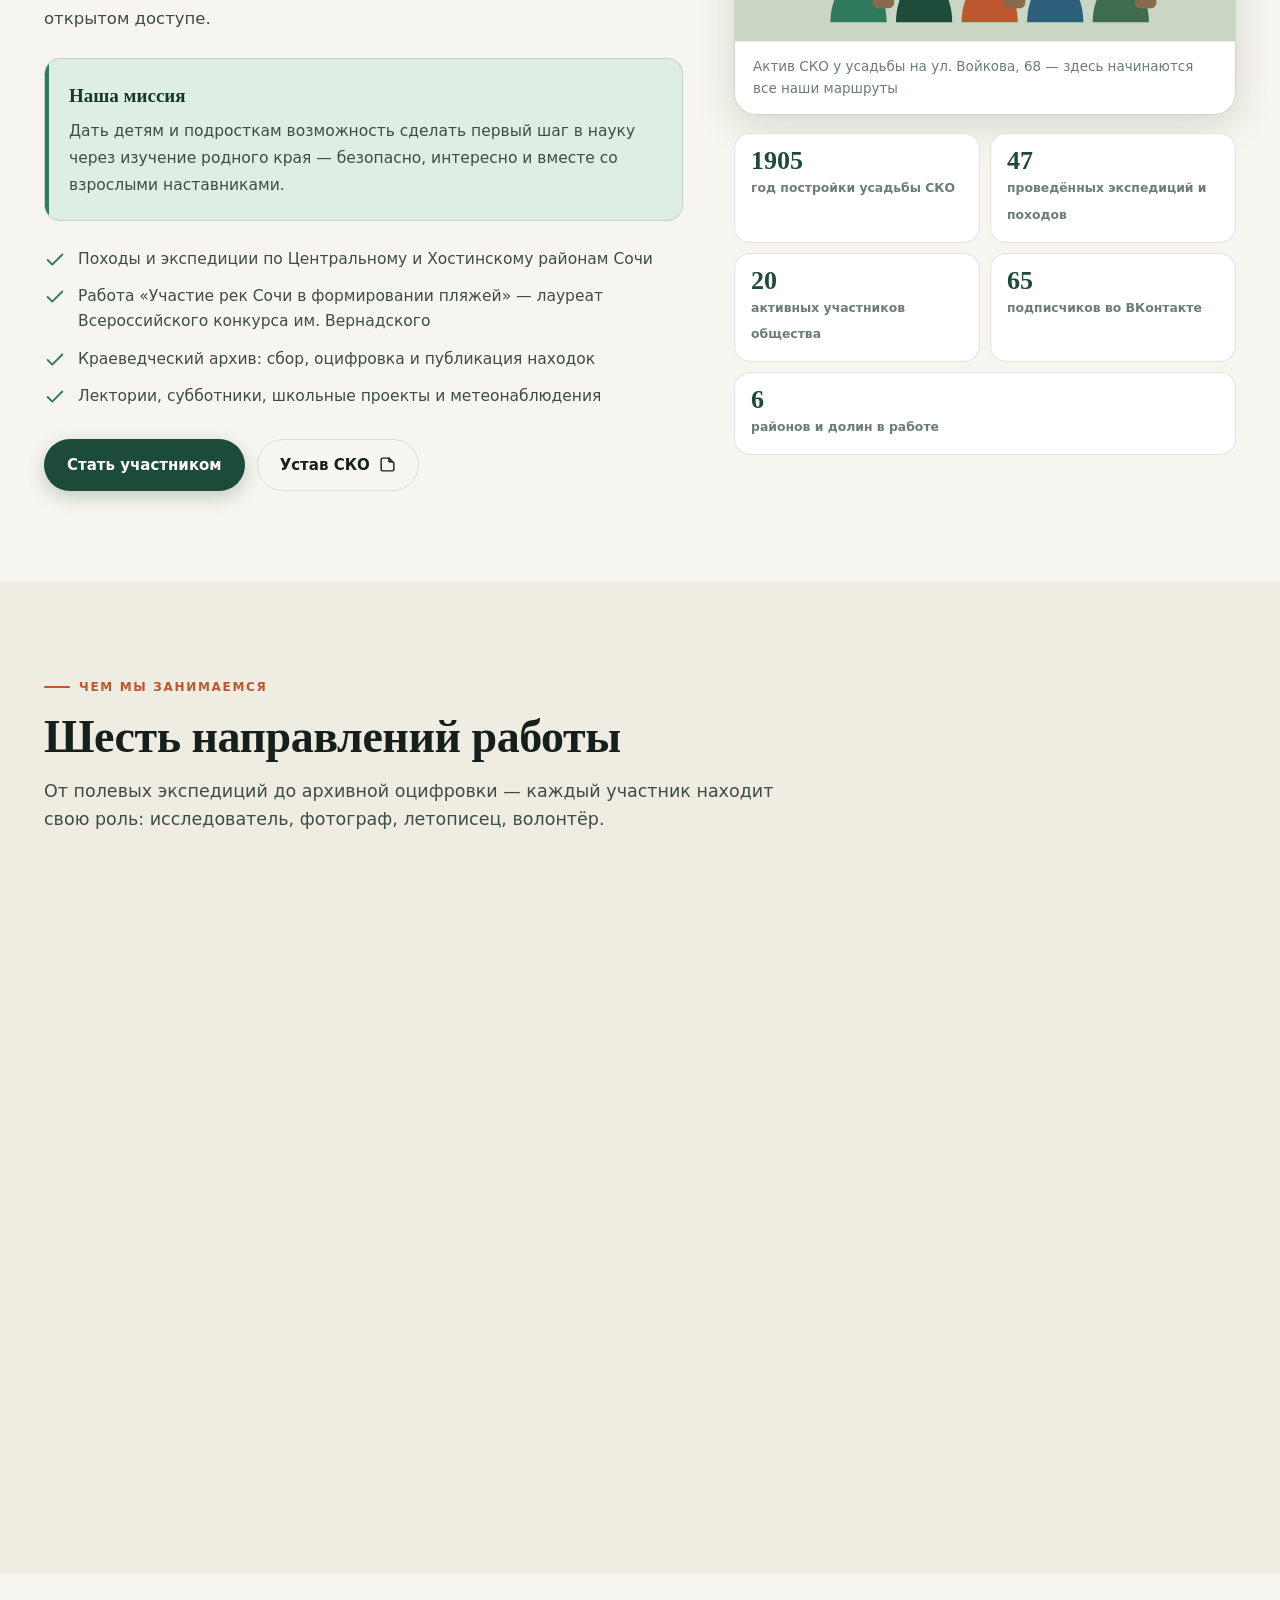
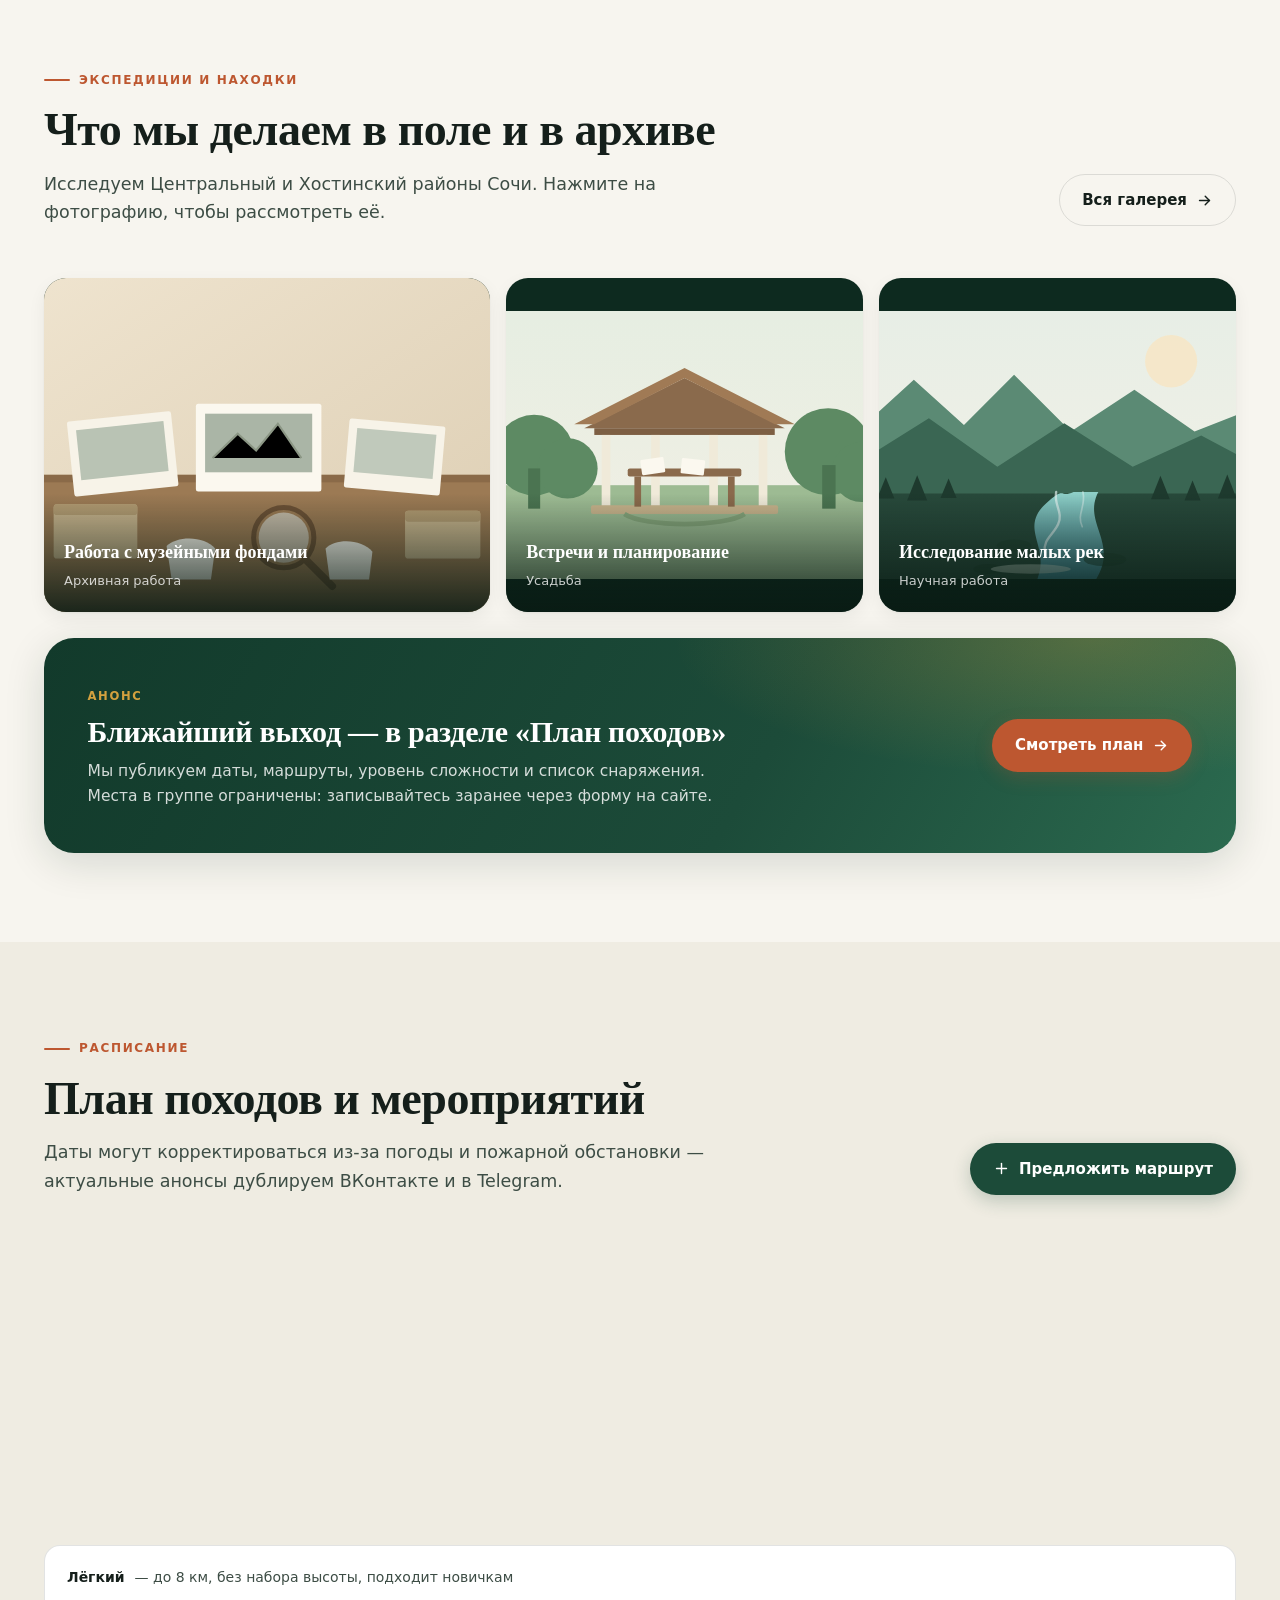
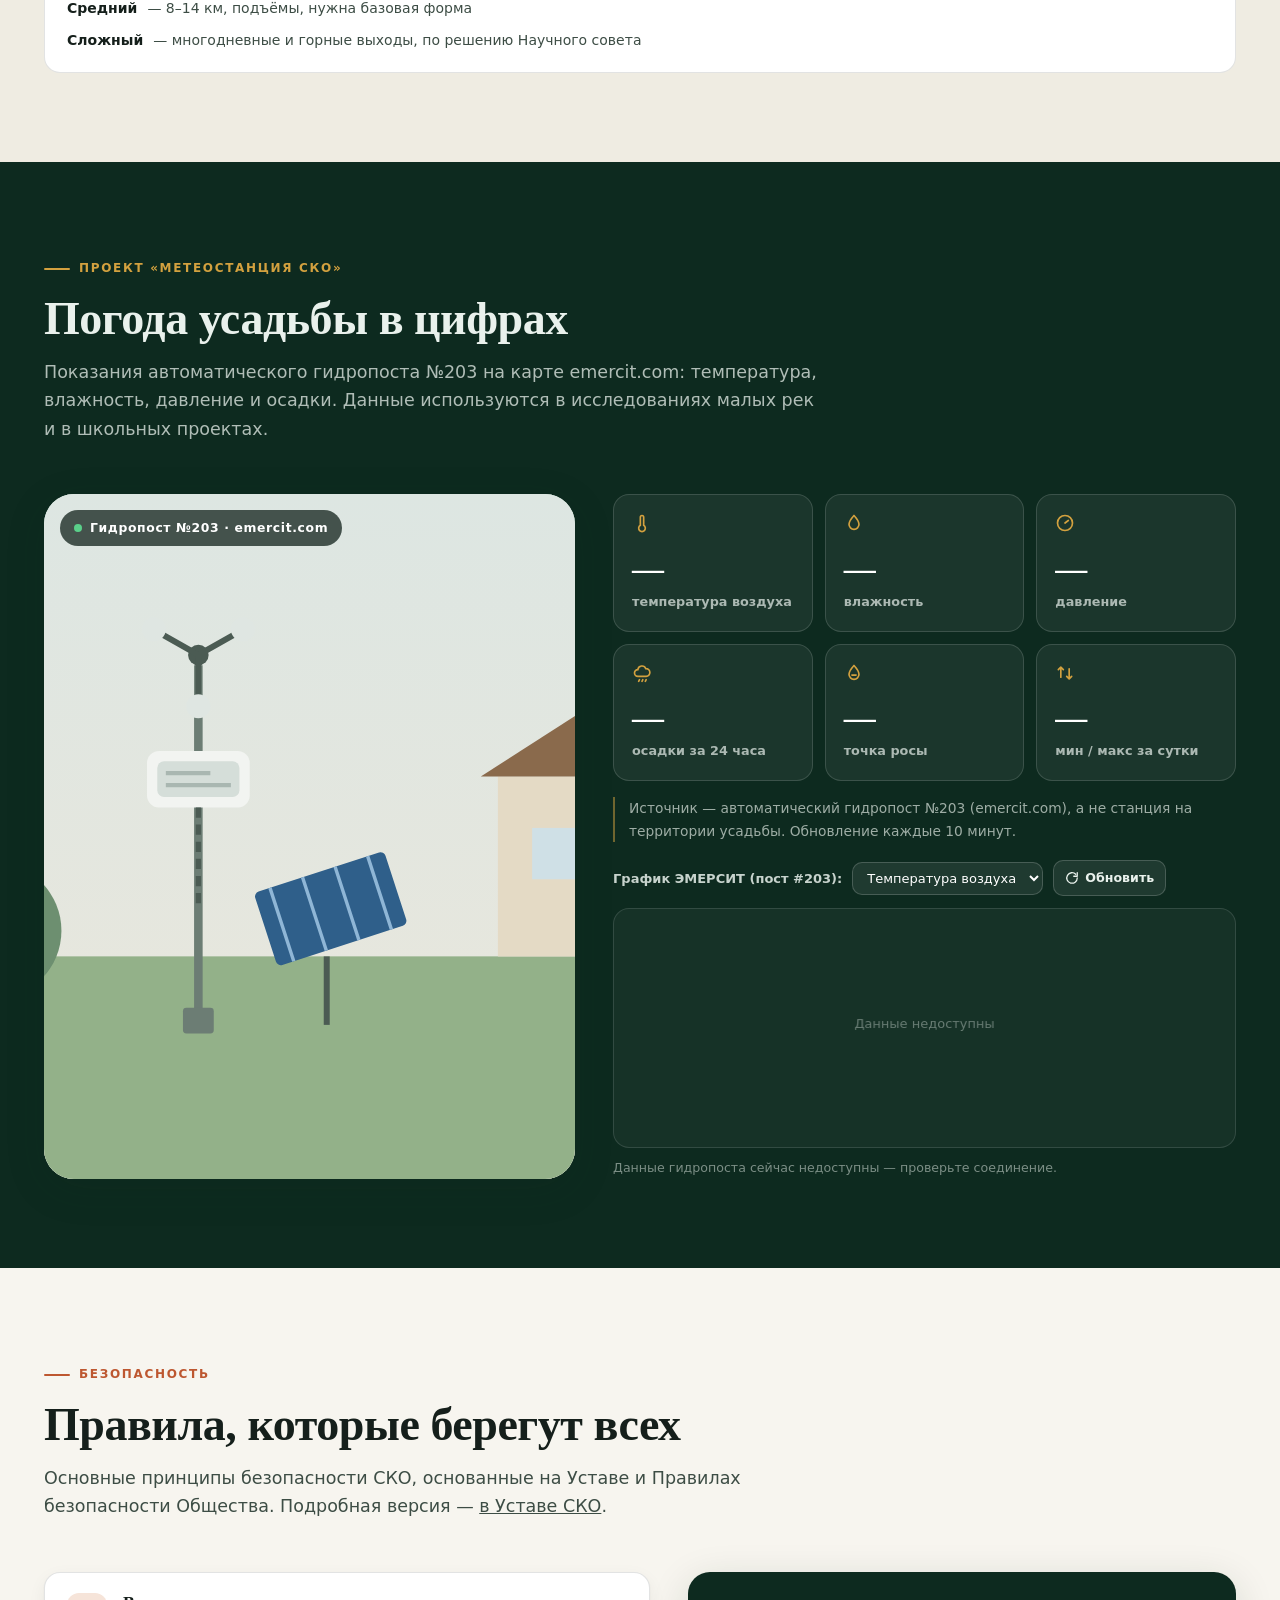
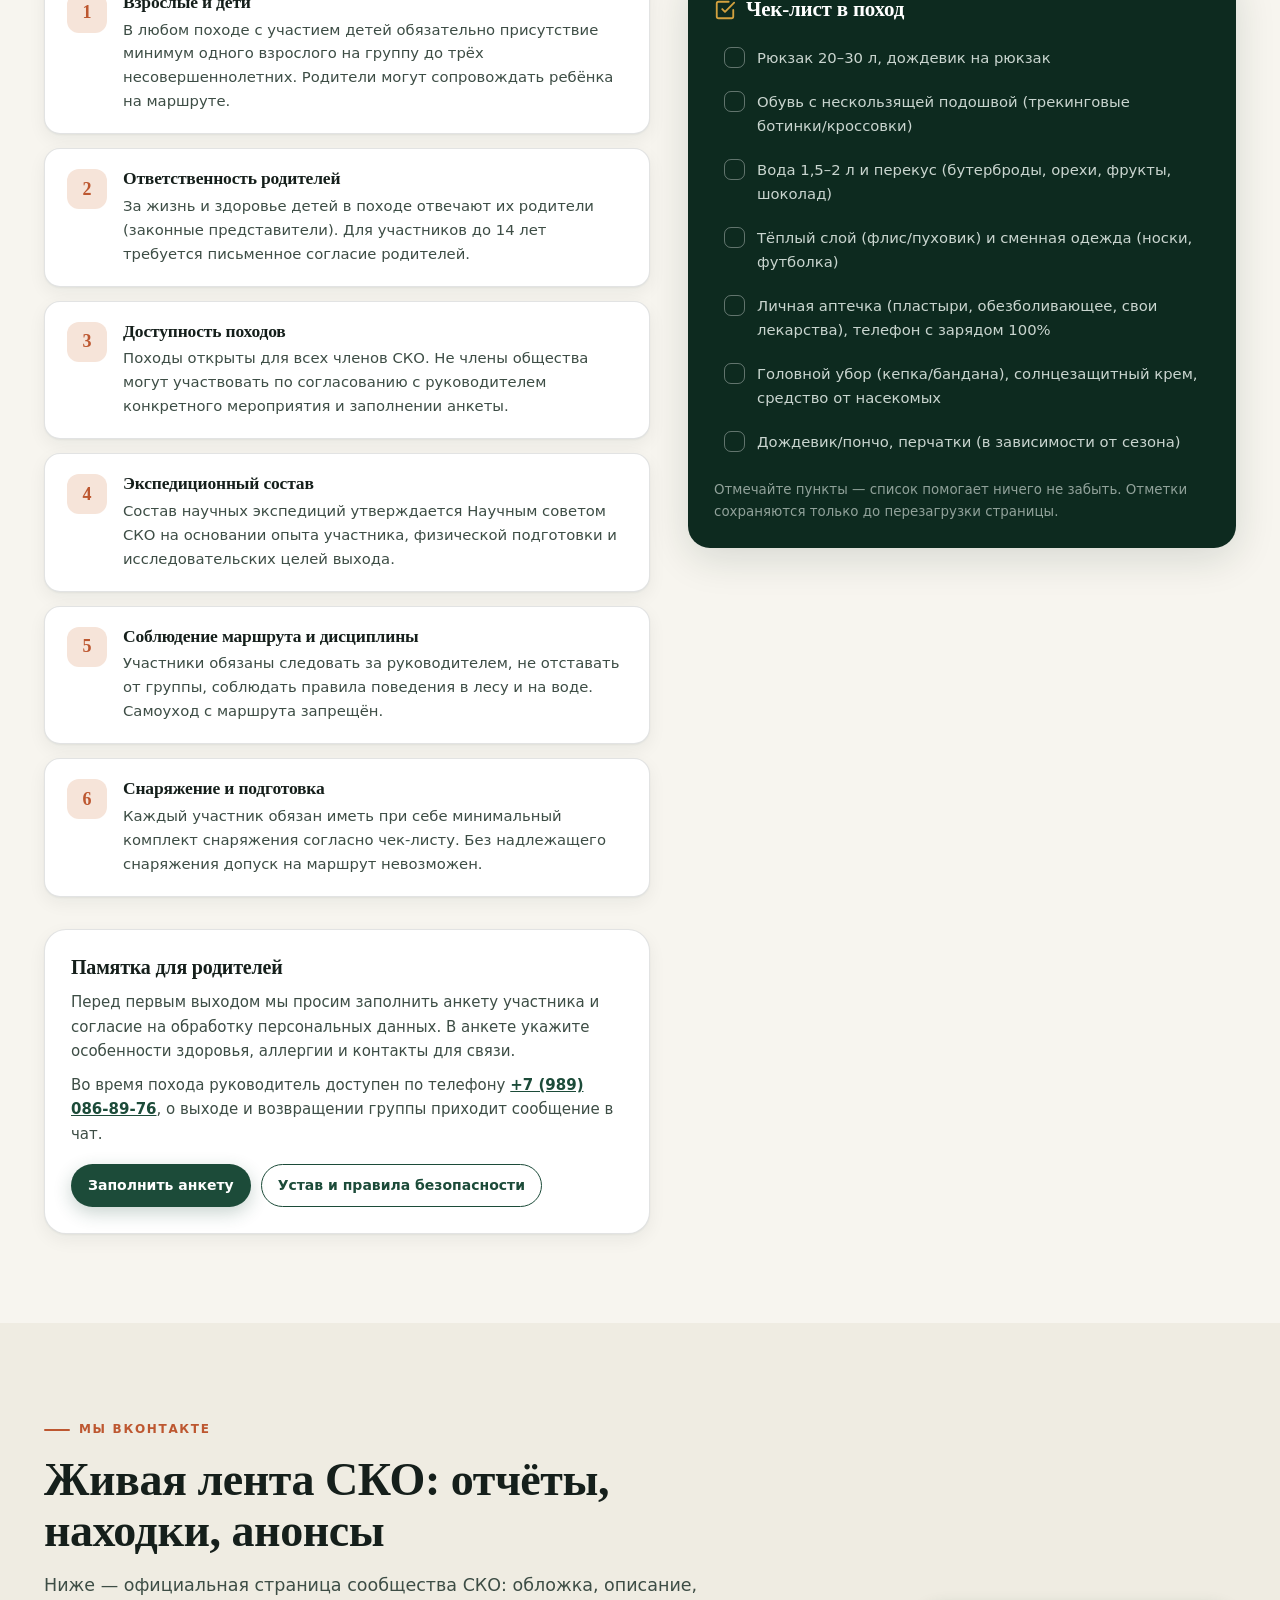
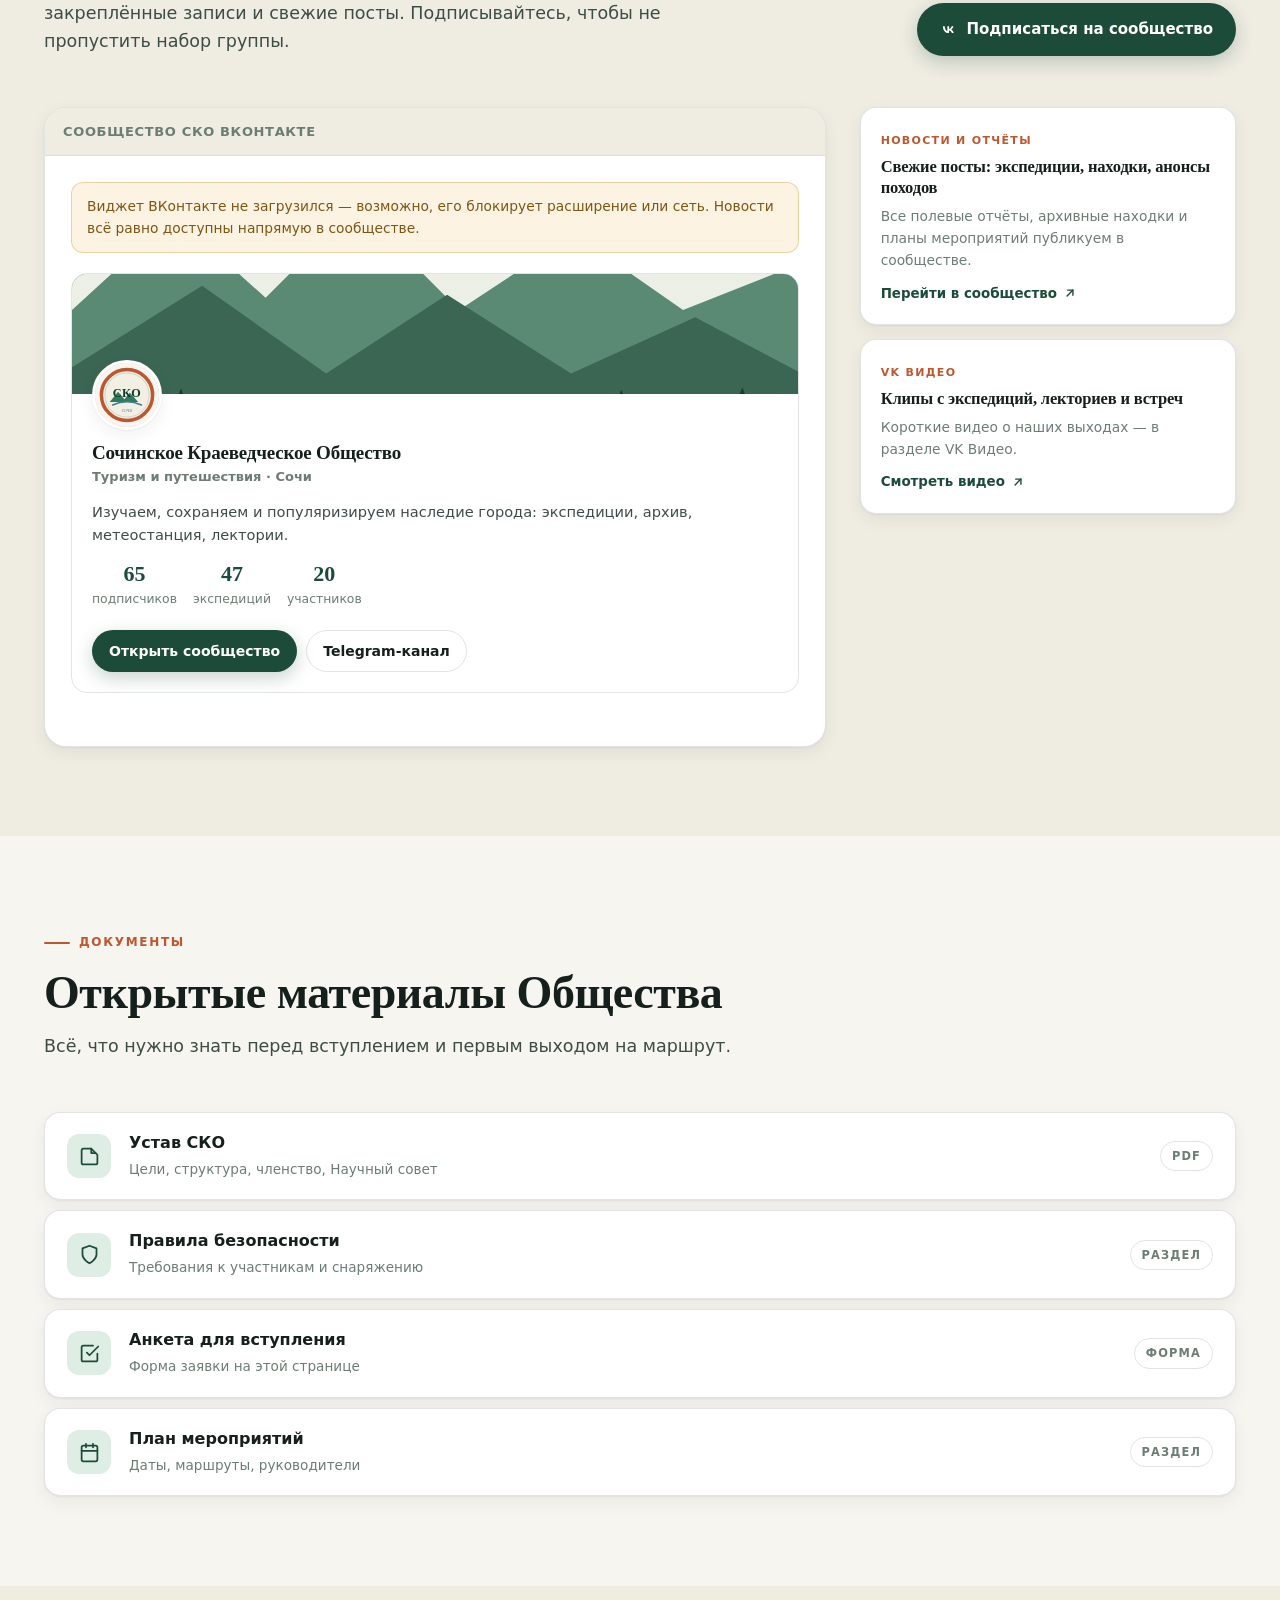
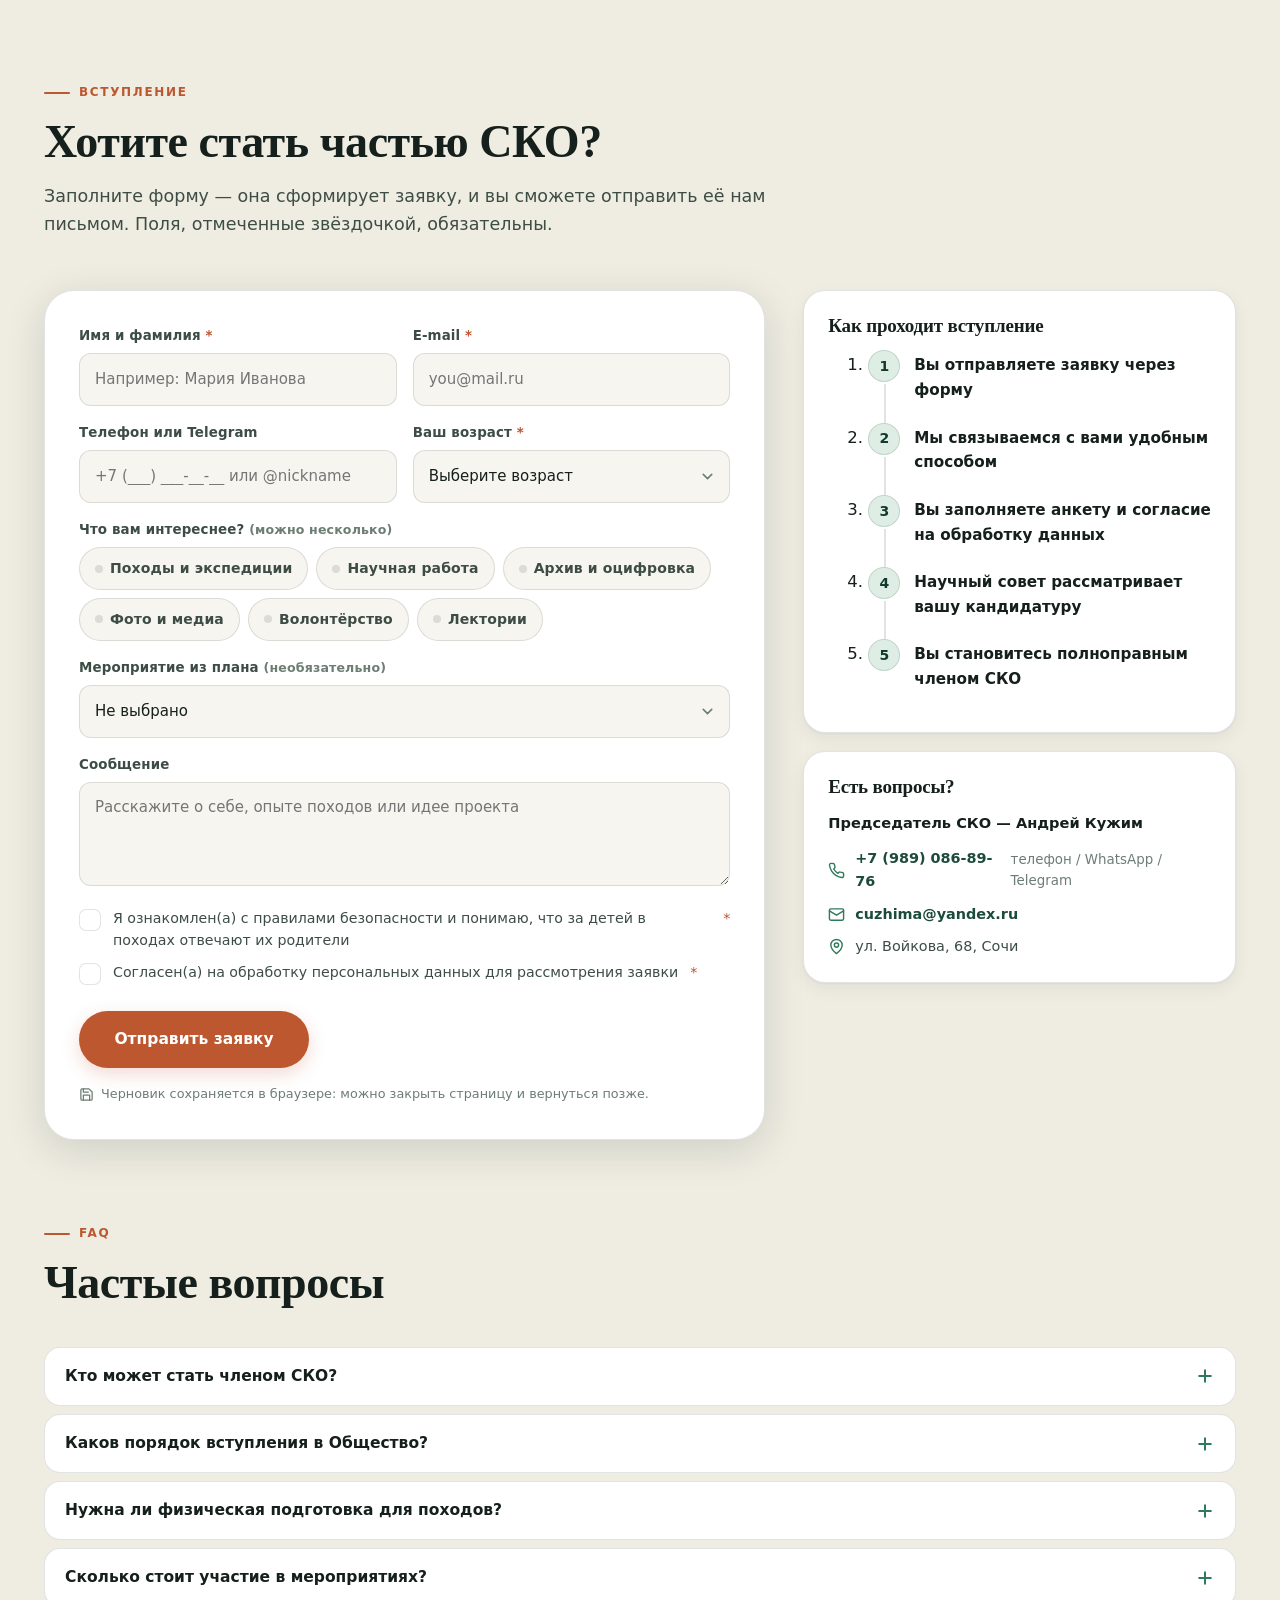
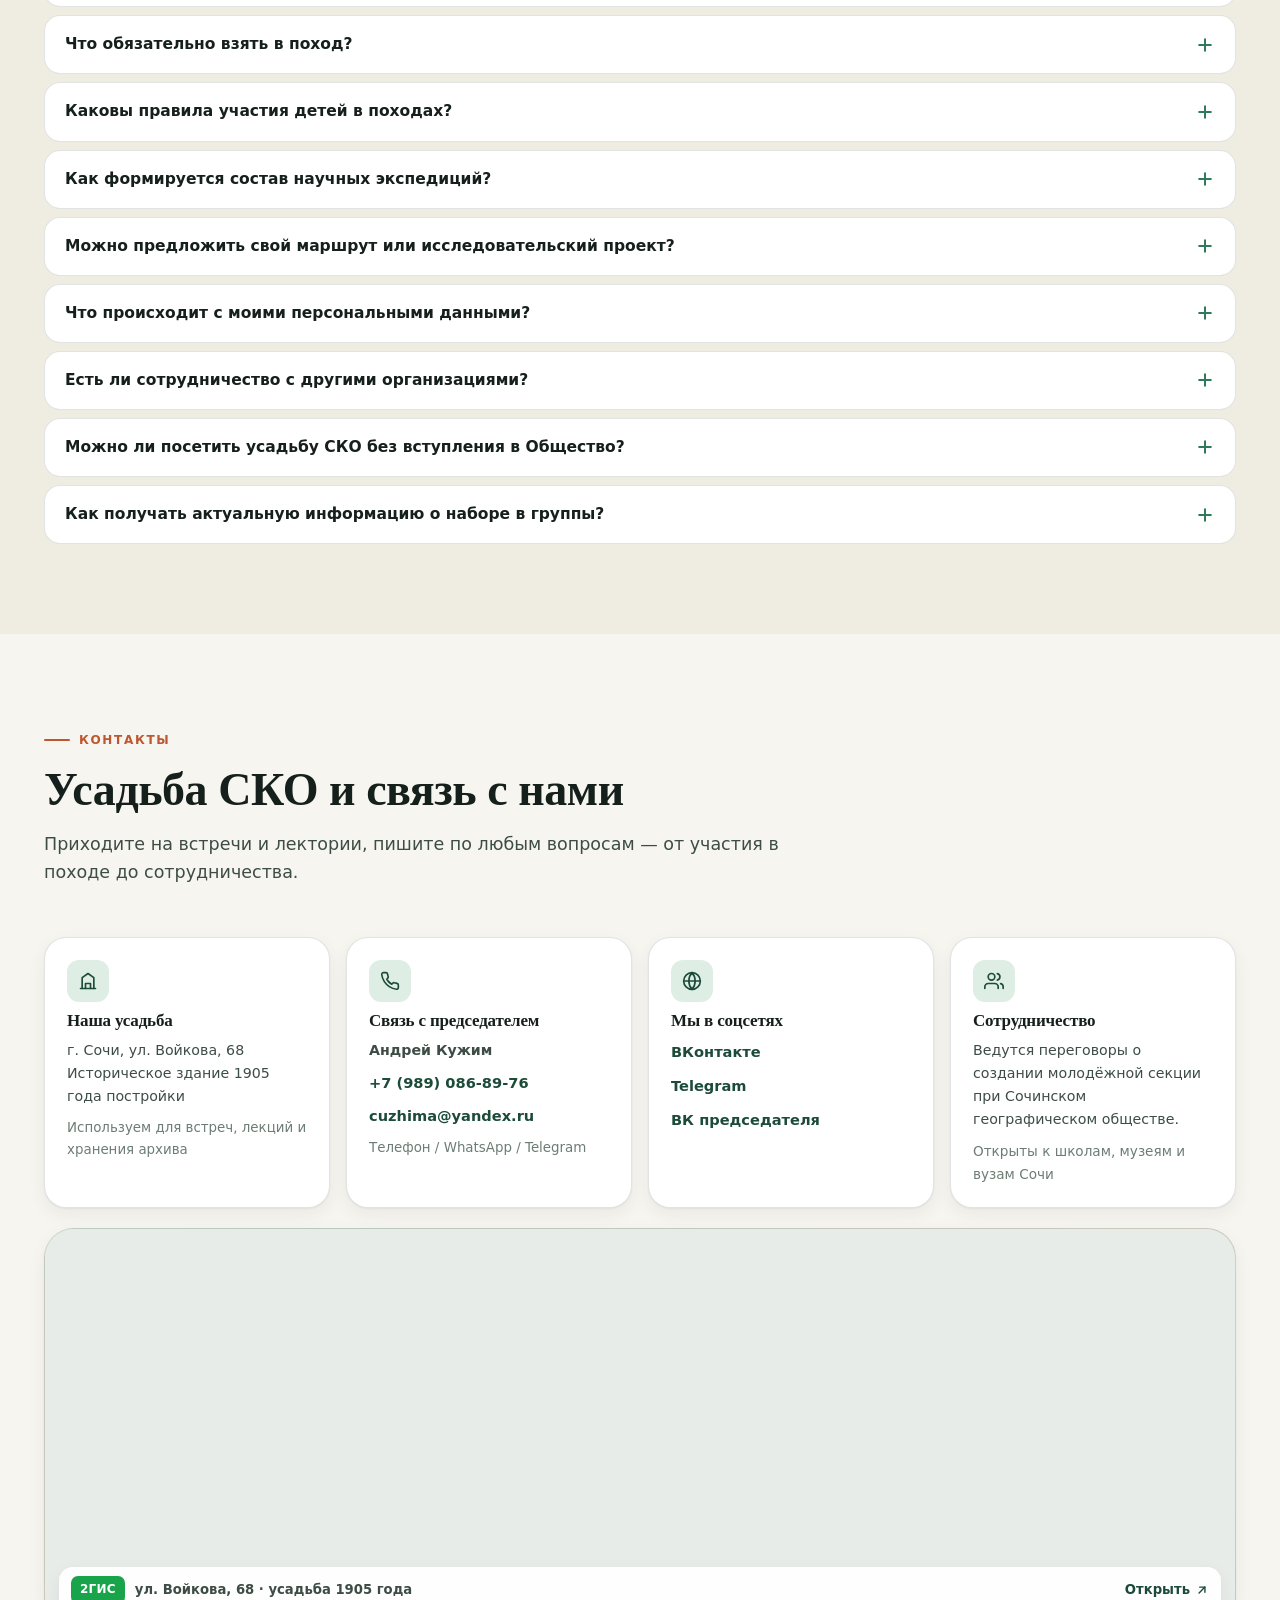
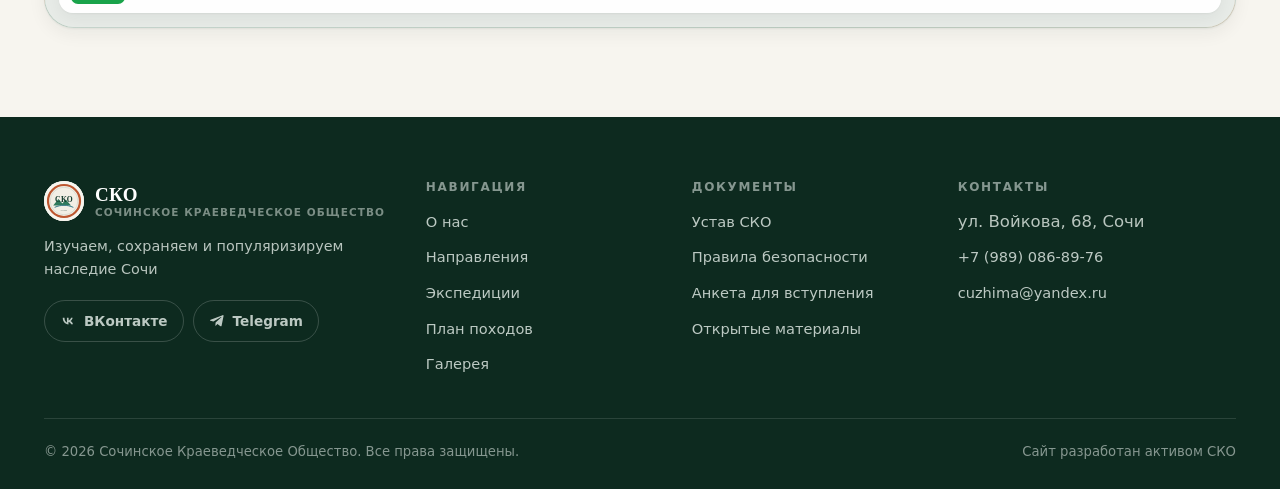
==== commit 42a2f311: "Major updates: stats, design, FAQ, safety rules, 2GIS fix, VK cleanup" ====
--- a/index.html
+++ b/index.html
@@ -44,10 +44,6 @@
     </nav>
 
     <div class="header__act">
-      <a class="btn btn--ghost btn--sm btn--login" href="https://goosko.online" target="_blank" rel="noopener">
-        <svg viewBox="0 0 24 24" fill="none" stroke="currentColor" stroke-width="2" stroke-linecap="round" stroke-linejoin="round"><path d="M15 3h4a2 2 0 0 1 2 2v14a2 2 0 0 1-2 2h-4"/><path d="M10 17l5-5-5-5"/><path d="M15 12H3"/></svg>
-        Вход
-      </a>
       <a class="btn btn--sm" href="#join">Вступить</a>
       <button class="burger" id="burger" aria-label="Меню" aria-expanded="false" aria-controls="mnav"><span></span></button>
     </div>
@@ -66,7 +62,6 @@
   <a href="#contacts" data-nav-close>Контакты <small>Усадьба и связь</small></a>
   <div class="mnav__act">
     <a class="btn" href="#join" data-nav-close>Вступить в СКО</a>
-    <a class="btn btn--ghost" href="https://goosko.online" target="_blank" rel="noopener">Личный вход</a>
   </div>
   <div class="mnav__contacts">
     <a href="tel:+79890868976">+7 (989) 086-89-76</a>
@@ -96,8 +91,8 @@
 
     <div class="hero__stats">
       <div class="hstat"><b data-count="47">0</b><span>экспедиций и походов</span></div>
-      <div class="hstat"><b data-count="96">0</b><span>активных участников</span></div>
-      <div class="hstat"><b data-count="512">0</b><span>подписчика ВКонтакте</span></div>
+      <div class="hstat"><b data-count="20">0</b><span>активных участников</span></div>
+      <div class="hstat"><b data-count="65">0</b><span>подписчиков ВКонтакте</span></div>
       <div class="hstat"><b data-count="1905" data-plain="1">0</b><span>год постройки усадьбы</span></div>
     </div>
   </div>
@@ -144,8 +139,8 @@
         <div class="mini-stats">
           <div><b data-count="1905" data-plain="1">0</b><span>год постройки усадьбы СКО</span></div>
           <div><b data-count="47">0</b><span>проведённых экспедиций и походов</span></div>
-          <div><b data-count="96">0</b><span>активных участников общества</span></div>
-          <div><b data-count="512">0</b><span>подписчика во ВКонтакте</span></div>
+          <div><b data-count="20">0</b><span>активных участников общества</span></div>
+          <div><b data-count="65">0</b><span>подписчиков во ВКонтакте</span></div>
           <div style="grid-column:1/-1"><b data-count="6">0</b><span>районов и долин в работе</span></div>
         </div>
       </div>
@@ -212,8 +207,7 @@
 
     <div class="toolbar reveal">
       <div class="filters" id="filters" role="group" aria-label="Фильтр мероприятий">
-        <button class="fbtn is-on" type="button" data-filter="all">Все</button>
-        <button class="fbtn" type="button" data-filter="hike">Походы</button>
+        <button class="fbtn is-on" type="button" data-filter="hike">Походы</button>
         <button class="fbtn" type="button" data-filter="science">Наука</button>
         <button class="fbtn" type="button" data-filter="event">События</button>
         <button class="fbtn" type="button" data-filter="volunteer">Волонтёрство</button>
@@ -284,15 +278,17 @@
     <div class="head reveal">
       <span class="eyebrow">Безопасность</span>
       <h2>Правила, которые берегут всех</h2>
-      <p>Четыре базовых принципа СКО и чек-лист снаряжения. Полная версия — в уставе и правилах безопасности Общества.</p>
+      <p>Основные принципы безопасности СКО, основанные на Уставе и Правилах безопасности Общества. Подробная версия — <a href="charter.pdf" target="_blank" rel="noopener">в Уставе СКО</a>.</p>
     </div>
 
     <div class="safe">
       <div class="rules reveal">
-        <div class="rule"><span class="rule__n">1</span><div><h3>Взрослые и дети</h3><p>В любом походе с участием детей обязательно присутствие минимум одного взрослого на группу до трёх несовершеннолетних.</p></div></div>
-        <div class="rule"><span class="rule__n">2</span><div><h3>Ответственность родителей</h3><p>За жизнь и здоровье детей в походе отвечают родители. При желании родители могут сопровождать ребёнка на маршруте.</p></div></div>
-        <div class="rule"><span class="rule__n">3</span><div><h3>Доступность походов</h3><p>Походы открыты для всех членов СКО. Не члены общества участвуют по согласованию с руководителем мероприятия.</p></div></div>
-        <div class="rule"><span class="rule__n">4</span><div><h3>Экспедиционный состав</h3><p>Состав научных экспедиций утверждается Научным советом СКО на основании опыта и исследовательских целей.</p></div></div>
+        <div class="rule"><span class="rule__n">1</span><div><h3>Взрослые и дети</h3><p>В любом походе с участием детей обязательно присутствие минимум одного взрослого на группу до трёх несовершеннолетних. Родители могут сопровождать ребёнка на маршруте.</p></div></div>
+        <div class="rule"><span class="rule__n">2</span><div><h3>Ответственность родителей</h3><p>За жизнь и здоровье детей в походе отвечают их родители (законные представители). Для участников до 14 лет требуется письменное согласие родителей.</p></div></div>
+        <div class="rule"><span class="rule__n">3</span><div><h3>Доступность походов</h3><p>Походы открыты для всех членов СКО. Не члены общества могут участвовать по согласованию с руководителем конкретного мероприятия и заполнении анкеты.</p></div></div>
+        <div class="rule"><span class="rule__n">4</span><div><h3>Экспедиционный состав</h3><p>Состав научных экспедиций утверждается Научным советом СКО на основании опыта участника, физической подготовки и исследовательских целей выхода.</p></div></div>
+        <div class="rule"><span class="rule__n">5</span><div><h3>Соблюдение маршрута и дисциплины</h3><p>Участники обязаны следовать за руководителем, не отставать от группы, соблюдать правила поведения в лесу и на воде. Самоуход с маршрута запрещён.</p></div></div>
+        <div class="rule"><span class="rule__n">6</span><div><h3>Снаряжение и подготовка</h3><p>Каждый участник обязан иметь при себе минимальный комплект снаряжения согласно чек-листу. Без надлежащего снаряжения допуск на маршрут невозможен.</p></div></div>
 
         <div class="memo">
           <h3>Памятка для родителей</h3>
@@ -300,7 +296,7 @@
           <p>Во время похода руководитель доступен по телефону <a href="tel:+79890868976">+7 (989) 086-89-76</a>, о выходе и возвращении группы приходит сообщение в чат.</p>
           <div class="memo__cta">
             <a class="btn btn--green btn--sm" href="#join">Заполнить анкету</a>
-            <a class="btn btn--ghost btn--sm" href="charter.pdf" target="_blank" rel="noopener">Устав и правила</a>
+            <a class="btn btn--ghost btn--sm" href="charter.pdf" target="_blank" rel="noopener">Устав и правила безопасности</a>
           </div>
         </div>
       </div>
@@ -312,11 +308,12 @@
         </h3>
         <div class="check" id="checklist">
           <label><input type="checkbox"><span>Рюкзак 20–30 л, дождевик на рюкзак</span></label>
-          <label><input type="checkbox"><span>Обувь с нескользящей подошвой</span></label>
-          <label><input type="checkbox"><span>Вода 1,5–2 л и перекус</span></label>
-          <label><input type="checkbox"><span>Тёплый слой и сменная одежда</span></label>
-          <label><input type="checkbox"><span>Личная аптечка, телефон с зарядом 100%</span></label>
-          <label><input type="checkbox"><span>Головной убор, средство от насекомых</span></label>
+          <label><input type="checkbox"><span>Обувь с нескользящей подошвой (трекинговые ботинки/кроссовки)</span></label>
+          <label><input type="checkbox"><span>Вода 1,5–2 л и перекус (бутерброды, орехи, фрукты, шоколад)</span></label>
+          <label><input type="checkbox"><span>Тёплый слой (флис/пуховик) и сменная одежда (носки, футболка)</span></label>
+          <label><input type="checkbox"><span>Личная аптечка (пластыри, обезболивающее, свои лекарства), телефон с зарядом 100%</span></label>
+          <label><input type="checkbox"><span>Головной убор (кепка/бандана), солнцезащитный крем, средство от насекомых</span></label>
+          <label><input type="checkbox"><span>Дождевик/пончо, перчатки (в зависимости от сезона)</span></label>
         </div>
         <p style="margin-top:16px; font-size:13.4px; color:rgba(233,241,236,.6)">Отмечайте пункты — список помогает ничего не забыть. Отметки сохраняются только до перезагрузки страницы.</p>
       </div>
@@ -355,9 +352,9 @@
               <span class="kind">Туризм и путешествия · Сочи</span>
               <p>Изучаем, сохраняем и популяризируем наследие города: экспедиции, архив, метеостанция, лектории.</p>
               <div class="vk-card__stats">
-                <div><b data-count="512">0</b><span>подписчика</span></div>
+                <div><b data-count="65">0</b><span>подписчиков</span></div>
                 <div><b data-count="47">0</b><span>экспедиций</span></div>
-                <div><b data-count="96">0</b><span>участников</span></div>
+                <div><b data-count="20">0</b><span>участников</span></div>
               </div>
               <div class="vk-card__act">
                 <a class="btn btn--green btn--sm" href="https://vk.ru/sochi_kraeved" target="_blank" rel="noopener">Открыть сообщество</a>
@@ -370,24 +367,14 @@
 
       <div class="vk-side reveal" data-d="2">
         <a class="feed" href="https://vk.ru/sochi_kraeved" target="_blank" rel="noopener">
-          <b>Отчёт</b><h4>Выход в Навалищенское ущелье: что увидели и записали</h4>
-          <p>Полевые заметки, фотографии маршрута и первые замеры воды.</p>
-          <span class="go">Читать ВКонтакте <svg viewBox="0 0 24 24" fill="none" stroke="currentColor" stroke-width="2.4" stroke-linecap="round" stroke-linejoin="round"><path d="M7 17L17 7"/><path d="M8 7h9v9"/></svg></span>
-        </a>
-        <a class="feed" href="https://vk.ru/sochi_kraeved" target="_blank" rel="noopener">
-          <b>Находка</b><h4>Архив: фотографии усадьбы начала XX века</h4>
-          <p>Сравниваем старые снимки здания на Войкова, 68 с современным состоянием.</p>
-          <span class="go">Читать ВКонтакте <svg viewBox="0 0 24 24" fill="none" stroke="currentColor" stroke-width="2.4" stroke-linecap="round" stroke-linejoin="round"><path d="M7 17L17 7"/><path d="M8 7h9v9"/></svg></span>
-        </a>
-        <a class="feed" href="https://vk.ru/sochi_kraeved" target="_blank" rel="noopener">
-          <b>Анонс</b><h4>Набор группы на ближайший поход</h4>
-          <p>Дата, маршрут, сложность и список снаряжения — в закреплённой записи.</p>
-          <span class="go">Читать ВКонтакте <svg viewBox="0 0 24 24" fill="none" stroke="currentColor" stroke-width="2.4" stroke-linecap="round" stroke-linejoin="round"><path d="M7 17L17 7"/><path d="M8 7h9v9"/></svg></span>
+          <b>Новости и отчёты</b><h4>Свежие посты: экспедиции, находки, анонсы походов</h4>
+          <p>Все полевые отчёты, архивные находки и планы мероприятий публикуем в сообществе.</p>
+          <span class="go">Перейти в сообщество <svg viewBox="0 0 24 24" fill="none" stroke="currentColor" stroke-width="2.4" stroke-linecap="round" stroke-linejoin="round"><path d="M7 17L17 7"/><path d="M8 7h9v9"/></svg></span>
         </a>
         <a class="feed" href="https://vkvideo.ru/@sochi_kraeved" target="_blank" rel="noopener">
-          <b>Видео</b><h4>Клипы с экспедиций и лекториев</h4>
+          <b>VK Видео</b><h4>Клипы с экспедиций, лекториев и встреч</h4>
           <p>Короткие видео о наших выходах — в разделе VK Видео.</p>
-          <span class="go">Смотреть <svg viewBox="0 0 24 24" fill="none" stroke="currentColor" stroke-width="2.4" stroke-linecap="round" stroke-linejoin="round"><path d="M7 17L17 7"/><path d="M8 7h9v9"/></svg></span>
+          <span class="go">Смотреть видео <svg viewBox="0 0 24 24" fill="none" stroke="currentColor" stroke-width="2.4" stroke-linecap="round" stroke-linejoin="round"><path d="M7 17L17 7"/><path d="M8 7h9v9"/></svg></span>
         </a>
       </div>
     </div>
@@ -579,13 +566,7 @@
 
     <div class="mapwrap reveal" id="mapWrap">
       <iframe id="mapFrame" title="Усадьба СКО на карте 2ГИС" loading="lazy" referrerpolicy="no-referrer-when-downgrade"
-        src="https://widgets.2gis.com/widget?type=firmsonmap&options=%7B%22pos%22%3A%7B%22lat%22%3A43.5879656%2C%22lon%22%3A39.7273196%2C%22zoom%22%3A17%7D%2C%22opt%22%3A%7B%22city%22%3A%22sochi%22%7D%2C%22org%22%3A%22%22%7D"></iframe>
-
-      <!-- Метка в центре карты: карта изначально отцентрована по координатам усадьбы -->
-      <span class="mapwrap__pin" aria-hidden="true">
-        <span class="mapwrap__pulse"></span>
-        <svg viewBox="0 0 24 24" fill="none" stroke="currentColor" stroke-width="2" stroke-linecap="round" stroke-linejoin="round"><path d="M20 10c0 6-8 12-8 12s-8-6-8-12a8 8 0 1 1 16 0z"/><circle cx="12" cy="10" r="3"/></svg>
-      </span>
+        src="https://widgets.2gis.com/widget?type=map&options=%7B%22center%22%3A%5B39.7273196%2C43.5879656%5D%2C%22zoom%22%3A17%2C%22markers%22%3A%5B%7B%22lat%22%3A43.5879656%2C%22lon%22%3A39.7273196%2C%22label%22%3A%22Усадьба%20СКО%22%7D%5D%7D"></iframe>
 
       <div class="mapwrap__bar">
         <span class="mapwrap__brand">2ГИС</span>
@@ -620,7 +601,6 @@
         <div class="footer__soc">
           <a href="https://vk.ru/sochi_kraeved" target="_blank" rel="noopener"><svg viewBox="0 0 24 24" fill="currentColor"><path d="M12.8 17.1c-5.2 0-8.6-3.7-8.7-9.8h2.6c.1 4.5 2.1 6.4 3.7 6.8V7.3h2.5v3.9c1.5-.2 3.1-2 3.6-3.9h2.5c-.4 2.2-2 4-3.2 4.8 1.2.6 3 2.2 3.7 4.9h-2.8c-.6-1.9-2-3.3-4-3.6v3.7h-.9z"/></svg> ВКонтакте</a>
           <a href="https://t.me/sochi_kraeved" target="_blank" rel="noopener"><svg viewBox="0 0 24 24" fill="currentColor"><path d="M21.9 4.3L18.9 19c-.2 1-.8 1.2-1.7.8l-4.5-3.3-2.2 2.1c-.2.2-.5.5-1 .5l.4-5 8.6-7.8c.4-.3-.1-.5-.6-.2L6.6 12.9 2.2 11.5c-1-.3-1-1 .2-1.4l18-6.9c.8-.3 1.6.2 1.5.9z"/></svg> Telegram</a>
-          <a href="https://goosko.online" target="_blank" rel="noopener"><svg viewBox="0 0 24 24" fill="none" stroke="currentColor" stroke-width="2" stroke-linecap="round" stroke-linejoin="round"><rect x="3" y="11" width="18" height="10" rx="2"/><path d="M7 11V7a5 5 0 0 1 10 0v4"/></svg> Личный вход</a>
         </div>
       </div>
 
@@ -1276,7 +1256,7 @@
 eventsBox.innerHTML = EVENTS.map(evtCard).join('');
 
 /* Фильтры */
-var curFilter = 'all', onlyOpen = false;
+var curFilter = 'hike', onlyOpen = false;
 function applyFilters(){
   var shown = 0;
   $$('.evt', eventsBox).forEach(function(card){
@@ -1494,14 +1474,18 @@
    10. FAQ
    ===================================================================== */
 var FAQ = [
-  ['Кто может стать членом СКО?','Жители Сочи любого возраста. Для участников до 14 лет требуется согласие родителей, для несовершеннолетних 14–17 лет — сопровождение или согласие на конкретное мероприятие. Кандидатуру рассматривает Научный совет.'],
-  ['Нужна ли физическая подготовка?','Для лёгких маршрутов — нет, достаточно обычной городской активности. В описании каждого выхода указана сложность и протяжённость. На средние и сложные маршруты берём участников с опытом предыдущих выходов.'],
-  ['Сколько стоит участие?','Участие в лекториях, субботниках и большинства походов бесплатное. Расходы на проезд и общее снаряжение иногда делим между участниками — всегда предупреждаем заранее и указываем это в описании мероприятия.'],
-  ['Что взять в первый поход?','Удобную закрытую обувь, воду, перекус, дождевик, тёплый слой и головной убор. Подробный чек-лист — в разделе «Безопасность» и в карточке конкретного мероприятия.'],
-  ['Как участвуют дети до 14 лет?','Только с родителем или сопровождающим взрослым, либо по письменному согласию родителей на конкретное мероприятие. На одного взрослого — не более трёх детей.'],
-  ['Можно предложить свой маршрут или проект?','Да, мы только за. Нажмите «Предложить маршрут» в разделе «План походов» или опишите идею в сообщении к заявке — обсудим на ближайшей встрече в усадьбе.'],
-  ['Что происходит с моими данными?','Данные из формы используются только для связи по заявке и хранятся у председателя СКО. Мы не передаём их третьим лицам и не публикуем. Черновик формы хранится локально в вашем браузере и удаляется после отправки.'],
-  ['Есть ли сотрудничество с другими организациями?','Ведутся переговоры о создании молодёжной секции при Сочинском географическом обществе, мы работаем с музеем истории Сочи и школами города.']
+  ['Кто может стать членом СКО?','Жители Сочи любого возраста, раздельные цели и задачи Общества. Для участников до 14 лет требуется согласие родителей, для несовершеннолетних 14–17 лет — сопровождение или согласие на конкретное мероприятие. Кандидатуру рассматривает Научный совет СКО.'],
+  ['Каков порядок вступления в Общество?','1) Заполните форму на сайте или лично в усадьбе. 2) Мы свяжемся с вами для знакомства. 3) Заполните анкету участника и согласие на обработку персональных данных. 4) Кандидатура рассматривается Научным советом. 5) При положительном решении — вы становитесь полноправным членом СКО.'],
+  ['Нужна ли физическая подготовка для походов?','Для лёгких маршрутов (до 8 км, без набора высоты) — нет, достаточно обычной городской активности. В описании каждого выхода указана сложность: лёгкий / средний / сложный. На средние и сложные маршруты берём участников с опытом предыдущих выходов СКО.'],
+  ['Сколько стоит участие в мероприятиях?','Участие в лекториях, субботниках и большинства походов бесплатное для членов СКО. Расходы на проезд до точки сбора и общее снаряжение (газ, верёвки, аптечка) иногда делятся между участниками — всегда предупреждаем заранее и указываем в описании мероприятия.'],
+  ['Что обязательно взять в поход?','Согласно правилам безопасности СКО: рюкзак 20–30 л с дождевиком, обувь с нескользящей подошвой, вода 1,5–2 л и перекус, тёплый слой и сменная одежда, личная аптечка, телефон с зарядом 100%, головной убор, средство от насекомых. Полный чек-лист — в разделе «Безопасность».'],
+  ['Каковы правила участия детей в походах?','1) В любом походе с детьми обязательно присутствие минимум одного взрослого на группу до трёх несовершеннолетних. 2) За жизнь и здоровье детей в походе отвечают родители. 3) Родители могут сопровождать ребёнка на маршруте. 4) Для участников до 14 лет требуется письменное согласие родителей.'],
+  ['Как формируется состав научных экспедиций?','Состав научных экспедиций утверждается Научным советом СКО на основании опыта участника и исследовательских целей. Приоритет — участникам с опытом полевых выходов и соответствующими навыками.'],
+  ['Можно предложить свой маршрут или исследовательский проект?','Да! Нажмите «Предложить маршрут» в разделе «План походов» или опишите идею в сообщении к заявке — обсудим на ближайшей встрече в усадьбе. Инициативы участников приветствуются.'],
+  ['Что происходит с моими персональными данными?','Данные из формы используются только для связи по заявке и рассмотрения кандидатуры. Хранятся у председателя СКО. Не передаём третьим лицам, не публикуем. Черновик формы хранится локально в вашем браузере и удаляется после отправки.'],
+  ['Есть ли сотрудничество с другими организациями?','Ведутся переговоры о создании молодёжной секции при Сочинском географическом обществе. Мы сотрудничаем с музеем истории Сочи, школами города и вузами. Открыты к совместным проектам.'],
+  ['Можно ли посетить усадьбу СКО без вступления в Общество?','Усадьба на ул. Войкова, 68 — база для встреч членов СКО. Лектории и открытые мероприятия (с пометкой «Свободный вход») доступны всем. Для участия в закрытых мероприятиях и пользования архивом — вступление в Общество.'],
+  ['Как получать актуальную информацию о наборе в группы?','Основной канал — сообщество ВКонтакте (vk.ru/sochi_kraeved), где публикуются закреплённые записи с датами, маршрутами, сложностью и списком снаряжения. Дублируем в Telegram-канале и на сайте в разделе «План походов».']
 ];
 $('#faq').innerHTML = FAQ.map(function(q, i){
   return '<div class="q"><button class="q__btn" type="button" aria-expanded="false" aria-controls="qa'+i+'"><span>'+q[0]+'</span>'
--- a/site.css
+++ b/site.css
@@ -113,7 +113,7 @@
   .brand__sub{display:none}
 }
 @media (max-width:1080px){
-  .nav,.header__act .btn--login{display:none}
+  .nav{display:none}
   .burger{display:flex}
 }
 @media (max-width:520px){
@@ -149,14 +149,34 @@
 .hero__lead{max-width:64ch; margin-top:18px; font-size:clamp(15.5px,1.5vw,18.5px); color:rgba(255,255,255,.86)}
 .hero__cta{display:flex; flex-wrap:wrap; gap:12px; margin-top:10px}
 .hero__stats{
-  display:grid; grid-template-columns:repeat(4,1fr); gap:1px; margin-top:14px;
-  background:rgba(255,255,255,.16); border:1px solid rgba(255,255,255,.16); border-radius:var(--r-lg); overflow:hidden;
-  backdrop-filter:blur(10px);
-}
-.hstat{background:rgba(9,26,19,.5); padding:18px 20px}
-.hstat b{display:block; font-family:var(--display); font-size:clamp(26px,3.4vw,40px); line-height:1; color:#fff}
-.hstat span{display:block; margin-top:7px; font-size:12.8px; color:rgba(255,255,255,.72); font-weight:600; letter-spacing:.02em}
-@media (max-width:860px){ .hero__stats{grid-template-columns:repeat(2,1fr)} }
+  display:grid; grid-template-columns:repeat(4,1fr); gap:0; margin-top:14px;
+  border-radius:var(--r-lg); overflow:hidden;
+  box-shadow: var(--sh-2);
+  background: linear-gradient(135deg, rgba(255,255,255,.12), rgba(255,255,255,.04));
+  border: 1px solid rgba(255,255,255,.18);
+}
+.hstat{
+  background: linear-gradient(180deg, rgba(255,255,255,.08), rgba(255,255,255,.02));
+  padding: clamp(16px, 2.5vw, 22px) clamp(12px, 2vw, 20px);
+  border-right: 1px solid rgba(255,255,255,.12);
+  display: flex;
+  flex-direction: column;
+  align-items: center;
+  text-align: center;
+  gap: 6px;
+}
+.hstat:last-child { border-right: none; }
+.hstat b{
+  display:block; font-family:var(--display); font-size:clamp(28px, 4vw, 44px); line-height:1; color:#fff;
+  text-shadow: 0 2px 8px rgba(0,0,0,.3);
+}
+.hstat span{
+  display:block; font-size:clamp(11.5px, 1.3vw, 13.5px); color:rgba(255,255,255,.85); font-weight:600; letter-spacing:.02em;
+  max-width: 100%;
+}
+@media (max-width:1000px){ .hero__stats{grid-template-columns:repeat(2,1fr)} }
+@media (max-width:1000px){ .hstat:nth-child(odd){border-right:1px solid rgba(255,255,255,.12)} .hstat:nth-child(even){border-right:none} }
+@media (max-width:520px){ .hero__stats{grid-template-columns:1fr} .hstat{border-right:none; border-bottom:1px solid rgba(255,255,255,.12)} .hstat:last-child{border-bottom:none} }
 
 /* ============ СЕКЦИИ ============ */
 section{padding:clamp(58px,7vw,104px) 0; scroll-margin-top:calc(var(--header-h) + 10px)}
@@ -208,7 +228,12 @@
   display:flex; flex-direction:column; gap:12px; box-shadow:var(--sh-1);
   transition:transform .3s var(--ease), box-shadow .3s var(--ease), border-color .3s;
   position:relative; overflow:hidden;
-}
+  /* Fallback: visible by default, animation only with .js class */
+  opacity: 1;
+  transform: none;
+}
+.js .dir{opacity:0; transform:translateY(22px); transition:opacity .7s var(--ease), transform .7s var(--ease)}
+.js .dir.is-in{opacity:1; transform:none}
 .dir::after{content:""; position:absolute; right:-40px; top:-40px; width:130px; height:130px; border-radius:50%; background:var(--green-100); opacity:.55; transition:transform .4s var(--ease)}
 .dir:hover{transform:translateY(-5px); box-shadow:var(--sh-2); border-color:rgba(47,122,92,.3)}
 .dir:hover::after{transform:scale(1.25)}
@@ -217,6 +242,12 @@
 .dir h3{font-size:20.5px; position:relative; z-index:1}
 .dir p{font-size:15px; color:var(--ink-2); position:relative; z-index:1}
 .tag{display:inline-flex; align-items:center; gap:7px; align-self:flex-start; padding:5px 12px; border-radius:999px; background:var(--clay-100); color:var(--clay-600); font-size:11.6px; font-weight:800; letter-spacing:.06em; text-transform:uppercase; position:relative; z-index:1}
+
+/* Ensure all reveal elements have fallback visibility */
+.reveal{opacity:1; transform:none}
+.js .reveal{opacity:0; transform:translateY(22px); transition:opacity .7s var(--ease), transform .7s var(--ease)}
+.js .reveal.is-in{opacity:1; transform:none}
+@media (prefers-reduced-motion:reduce){ .js .reveal{opacity:1; transform:none; transition:none} }
 
 /* ============ ЭКСПЕДИЦИИ / ГАЛЕРЕЯ ============ */
 .gal{display:grid; grid-template-columns:1.25fr 1fr 1fr; gap:16px}
@@ -448,6 +479,30 @@
 .form-foot{display:flex; align-items:center; gap:16px; flex-wrap:wrap; margin-top:26px}
 .btn-submit{width:auto; min-width:230px; max-width:340px; flex:0 1 auto; padding:15px 30px; font-size:15.5px}
 @media (max-width:560px){ .btn-submit{width:100%; max-width:none} .form-foot{gap:12px} }
+
+/* Исправление видимости текста на кнопках в контексте .memo и других блоков */
+.memo .btn,
+.memo__cta .btn,
+.sidebox .btn,
+.checkcard .btn {
+  color: var(--fg) !important;
+}
+.memo .btn--green,
+.memo__cta .btn--green {
+  --fg: #fff !important;
+  background: var(--green-700) !important;
+}
+.memo .btn--ghost,
+.memo__cta .btn--ghost {
+  --fg: var(--green-700) !important;
+  border-color: var(--green-700) !important;
+  background: transparent !important;
+}
+.memo .btn--ghost:hover,
+.memo__cta .btn--ghost:hover {
+  background: var(--green-100) !important;
+}
+
 .draft{font-size:12.8px; color:var(--ink-3); display:flex; align-items:center; gap:7px}
 .draft svg{width:15px; height:15px}
 .steps{display:grid; gap:0; counter-reset:s}
@@ -584,3 +639,155 @@
 .img-ph{background:linear-gradient(150deg,#dfeee5,#c7dccc 55%,#e7e1d0)!important}
 .toast{position:fixed; left:50%; bottom:26px; transform:translate(-50%,20px); z-index:200; background:var(--green-900); color:#fff; padding:13px 22px; border-radius:999px; font-size:14.4px; font-weight:700; box-shadow:var(--sh-3); opacity:0; pointer-events:none; transition:.3s var(--ease)}
 .toast.is-on{opacity:1; transform:translate(-50%,0)}
+
+/* ============ ДОПОЛНИТЕЛЬНЫЕ УЛУЧШЕНИЯ ============ */
+
+/* Улучшенная типографика для мобильных */
+@media (max-width: 640px) {
+  body { font-size: 15.5px; line-height: 1.65; }
+  .wrap { padding: 0 18px; }
+  section { padding: clamp(44px, 6vw, 72px) 0; }
+  .head { margin-bottom: clamp(24px, 3.5vw, 40px); }
+  .eyebrow { font-size: 11px; }
+  .hero__in { padding: clamp(48px, 8vw, 80px) 0 clamp(32px, 5vw, 56px); }
+  .hero__lead { font-size: clamp(14.5px, 1.4vw, 17px); }
+  .hero__cta .btn { padding: 12px 20px; font-size: 14.5px; }
+  .hstat { padding: 14px 12px; }
+  .hstat b { font-size: clamp(24px, 5vw, 36px); }
+  .hstat span { font-size: 11.5px; }
+  .mini-stats { grid-template-columns: 1fr; gap: 8px; }
+  .mini-stats div { padding: 12px 14px; }
+  .mini-stats b { font-size: 22px; }
+  .mini-stats span { font-size: 11.8px; }
+}
+
+/* Улучшения для планшетов */
+@media (min-width: 641px) and (max-width: 1024px) {
+  .wrap { padding: 0 20px; }
+  .hero__stats { grid-template-columns: repeat(2, 1fr); }
+  .hstat:nth-child(odd) { border-right: 1px solid rgba(255,255,255,.12); }
+  .hstat:nth-child(even) { border-right: none; }
+  .hstat:last-child { border-right: none; }
+  .hstat:nth-child(3) { border-bottom: 1px solid rgba(255,255,255,.12); }
+  .hstat:nth-child(4) { border-bottom: 1px solid rgba(255,255,255,.12); }
+}
+
+/* Улучшения для больших экранов */
+@media (min-width: 1440px) {
+  .hero h1 { max-width: 18ch; }
+  .hero__lead { max-width: 70ch; }
+  .about { gap: 60px; }
+  .dir-grid { gap: 24px; }
+  .events { gap: 24px; }
+}
+
+/* Улучшенная видимость фокуса */
+*:focus-visible {
+  outline: 3px solid var(--green-500);
+  outline-offset: 3px;
+  border-radius: 6px;
+}
+
+/* Плавная прокрутка для якорных ссылок */
+html {
+  scroll-padding-top: calc(var(--header-h) + 20px);
+}
+
+/* Улучшения для карточек направлений */
+.dir {
+  min-height: 200px;
+}
+.dir__ic {
+  flex-shrink: 0;
+}
+
+/* Улучшения для галереи */
+.gcard img {
+  will-change: transform;
+}
+
+/* Улучшения для модалок на мобильных */
+@media (max-width: 480px) {
+  .overlay { padding: 14px; }
+  .overlay__in { border-radius: var(--r-lg); margin: 2vh auto; }
+  .overlay__hd { padding: 18px 20px 12px; }
+  .overlay__hd h3 { font-size: 19px; }
+  .overlay__bd-in { padding: 18px 20px 22px; max-height: min(80vh, 700px); }
+  .overlay__ft { padding: 14px 20px 18px; }
+  .btn { padding: 12px 20px; font-size: 14.5px; }
+  .form-foot { flex-direction: column; align-items: stretch; gap: 10px; }
+  .btn-submit { width: 100%; min-width: 0; max-width: none; }
+  .draft { order: -1; justify-content: center; }
+}
+
+/* Улучшения для чек-листа */
+.check label {
+  word-break: keep-all;
+  overflow-wrap: anywhere;
+}
+
+/* Улучшения для FAQ */
+.faq { gap: 8px; }
+.q__btn { padding: 16px 20px; font-size: 15.5px; }
+.q__a p { padding: 0 20px 18px; font-size: 14.8px; }
+
+/* Улучшения для планов мероприятий */
+.evt__top { flex-wrap: wrap; }
+.date { flex: 0 0 76px; }
+.evt__body { min-width: 200px; }
+.meta { gap: 6px; }
+.pill { font-size: 12px; padding: 4px 10px; }
+.evt__act { flex-wrap: wrap; gap: 8px; }
+.linkbtn { font-size: 13.5px; }
+
+/* Улучшения для футера на мобильных */
+@media (max-width: 480px) {
+  .footer { padding: clamp(36px, 5vw, 52px) 0 20px; }
+  .footer__grid { gap: 24px; }
+  .footer__soc a { padding: 8px 12px; font-size: 13px; }
+  .footer__bot { flex-direction: column; gap: 8px; text-align: center; }
+}
+
+/* Анимация загрузки изображений */
+img[data-fallback] {
+  opacity: 0;
+  transition: opacity 0.3s ease;
+}
+img[data-fallback].img-ph,
+img[data-fallback][src^="data:"] {
+  opacity: 1;
+}
+
+/* Улучшенная сетка мини-статов в hero */
+@media (max-width: 520px) {
+  .hero__stats { grid-template-columns: 1fr; }
+  .hstat { border-right: none; border-bottom: 1px solid rgba(255,255,255,.12); }
+  .hstat:last-child { border-bottom: none; }
+}
+
+/* Исправление для VK fallback карточки */
+.vk-card__stats { gap: 16px; flex-wrap: wrap; }
+.vk-card__stats div { text-align: center; min-width: 70px; }
+.vk-card__stats b { font-size: 20px; }
+.vk-card__stats span { font-size: 11.5px; }
+
+/* Улучшения для формы вступления */
+.field input:focus,
+.field select:focus,
+.field textarea:focus {
+  box-shadow: 0 0 0 4px rgba(47,122,92,.15);
+}
+
+/* Улучшения для кнопок в hero */
+.hero__cta .btn {
+  min-width: 180px;
+}
+@media (max-width: 480px) {
+  .hero__cta .btn {
+    min-width: 0;
+    flex: 1;
+  }
+  .hero__cta {
+    width: 100%;
+  }
+}
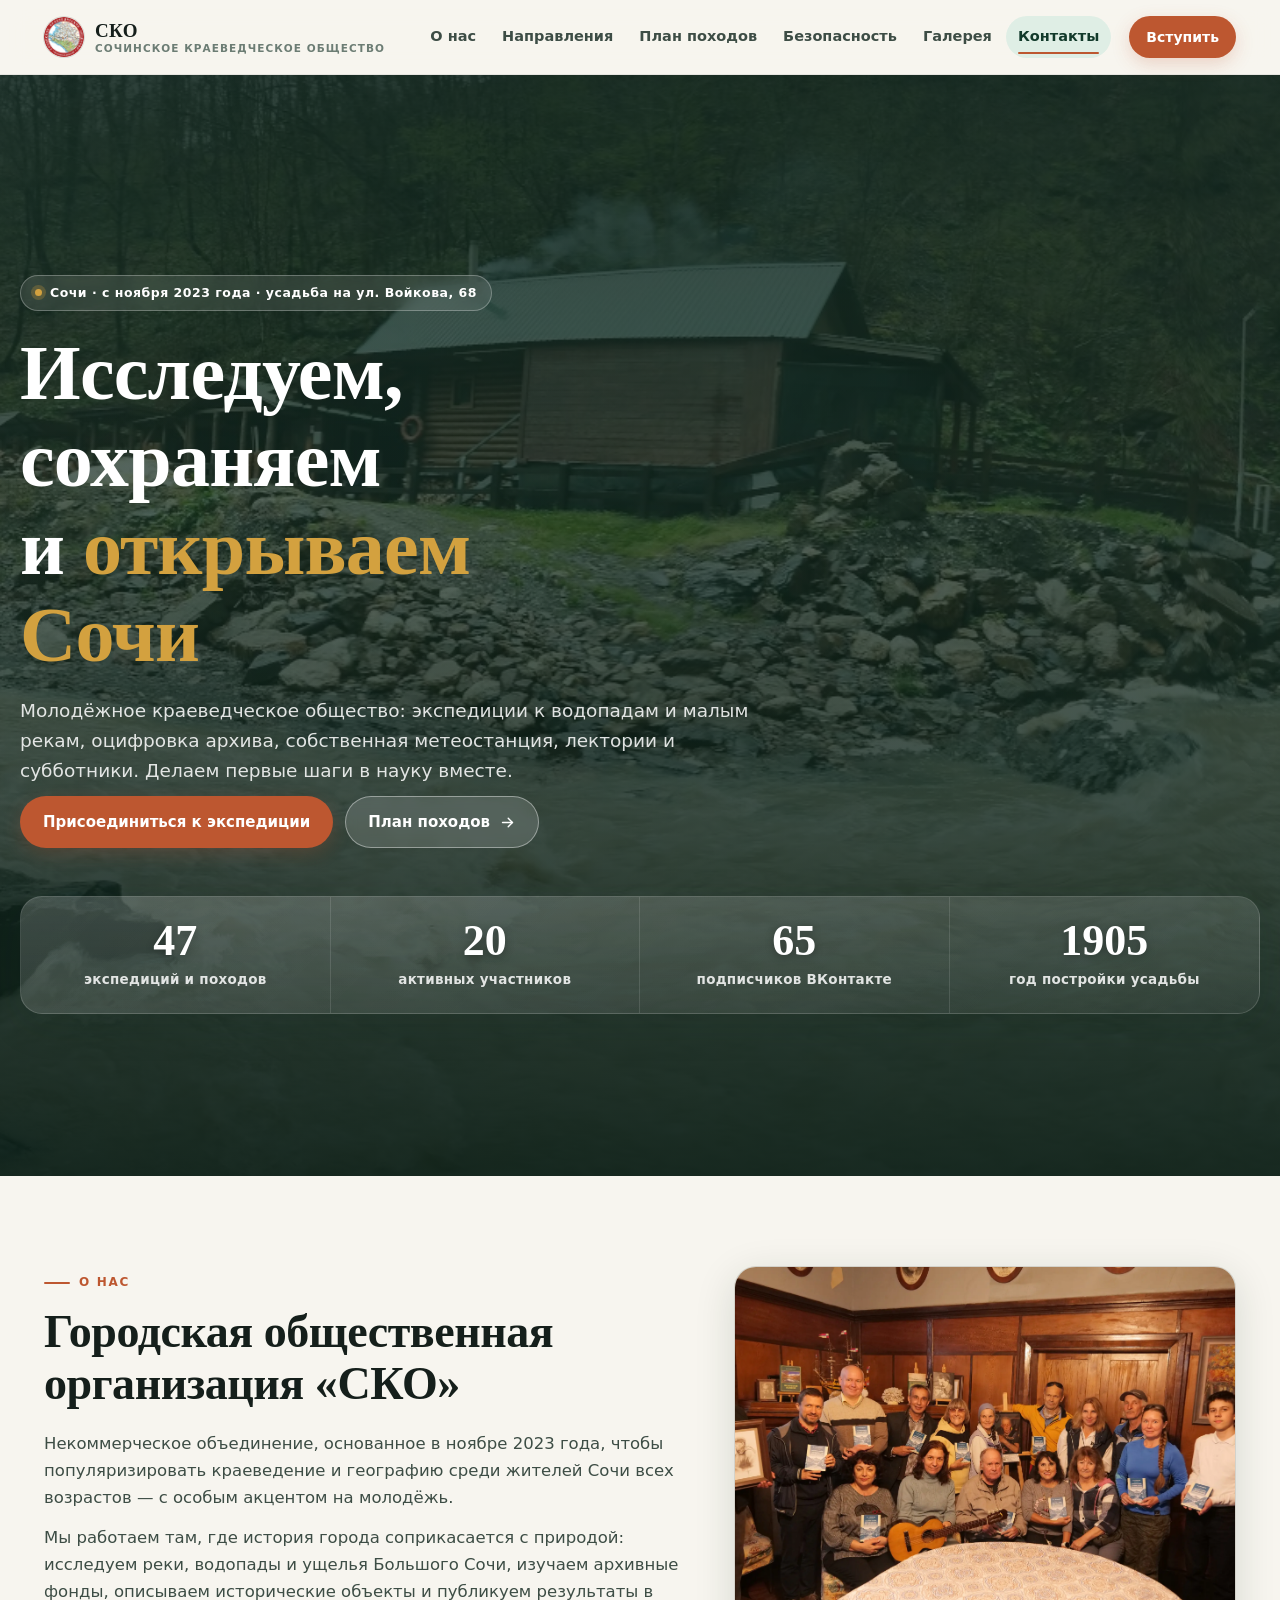
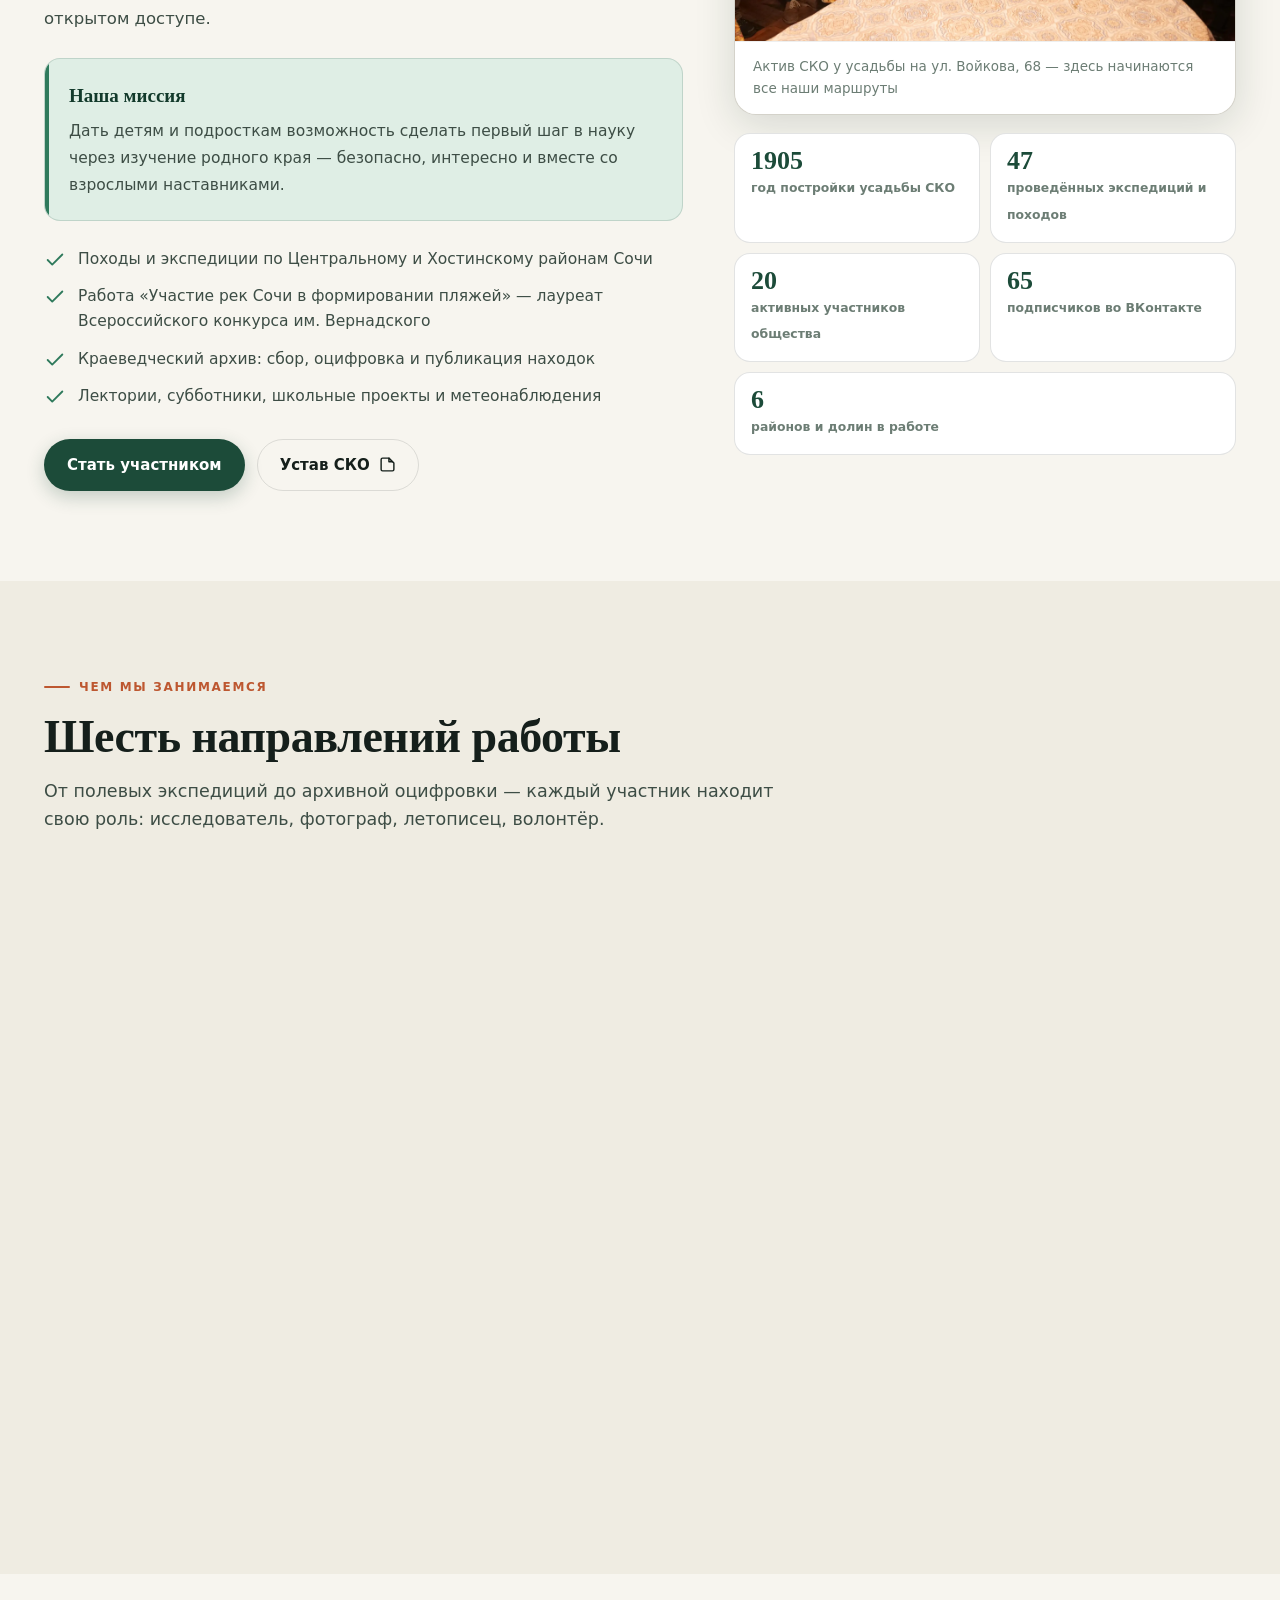
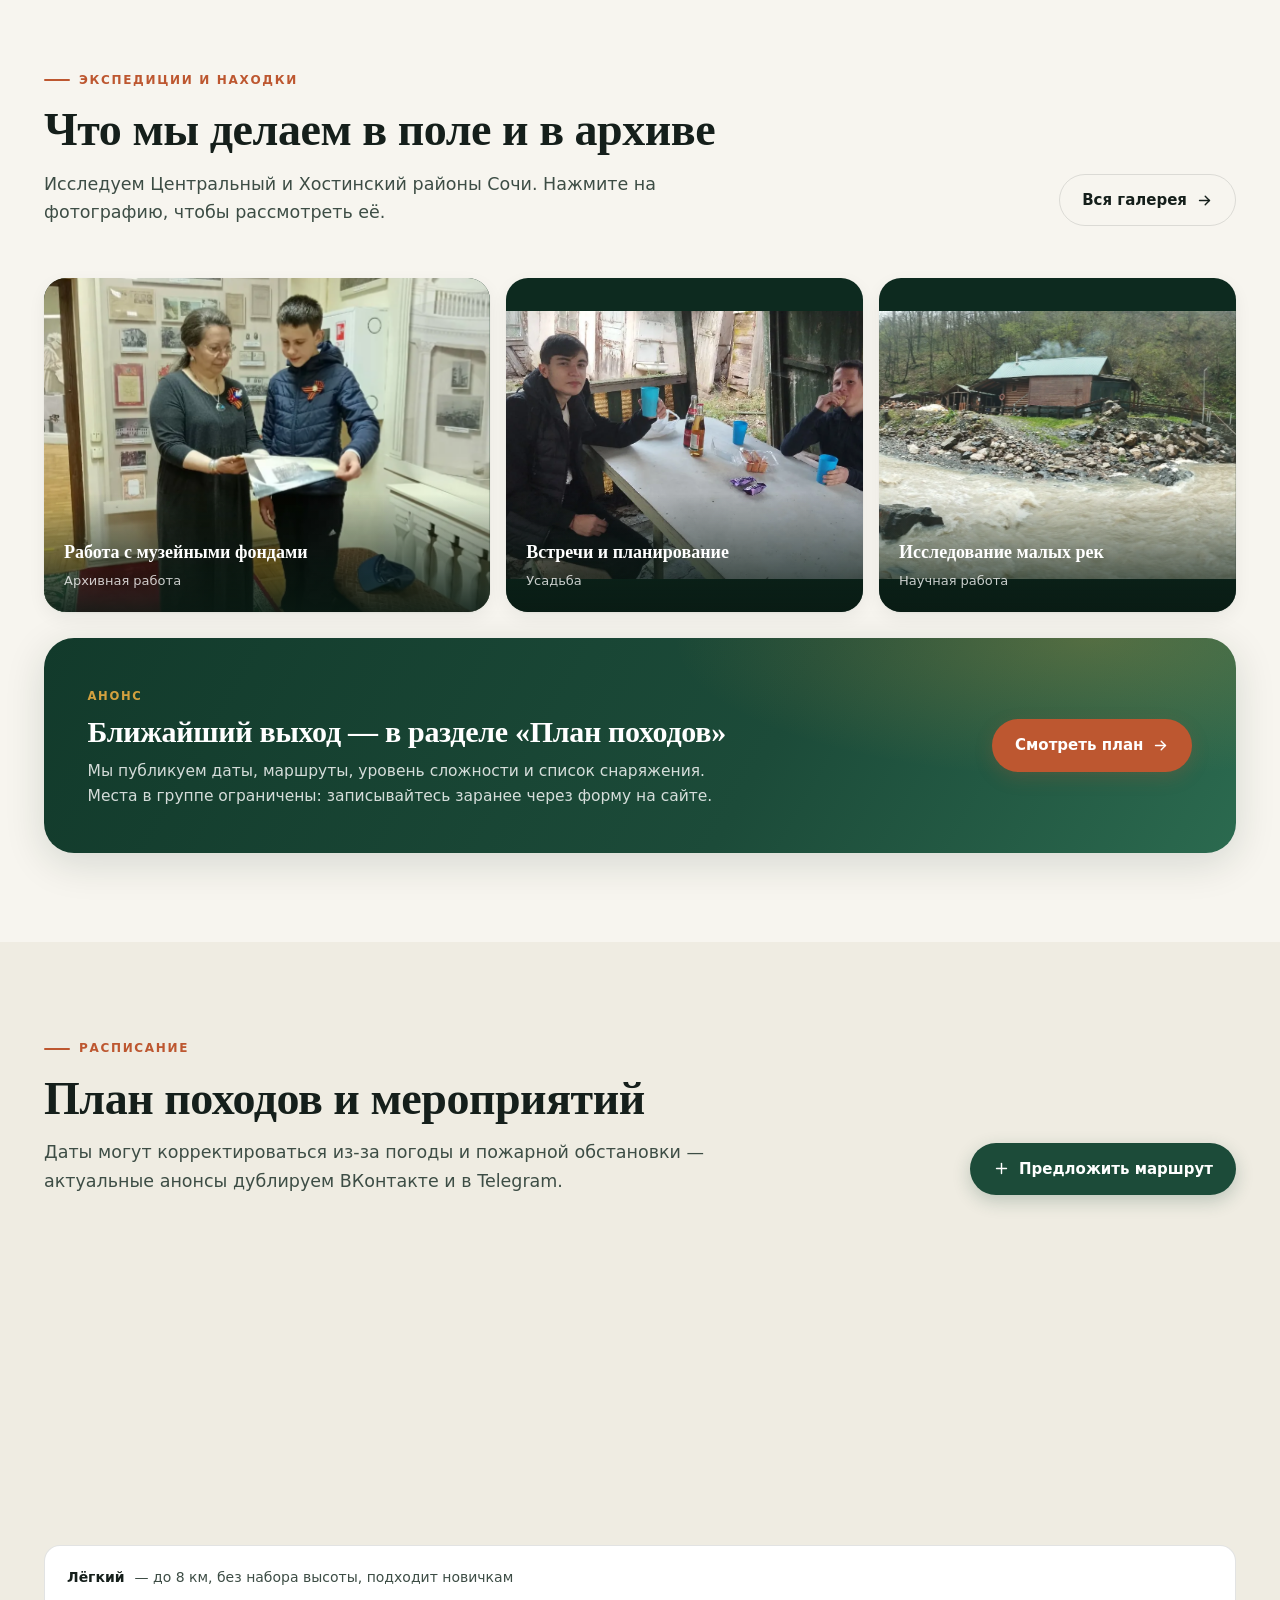
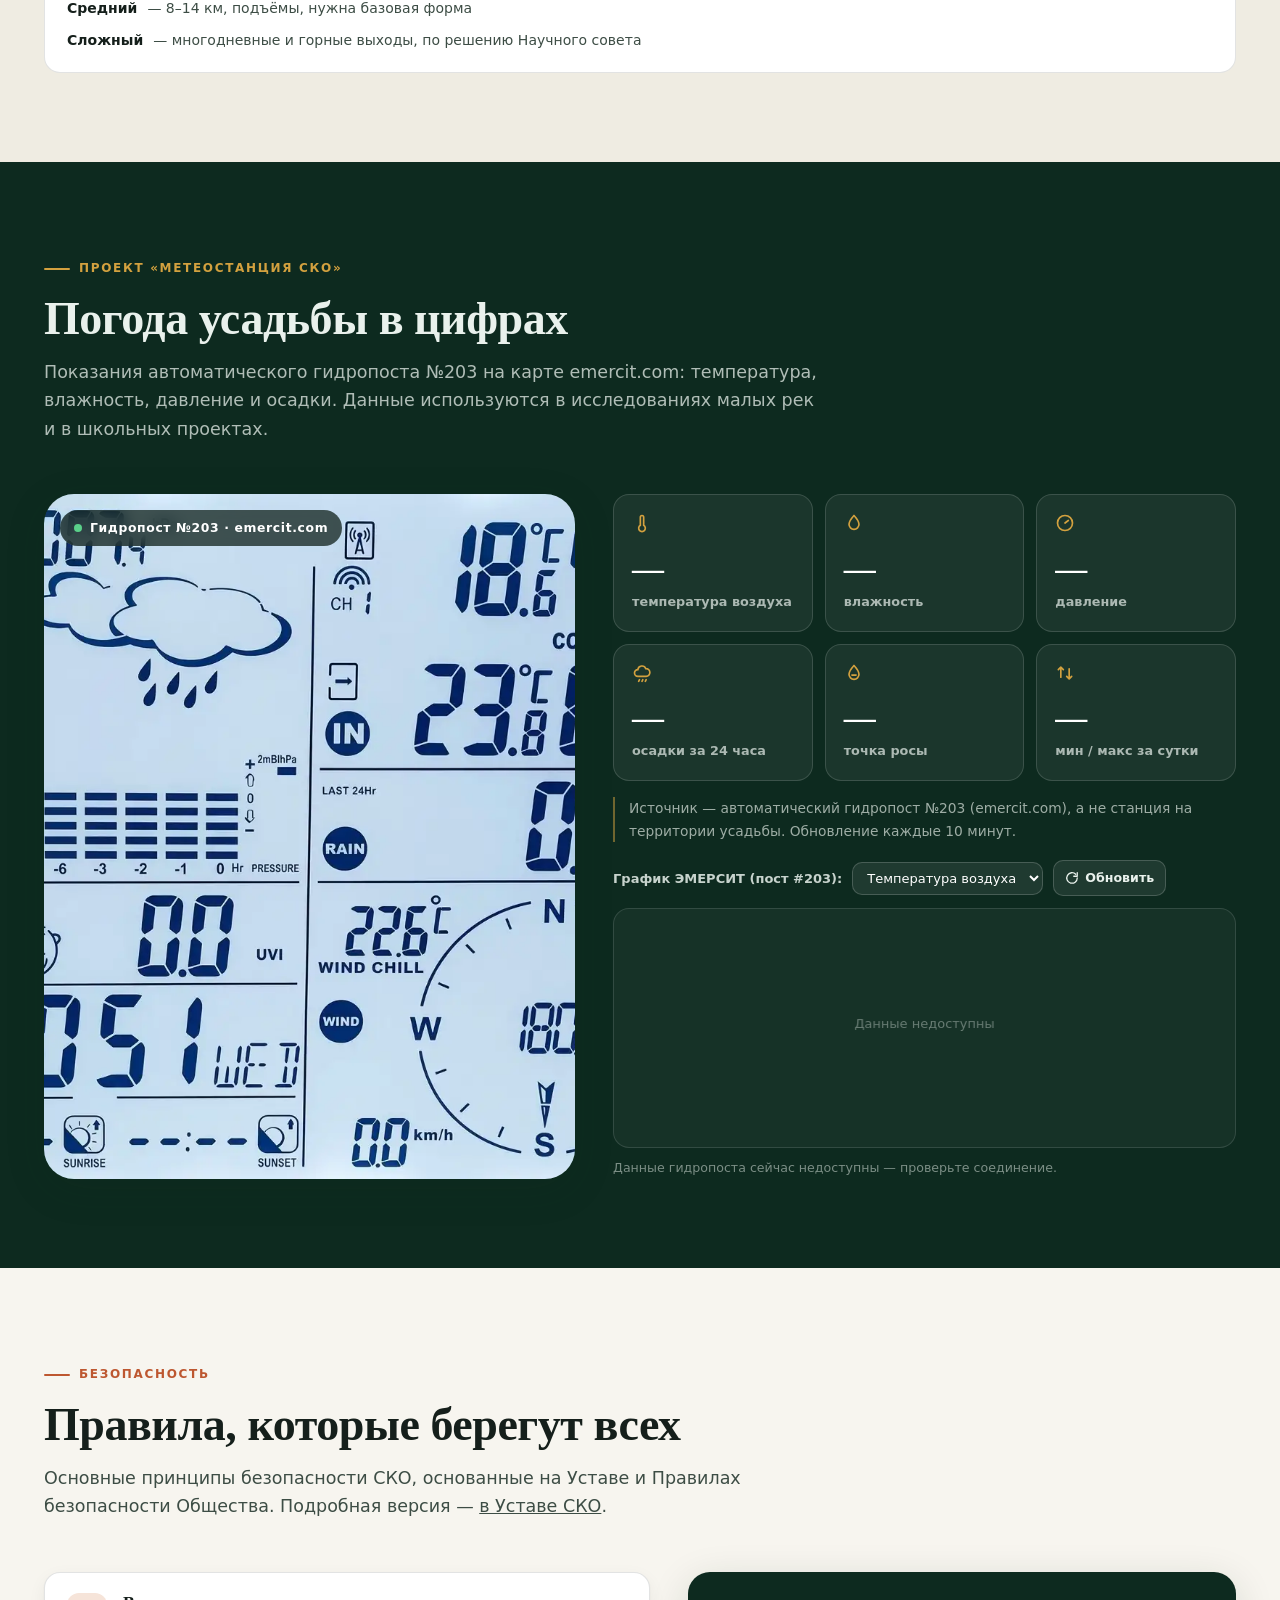
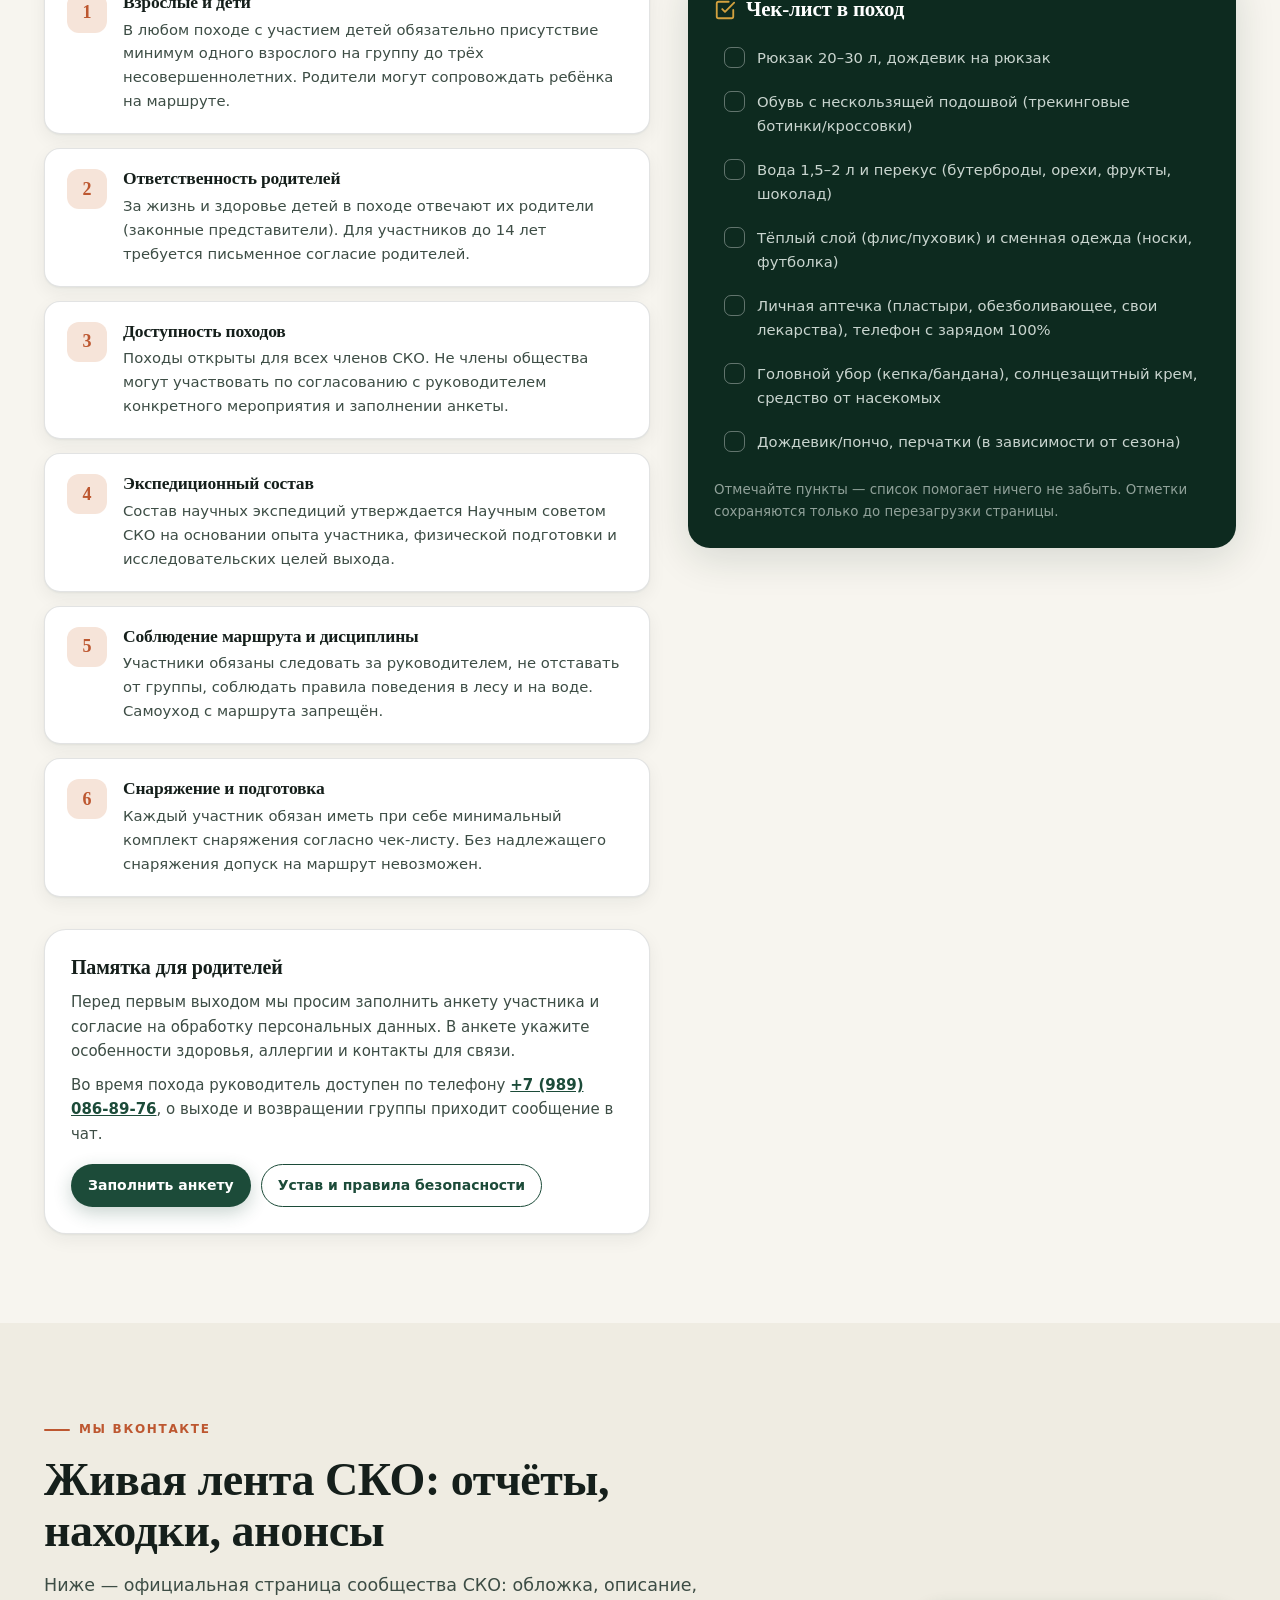
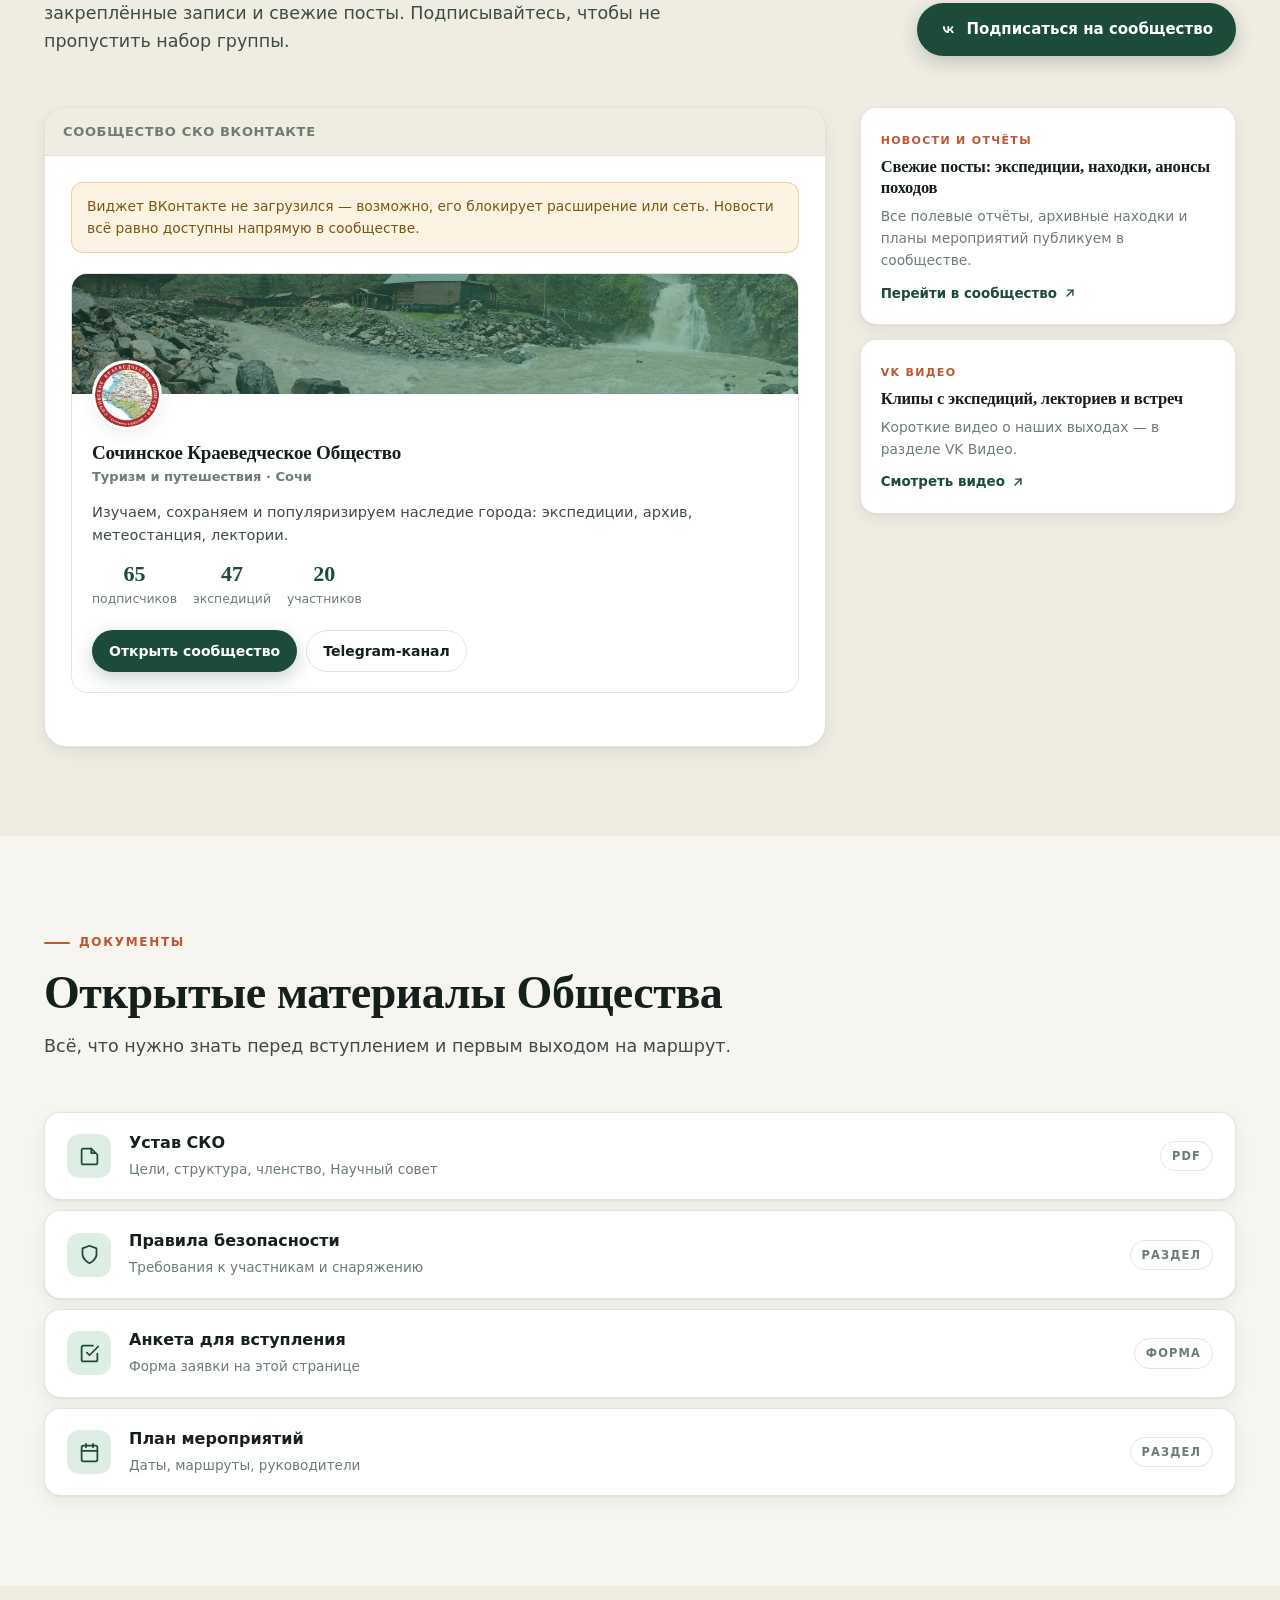
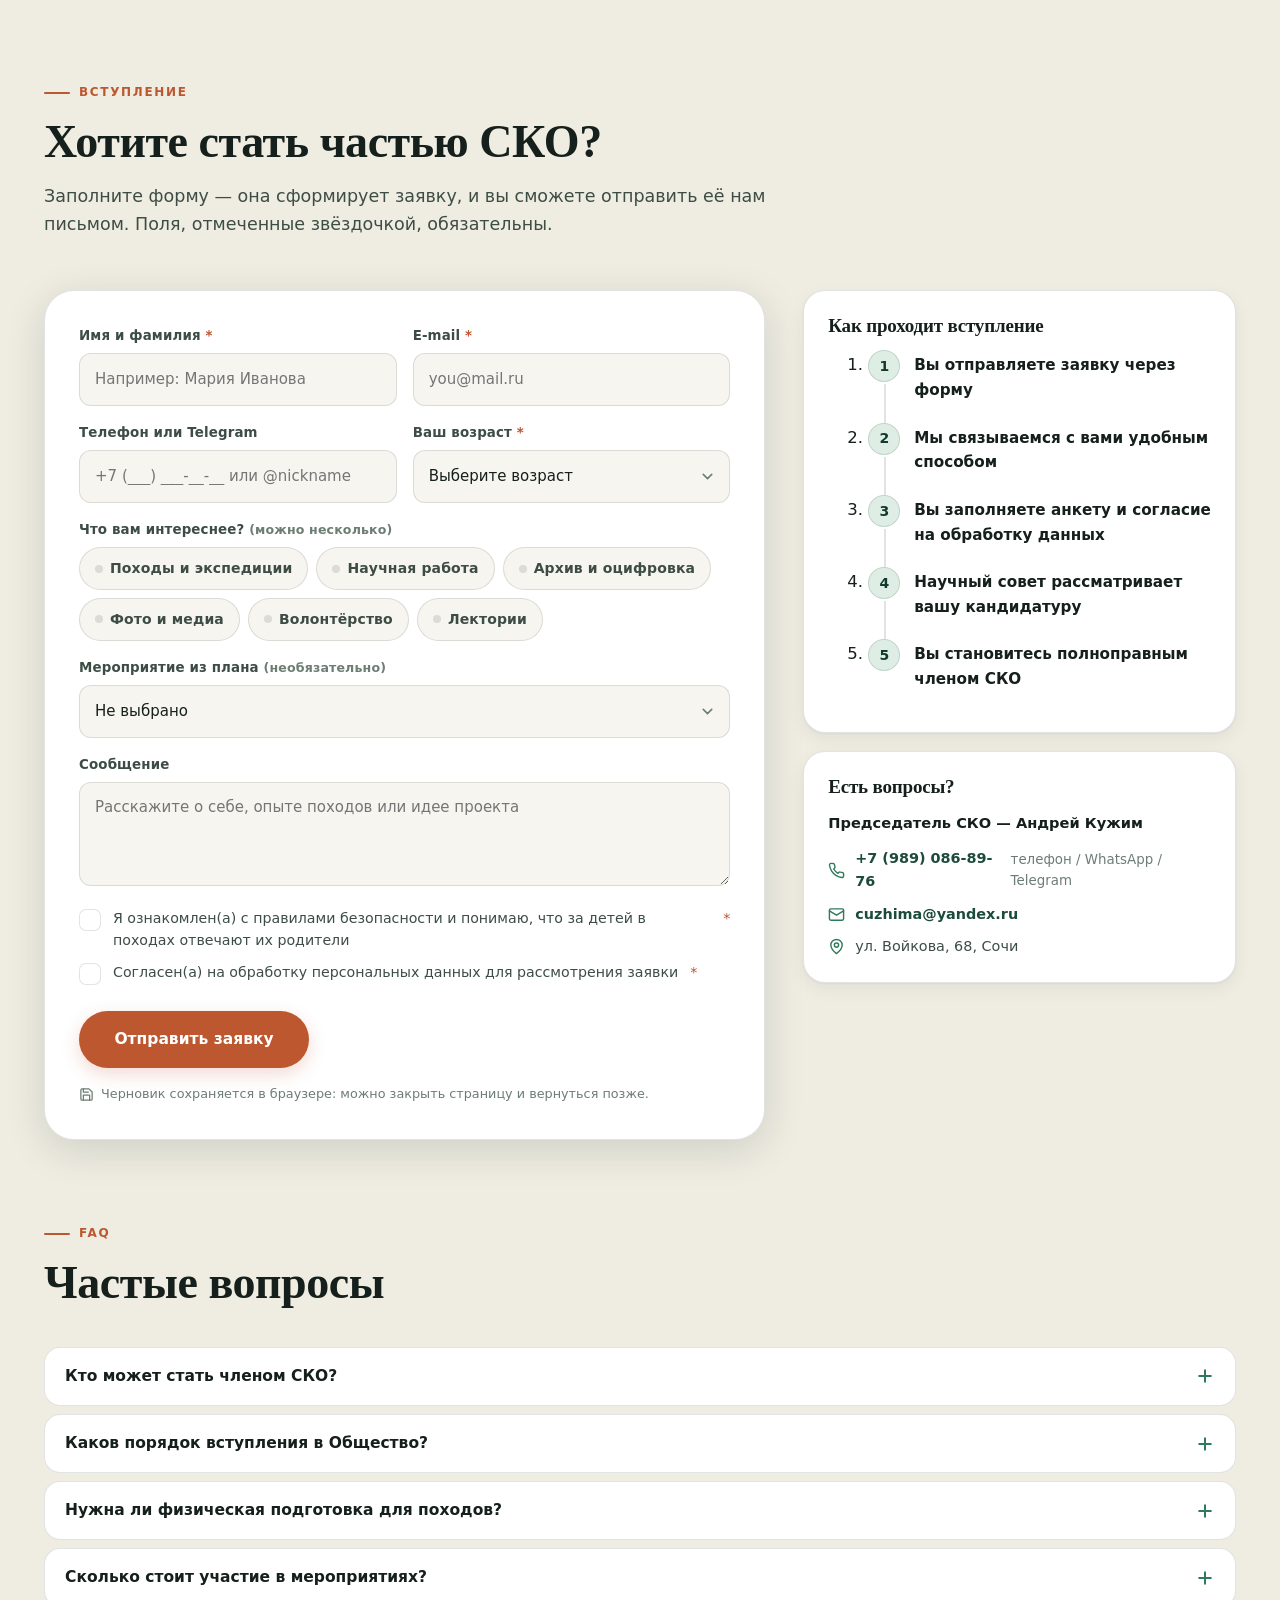
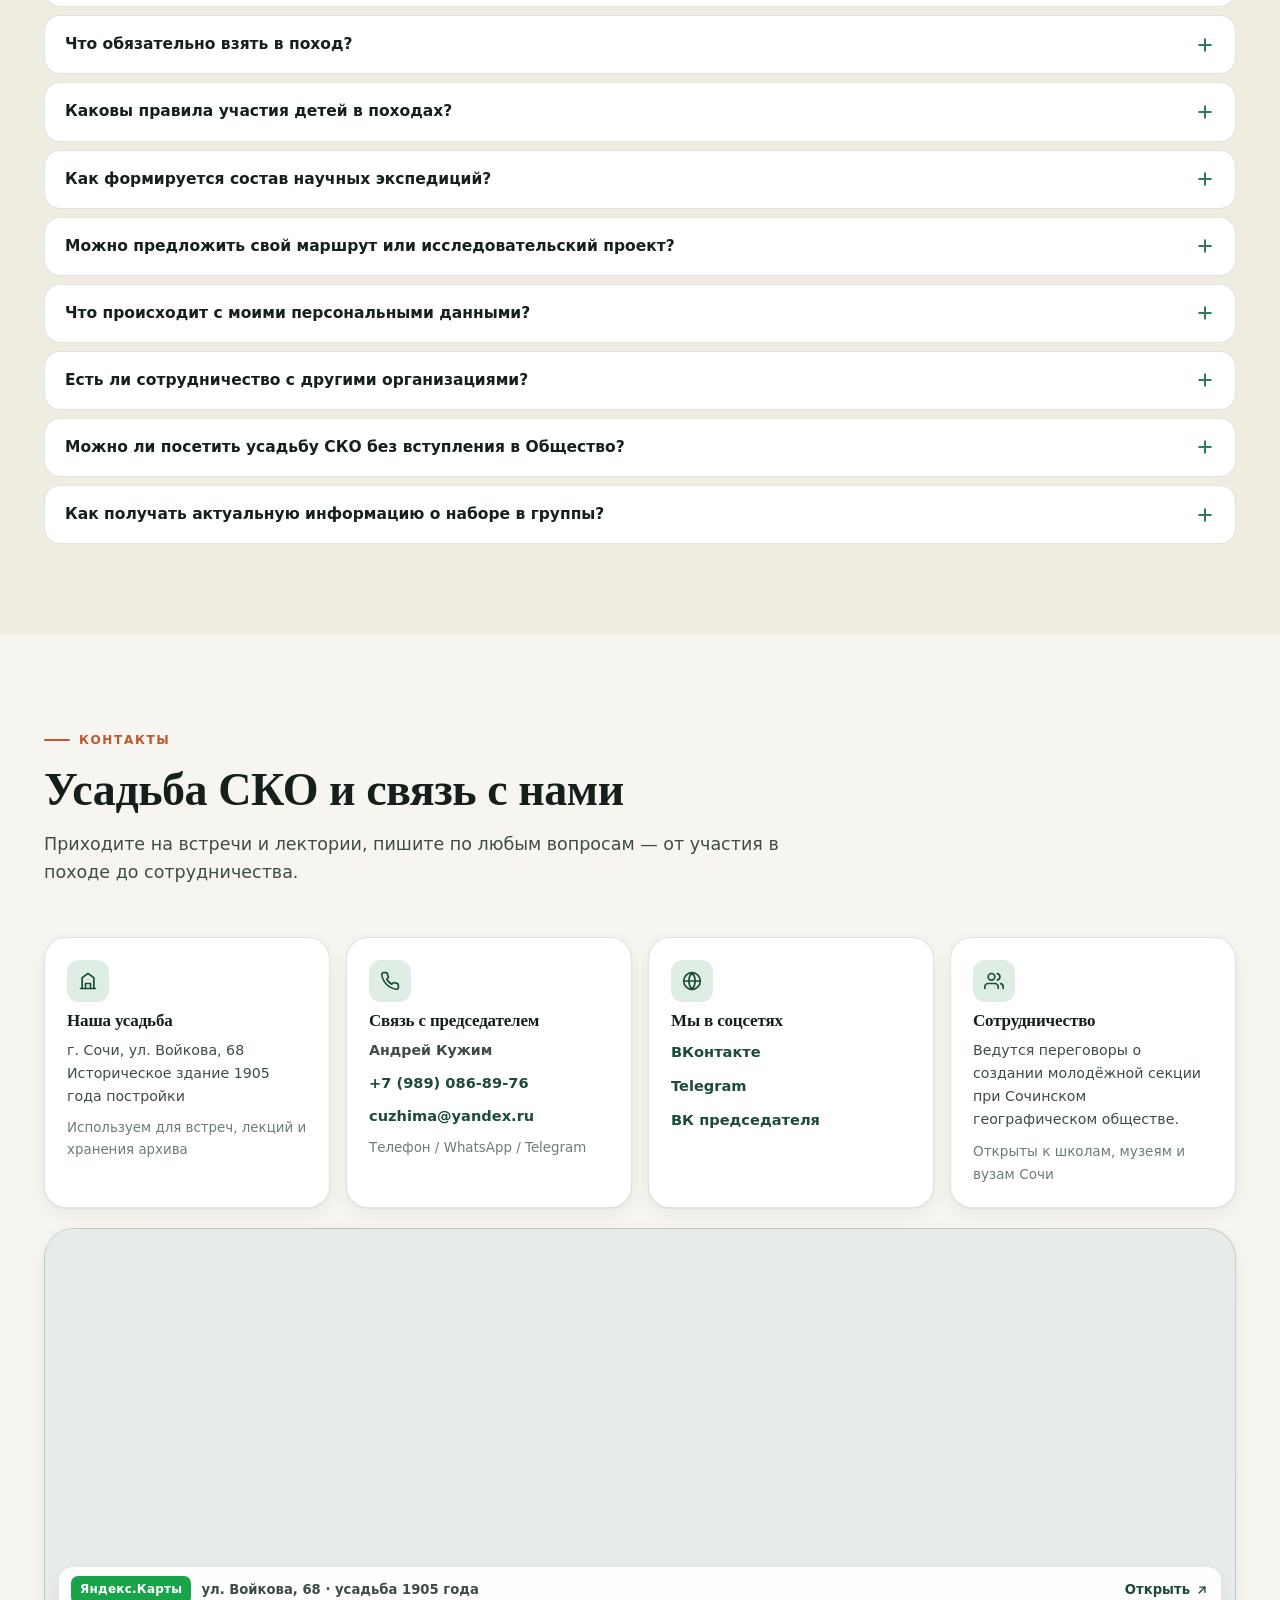
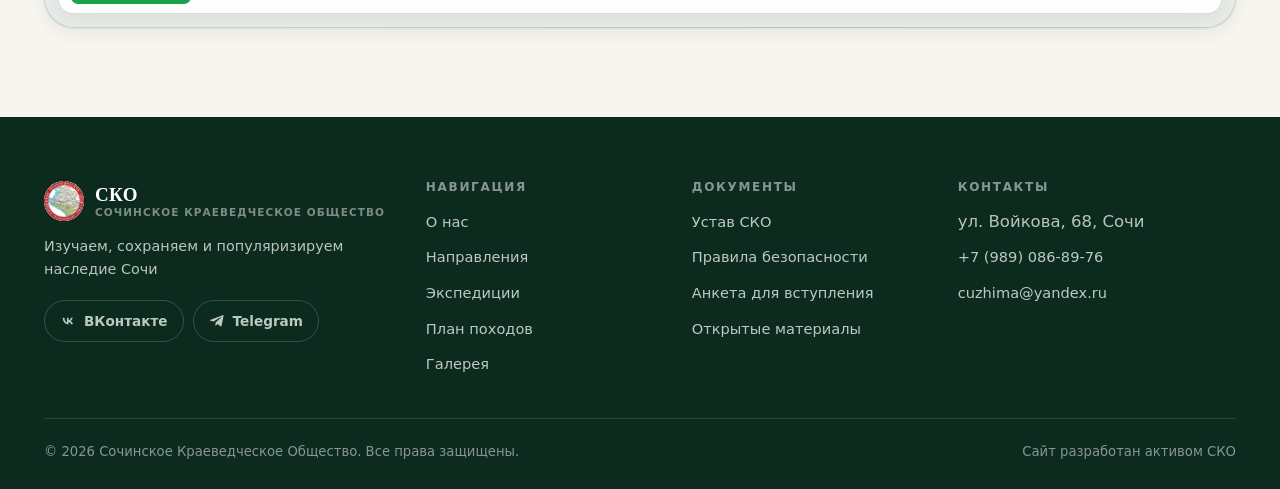
==== commit 06b6ec09: "Fix: images (local WebP), 2GIS→Yandex Maps, all previous improvements" ====
--- a/index.html
+++ b/index.html
@@ -6,7 +6,7 @@
 <meta name="theme-color" content="#0e2b20">
 <title>СКО — Сочинское Краеведческое Общество</title>
 <meta name="description" content="Молодёжное краеведческое общество Сочи: экспедиции к водопадам и малым рекам, оцифровка архива, собственная метеостанция, лектории и субботники. Усадьба 1905 года на ул. Войкова, 68.">
-<link rel="icon" href="https://lh3.googleusercontent.com/d/1CQIxNrm-CXsf4BWOlO2GdbK85vLv34pB" type="image/png">
+<link rel="icon" href="images/result/logo.webp" type="image/webp">
 
 <!-- Шрифты (fontsource CDN) -->
 <link rel="stylesheet" href="https://cdn.jsdelivr.net/npm/@fontsource/manrope@5.0.20/400.css">
@@ -27,7 +27,7 @@
 <header class="header" id="header">
   <div class="wrap header__in">
     <a class="brand" href="#top" aria-label="СКО — на главную">
-      <span class="brand__mark"><img src="https://lh3.googleusercontent.com/d/1PmjriBGvJFAJCrQesojWT7oEwFiP4Kl-" alt="Эмблема СКО" data-scene="logo" data-fallback></span>
+      <span class="brand__mark"><img src="images/result/logo.webp" alt="Эмблема СКО"></span>
       <span class="brand__txt">
         <span class="brand__name">СКО</span>
         <span class="brand__sub">Сочинское Краеведческое Общество</span>
@@ -75,7 +75,7 @@
 
 <!-- HERO -->
 <section class="hero" aria-label="Сочинское Краеведческое Общество">
-  <div class="hero__bg"><img src="https://lh3.googleusercontent.com/d/1o4h54KKY4_3k_2oA8nRP91jt4dN0M07z" alt="Горная река в окрестностях Сочи" data-scene="river" data-fallback></div>
+  <div class="hero__bg"><img src="images/result/hero-bg1.webp" alt="Горная река в окрестностях Сочи"></div>
   <div class="wrap hero__in">
     <div>
       <span class="chip"><i class="dot"></i> Сочи · с ноября 2023 года · усадьба на ул. Войкова, 68</span>
@@ -133,7 +133,7 @@
 
       <div class="reveal" data-d="2">
         <figure class="figure" style="margin:0">
-          <img src="https://lh3.googleusercontent.com/d/17a46ig5D5SDTJCnBxVQYMDd7mLZD2VJQ" alt="Команда Сочинского Краеведческого Общества" data-scene="team" data-fallback>
+          <img src="images/result/team.webp" alt="Команда Сочинского Краеведческого Общества">
           <figcaption>Актив СКО у усадьбы на ул. Войкова, 68 — здесь начинаются все наши маршруты</figcaption>
         </figure>
         <div class="mini-stats">
@@ -239,7 +239,7 @@
     <div class="meteo">
       <div class="meteo__media reveal">
         <span class="meteo__badge"><i class="live"></i> Гидропост №203 · emercit.com</span>
-        <img src="https://lh3.googleusercontent.com/d/1H-WDgIXsupFDg37rG9dAj-6M5vmYMOGH" alt="Монтаж автоматической метеостанции на территории усадьбы СКО" data-scene="meteo" data-fallback>
+        <img src="images/result/meteo.webp" alt="Монтаж автоматической метеостанции на территории усадьбы СКО">
       </div>
 
       <div class="reveal" data-d="2">
@@ -345,9 +345,9 @@
         <div class="vk-fallback is-on" id="vkFallback">
           <p class="vk-fallback__warn" id="vkFallbackWarn">Виджет ВКонтакте не загрузился — возможно, его блокирует расширение или сеть. Новости всё равно доступны напрямую в сообществе.</p>
           <div class="vk-card">
-            <div class="vk-card__cover"><img src="https://lh3.googleusercontent.com/d/1o4h54KKY4_3k_2oA8nRP91jt4dN0M07z" alt="" data-scene="river" data-fallback></div>
+            <div class="vk-card__cover"><img src="images/result/hero-bg1.webp" alt=""></div>
             <div class="vk-card__in">
-              <div class="vk-card__logo"><img src="https://lh3.googleusercontent.com/d/1PmjriBGvJFAJCrQesojWT7oEwFiP4Kl-" alt="Эмблема СКО" data-scene="logo" data-fallback></div>
+              <div class="vk-card__logo"><img src="images/result/logo.webp" alt="Эмблема СКО"></div>
               <h3>Сочинское Краеведческое Общество</h3>
               <span class="kind">Туризм и путешествия · Сочи</span>
               <p>Изучаем, сохраняем и популяризируем наследие города: экспедиции, архив, метеостанция, лектории.</p>
@@ -565,13 +565,13 @@
     </div>
 
     <div class="mapwrap reveal" id="mapWrap">
-      <iframe id="mapFrame" title="Усадьба СКО на карте 2ГИС" loading="lazy" referrerpolicy="no-referrer-when-downgrade"
-        src="https://widgets.2gis.com/widget?type=map&options=%7B%22center%22%3A%5B39.7273196%2C43.5879656%5D%2C%22zoom%22%3A17%2C%22markers%22%3A%5B%7B%22lat%22%3A43.5879656%2C%22lon%22%3A39.7273196%2C%22label%22%3A%22Усадьба%20СКО%22%7D%5D%7D"></iframe>
+      <iframe id="mapFrame" title="Усадьба СКО на карте Яндекс" loading="lazy" referrerpolicy="no-referrer-when-downgrade"
+        src="https://yandex.ru/maps/embed/?ll=39.7273196%2C43.5879656&z=17&pt=39.7273196%2C43.5879656&l=map&si=2"></iframe>
 
       <div class="mapwrap__bar">
-        <span class="mapwrap__brand">2ГИС</span>
+        <span class="mapwrap__brand">Яндекс.Карты</span>
         <span>ул. Войкова, 68 · усадьба 1905 года</span>
-        <a href="https://2gis.ru/sochi/search/%D0%92%D0%BE%D0%B9%D0%BA%D0%BE%D0%B2%D0%B0%2C%2068" target="_blank" rel="noopener">Открыть <svg viewBox="0 0 24 24" fill="none" stroke="currentColor" stroke-width="2.4" stroke-linecap="round" stroke-linejoin="round"><path d="M7 17L17 7"/><path d="M8 7h9v9"/></svg></a>
+        <a href="https://yandex.ru/maps/?text=Сочи%2C+ул.+Войкова%2C+68" target="_blank" rel="noopener">Открыть <svg viewBox="0 0 24 24" fill="none" stroke="currentColor" stroke-width="2.4" stroke-linecap="round" stroke-linejoin="round"><path d="M7 17L17 7"/><path d="M8 7h9v9"/></svg></a>
       </div>
 
       <div class="mapcover" id="mapCover">
@@ -580,7 +580,7 @@
         <span>ул. Войкова, 68, Сочи · здание 1905 года</span>
         <div class="mapcover__act">
           <a class="btn btn--green btn--sm" href="https://2gis.ru/sochi/search/%D0%92%D0%BE%D0%B9%D0%BA%D0%BE%D0%B2%D0%B0%2C%2068" target="_blank" rel="noopener">Открыть в 2ГИС</a>
-          <a class="btn btn--ghost btn--sm" href="https://yandex.ru/maps/?text=Сочи,+ул.+Войкова,+68" target="_blank" rel="noopener">Яндекс.Карты</a>
+          <a class="btn btn--ghost btn--sm" href="https://yandex.ru/maps/?text=Сочи%2C+ул.+Войкова%2C+68" target="_blank" rel="noopener">Яндекс.Карты</a>
         </div>
       </div>
     </div>
@@ -594,7 +594,7 @@
     <div class="footer__grid">
       <div class="footer__about">
         <a class="brand" href="#top">
-          <span class="brand__mark"><img src="https://lh3.googleusercontent.com/d/1PmjriBGvJFAJCrQesojWT7oEwFiP4Kl-" alt="Эмблема СКО" data-scene="logo" data-fallback></span>
+          <span class="brand__mark"><img src="images/result/logo.webp" alt="Эмблема СКО"></span>
           <span class="brand__txt"><span class="brand__name">СКО</span><span class="brand__sub">Сочинское Краеведческое Общество</span></span>
         </a>
         <p>Изучаем, сохраняем и популяризируем наследие Сочи</p>
@@ -1101,13 +1101,13 @@
    7. ГАЛЕРЕЯ ЭКСПЕДИЦИЙ + ЛАЙТБОКС
    ===================================================================== */
 var GALLERY = [
-  {src:'https://lh3.googleusercontent.com/d/16Ejv9bwSM84GWSB8oyjpNRLFRkwSeVl1', scene:'archive', t:'Работа с музейными фондами', d:'Изучаем материалы музея истории Сочи: сверяем данные о дачах, улицах и владельцах усадеб, ищем документы по зданию на Войкова, 68.', cat:'Архивная работа'},
-  {src:'https://lh3.googleusercontent.com/d/1cCJxMMSbeeRGsvA1HLJrq9QJPmSKg2o4', scene:'gazebo',  t:'Встречи и планирование', d:'В беседке усадьбы проходят рабочие встречи: разбираем маршруты предстоящих походов, распределяем задачи и обсуждаем итоги экспедиций.', cat:'Усадьба'},
-  {src:'https://lh3.googleusercontent.com/d/1o4h54KKY4_3k_2oA8nRP91jt4dN0M07z',    scene:'river',   t:'Исследование малых рек', d:'Замеры расхода воды, отбор проб, описание русла и береговой линии. Результаты легли в основу работы о формировании сочинских пляжей.', cat:'Научная работа'}
+  {src:'images/result/expedition2.webp', scene:'archive', t:'Работа с музейными фондами', d:'Изучаем материалы музея истории Сочи: сверяем данные о дачах, улицах и владельцах усадеб, ищем документы по зданию на Войкова, 68.', cat:'Архивная работа'},
+  {src:'images/result/expedition3.webp', scene:'gazebo',  t:'Встречи и планирование', d:'В беседке усадьбы проходят рабочие встречи: разбираем маршруты предстоящих походов, распределяем задачи и обсуждаем итоги экспедиций.', cat:'Усадьба'},
+  {src:'images/result/hero-bg1.webp',    scene:'river',   t:'Исследование малых рек', d:'Замеры расхода воды, отбор проб, описание русла и береговой линии. Результаты легли в основу работы о формировании сочинских пляжей.', cat:'Научная работа'}
 ];
 $('#gal').innerHTML = GALLERY.map(function(g, i){
   return '<button class="gcard" type="button" data-lb="'+i+'" aria-label="Открыть фото: '+g.t+'">'
-    + '<img src="'+g.src+'" alt="'+g.t+'" data-scene="'+g.scene+'" data-fallback loading="lazy">'
+    + '<img src="'+g.src+'" alt="'+g.t+'" loading="lazy">'
     + '<span class="gcard__zoom"><svg viewBox="0 0 24 24" fill="none" stroke="currentColor" stroke-width="2.2" stroke-linecap="round"><circle cx="11" cy="11" r="7"/><path d="M20 20l-3.6-3.6M11 8v6M8 11h6"/></svg></span>'
     + '<span class="gcard__cap"><b>'+g.t+'</b><span>'+g.cat+'</span></span></button>';
 }).join('');
@@ -1118,11 +1118,7 @@
   var g = GALLERY[lbIdx];
   var img = $('#lbImg');
   img.alt = g.t;
-  img.dataset.scene = g.scene;
-  img.dataset.fallback = '1';
-  img.dataset.fallbackDone = '';
   img.src = g.src;
-  img.addEventListener('error', function(){ imgFallback(img); }, {once:true});
   $('#lbTitle').textContent = g.t;
   $('#lbDesc').textContent = g.d;
   $('#lbCount').textContent = (lbIdx+1) + ' / ' + GALLERY.length;
@@ -2016,7 +2012,7 @@
 })();
 
 /* =====================================================================
-   13. КАРТА 2ГИС (с заглушкой, если iframe не загрузился)
+   13. КАРТА Яндекс.Карты (с заглушкой, если iframe не загрузился)
    ===================================================================== */
 (function(){
   var f = $('#mapFrame'), c = $('#mapCover'), loaded = false;
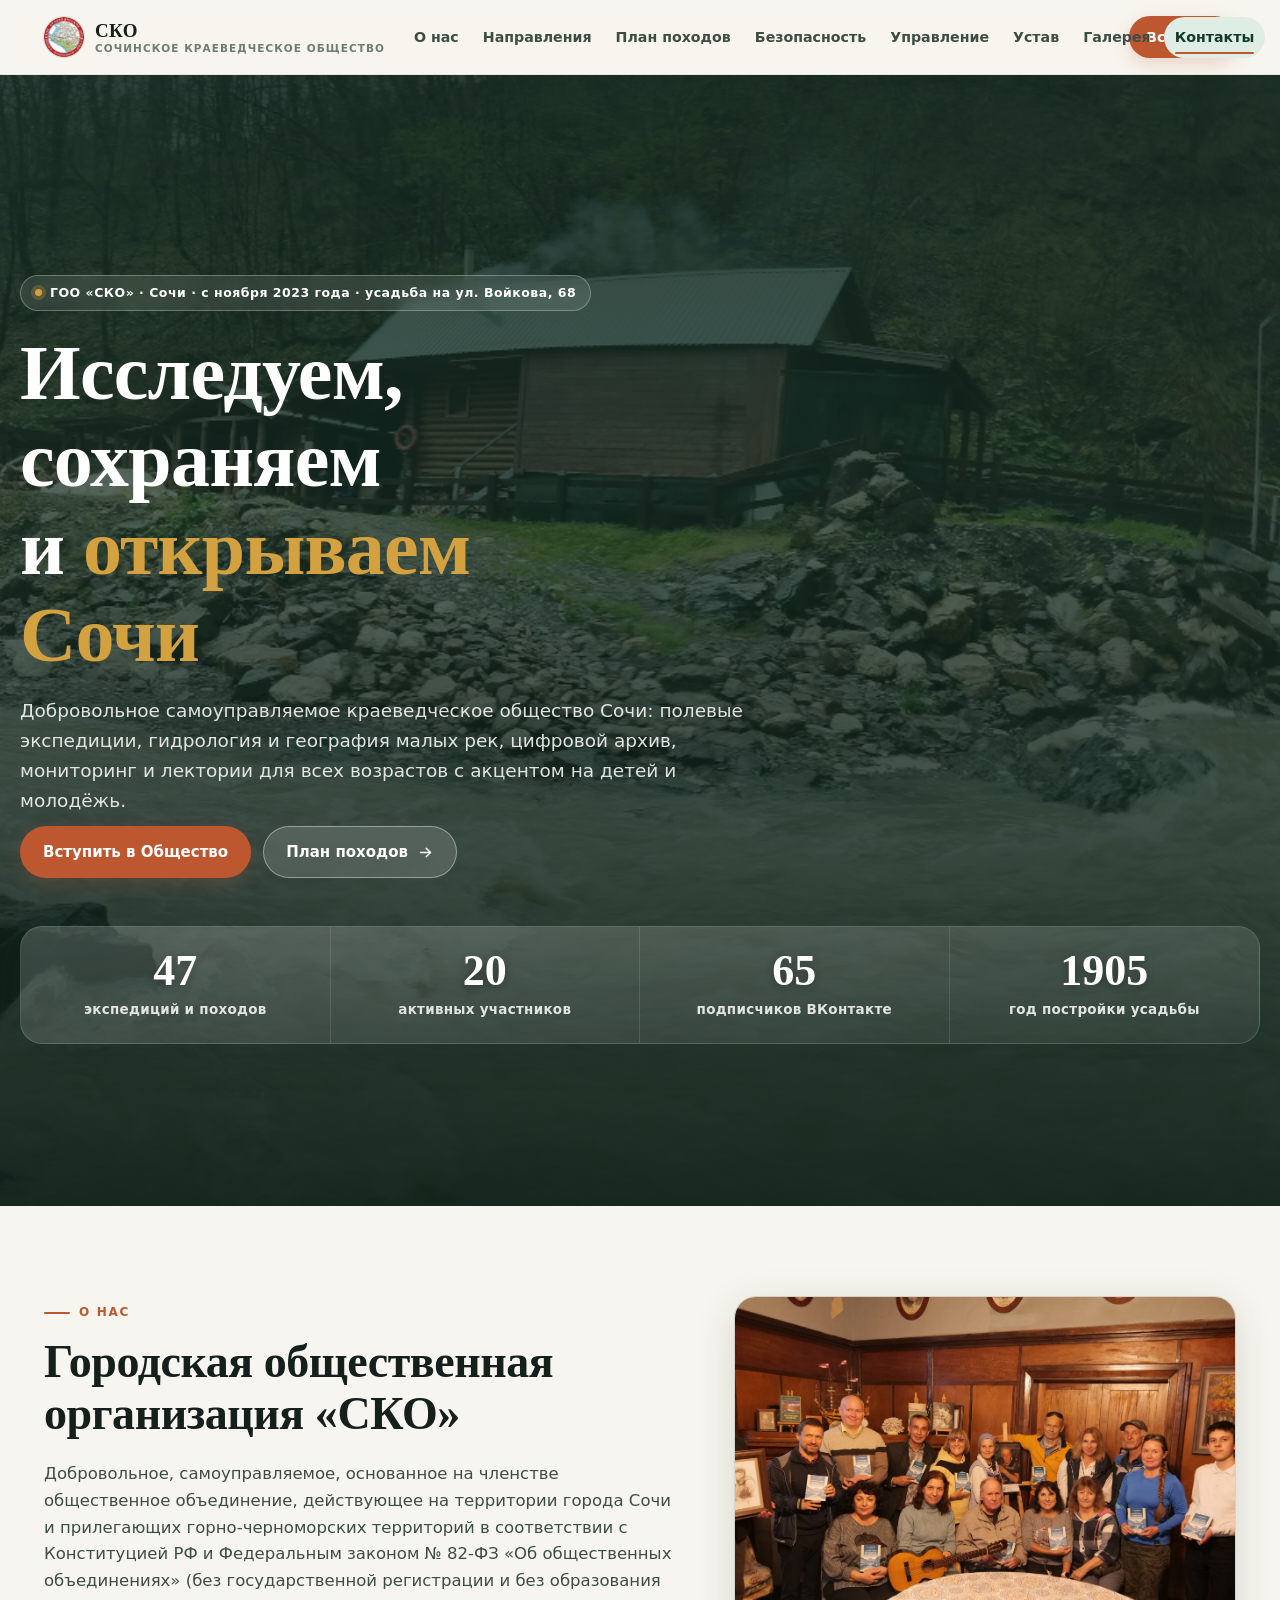
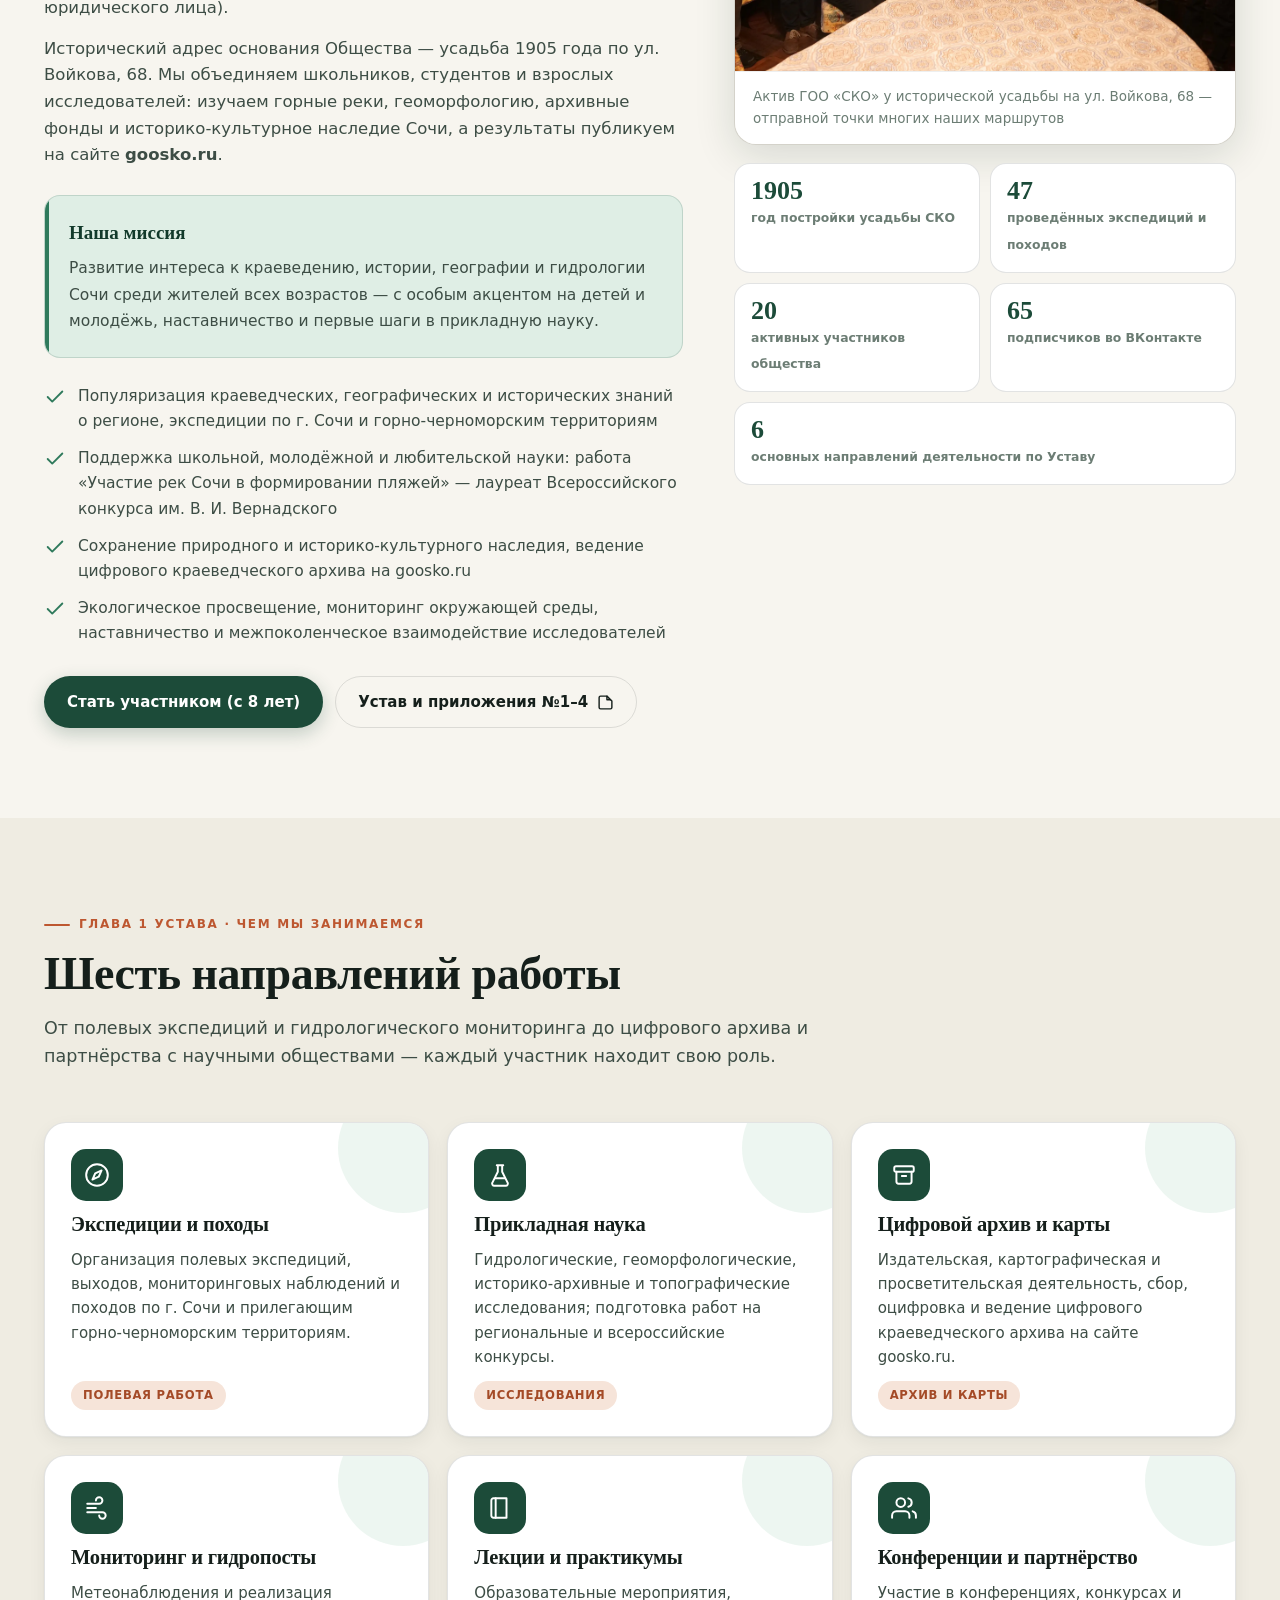
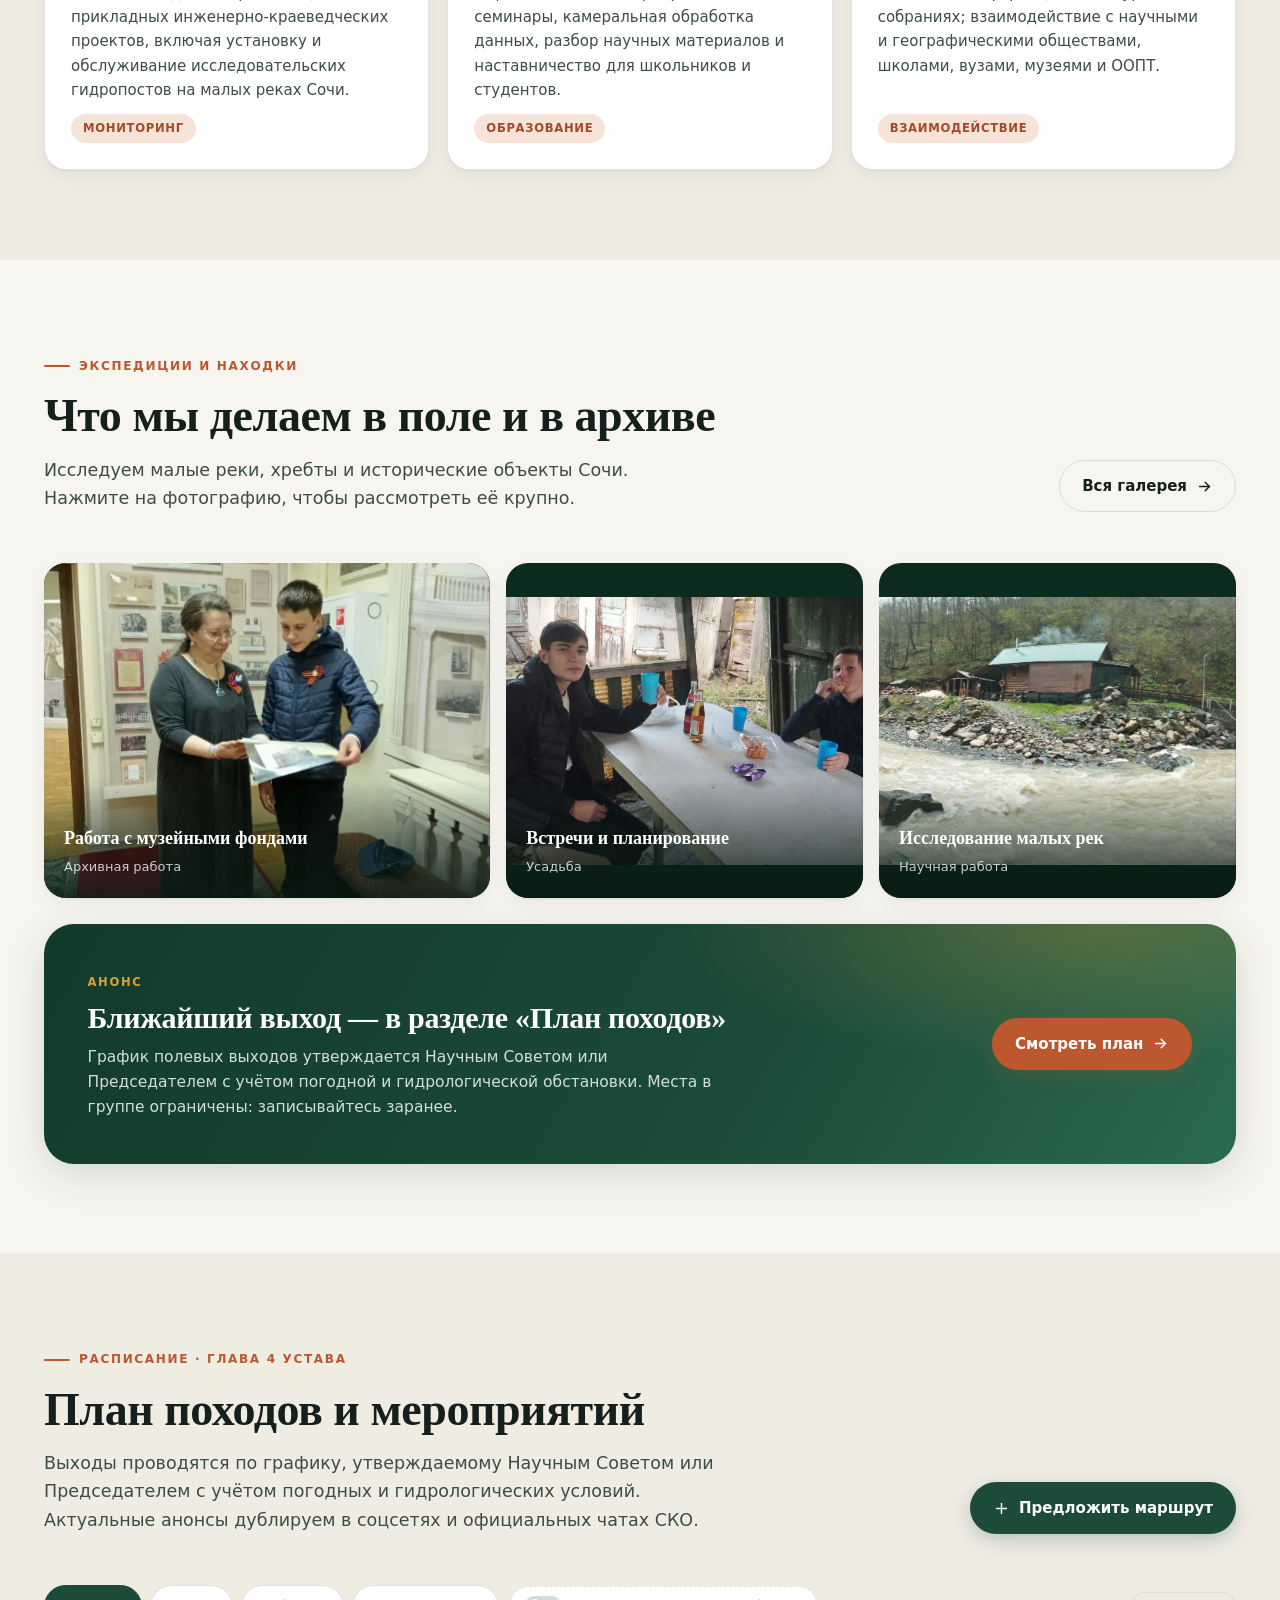
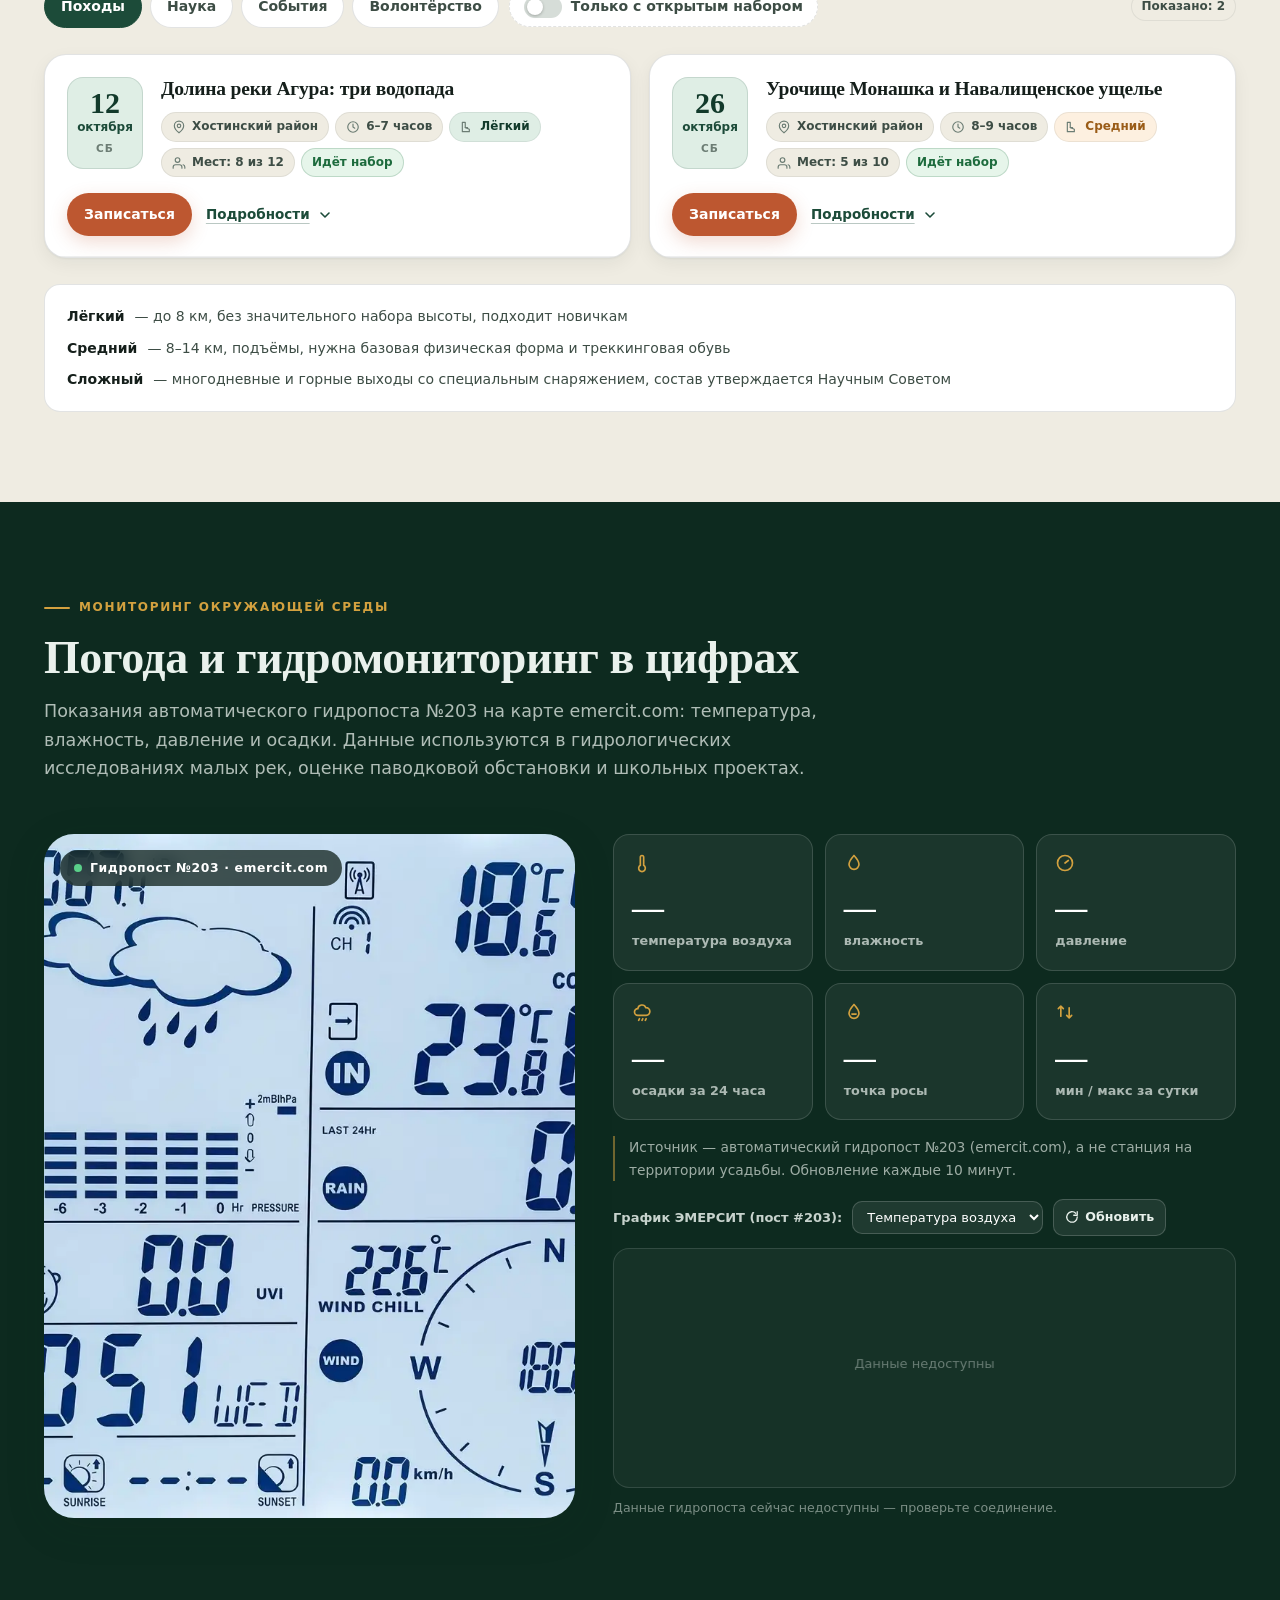
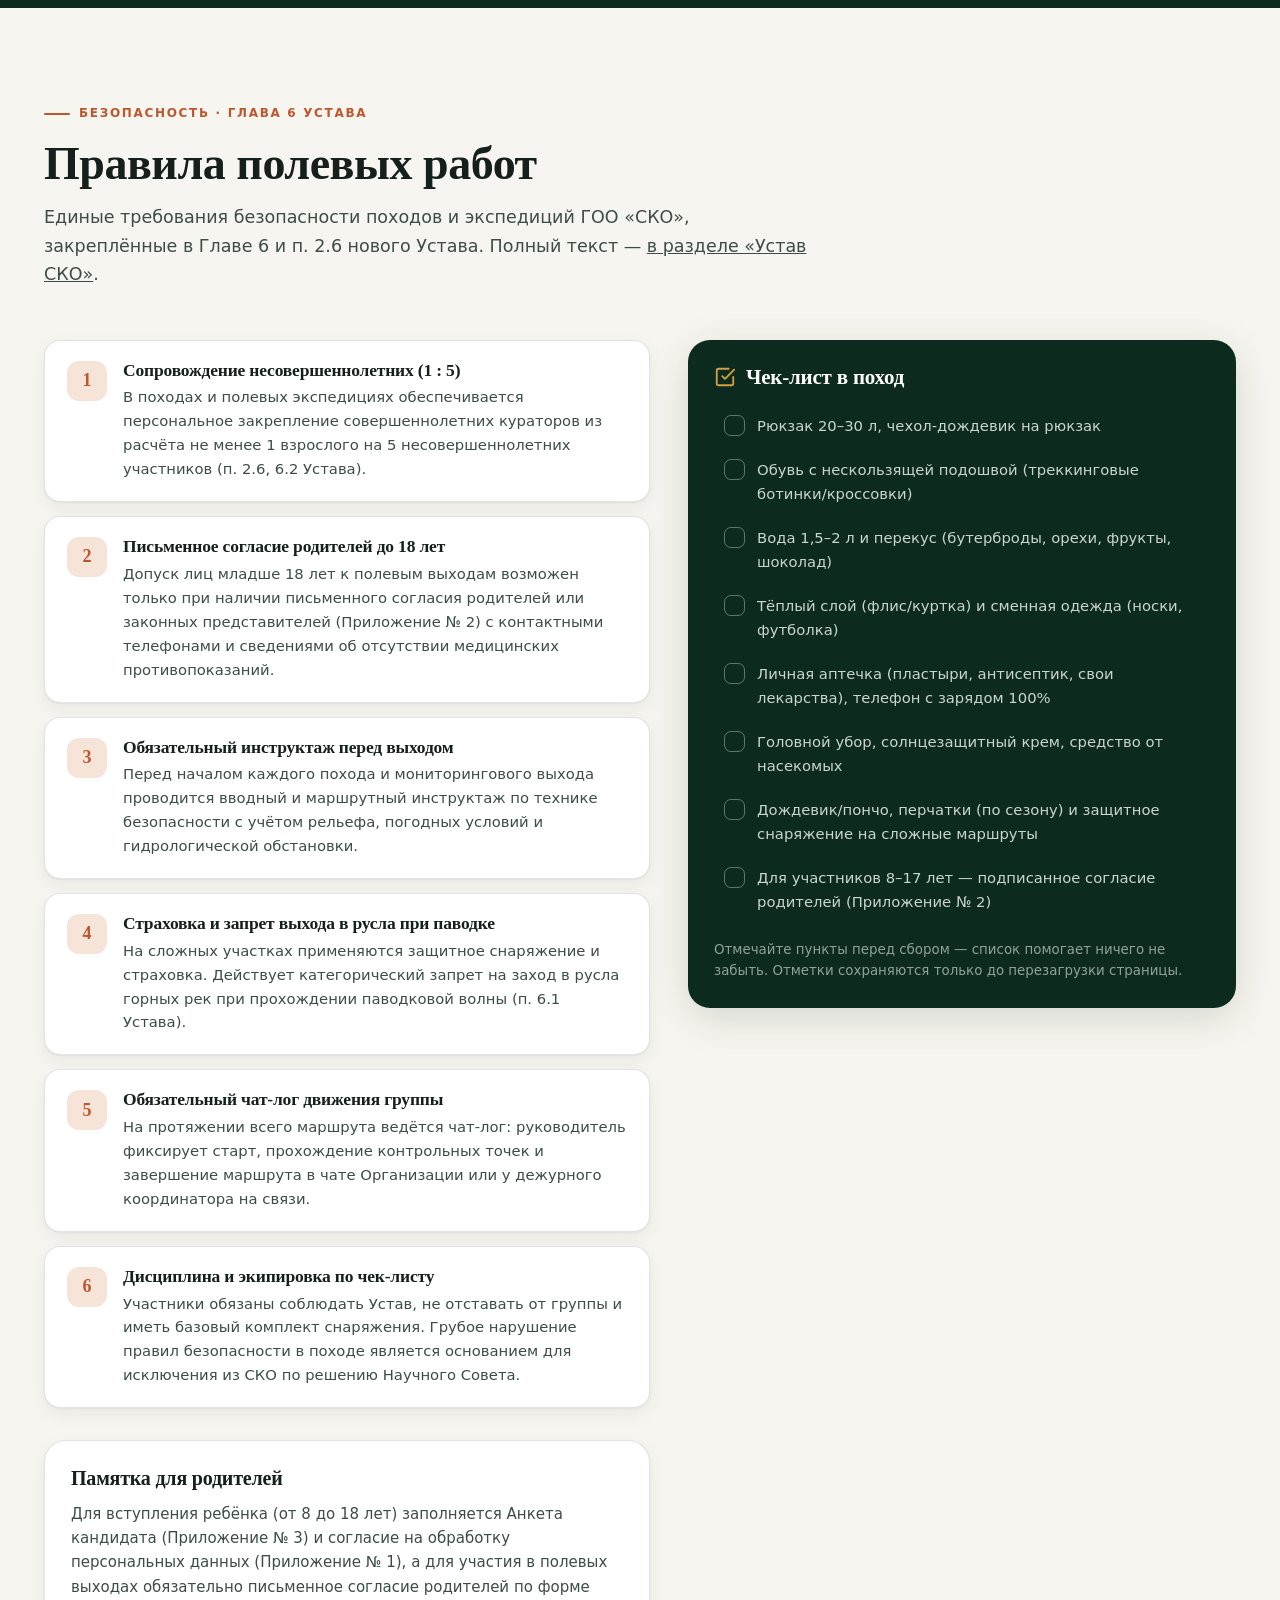
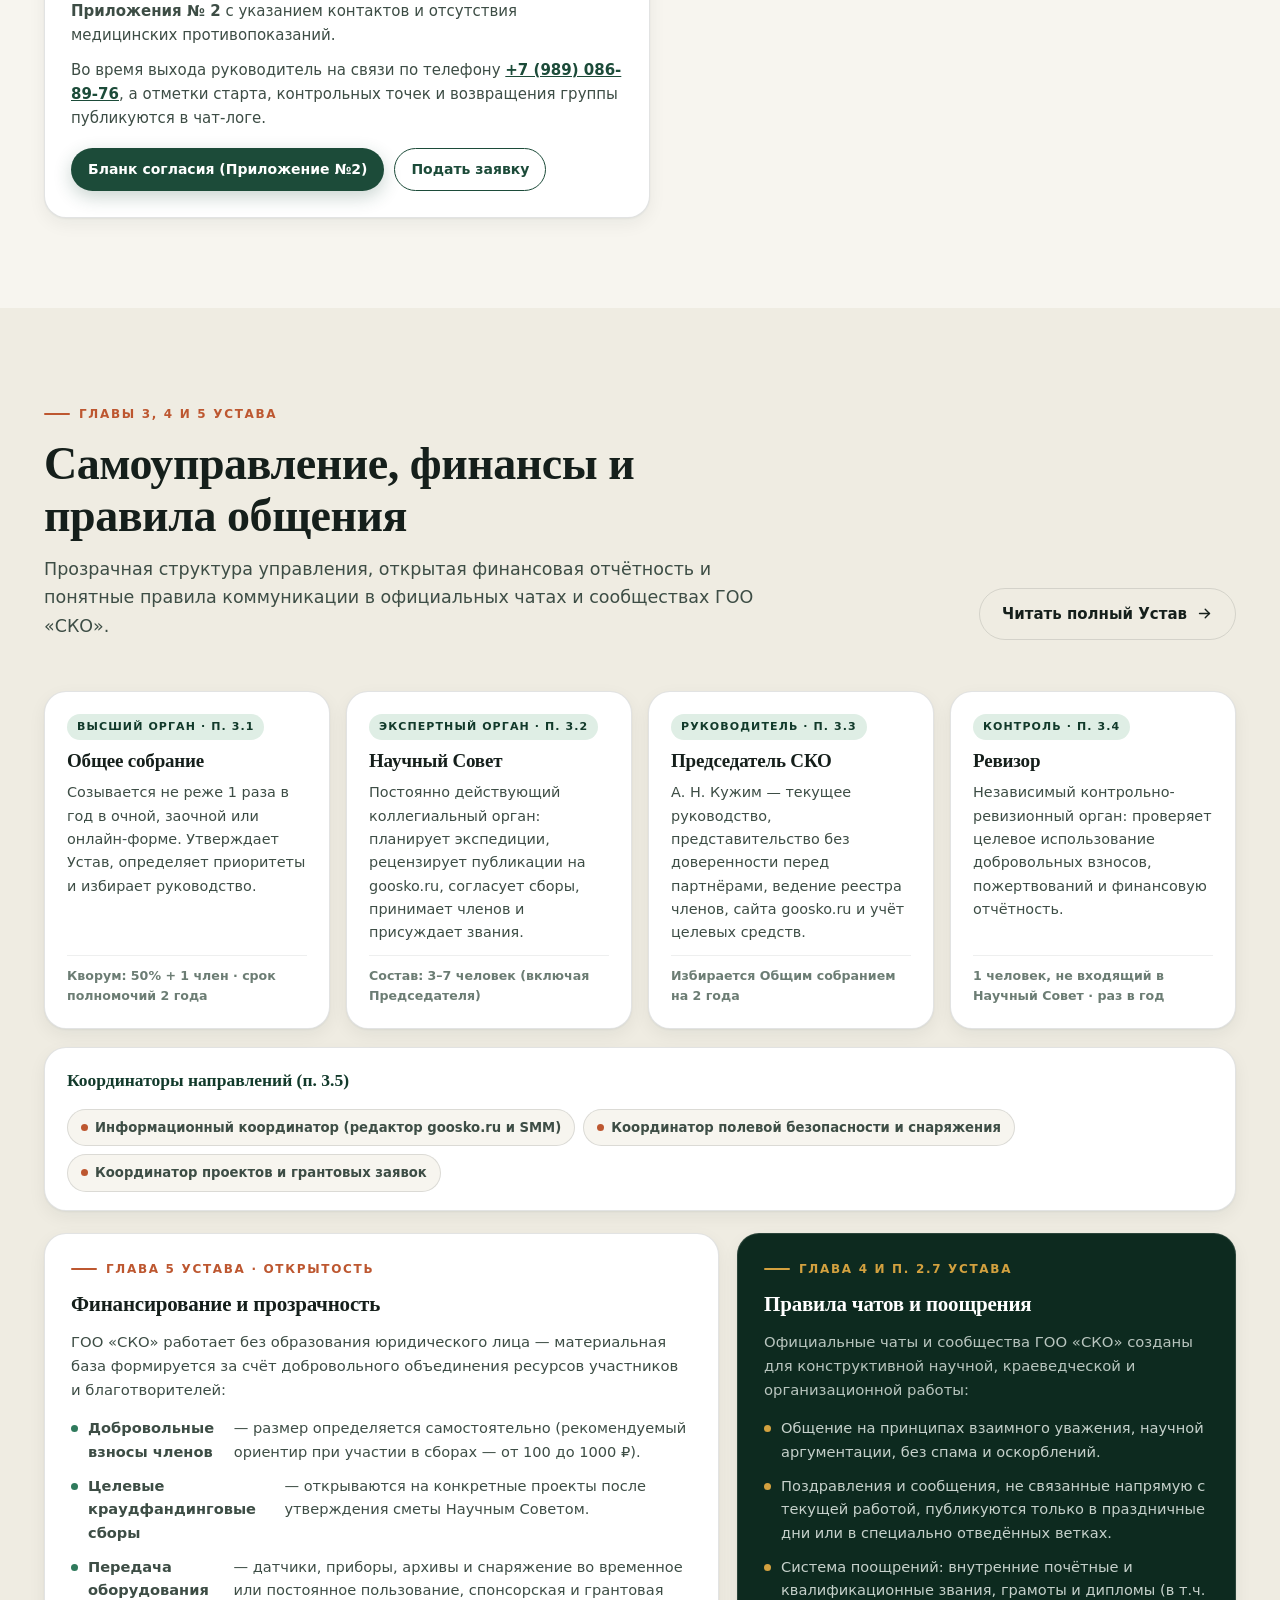
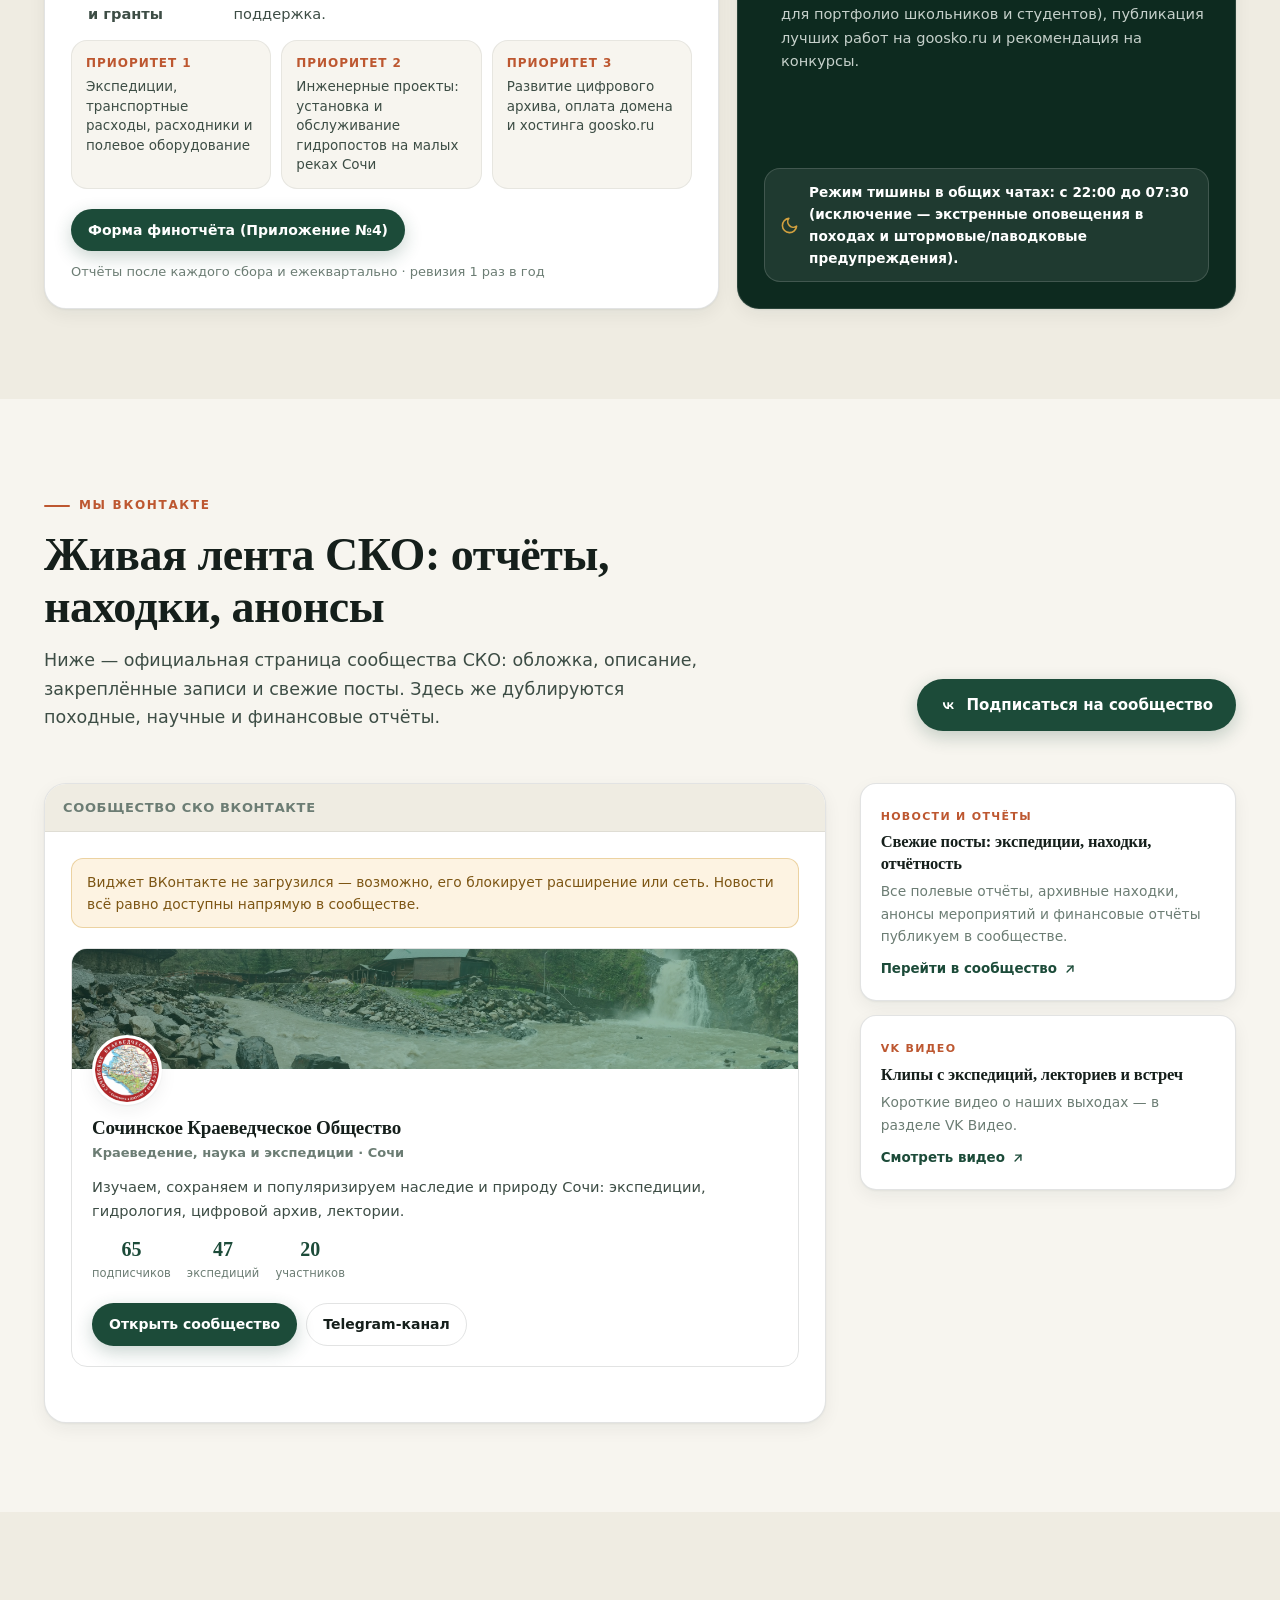
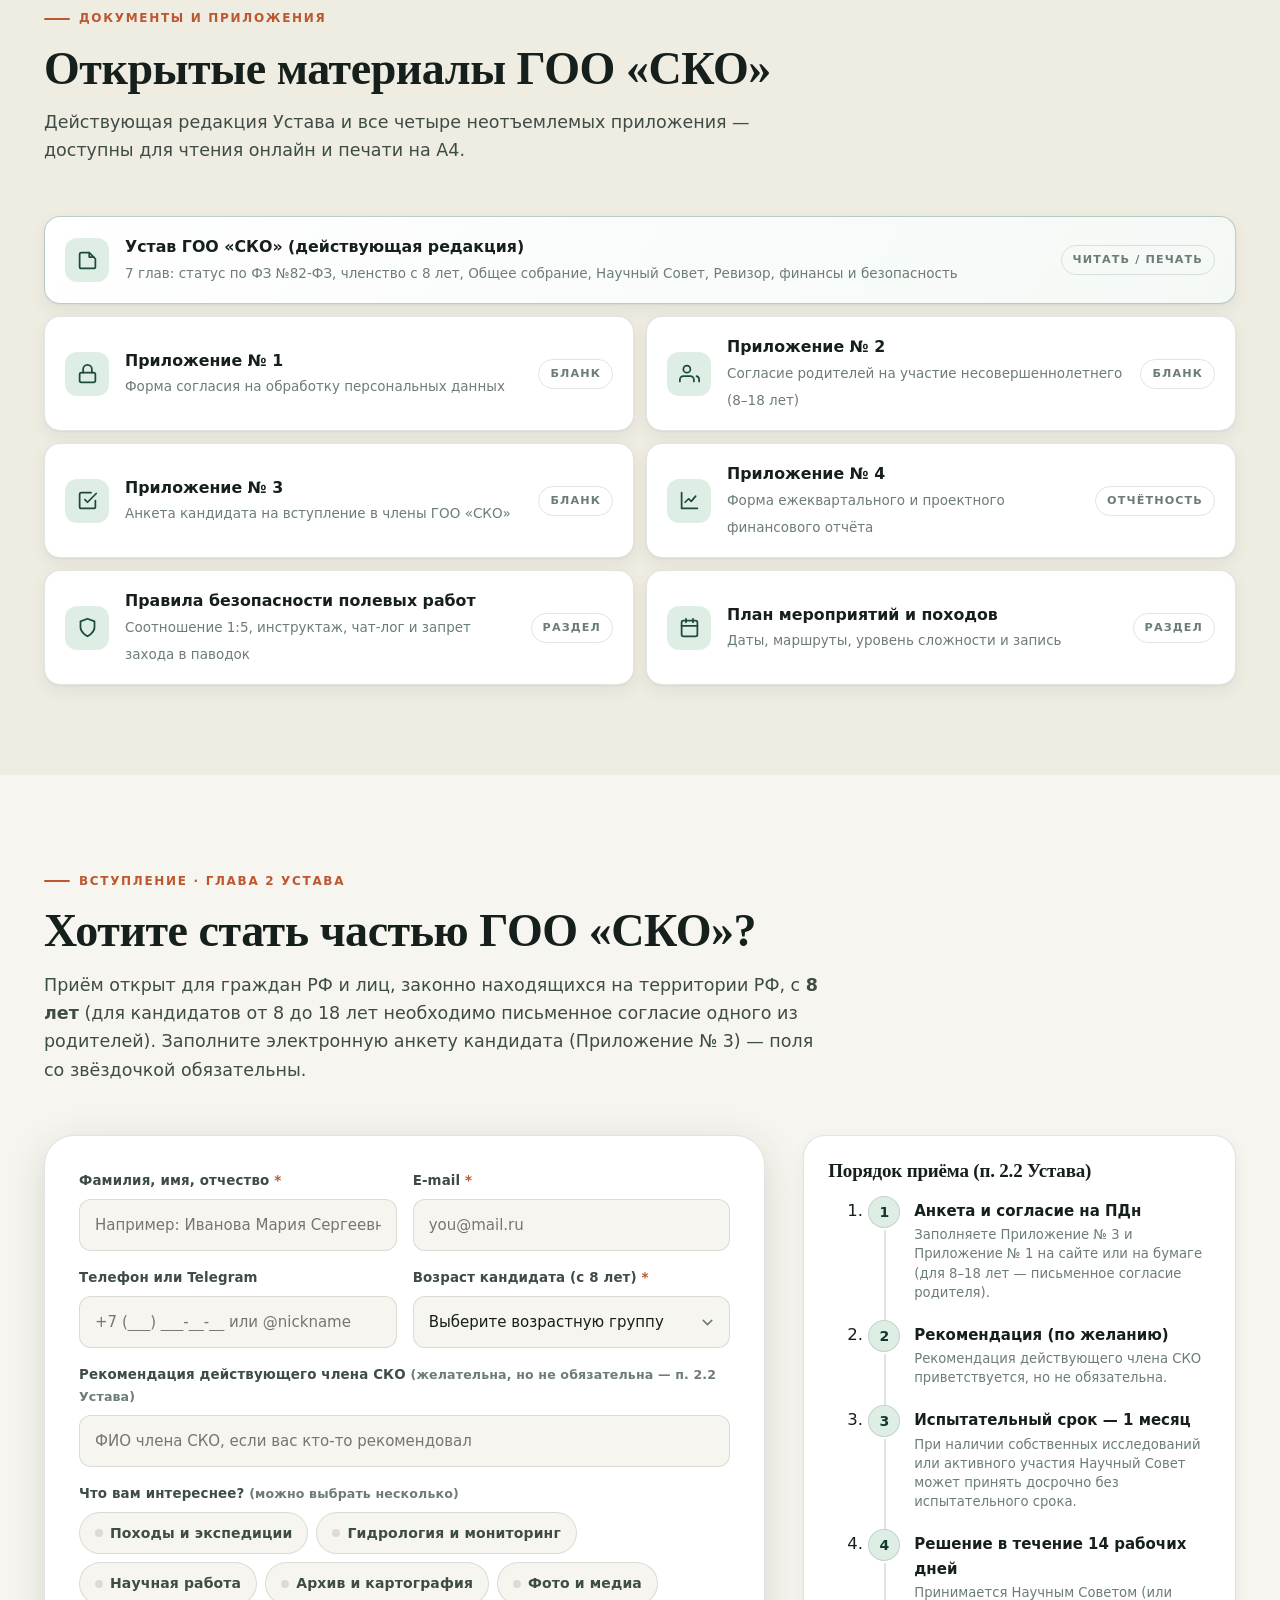
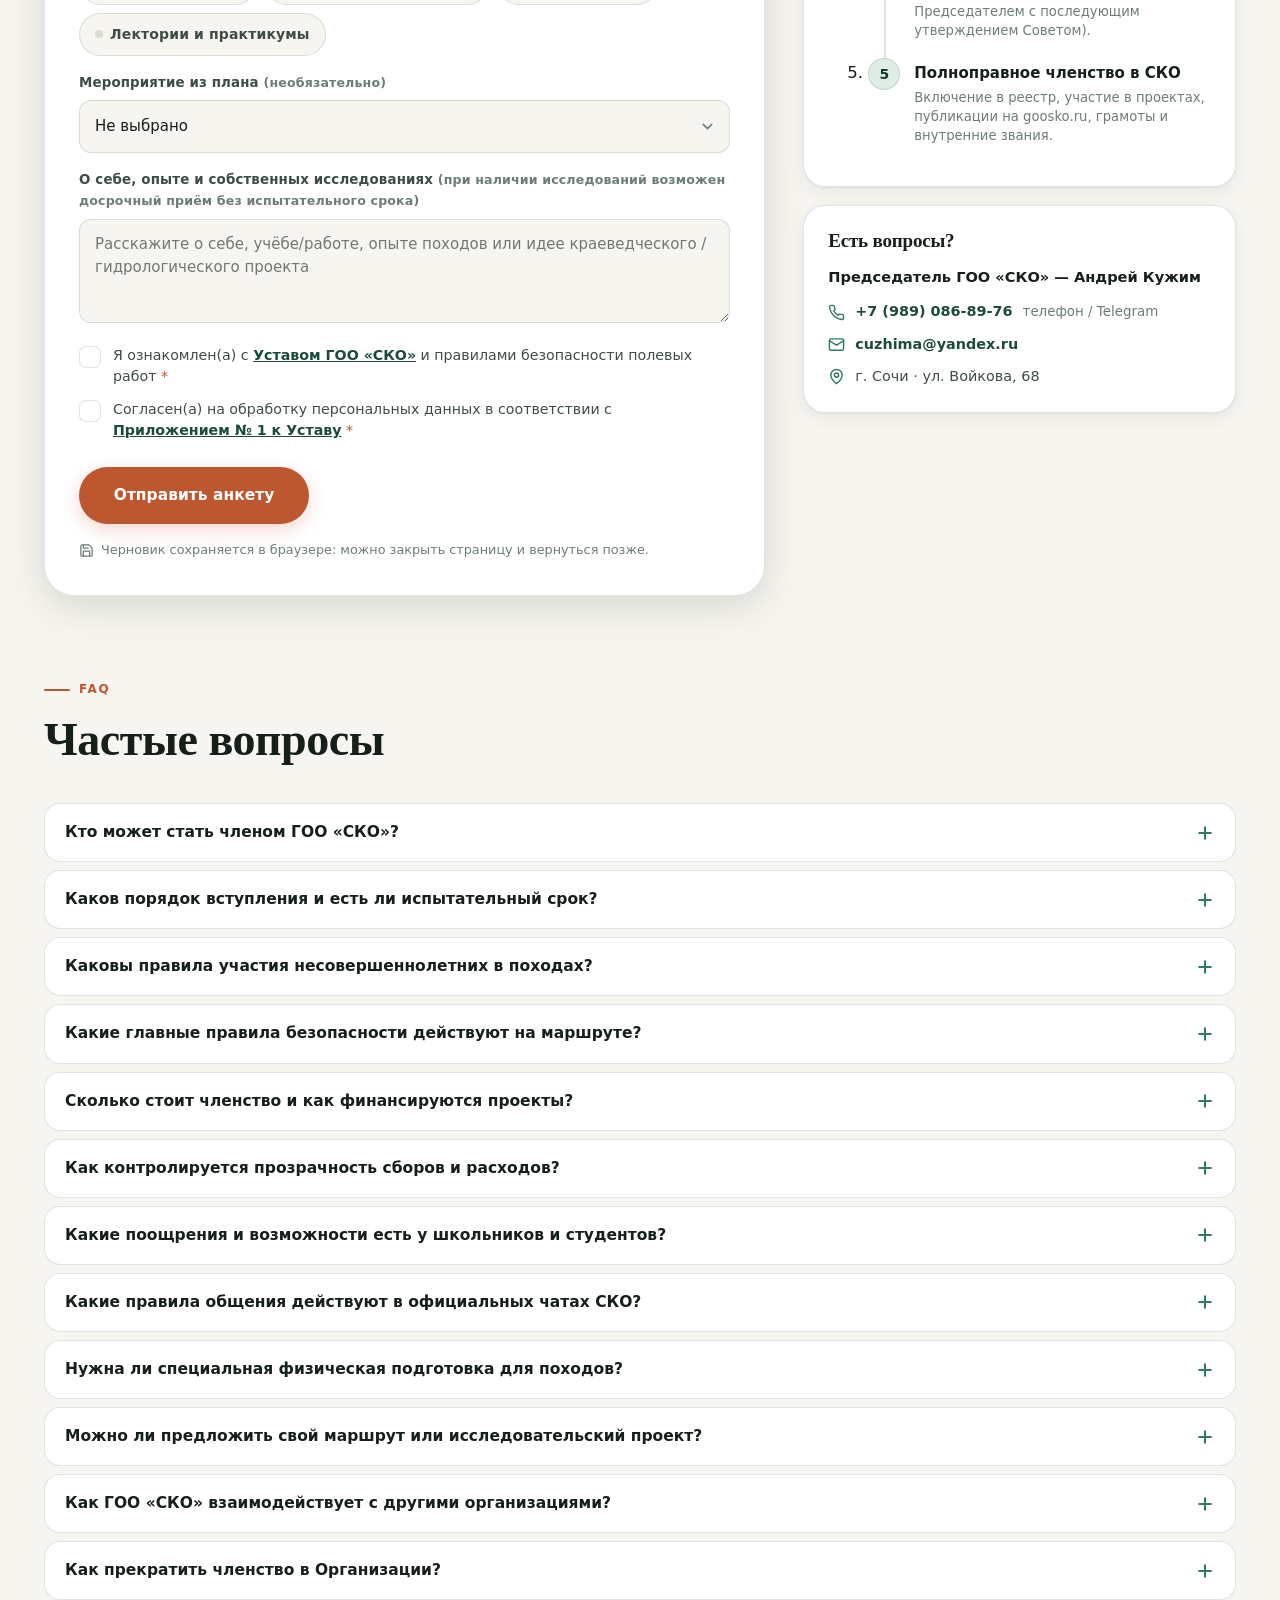
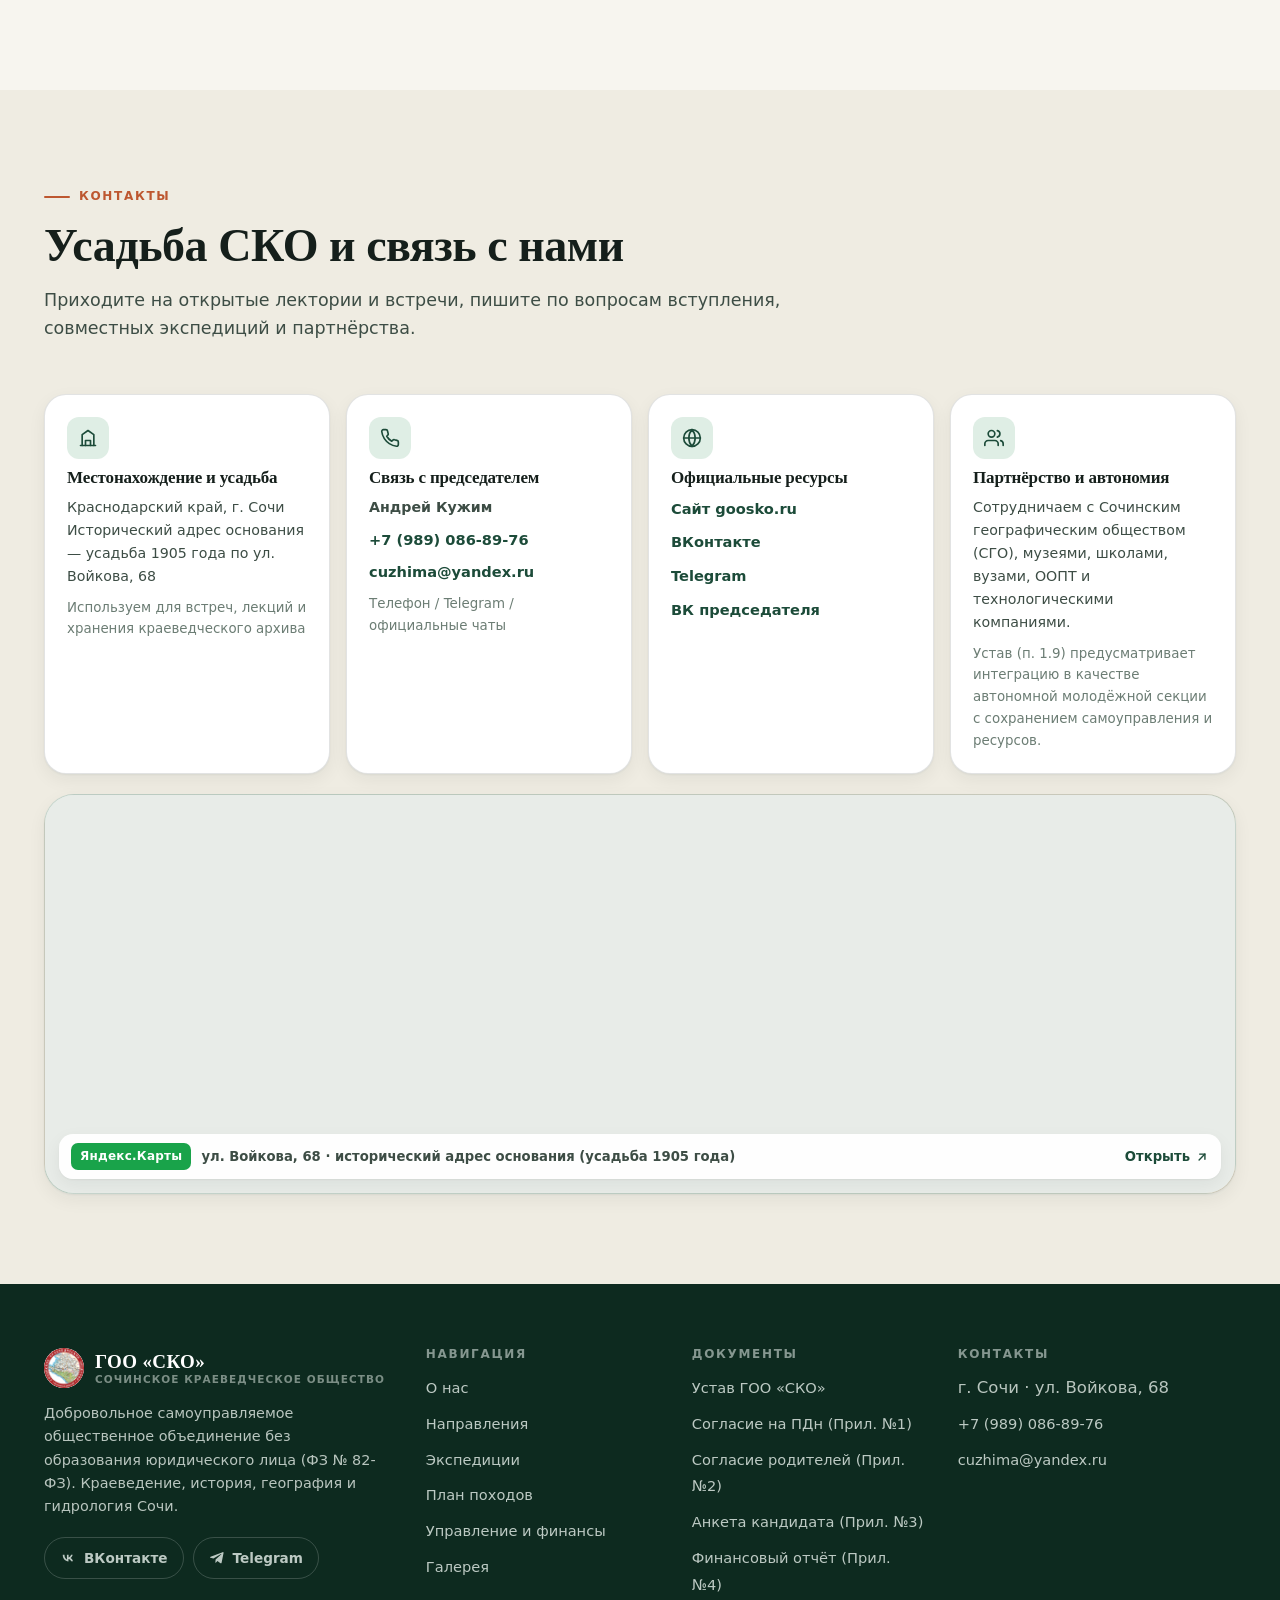
==== commit 19327b2d: "Update from 20 Nov draft: HTML charter, governance and docs sections, redesign" ====
--- a/index.html
+++ b/index.html
@@ -4,8 +4,8 @@
 <meta charset="UTF-8">
 <meta name="viewport" content="width=device-width, initial-scale=1">
 <meta name="theme-color" content="#0e2b20">
-<title>СКО — Сочинское Краеведческое Общество</title>
-<meta name="description" content="Молодёжное краеведческое общество Сочи: экспедиции к водопадам и малым рекам, оцифровка архива, собственная метеостанция, лектории и субботники. Усадьба 1905 года на ул. Войкова, 68.">
+<title>ГОО «СКО» — Сочинское Краеведческое Общество</title>
+<meta name="description" content="Городская общественная организация «Сочинское Краеведческое Общество»: краеведение, история, география и гидрология Сочи, полевые экспедиции, цифровой архив, мониторинг малых рек и лектории для всех возрастов (приём с 8 лет).">
 <link rel="icon" href="images/result/logo.webp" type="image/webp">
 
 <!-- Шрифты (fontsource CDN) -->
@@ -39,6 +39,8 @@
       <a href="#directions">Направления</a>
       <a href="#plan">План походов</a>
       <a href="#safety">Безопасность</a>
+      <a href="#governance">Управление</a>
+      <a href="charter.html">Устав</a>
       <a href="media.html">Галерея</a>
       <a href="#contacts">Контакты</a>
     </nav>
@@ -52,12 +54,14 @@
 
 <!-- МОБИЛЬНОЕ МЕНЮ -->
 <div class="mnav" id="mnav" aria-hidden="true">
-  <a href="#about" data-nav-close>О нас <small>Общество и миссия</small></a>
+  <a href="#about" data-nav-close>О нас <small>Статус, миссия и цели</small></a>
   <a href="#directions" data-nav-close>Направления <small>Шесть направлений работы</small></a>
-  <a href="#expeditions" data-nav-close>Экспедиции <small>Что мы делаем в поле</small></a>
+  <a href="#expeditions" data-nav-close>Экспедиции <small>Полевая и архивная работа</small></a>
   <a href="#plan" data-nav-close>План походов <small>Расписание выходов</small></a>
-  <a href="#meteo" data-nav-close>Метеостанция <small>Погода усадьбы</small></a>
-  <a href="#safety" data-nav-close>Безопасность <small>Правила и чек-лист</small></a>
+  <a href="#meteo" data-nav-close>Мониторинг <small>Гидропост №203</small></a>
+  <a href="#safety" data-nav-close>Безопасность <small>Глава 6 Устава и чек-лист</small></a>
+  <a href="#governance" data-nav-close>Управление <small>Совет, финансы и правила чата</small></a>
+  <a href="charter.html">Устав и бланки <small>Полный текст и приложения №1–4</small></a>
   <a href="media.html">Галерея <small>Медиатека СКО</small></a>
   <a href="#contacts" data-nav-close>Контакты <small>Усадьба и связь</small></a>
   <div class="mnav__act">
@@ -66,7 +70,7 @@
   <div class="mnav__contacts">
     <a href="tel:+79890868976">+7 (989) 086-89-76</a>
     <a href="mailto:cuzhima@yandex.ru">cuzhima@yandex.ru</a>
-    <span>ул. Войкова, 68, Сочи</span>
+    <span>г. Сочи · ул. Войкова, 68</span>
   </div>
 </div>
 
@@ -78,11 +82,11 @@
   <div class="hero__bg"><img src="images/result/hero-bg1.webp" alt="Горная река в окрестностях Сочи"></div>
   <div class="wrap hero__in">
     <div>
-      <span class="chip"><i class="dot"></i> Сочи · с ноября 2023 года · усадьба на ул. Войкова, 68</span>
+      <span class="chip"><i class="dot"></i> ГОО «СКО» · Сочи · с ноября 2023 года · усадьба на ул. Войкова, 68</span>
       <h1>Исследуем, сохраняем<br>и <em>открываем Сочи</em></h1>
-      <p class="hero__lead">Молодёжное краеведческое общество: экспедиции к водопадам и малым рекам, оцифровка архива, собственная метеостанция, лектории и субботники. Делаем первые шаги в науку вместе.</p>
+      <p class="hero__lead">Добровольное самоуправляемое краеведческое общество Сочи: полевые экспедиции, гидрология и география малых рек, цифровой архив, мониторинг и лектории для всех возрастов с акцентом на детей и молодёжь.</p>
       <div class="hero__cta">
-        <a class="btn" href="#join">Присоединиться к экспедиции</a>
+        <a class="btn" href="#join">Вступить в Общество</a>
         <a class="btn btn--light" href="#plan">План походов
           <svg viewBox="0 0 24 24" fill="none" stroke="currentColor" stroke-width="2" stroke-linecap="round" stroke-linejoin="round"><path d="M5 12h14"/><path d="M13 6l6 6-6 6"/></svg>
         </a>
@@ -107,25 +111,25 @@
           <span class="eyebrow">О нас</span>
           <h2>Городская общественная организация «СКО»</h2>
         </div>
-        <p>Некоммерческое объединение, основанное в ноябре 2023 года, чтобы популяризировать краеведение и географию среди жителей Сочи всех возрастов — с особым акцентом на молодёжь.</p>
-        <p>Мы работаем там, где история города соприкасается с природой: исследуем реки, водопады и ущелья Большого Сочи, изучаем архивные фонды, описываем исторические объекты и публикуем результаты в открытом доступе.</p>
+        <p>Добровольное, самоуправляемое, основанное на членстве общественное объединение, действующее на территории города Сочи и прилегающих горно-черноморских территорий в соответствии с Конституцией РФ и Федеральным законом № 82-ФЗ «Об общественных объединениях» (без государственной регистрации и без образования юридического лица).</p>
+        <p>Исторический адрес основания Общества — усадьба 1905 года по ул. Войкова, 68. Мы объединяем школьников, студентов и взрослых исследователей: изучаем горные реки, геоморфологию, архивные фонды и историко-культурное наследие Сочи, а результаты публикуем на сайте <b>goosko.ru</b>.</p>
 
         <div class="mission">
           <b>Наша миссия</b>
-          <span>Дать детям и подросткам возможность сделать первый шаг в науку через изучение родного края — безопасно, интересно и вместе со взрослыми наставниками.</span>
+          <span>Развитие интереса к краеведению, истории, географии и гидрологии Сочи среди жителей всех возрастов — с особым акцентом на детей и молодёжь, наставничество и первые шаги в прикладную науку.</span>
         </div>
 
         <ul class="tick-list">
-          <li><svg viewBox="0 0 24 24" fill="none" stroke="currentColor" stroke-width="2" stroke-linecap="round" stroke-linejoin="round"><path d="M20 6L9 17l-5-5"/></svg> Походы и экспедиции по Центральному и Хостинскому районам Сочи</li>
-          <li><svg viewBox="0 0 24 24" fill="none" stroke="currentColor" stroke-width="2" stroke-linecap="round" stroke-linejoin="round"><path d="M20 6L9 17l-5-5"/></svg> Работа «Участие рек Сочи в формировании пляжей» — лауреат Всероссийского конкурса им. Вернадского</li>
-          <li><svg viewBox="0 0 24 24" fill="none" stroke="currentColor" stroke-width="2" stroke-linecap="round" stroke-linejoin="round"><path d="M20 6L9 17l-5-5"/></svg> Краеведческий архив: сбор, оцифровка и публикация находок</li>
-          <li><svg viewBox="0 0 24 24" fill="none" stroke="currentColor" stroke-width="2" stroke-linecap="round" stroke-linejoin="round"><path d="M20 6L9 17l-5-5"/></svg> Лектории, субботники, школьные проекты и метеонаблюдения</li>
+          <li><svg viewBox="0 0 24 24" fill="none" stroke="currentColor" stroke-width="2" stroke-linecap="round" stroke-linejoin="round"><path d="M20 6L9 17l-5-5"/></svg> Популяризация краеведческих, географических и исторических знаний о регионе, экспедиции по г. Сочи и горно-черноморским территориям</li>
+          <li><svg viewBox="0 0 24 24" fill="none" stroke="currentColor" stroke-width="2" stroke-linecap="round" stroke-linejoin="round"><path d="M20 6L9 17l-5-5"/></svg> Поддержка школьной, молодёжной и любительской науки: работа «Участие рек Сочи в формировании пляжей» — лауреат Всероссийского конкурса им. В. И. Вернадского</li>
+          <li><svg viewBox="0 0 24 24" fill="none" stroke="currentColor" stroke-width="2" stroke-linecap="round" stroke-linejoin="round"><path d="M20 6L9 17l-5-5"/></svg> Сохранение природного и историко-культурного наследия, ведение цифрового краеведческого архива на goosko.ru</li>
+          <li><svg viewBox="0 0 24 24" fill="none" stroke="currentColor" stroke-width="2" stroke-linecap="round" stroke-linejoin="round"><path d="M20 6L9 17l-5-5"/></svg> Экологическое просвещение, мониторинг окружающей среды, наставничество и межпоколенческое взаимодействие исследователей</li>
         </ul>
 
         <div class="about__cta">
-          <a class="btn btn--green" href="#join">Стать участником</a>
-          <a class="btn btn--ghost" href="charter.pdf" target="_blank" rel="noopener">
-            Устав СКО
+          <a class="btn btn--green" href="#join">Стать участником (с 8 лет)</a>
+          <a class="btn btn--ghost" href="charter.html">
+            Устав и приложения №1–4
             <svg viewBox="0 0 24 24" fill="none" stroke="currentColor" stroke-width="2" stroke-linecap="round" stroke-linejoin="round"><path d="M14 3v5h5"/><path d="M19 21H5a2 2 0 0 1-2-2V5a2 2 0 0 1 2-2h9l7 7v9a2 2 0 0 1-2 2z"/></svg>
           </a>
         </div>
@@ -134,14 +138,14 @@
       <div class="reveal" data-d="2">
         <figure class="figure" style="margin:0">
           <img src="images/result/team.webp" alt="Команда Сочинского Краеведческого Общества">
-          <figcaption>Актив СКО у усадьбы на ул. Войкова, 68 — здесь начинаются все наши маршруты</figcaption>
+          <figcaption>Актив ГОО «СКО» у исторической усадьбы на ул. Войкова, 68 — отправной точки многих наших маршрутов</figcaption>
         </figure>
         <div class="mini-stats">
           <div><b data-count="1905" data-plain="1">0</b><span>год постройки усадьбы СКО</span></div>
           <div><b data-count="47">0</b><span>проведённых экспедиций и походов</span></div>
           <div><b data-count="20">0</b><span>активных участников общества</span></div>
           <div><b data-count="65">0</b><span>подписчиков во ВКонтакте</span></div>
-          <div style="grid-column:1/-1"><b data-count="6">0</b><span>районов и долин в работе</span></div>
+          <div style="grid-column:1/-1"><b data-count="6">0</b><span>основных направлений деятельности по Уставу</span></div>
         </div>
       </div>
     </div>
@@ -152,9 +156,9 @@
 <section id="directions" class="section--tint">
   <div class="wrap">
     <div class="head reveal">
-      <span class="eyebrow">Чем мы занимаемся</span>
+      <span class="eyebrow">Глава 1 Устава · Чем мы занимаемся</span>
       <h2>Шесть направлений работы</h2>
-      <p>От полевых экспедиций до архивной оцифровки — каждый участник находит свою роль: исследователь, фотограф, летописец, волонтёр.</p>
+      <p>От полевых экспедиций и гидрологического мониторинга до цифрового архива и партнёрства с научными обществами — каждый участник находит свою роль.</p>
     </div>
 
     <div class="dir-grid" id="dirGrid"></div>
@@ -168,7 +172,7 @@
       <div style="max-width:64ch">
         <span class="eyebrow">Экспедиции и находки</span>
         <h2>Что мы делаем в поле и в архиве</h2>
-        <p>Исследуем Центральный и Хостинский районы Сочи. Нажмите на фотографию, чтобы рассмотреть её.</p>
+        <p>Исследуем малые реки, хребты и исторические объекты Сочи. Нажмите на фотографию, чтобы рассмотреть её крупно.</p>
       </div>
       <a class="btn btn--ghost" href="media.html">Вся галерея
         <svg viewBox="0 0 24 24" fill="none" stroke="currentColor" stroke-width="2" stroke-linecap="round" stroke-linejoin="round"><path d="M5 12h14"/><path d="M13 6l6 6-6 6"/></svg>
@@ -181,7 +185,7 @@
       <div class="promo__t">
         <b>Анонс</b>
         <h3>Ближайший выход — в разделе «План походов»</h3>
-        <p>Мы публикуем даты, маршруты, уровень сложности и список снаряжения. Места в группе ограничены: записывайтесь заранее через форму на сайте.</p>
+        <p>График полевых выходов утверждается Научным Советом или Председателем с учётом погодной и гидрологической обстановки. Места в группе ограничены: записывайтесь заранее.</p>
       </div>
       <a class="btn" href="#plan">Смотреть план
         <svg viewBox="0 0 24 24" fill="none" stroke="currentColor" stroke-width="2" stroke-linecap="round" stroke-linejoin="round"><path d="M5 12h14"/><path d="M13 6l6 6-6 6"/></svg>
@@ -195,9 +199,9 @@
   <div class="wrap">
     <div class="head head--row reveal">
       <div style="max-width:66ch">
-        <span class="eyebrow">Расписание</span>
+        <span class="eyebrow">Расписание · Глава 4 Устава</span>
         <h2>План походов и мероприятий</h2>
-        <p>Даты могут корректироваться из-за погоды и пожарной обстановки — актуальные анонсы дублируем ВКонтакте и в Telegram.</p>
+        <p>Выходы проводятся по графику, утверждаемому Научным Советом или Председателем с учётом погодных и гидрологических условий. Актуальные анонсы дублируем в соцсетях и официальных чатах СКО.</p>
       </div>
       <button class="btn btn--green" type="button" data-propose>
         <svg viewBox="0 0 24 24" fill="none" stroke="currentColor" stroke-width="2" stroke-linecap="round" stroke-linejoin="round"><path d="M12 5v14"/><path d="M5 12h14"/></svg>
@@ -220,9 +224,9 @@
     <div class="empty" id="planEmpty">По этому фильтру мероприятий пока нет — загляните позже или подпишитесь на наши новости ВКонтакте.</div>
 
     <div class="legend reveal">
-      <div><b>Лёгкий</b> — до 8 км, без набора высоты, подходит новичкам</div>
-      <div><b>Средний</b> — 8–14 км, подъёмы, нужна базовая форма</div>
-      <div><b>Сложный</b> — многодневные и горные выходы, по решению Научного совета</div>
+      <div><b>Лёгкий</b> — до 8 км, без значительного набора высоты, подходит новичкам</div>
+      <div><b>Средний</b> — 8–14 км, подъёмы, нужна базовая физическая форма и треккинговая обувь</div>
+      <div><b>Сложный</b> — многодневные и горные выходы со специальным снаряжением, состав утверждается Научным Советом</div>
     </div>
   </div>
 </section>
@@ -231,9 +235,9 @@
 <section id="meteo" class="section--dark">
   <div class="wrap">
     <div class="head reveal">
-      <span class="eyebrow">Проект «Метеостанция СКО»</span>
-      <h2>Погода усадьбы в цифрах</h2>
-      <p>Показания автоматического гидропоста №203 на карте emercit.com: температура, влажность, давление и осадки. Данные используются в исследованиях малых рек и в школьных проектах.</p>
+      <span class="eyebrow">Мониторинг окружающей среды</span>
+      <h2>Погода и гидромониторинг в цифрах</h2>
+      <p>Показания автоматического гидропоста №203 на карте emercit.com: температура, влажность, давление и осадки. Данные используются в гидрологических исследованиях малых рек, оценке паводковой обстановки и школьных проектах.</p>
     </div>
 
     <div class="meteo">
@@ -276,27 +280,27 @@
 <section id="safety">
   <div class="wrap">
     <div class="head reveal">
-      <span class="eyebrow">Безопасность</span>
-      <h2>Правила, которые берегут всех</h2>
-      <p>Основные принципы безопасности СКО, основанные на Уставе и Правилах безопасности Общества. Подробная версия — <a href="charter.pdf" target="_blank" rel="noopener">в Уставе СКО</a>.</p>
+      <span class="eyebrow">Безопасность · Глава 6 Устава</span>
+      <h2>Правила полевых работ</h2>
+      <p>Единые требования безопасности походов и экспедиций ГОО «СКО», закреплённые в Главе 6 и п. 2.6 нового Устава. Полный текст — <a href="charter.html#ch-6">в разделе «Устав СКО»</a>.</p>
     </div>
 
     <div class="safe">
       <div class="rules reveal">
-        <div class="rule"><span class="rule__n">1</span><div><h3>Взрослые и дети</h3><p>В любом походе с участием детей обязательно присутствие минимум одного взрослого на группу до трёх несовершеннолетних. Родители могут сопровождать ребёнка на маршруте.</p></div></div>
-        <div class="rule"><span class="rule__n">2</span><div><h3>Ответственность родителей</h3><p>За жизнь и здоровье детей в походе отвечают их родители (законные представители). Для участников до 14 лет требуется письменное согласие родителей.</p></div></div>
-        <div class="rule"><span class="rule__n">3</span><div><h3>Доступность походов</h3><p>Походы открыты для всех членов СКО. Не члены общества могут участвовать по согласованию с руководителем конкретного мероприятия и заполнении анкеты.</p></div></div>
-        <div class="rule"><span class="rule__n">4</span><div><h3>Экспедиционный состав</h3><p>Состав научных экспедиций утверждается Научным советом СКО на основании опыта участника, физической подготовки и исследовательских целей выхода.</p></div></div>
-        <div class="rule"><span class="rule__n">5</span><div><h3>Соблюдение маршрута и дисциплины</h3><p>Участники обязаны следовать за руководителем, не отставать от группы, соблюдать правила поведения в лесу и на воде. Самоуход с маршрута запрещён.</p></div></div>
-        <div class="rule"><span class="rule__n">6</span><div><h3>Снаряжение и подготовка</h3><p>Каждый участник обязан иметь при себе минимальный комплект снаряжения согласно чек-листу. Без надлежащего снаряжения допуск на маршрут невозможен.</p></div></div>
+        <div class="rule"><span class="rule__n">1</span><div><h3>Сопровождение несовершеннолетних (1 : 5)</h3><p>В походах и полевых экспедициях обеспечивается персональное закрепление совершеннолетних кураторов из расчёта не менее 1 взрослого на 5 несовершеннолетних участников (п. 2.6, 6.2 Устава).</p></div></div>
+        <div class="rule"><span class="rule__n">2</span><div><h3>Письменное согласие родителей до 18 лет</h3><p>Допуск лиц младше 18 лет к полевым выходам возможен только при наличии письменного согласия родителей или законных представителей (Приложение № 2) с контактными телефонами и сведениями об отсутствии медицинских противопоказаний.</p></div></div>
+        <div class="rule"><span class="rule__n">3</span><div><h3>Обязательный инструктаж перед выходом</h3><p>Перед началом каждого похода и мониторингового выхода проводится вводный и маршрутный инструктаж по технике безопасности с учётом рельефа, погодных условий и гидрологической обстановки.</p></div></div>
+        <div class="rule"><span class="rule__n">4</span><div><h3>Страховка и запрет выхода в русла при паводке</h3><p>На сложных участках применяются защитное снаряжение и страховка. Действует категорический запрет на заход в русла горных рек при прохождении паводковой волны (п. 6.1 Устава).</p></div></div>
+        <div class="rule"><span class="rule__n">5</span><div><h3>Обязательный чат-лог движения группы</h3><p>На протяжении всего маршрута ведётся чат-лог: руководитель фиксирует старт, прохождение контрольных точек и завершение маршрута в чате Организации или у дежурного координатора на связи.</p></div></div>
+        <div class="rule"><span class="rule__n">6</span><div><h3>Дисциплина и экипировка по чек-листу</h3><p>Участники обязаны соблюдать Устав, не отставать от группы и иметь базовый комплект снаряжения. Грубое нарушение правил безопасности в походе является основанием для исключения из СКО по решению Научного Совета.</p></div></div>
 
         <div class="memo">
           <h3>Памятка для родителей</h3>
-          <p>Перед первым выходом мы просим заполнить анкету участника и согласие на обработку персональных данных. В анкете укажите особенности здоровья, аллергии и контакты для связи.</p>
-          <p>Во время похода руководитель доступен по телефону <a href="tel:+79890868976">+7 (989) 086-89-76</a>, о выходе и возвращении группы приходит сообщение в чат.</p>
+          <p>Для вступления ребёнка (от 8 до 18 лет) заполняется Анкета кандидата (Приложение № 3) и согласие на обработку персональных данных (Приложение № 1), а для участия в полевых выходах обязательно письменное согласие родителей по форме <b>Приложения № 2</b> с указанием контактов и отсутствия медицинских противопоказаний.</p>
+          <p>Во время выхода руководитель на связи по телефону <a href="tel:+79890868976">+7 (989) 086-89-76</a>, а отметки старта, контрольных точек и возвращения группы публикуются в чат-логе.</p>
           <div class="memo__cta">
-            <a class="btn btn--green btn--sm" href="#join">Заполнить анкету</a>
-            <a class="btn btn--ghost btn--sm" href="charter.pdf" target="_blank" rel="noopener">Устав и правила безопасности</a>
+            <a class="btn btn--green btn--sm" href="charter.html#annex-2">Бланк согласия (Приложение №2)</a>
+            <a class="btn btn--ghost btn--sm" href="#join">Подать заявку</a>
           </div>
         </div>
       </div>
@@ -307,28 +311,118 @@
           Чек-лист в поход
         </h3>
         <div class="check" id="checklist">
-          <label><input type="checkbox"><span>Рюкзак 20–30 л, дождевик на рюкзак</span></label>
-          <label><input type="checkbox"><span>Обувь с нескользящей подошвой (трекинговые ботинки/кроссовки)</span></label>
+          <label><input type="checkbox"><span>Рюкзак 20–30 л, чехол-дождевик на рюкзак</span></label>
+          <label><input type="checkbox"><span>Обувь с нескользящей подошвой (треккинговые ботинки/кроссовки)</span></label>
           <label><input type="checkbox"><span>Вода 1,5–2 л и перекус (бутерброды, орехи, фрукты, шоколад)</span></label>
-          <label><input type="checkbox"><span>Тёплый слой (флис/пуховик) и сменная одежда (носки, футболка)</span></label>
-          <label><input type="checkbox"><span>Личная аптечка (пластыри, обезболивающее, свои лекарства), телефон с зарядом 100%</span></label>
-          <label><input type="checkbox"><span>Головной убор (кепка/бандана), солнцезащитный крем, средство от насекомых</span></label>
-          <label><input type="checkbox"><span>Дождевик/пончо, перчатки (в зависимости от сезона)</span></label>
+          <label><input type="checkbox"><span>Тёплый слой (флис/куртка) и сменная одежда (носки, футболка)</span></label>
+          <label><input type="checkbox"><span>Личная аптечка (пластыри, антисептик, свои лекарства), телефон с зарядом 100%</span></label>
+          <label><input type="checkbox"><span>Головной убор, солнцезащитный крем, средство от насекомых</span></label>
+          <label><input type="checkbox"><span>Дождевик/пончо, перчатки (по сезону) и защитное снаряжение на сложные маршруты</span></label>
+          <label><input type="checkbox"><span>Для участников 8–17 лет — подписанное согласие родителей (Приложение № 2)</span></label>
         </div>
-        <p style="margin-top:16px; font-size:13.4px; color:rgba(233,241,236,.6)">Отмечайте пункты — список помогает ничего не забыть. Отметки сохраняются только до перезагрузки страницы.</p>
+        <p style="margin-top:16px; font-size:13.4px; color:rgba(233,241,236,.6)">Отмечайте пункты перед сбором — список помогает ничего не забыть. Отметки сохраняются только до перезагрузки страницы.</p>
       </div>
     </div>
   </div>
 </section>
 
+<!-- УПРАВЛЕНИЕ, ФИНАНСЫ И КОММУНИКАЦИИ -->
+<section id="governance" class="section--tint">
+  <div class="wrap">
+    <div class="head head--row reveal">
+      <div style="max-width:68ch">
+        <span class="eyebrow">Главы 3, 4 и 5 Устава</span>
+        <h2>Самоуправление, финансы и правила общения</h2>
+        <p>Прозрачная структура управления, открытая финансовая отчётность и понятные правила коммуникации в официальных чатах и сообществах ГОО «СКО».</p>
+      </div>
+      <a class="btn btn--ghost" href="charter.html">Читать полный Устав
+        <svg viewBox="0 0 24 24" fill="none" stroke="currentColor" stroke-width="2" stroke-linecap="round" stroke-linejoin="round"><path d="M5 12h14"/><path d="M13 6l6 6-6 6"/></svg>
+      </a>
+    </div>
+
+    <div class="gov-grid reveal">
+      <article class="gov-card">
+        <span class="gov-card__badge">Высший орган · п. 3.1</span>
+        <h3>Общее собрание</h3>
+        <p>Созывается не реже 1 раза в год в очной, заочной или онлайн-форме. Утверждает Устав, определяет приоритеты и избирает руководство.</p>
+        <span class="gov-card__meta">Кворум: 50% + 1 член · срок полномочий 2 года</span>
+      </article>
+      <article class="gov-card">
+        <span class="gov-card__badge">Экспертный орган · п. 3.2</span>
+        <h3>Научный Совет</h3>
+        <p>Постоянно действующий коллегиальный орган: планирует экспедиции, рецензирует публикации на goosko.ru, согласует сборы, принимает членов и присуждает звания.</p>
+        <span class="gov-card__meta">Состав: 3–7 человек (включая Председателя)</span>
+      </article>
+      <article class="gov-card">
+        <span class="gov-card__badge">Руководитель · п. 3.3</span>
+        <h3>Председатель СКО</h3>
+        <p>А. Н. Кужим — текущее руководство, представительство без доверенности перед партнёрами, ведение реестра членов, сайта goosko.ru и учёт целевых средств.</p>
+        <span class="gov-card__meta">Избирается Общим собранием на 2 года</span>
+      </article>
+      <article class="gov-card">
+        <span class="gov-card__badge">Контроль · п. 3.4</span>
+        <h3>Ревизор</h3>
+        <p>Независимый контрольно-ревизионный орган: проверяет целевое использование добровольных взносов, пожертвований и финансовую отчётность.</p>
+        <span class="gov-card__meta">1 человек, не входящий в Научный Совет · раз в год</span>
+      </article>
+    </div>
+
+    <div class="gov-strip reveal" data-d="1">
+      <span class="gov-strip__title">Координаторы направлений (п. 3.5)</span>
+      <div class="gov-roles">
+        <span class="gov-role">Информационный координатор (редактор goosko.ru и SMM)</span>
+        <span class="gov-role">Координатор полевой безопасности и снаряжения</span>
+        <span class="gov-role">Координатор проектов и грантовых заявок</span>
+      </div>
+    </div>
+
+    <div class="gov-split reveal" data-d="2">
+      <div class="info-panel">
+        <span class="eyebrow">Глава 5 Устава · Открытость</span>
+        <h3>Финансирование и прозрачность</h3>
+        <p>ГОО «СКО» работает без образования юридического лица — материальная база формируется за счёт добровольного объединения ресурсов участников и благотворителей:</p>
+        <ul class="info-list">
+          <li><b>Добровольные взносы членов</b> — размер определяется самостоятельно (рекомендуемый ориентир при участии в сборах — от 100 до 1000 ₽).</li>
+          <li><b>Целевые краудфандинговые сборы</b> — открываются на конкретные проекты после утверждения сметы Научным Советом.</li>
+          <li><b>Передача оборудования и гранты</b> — датчики, приборы, архивы и снаряжение во временное или постоянное пользование, спонсорская и грантовая поддержка.</li>
+        </ul>
+        <div class="fin-priorities">
+          <div class="fin-p"><b>Приоритет 1</b><span>Экспедиции, транспортные расходы, расходники и полевое оборудование</span></div>
+          <div class="fin-p"><b>Приоритет 2</b><span>Инженерные проекты: установка и обслуживание гидропостов на малых реках Сочи</span></div>
+          <div class="fin-p"><b>Приоритет 3</b><span>Развитие цифрового архива, оплата домена и хостинга goosko.ru</span></div>
+        </div>
+        <div class="info-panel__foot">
+          <a class="btn btn--green btn--sm" href="charter.html#annex-4">Форма финотчёта (Приложение №4)</a>
+          <span style="font-size:13px; color:var(--ink-3)">Отчёты после каждого сбора и ежеквартально · ревизия 1 раз в год</span>
+        </div>
+      </div>
+
+      <div class="info-panel info-panel--dark">
+        <span class="eyebrow" style="color:var(--gold)">Глава 4 и п. 2.7 Устава</span>
+        <h3>Правила чатов и поощрения</h3>
+        <p>Официальные чаты и сообщества ГОО «СКО» созданы для конструктивной научной, краеведческой и организационной работы:</p>
+        <ul class="info-list">
+          <li>Общение на принципах взаимного уважения, научной аргументации, без спама и оскорблений.</li>
+          <li>Поздравления и сообщения, не связанные напрямую с текущей работой, публикуются только в праздничные дни или в специально отведённых ветках.</li>
+          <li>Система поощрений: внутренние почётные и квалификационные звания, грамоты и дипломы (в т.ч. для портфолио школьников и студентов), публикация лучших работ на goosko.ru и рекомендация на конкурсы.</li>
+        </ul>
+        <div class="quiet-badge">
+          <svg viewBox="0 0 24 24" fill="none" stroke="currentColor" stroke-width="2" stroke-linecap="round" stroke-linejoin="round"><path d="M21 12.8A9 9 0 1 1 11.2 3 7 7 0 0 0 21 12.8z"/></svg>
+          <span>Режим тишины в общих чатах: с 22:00 до 07:30 (исключение — экстренные оповещения в походах и штормовые/паводковые предупреждения).</span>
+        </div>
+      </div>
+    </div>
+  </div>
+</section>
+
 <!-- ВКОНТАКТЕ -->
-<section id="vk" class="section--tint">
+<section id="vk">
   <div class="wrap">
     <div class="head head--row reveal">
       <div style="max-width:64ch">
         <span class="eyebrow">Мы ВКонтакте</span>
         <h2>Живая лента СКО: отчёты, находки, анонсы</h2>
-        <p>Ниже — официальная страница сообщества СКО: обложка, описание, закреплённые записи и свежие посты. Подписывайтесь, чтобы не пропустить набор группы.</p>
+        <p>Ниже — официальная страница сообщества СКО: обложка, описание, закреплённые записи и свежие посты. Здесь же дублируются походные, научные и финансовые отчёты.</p>
       </div>
       <a class="btn btn--green" href="https://vk.ru/sochi_kraeved" target="_blank" rel="noopener">
         <svg viewBox="0 0 24 24" fill="currentColor"><path d="M12.8 17.1c-5.2 0-8.6-3.7-8.7-9.8h2.6c.1 4.5 2.1 6.4 3.7 6.8V7.3h2.5v3.9c1.5-.2 3.1-2 3.6-3.9h2.5c-.4 2.2-2 4-3.2 4.8 1.2.6 3 2.2 3.7 4.9h-2.8c-.6-1.9-2-3.3-4-3.6v3.7h-.9z"/></svg>
@@ -337,7 +431,6 @@
     </div>
 
     <div class="vk-grid">
-      <!-- ВИДЖЕТ СООБЩЕСТВА (показываем само сообщество: обложка + лента, а не счётчик подписчиков) -->
       <div class="vk-stage reveal">
         <div class="vk-stage__head"><span class="spin" id="vkSpin"></span> <span id="vkStageTitle">Загружаем сообщество ВКонтакте…</span></div>
         <div id="vk-community-widget" role="region" aria-label="Сообщество СКО ВКонтакте"></div>
@@ -349,8 +442,8 @@
             <div class="vk-card__in">
               <div class="vk-card__logo"><img src="images/result/logo.webp" alt="Эмблема СКО"></div>
               <h3>Сочинское Краеведческое Общество</h3>
-              <span class="kind">Туризм и путешествия · Сочи</span>
-              <p>Изучаем, сохраняем и популяризируем наследие города: экспедиции, архив, метеостанция, лектории.</p>
+              <span class="kind">Краеведение, наука и экспедиции · Сочи</span>
+              <p>Изучаем, сохраняем и популяризируем наследие и природу Сочи: экспедиции, гидрология, цифровой архив, лектории.</p>
               <div class="vk-card__stats">
                 <div><b data-count="65">0</b><span>подписчиков</span></div>
                 <div><b data-count="47">0</b><span>экспедиций</span></div>
@@ -367,8 +460,8 @@
 
       <div class="vk-side reveal" data-d="2">
         <a class="feed" href="https://vk.ru/sochi_kraeved" target="_blank" rel="noopener">
-          <b>Новости и отчёты</b><h4>Свежие посты: экспедиции, находки, анонсы походов</h4>
-          <p>Все полевые отчёты, архивные находки и планы мероприятий публикуем в сообществе.</p>
+          <b>Новости и отчёты</b><h4>Свежие посты: экспедиции, находки, отчётность</h4>
+          <p>Все полевые отчёты, архивные находки, анонсы мероприятий и финансовые отчёты публикуем в сообществе.</p>
           <span class="go">Перейти в сообщество <svg viewBox="0 0 24 24" fill="none" stroke="currentColor" stroke-width="2.4" stroke-linecap="round" stroke-linejoin="round"><path d="M7 17L17 7"/><path d="M8 7h9v9"/></svg></span>
         </a>
         <a class="feed" href="https://vkvideo.ru/@sochi_kraeved" target="_blank" rel="noopener">
@@ -382,32 +475,47 @@
 </section>
 
 <!-- ДОКУМЕНТЫ -->
-<section id="docs">
+<section id="docs" class="section--tint">
   <div class="wrap">
     <div class="head reveal">
-      <span class="eyebrow">Документы</span>
-      <h2>Открытые материалы Общества</h2>
-      <p>Всё, что нужно знать перед вступлением и первым выходом на маршрут.</p>
+      <span class="eyebrow">Документы и приложения</span>
+      <h2>Открытые материалы ГОО «СКО»</h2>
+      <p>Действующая редакция Устава и все четыре неотъемлемых приложения — доступны для чтения онлайн и печати на А4.</p>
     </div>
     <div class="docs reveal">
-      <a class="doc" href="charter.pdf" target="_blank" rel="noopener">
+      <a class="doc doc--feat" href="charter.html">
         <span class="doc__ic"><svg viewBox="0 0 24 24" fill="none" stroke="currentColor" stroke-width="2" stroke-linecap="round" stroke-linejoin="round"><path d="M14 3v5h5"/><path d="M19 21H5a2 2 0 0 1-2-2V5a2 2 0 0 1 2-2h9l7 7v9a2 2 0 0 1-2 2z"/></svg></span>
-        <span class="doc__t"><b>Устав СКО</b><span>Цели, структура, членство, Научный совет</span></span>
-        <span class="doc__type">PDF</span>
+        <span class="doc__t"><b>Устав ГОО «СКО» (действующая редакция)</b><span>7 глав: статус по ФЗ №82-ФЗ, членство с 8 лет, Общее собрание, Научный Совет, Ревизор, финансы и безопасность</span></span>
+        <span class="doc__type">Читать / Печать</span>
+      </a>
+      <a class="doc" href="charter.html#annex-1">
+        <span class="doc__ic"><svg viewBox="0 0 24 24" fill="none" stroke="currentColor" stroke-width="2" stroke-linecap="round" stroke-linejoin="round"><rect x="3" y="11" width="18" height="11" rx="2"/><path d="M7 11V7a5 5 0 0 1 10 0v4"/></svg></span>
+        <span class="doc__t"><b>Приложение № 1</b><span>Форма согласия на обработку персональных данных</span></span>
+        <span class="doc__type">Бланк</span>
+      </a>
+      <a class="doc" href="charter.html#annex-2">
+        <span class="doc__ic"><svg viewBox="0 0 24 24" fill="none" stroke="currentColor" stroke-width="2" stroke-linecap="round" stroke-linejoin="round"><path d="M17 21v-2a4 4 0 0 0-4-4H5a4 4 0 0 0-4 4v2"/><circle cx="9" cy="7" r="4"/><path d="M23 21v-2a4 4 0 0 0-3-3.9"/></svg></span>
+        <span class="doc__t"><b>Приложение № 2</b><span>Согласие родителей на участие несовершеннолетнего (8–18 лет)</span></span>
+        <span class="doc__type">Бланк</span>
+      </a>
+      <a class="doc" href="charter.html#annex-3">
+        <span class="doc__ic"><svg viewBox="0 0 24 24" fill="none" stroke="currentColor" stroke-width="2" stroke-linecap="round" stroke-linejoin="round"><path d="M9 11l3 3L22 4"/><path d="M21 12v7a2 2 0 0 1-2 2H5a2 2 0 0 1-2-2V5a2 2 0 0 1 2-2h11"/></svg></span>
+        <span class="doc__t"><b>Приложение № 3</b><span>Анкета кандидата на вступление в члены ГОО «СКО»</span></span>
+        <span class="doc__type">Бланк</span>
+      </a>
+      <a class="doc" href="charter.html#annex-4">
+        <span class="doc__ic"><svg viewBox="0 0 24 24" fill="none" stroke="currentColor" stroke-width="2" stroke-linecap="round" stroke-linejoin="round"><path d="M3 3v18h18"/><path d="M7 14l4-4 3 3 5-6"/></svg></span>
+        <span class="doc__t"><b>Приложение № 4</b><span>Форма ежеквартального и проектного финансового отчёта</span></span>
+        <span class="doc__type">Отчётность</span>
       </a>
       <a class="doc" href="#safety">
         <span class="doc__ic"><svg viewBox="0 0 24 24" fill="none" stroke="currentColor" stroke-width="2" stroke-linecap="round" stroke-linejoin="round"><path d="M12 22s8-4 8-10V5l-8-3-8 3v7c0 6 8 10 8 10z"/></svg></span>
-        <span class="doc__t"><b>Правила безопасности</b><span>Требования к участникам и снаряжению</span></span>
+        <span class="doc__t"><b>Правила безопасности полевых работ</b><span>Соотношение 1:5, инструктаж, чат-лог и запрет захода в паводок</span></span>
         <span class="doc__type">Раздел</span>
-      </a>
-      <a class="doc" href="#join">
-        <span class="doc__ic"><svg viewBox="0 0 24 24" fill="none" stroke="currentColor" stroke-width="2" stroke-linecap="round" stroke-linejoin="round"><path d="M9 11l3 3L22 4"/><path d="M21 12v7a2 2 0 0 1-2 2H5a2 2 0 0 1-2-2V5a2 2 0 0 1 2-2h11"/></svg></span>
-        <span class="doc__t"><b>Анкета для вступления</b><span>Форма заявки на этой странице</span></span>
-        <span class="doc__type">Форма</span>
       </a>
       <a class="doc" href="#plan">
         <span class="doc__ic"><svg viewBox="0 0 24 24" fill="none" stroke="currentColor" stroke-width="2" stroke-linecap="round" stroke-linejoin="round"><rect x="3" y="4" width="18" height="18" rx="2"/><path d="M16 2v4M8 2v4M3 10h18"/></svg></span>
-        <span class="doc__t"><b>План мероприятий</b><span>Даты, маршруты, руководители</span></span>
+        <span class="doc__t"><b>План мероприятий и походов</b><span>Даты, маршруты, уровень сложности и запись</span></span>
         <span class="doc__type">Раздел</span>
       </a>
     </div>
@@ -415,21 +523,21 @@
 </section>
 
 <!-- ВСТУПЛЕНИЕ -->
-<section id="join" class="section--tint">
+<section id="join">
   <div class="wrap">
     <div class="head reveal">
-      <span class="eyebrow">Вступление</span>
-      <h2>Хотите стать частью СКО?</h2>
-      <p>Заполните форму — она сформирует заявку, и вы сможете отправить её нам письмом. Поля, отмеченные звёздочкой, обязательны.</p>
+      <span class="eyebrow">Вступление · Глава 2 Устава</span>
+      <h2>Хотите стать частью ГОО «СКО»?</h2>
+      <p>Приём открыт для граждан РФ и лиц, законно находящихся на территории РФ, с <b>8 лет</b> (для кандидатов от 8 до 18 лет необходимо письменное согласие одного из родителей). Заполните электронную анкету кандидата (Приложение № 3) — поля со звёздочкой обязательны.</p>
     </div>
 
     <div class="join-grid">
       <form class="formcard reveal" id="joinForm" novalidate>
         <div class="fgrid">
           <div class="field">
-            <label for="jName">Имя и фамилия <i>*</i></label>
-            <input id="jName" name="name" type="text" autocomplete="name" placeholder="Например: Мария Иванова" required>
-            <span class="err">Укажите имя и фамилию</span>
+            <label for="jName">Фамилия, имя, отчество <i>*</i></label>
+            <input id="jName" name="name" type="text" autocomplete="name" placeholder="Например: Иванова Мария Сергеевна" required>
+            <span class="err">Укажите фамилию и имя</span>
           </div>
           <div class="field">
             <label for="jEmail">E-mail <i>*</i></label>
@@ -441,11 +549,11 @@
             <input id="jPhone" name="phone" type="tel" autocomplete="tel" placeholder="+7 (___) ___-__-__ или @nickname">
           </div>
           <div class="field">
-            <label for="jAge">Ваш возраст <i>*</i></label>
+            <label for="jAge">Возраст кандидата (с 8 лет) <i>*</i></label>
             <select id="jAge" name="age" required>
-              <option value="">Выберите возраст</option>
-              <option value="До 14 лет">До 14 лет</option>
-              <option value="14–17 лет">14–17 лет</option>
+              <option value="">Выберите возрастную группу</option>
+              <option value="8–13 лет">8–13 лет (нужно согласие родителей)</option>
+              <option value="14–17 лет">14–17 лет (нужно согласие родителей)</option>
               <option value="18–30 лет">18–30 лет</option>
               <option value="Старше 30 лет">Старше 30 лет</option>
             </select>
@@ -453,14 +561,19 @@
           </div>
 
           <div class="field field--full">
-            <label id="intLabel">Что вам интереснее? <span class="hint">(можно несколько)</span></label>
+            <label for="jRef">Рекомендация действующего члена СКО <span class="hint">(желательна, но не обязательна — п. 2.2 Устава)</span></label>
+            <input id="jRef" name="recommender" type="text" placeholder="ФИО члена СКО, если вас кто-то рекомендовал">
+          </div>
+
+          <div class="field field--full">
+            <label id="intLabel">Что вам интереснее? <span class="hint">(можно выбрать несколько)</span></label>
             <div class="interests" role="group" aria-labelledby="intLabel">
               <label><input type="checkbox" name="interest" value="Походы и экспедиции"><span>Походы и экспедиции</span></label>
+              <label><input type="checkbox" name="interest" value="Гидрология и мониторинг"><span>Гидрология и мониторинг</span></label>
               <label><input type="checkbox" name="interest" value="Научная работа"><span>Научная работа</span></label>
-              <label><input type="checkbox" name="interest" value="Архив и оцифровка"><span>Архив и оцифровка</span></label>
+              <label><input type="checkbox" name="interest" value="Архив и картография"><span>Архив и картография</span></label>
               <label><input type="checkbox" name="interest" value="Фото и медиа"><span>Фото и медиа</span></label>
-              <label><input type="checkbox" name="interest" value="Волонтёрство"><span>Волонтёрство</span></label>
-              <label><input type="checkbox" name="interest" value="Лектории"><span>Лектории</span></label>
+              <label><input type="checkbox" name="interest" value="Лектории и практикумы"><span>Лектории и практикумы</span></label>
             </div>
           </div>
 
@@ -470,19 +583,19 @@
           </div>
 
           <div class="field field--full">
-            <label for="jMsg">Сообщение</label>
-            <textarea id="jMsg" name="message" placeholder="Расскажите о себе, опыте походов или идее проекта"></textarea>
+            <label for="jMsg">О себе, опыте и собственных исследованиях <span class="hint">(при наличии исследований возможен досрочный приём без испытательного срока)</span></label>
+            <textarea id="jMsg" name="message" placeholder="Расскажите о себе, учёбе/работе, опыте походов или идее краеведческого / гидрологического проекта"></textarea>
           </div>
         </div>
 
         <div class="consent" style="margin-top:22px">
-          <label data-consent="rules"><input type="checkbox" id="jRules" required> Я ознакомлен(а) с правилами безопасности и понимаю, что за детей в походах отвечают их родители <i style="color:var(--clay); font-style:normal">*</i></label>
-          <label data-consent="parent" id="parentBlock"><input type="checkbox" id="jParent"> Для участников до 14 лет: родители согласны с моим участием в мероприятиях СКО</label>
-          <label data-consent="pd"><input type="checkbox" id="jPd" required> Согласен(а) на обработку персональных данных для рассмотрения заявки <i style="color:var(--clay); font-style:normal">*</i></label>
+          <label data-consent="rules"><input type="checkbox" id="jRules" name="rules" required> <span>Я ознакомлен(а) с <a href="charter.html" target="_blank" style="color:var(--green-700); font-weight:700">Уставом ГОО «СКО»</a> и правилами безопасности полевых работ <i style="color:var(--clay); font-style:normal">*</i></span></label>
+          <label data-consent="parent" id="parentBlock"><input type="checkbox" id="jParent" name="parent"> <span>Для кандидатов от 8 до 18 лет: родители (законные представители) согласны на вступление и предоставят письменное согласие (<a href="charter.html#annex-2" target="_blank" style="color:var(--green-700); font-weight:700">Приложение № 2</a>) для участия в полевых выходах <i style="color:var(--clay); font-style:normal">*</i></span></label>
+          <label data-consent="pd"><input type="checkbox" id="jPd" name="pd" required> <span>Согласен(а) на обработку персональных данных в соответствии с <a href="charter.html#annex-1" target="_blank" style="color:var(--green-700); font-weight:700">Приложением № 1 к Уставу</a> <i style="color:var(--clay); font-style:normal">*</i></span></label>
         </div>
 
         <div class="form-foot">
-          <button class="btn btn-submit" type="submit" id="jSubmit">Отправить заявку</button>
+          <button class="btn btn-submit" type="submit" id="jSubmit">Отправить анкету</button>
           <span class="draft">
             <svg viewBox="0 0 24 24" fill="none" stroke="currentColor" stroke-width="2" stroke-linecap="round" stroke-linejoin="round"><path d="M19 21H5a2 2 0 0 1-2-2V5a2 2 0 0 1 2-2h11l5 5v11a2 2 0 0 1-2 2z"/><path d="M17 21v-8H7v8M7 3v5h8"/></svg>
             Черновик сохраняется в браузере: можно закрыть страницу и вернуться позже.
@@ -492,23 +605,23 @@
 
       <div class="reveal" data-d="2">
         <div class="sidebox" style="margin-top:0">
-          <h3>Как проходит вступление</h3>
+          <h3>Порядок приёма (п. 2.2 Устава)</h3>
           <ol class="steps">
-            <li><b>Вы отправляете заявку через форму</b></li>
-            <li><b>Мы связываемся с вами удобным способом</b></li>
-            <li><b>Вы заполняете анкету и согласие на обработку данных</b></li>
-            <li><b>Научный совет рассматривает вашу кандидатуру</b></li>
-            <li><b>Вы становитесь полноправным членом СКО</b></li>
+            <li><b>Анкета и согласие на ПДн</b><small>Заполняете Приложение № 3 и Приложение № 1 на сайте или на бумаге (для 8–18 лет — письменное согласие родителя).</small></li>
+            <li><b>Рекомендация (по желанию)</b><small>Рекомендация действующего члена СКО приветствуется, но не обязательна.</small></li>
+            <li><b>Испытательный срок — 1 месяц</b><small>При наличии собственных исследований или активного участия Научный Совет может принять досрочно без испытательного срока.</small></li>
+            <li><b>Решение в течение 14 рабочих дней</b><small>Принимается Научным Советом (или Председателем с последующим утверждением Советом).</small></li>
+            <li><b>Полноправное членство в СКО</b><small>Включение в реестр, участие в проектах, публикации на goosko.ru, грамоты и внутренние звания.</small></li>
           </ol>
         </div>
 
         <div class="sidebox">
           <h3>Есть вопросы?</h3>
-          <p class="who">Председатель СКО — Андрей Кужим</p>
+          <p class="who">Председатель ГОО «СКО» — Андрей Кужим</p>
           <div class="contact-rows">
-            <div><svg viewBox="0 0 24 24" fill="none" stroke="currentColor" stroke-width="2" stroke-linecap="round" stroke-linejoin="round"><path d="M22 16.9v3a2 2 0 0 1-2.2 2 19.8 19.8 0 0 1-8.6-3.1 19.5 19.5 0 0 1-6-6A19.8 19.8 0 0 1 2.1 4.2 2 2 0 0 1 4.1 2h3a2 2 0 0 1 2 1.7c.1 1 .4 1.9.7 2.8a2 2 0 0 1-.5 2.1L8.1 9.9a16 16 0 0 0 6 6l1.3-1.3a2 2 0 0 1 2.1-.4c.9.3 1.8.6 2.8.7a2 2 0 0 1 1.7 2z"/></svg><a href="tel:+79890868976">+7 (989) 086-89-76</a> <span style="color:var(--ink-3); font-size:13.4px">телефон / WhatsApp / Telegram</span></div>
+            <div><svg viewBox="0 0 24 24" fill="none" stroke="currentColor" stroke-width="2" stroke-linecap="round" stroke-linejoin="round"><path d="M22 16.9v3a2 2 0 0 1-2.2 2 19.8 19.8 0 0 1-8.6-3.1 19.5 19.5 0 0 1-6-6A19.8 19.8 0 0 1 2.1 4.2 2 2 0 0 1 4.1 2h3a2 2 0 0 1 2 1.7c.1 1 .4 1.9.7 2.8a2 2 0 0 1-.5 2.1L8.1 9.9a16 16 0 0 0 6 6l1.3-1.3a2 2 0 0 1 2.1-.4c.9.3 1.8.6 2.8.7a2 2 0 0 1 1.7 2z"/></svg><a href="tel:+79890868976">+7 (989) 086-89-76</a> <span style="color:var(--ink-3); font-size:13.4px">телефон / Telegram</span></div>
             <div><svg viewBox="0 0 24 24" fill="none" stroke="currentColor" stroke-width="2" stroke-linecap="round" stroke-linejoin="round"><rect x="2" y="4" width="20" height="16" rx="2"/><path d="M2 7l10 6 10-6"/></svg><a href="mailto:cuzhima@yandex.ru">cuzhima@yandex.ru</a></div>
-            <div><svg viewBox="0 0 24 24" fill="none" stroke="currentColor" stroke-width="2" stroke-linecap="round" stroke-linejoin="round"><path d="M20 10c0 6-8 12-8 12s-8-6-8-12a8 8 0 1 1 16 0z"/><circle cx="12" cy="10" r="3"/></svg> ул. Войкова, 68, Сочи</div>
+            <div><svg viewBox="0 0 24 24" fill="none" stroke="currentColor" stroke-width="2" stroke-linecap="round" stroke-linejoin="round"><path d="M20 10c0 6-8 12-8 12s-8-6-8-12a8 8 0 1 1 16 0z"/><circle cx="12" cy="10" r="3"/></svg> г. Сочи · ул. Войкова, 68</div>
           </div>
         </div>
       </div>
@@ -524,20 +637,20 @@
 </section>
 
 <!-- КОНТАКТЫ -->
-<section id="contacts">
+<section id="contacts" class="section--tint">
   <div class="wrap">
     <div class="head reveal">
       <span class="eyebrow">Контакты</span>
       <h2>Усадьба СКО и связь с нами</h2>
-      <p>Приходите на встречи и лектории, пишите по любым вопросам — от участия в походе до сотрудничества.</p>
+      <p>Приходите на открытые лектории и встречи, пишите по вопросам вступления, совместных экспедиций и партнёрства.</p>
     </div>
 
     <div class="contacts-grid reveal">
       <div class="ccard">
         <span class="ccard__ic"><svg viewBox="0 0 24 24" fill="none" stroke="currentColor" stroke-width="2" stroke-linecap="round" stroke-linejoin="round"><path d="M3 21h18"/><path d="M5 21V8l7-5 7 5v13"/><path d="M9 21v-6h6v6"/></svg></span>
-        <h3>Наша усадьба</h3>
-        <p>г. Сочи, ул. Войкова, 68<br>Историческое здание 1905 года постройки</p>
-        <p style="color:var(--ink-3); font-size:13.4px">Используем для встреч, лекций и хранения архива</p>
+        <h3>Местонахождение и усадьба</h3>
+        <p>Краснодарский край, г. Сочи<br>Исторический адрес основания — усадьба 1905 года по ул. Войкова, 68</p>
+        <p style="color:var(--ink-3); font-size:13.4px">Используем для встреч, лекций и хранения краеведческого архива</p>
       </div>
       <div class="ccard">
         <span class="ccard__ic"><svg viewBox="0 0 24 24" fill="none" stroke="currentColor" stroke-width="2" stroke-linecap="round" stroke-linejoin="round"><path d="M22 16.9v3a2 2 0 0 1-2.2 2 19.8 19.8 0 0 1-8.6-3.1 19.5 19.5 0 0 1-6-6A19.8 19.8 0 0 1 2.1 4.2 2 2 0 0 1 4.1 2h3a2 2 0 0 1 2 1.7c.1 1 .4 1.9.7 2.8a2 2 0 0 1-.5 2.1L8.1 9.9a16 16 0 0 0 6 6l1.3-1.3a2 2 0 0 1 2.1-.4c.9.3 1.8.6 2.8.7a2 2 0 0 1 1.7 2z"/></svg></span>
@@ -545,12 +658,13 @@
         <p class="who" style="font-weight:800">Андрей Кужим</p>
         <a href="tel:+79890868976">+7 (989) 086-89-76</a>
         <a href="mailto:cuzhima@yandex.ru">cuzhima@yandex.ru</a>
-        <p style="color:var(--ink-3); font-size:13.4px">Телефон / WhatsApp / Telegram</p>
+        <p style="color:var(--ink-3); font-size:13.4px">Телефон / Telegram / официальные чаты</p>
       </div>
       <div class="ccard">
         <span class="ccard__ic"><svg viewBox="0 0 24 24" fill="none" stroke="currentColor" stroke-width="2" stroke-linecap="round" stroke-linejoin="round"><circle cx="12" cy="12" r="10"/><path d="M2 12h20M12 2a15 15 0 0 1 0 20 15 15 0 0 1 0-20z"/></svg></span>
-        <h3>Мы в соцсетях</h3>
+        <h3>Официальные ресурсы</h3>
         <ul>
+          <li><a href="https://goosko.ru">Сайт goosko.ru</a></li>
           <li><a href="https://vk.ru/sochi_kraeved" target="_blank" rel="noopener">ВКонтакте</a></li>
           <li><a href="https://t.me/sochi_kraeved" target="_blank" rel="noopener">Telegram</a></li>
           <li><a href="https://vk.ru/cuzhima" target="_blank" rel="noopener">ВК председателя</a></li>
@@ -558,9 +672,9 @@
       </div>
       <div class="ccard">
         <span class="ccard__ic"><svg viewBox="0 0 24 24" fill="none" stroke="currentColor" stroke-width="2" stroke-linecap="round" stroke-linejoin="round"><path d="M17 21v-2a4 4 0 0 0-4-4H5a4 4 0 0 0-4 4v2"/><circle cx="9" cy="7" r="4"/><path d="M23 21v-2a4 4 0 0 0-3-3.9M16 3.1a4 4 0 0 1 0 7.8"/></svg></span>
-        <h3>Сотрудничество</h3>
-        <p>Ведутся переговоры о создании молодёжной секции при Сочинском географическом обществе.</p>
-        <p style="color:var(--ink-3); font-size:13.6px">Открыты к школам, музеям и вузам Сочи</p>
+        <h3>Партнёрство и автономия</h3>
+        <p>Сотрудничаем с Сочинским географическим обществом (СГО), музеями, школами, вузами, ООПТ и технологическими компаниями.</p>
+        <p style="color:var(--ink-3); font-size:13.4px">Устав (п. 1.9) предусматривает интеграцию в качестве автономной молодёжной секции с сохранением самоуправления и ресурсов.</p>
       </div>
     </div>
 
@@ -570,7 +684,7 @@
 
       <div class="mapwrap__bar">
         <span class="mapwrap__brand">Яндекс.Карты</span>
-        <span>ул. Войкова, 68 · усадьба 1905 года</span>
+        <span>ул. Войкова, 68 · исторический адрес основания (усадьба 1905 года)</span>
         <a href="https://yandex.ru/maps/?text=Сочи%2C+ул.+Войкова%2C+68" target="_blank" rel="noopener">Открыть <svg viewBox="0 0 24 24" fill="none" stroke="currentColor" stroke-width="2.4" stroke-linecap="round" stroke-linejoin="round"><path d="M7 17L17 7"/><path d="M8 7h9v9"/></svg></a>
       </div>
 
@@ -595,9 +709,9 @@
       <div class="footer__about">
         <a class="brand" href="#top">
           <span class="brand__mark"><img src="images/result/logo.webp" alt="Эмблема СКО"></span>
-          <span class="brand__txt"><span class="brand__name">СКО</span><span class="brand__sub">Сочинское Краеведческое Общество</span></span>
+          <span class="brand__txt"><span class="brand__name">ГОО «СКО»</span><span class="brand__sub">Сочинское Краеведческое Общество</span></span>
         </a>
-        <p>Изучаем, сохраняем и популяризируем наследие Сочи</p>
+        <p>Добровольное самоуправляемое общественное объединение без образования юридического лица (ФЗ № 82-ФЗ). Краеведение, история, география и гидрология Сочи.</p>
         <div class="footer__soc">
           <a href="https://vk.ru/sochi_kraeved" target="_blank" rel="noopener"><svg viewBox="0 0 24 24" fill="currentColor"><path d="M12.8 17.1c-5.2 0-8.6-3.7-8.7-9.8h2.6c.1 4.5 2.1 6.4 3.7 6.8V7.3h2.5v3.9c1.5-.2 3.1-2 3.6-3.9h2.5c-.4 2.2-2 4-3.2 4.8 1.2.6 3 2.2 3.7 4.9h-2.8c-.6-1.9-2-3.3-4-3.6v3.7h-.9z"/></svg> ВКонтакте</a>
           <a href="https://t.me/sochi_kraeved" target="_blank" rel="noopener"><svg viewBox="0 0 24 24" fill="currentColor"><path d="M21.9 4.3L18.9 19c-.2 1-.8 1.2-1.7.8l-4.5-3.3-2.2 2.1c-.2.2-.5.5-1 .5l.4-5 8.6-7.8c.4-.3-.1-.5-.6-.2L6.6 12.9 2.2 11.5c-1-.3-1-1 .2-1.4l18-6.9c.8-.3 1.6.2 1.5.9z"/></svg> Telegram</a>
@@ -611,6 +725,7 @@
           <li><a href="#directions">Направления</a></li>
           <li><a href="#expeditions">Экспедиции</a></li>
           <li><a href="#plan">План походов</a></li>
+          <li><a href="#governance">Управление и финансы</a></li>
           <li><a href="media.html">Галерея</a></li>
         </ul>
       </div>
@@ -618,17 +733,18 @@
       <div>
         <h4>Документы</h4>
         <ul>
-          <li><a href="charter.pdf" target="_blank" rel="noopener">Устав СКО</a></li>
-          <li><a href="#safety">Правила безопасности</a></li>
-          <li><a href="#join">Анкета для вступления</a></li>
-          <li><a href="#docs">Открытые материалы</a></li>
+          <li><a href="charter.html">Устав ГОО «СКО»</a></li>
+          <li><a href="charter.html#annex-1">Согласие на ПДн (Прил. №1)</a></li>
+          <li><a href="charter.html#annex-2">Согласие родителей (Прил. №2)</a></li>
+          <li><a href="charter.html#annex-3">Анкета кандидата (Прил. №3)</a></li>
+          <li><a href="charter.html#annex-4">Финансовый отчёт (Прил. №4)</a></li>
         </ul>
       </div>
 
       <div>
         <h4>Контакты</h4>
         <ul>
-          <li>ул. Войкова, 68, Сочи</li>
+          <li>г. Сочи · ул. Войкова, 68</li>
           <li><a href="tel:+79890868976">+7 (989) 086-89-76</a></li>
           <li><a href="mailto:cuzhima@yandex.ru">cuzhima@yandex.ru</a></li>
         </ul>
@@ -636,8 +752,8 @@
     </div>
 
     <div class="footer__bot">
-      <span>© 2026 Сочинское Краеведческое Общество. Все права защищены.</span>
-      <span>Сайт разработан активом СКО</span>
+      <span>© 2026 Городская общественная организация «Сочинское Краеведческое Общество» (ГОО «СКО»).</span>
+      <span>Официальный сайт goosko.ru · разработан активом СКО</span>
     </div>
   </div>
 </footer>
@@ -663,7 +779,7 @@
       <div class="overlay__bd-in" data-scrollable>
         <div class="fgrid">
           <div class="field field--full">
-            <label for="rName">Имя <i>*</i></label>
+            <label for="rName">Имя и фамилия <i>*</i></label>
             <input id="rName" name="name" type="text" autocomplete="name" placeholder="Имя и фамилия" required>
             <span class="err">Укажите имя</span>
           </div>
@@ -678,11 +794,11 @@
           </div>
           <div class="field field--full">
             <label for="rComment">Комментарий</label>
-            <textarea id="rComment" name="comment" placeholder="Возраст участников, опыт походов, нужна ли справка о волонтёрских часах"></textarea>
+            <textarea id="rComment" name="comment" placeholder="Возраст участников (для лиц до 18 лет нужно согласие родителей по Приложению № 2), опыт походов, нужна ли справка"></textarea>
           </div>
         </div>
         <div class="consent" style="margin-top:18px">
-          <label data-consent="pd"><input type="checkbox" id="rPd" required> Согласен(а) на обработку персональных данных <i style="color:var(--clay); font-style:normal">*</i></label>
+          <label data-consent="pd"><input type="checkbox" id="rPd" name="pd" required> <span>Согласен(а) на обработку персональных данных (Приложение № 1 к Уставу) <i style="color:var(--clay); font-style:normal">*</i></span></label>
         </div>
       </div>
       <div class="overlay__ft">
@@ -700,7 +816,7 @@
     <div class="state" data-scrollable>
       <div class="state-ic state-ic--ok"><svg viewBox="0 0 24 24" fill="none" stroke="currentColor" stroke-width="2.4" stroke-linecap="round" stroke-linejoin="round"><path d="M20 6L9 17l-5-5"/></svg></div>
       <h3 id="okTitle">Заявка отправлена!</h3>
-      <p>Спасибо за интерес к Сочинскому Краеведческому Обществу. Мы свяжемся с вами в течение двух рабочих дней.</p>
+      <p>Спасибо за интерес к ГОО «СКО». Мы свяжемся с вами в ближайшее время; решение о приёме принимается Научным Советом в срок до 14 рабочих дней согласно п. 2.2 Устава.</p>
       <div class="state__act">
         <button class="btn btn--green" type="button" data-close>Отлично</button>
         <a class="btn btn--ghost" href="https://vk.ru/sochi_kraeved" target="_blank" rel="noopener">Подписаться ВКонтакте</a>
@@ -716,7 +832,7 @@
     <div class="overlay__hd">
       <div>
         <h3 id="failTitle">Отправьте заявку письмом</h3>
-        <p>Автоматическая отправка не подключена или сервер не ответил. Заявка уже сформирована — отправьте её одним нажатием или скопируйте текст.</p>
+        <p>Автоматическая отправка не подключена или сервер не ответил. Анкета уже сформирована — отправьте её одним нажатием или скопируйте текст.</p>
       </div>
       <button class="xbtn" type="button" data-close aria-label="Закрыть"><svg viewBox="0 0 24 24" fill="none" stroke="currentColor" stroke-width="2.4" stroke-linecap="round"><path d="M18 6L6 18M6 6l12 12"/></svg></button>
     </div>
@@ -756,20 +872,13 @@
 
 <script>
 /* =====================================================================
-   СКО — script.js
+   ГОО «СКО» — script (актуализирован по новому Уставу)
    ===================================================================== */
 (function () {
 'use strict';
 
-/* ---------- НАСТРОЙКИ САЙТА ---------- */
 var SITE = {
-  /* Адрес API метеостанции (NarodMon / свой сервер). Пусто = демонстрационные данные.
-     Ожидаемый JSON: {temp, humidity, pressure, windSpeed, windDir, rain24, soilTemp} */
   meteoApi: '',
-  /* ЭМЕРСИТ — гидропост #203.
-     Cloudflare Worker проксирует emercit.com и отдаёт CSV с CORS.
-     Worker URL: https://emercitproxy.cuzhima.workers.dev
-  */
   emercit: {
     base: 'https://emercitproxy.cuzhima.workers.dev/csv.php',
     id: 203,
@@ -781,38 +890,27 @@
       dew_point: 'Точка росы'
     }
   },
-  /* Endpoint для приёма заявок. Пусто = демонстрационный режим (заявка показывается пользователю). */
   formEndpoint: '',
   mailTo: 'cuzhima@yandex.ru',
   phone: '+7 (989) 086-89-76',
   phoneHref: 'tel:+79890868976',
   vk: {
-    /* Виджет СООБЩЕСТВА: обложка, название, описание и лента — а не счётчик подписчиков.
-       groupId — ЧИСЛОВОЙ id сообщества: VK.Widgets.Group делает parseInt и с коротким
-       именем (sochi_kraeved) молча падал. 225791724 = vk.ru/sochi_kraeved. */
     groupId: 225791724,
     groupUrl: 'https://vk.ru/sochi_kraeved',
-    /* mode 2 = лента записей сообщества (mode 1 показывает только обложку и
-       счётчик подписчиков — без постов). Ширина виджета ВК — не больше 500 px. */
     mode: 2,
     width: 500,
     height: 640,
     timeout: 9000
   },
-  /* Плитки метео. Реальные значения подставляет блок ЭМЕРСИТ; до загрузки — прочерки. */
   meteo: { temp:'—', humidity:'—', pressure:'—', rain24:'—', dew:'—', tminmax:'—' }
 };
 
-/* ---------- УТИЛИТЫ ---------- */
 function $(s, c){ return (c||document).querySelector(s); }
 function $$(s, c){ return Array.prototype.slice.call((c||document).querySelectorAll(s)); }
 function el(tag, cls, html){ var n=document.createElement(tag); if(cls) n.className=cls; if(html!=null) n.innerHTML=html; return n; }
 var reduced = window.matchMedia && window.matchMedia('(prefers-reduced-motion: reduce)').matches;
 
-/* =====================================================================
-   1. МЕНЕДЖЕР БЛОКИРОВКИ ПРОКРОТКИ  (ИСПРАВЛЕНИЕ №1)
-   Стек оверлеев + сторожевой таймер: скролл гарантированно возвращается.
-   ===================================================================== */
+/* 1. МЕНЕДЖЕР БЛОКИРОВКИ ПРОКРУТКИ */
 var ScrollLock = (function () {
   var stack = [], saved = null, barW = 0;
 
@@ -840,11 +938,11 @@
     document.documentElement.classList.remove('is-locked');
     document.body.classList.remove('is-locked');
     if (saved) {
-      document.body.style.overflow   = saved.bodyOv;
+      document.body.style.overflow = saved.bodyOv;
       document.documentElement.style.overflow = saved.htmlOv;
       document.body.style.paddingRight = saved.bodyPr;
-      document.body.style.position   = saved.bodyPos;
-      document.body.style.top        = saved.bodyTop;
+      document.body.style.position = saved.bodyPos;
+      document.body.style.top = saved.bodyTop;
     } else {
       document.body.style.overflow = '';
       document.documentElement.style.overflow = '';
@@ -860,13 +958,10 @@
     if (stack.length === 0) release();
   }
 
-  /* Сторож: если открытых оверлеев нет, а класс блокировки остался — снимаем.
-     Именно «залипший» overflow:hidden и вызывал отказ прокрутки. */
   function isOpenAny(){
     return !!document.querySelector('[data-overlay].is-open, .mnav.is-open');
   }
   setInterval(function(){ if (stack.length && !isOpenAny()) release(); }, 900);
-  /* Возврат из bfcache (кнопка «Назад» в браузере) */
   window.addEventListener('pageshow', function(e){ if (e.persisted && !isOpenAny()) release(); });
   window.addEventListener('resize', function(){
     if (stack.length){ var w = barWidth(); document.body.style.paddingRight = (w>0?w:0) + 'px'; }
@@ -875,9 +970,7 @@
   return { lock: lock, unlock: unlock, release: release, isOpenAny: isOpenAny, depth: function(){ return stack.length; } };
 })();
 
-/* =====================================================================
-   2. ОВЕРЛЕИ: единый механизм открытия/закрытия
-   ===================================================================== */
+/* 2. ОВЕРЛЕИ */
 var lastFocus = null;
 var FOCUSABLE = 'a[href],button:not([disabled]),input:not([disabled]),select:not([disabled]),textarea:not([disabled]),[tabindex]:not([tabindex="-1"])';
 
@@ -901,11 +994,6 @@
     lastFocus = null;
   }
 }
-function closeTopOverlay(){
-  var open = $$('[data-overlay].is-open');
-  if (open.length) { closeOverlay(open[open.length-1]); return true; }
-  return false;
-}
 
 document.addEventListener('click', function(e){
   var closer = e.target.closest('[data-close]');
@@ -932,7 +1020,6 @@
   }
 });
 
-/* Фон не прокручивается пальцем, но содержимое оверлея — прокручивается */
 $$('[data-overlay]').forEach(function(ov){
   ov.addEventListener('touchmove', function(e){
     var scrollable = e.target.closest('[data-scrollable]');
@@ -942,16 +1029,11 @@
   }, {passive:false});
 });
 
-/* =====================================================================
-   3. ЗАГЛУШКИ ДЛЯ КАРТИНОК (если файла нет — рисуем SVG-сцену)
-   ===================================================================== */
+/* 3. ЗАГЛУШКИ ДЛЯ КАРТИНОК */
 var SCENES = {
-river:"<svg xmlns='http://www.w3.org/2000/svg' viewBox='0 0 1200 800'><defs><linearGradient id='a' x1='0' y1='0' x2='0' y2='1'><stop offset='0' stop-color='#e7eee6'/><stop offset='1' stop-color='#f4f1e6'/></linearGradient><linearGradient id='b' x1='0' y1='0' x2='0' y2='1'><stop offset='0' stop-color='#8fd0c8'/><stop offset='1' stop-color='#3c7f8c'/></linearGradient></defs><rect width='1200' height='800' fill='url(#a)'/><circle cx='940' cy='150' r='78' fill='#f7e7c6' opacity='.85'/><path d='M0 360 L170 205 L320 340 L470 190 L640 360 L830 235 L1010 360 L1200 285 L1200 800 L0 800Z' fill='#5b8a74'/><path d='M0 455 L215 320 L420 465 L620 335 L825 465 L1030 372 L1200 462 L1200 800 L0 800Z' fill='#3a6653'/><path d='M0 545 L1200 545 L1200 800 L0 800Z' fill='#28493b'/><g fill='#1e3a2e'><path d='M60 560l26-64 26 64z'/><path d='M150 566l30-76 30 76z'/><path d='M250 558l24-58 24 58z'/><path d='M880 562l28-70 28 70z'/><path d='M980 566l24-60 24 60z'/><path d='M1080 560l28-72 28 72z'/></g><path d='M540 800c40-96-56-150 24-224 62-58 40-16 84-36h74c-48 92 62 152-6 260z' fill='url(#b)'/><path d='M596 540c-8 40 22 60 6 96-14 32-46 46-40 84' stroke='#eaf6f4' stroke-width='7' fill='none' opacity='.65' stroke-linecap='round'/><path d='M676 540c10 44-20 66-2 104' stroke='#eaf6f4' stroke-width='5' fill='none' opacity='.45' stroke-linecap='round'/><g fill='#20402f' opacity='.55'><ellipse cx='470' cy='700' rx='52' ry='18'/><ellipse cx='742' cy='742' rx='64' ry='20'/><ellipse cx='392' cy='770' rx='44' ry='15'/></g><g fill='#cfe0d4' opacity='.5'><ellipse cx='520' cy='770' rx='120' ry='14'/></g></svg>",
-team:"<svg xmlns='http://www.w3.org/2000/svg' viewBox='0 0 1200 800'><defs><linearGradient id='a' x1='0' y1='0' x2='0' y2='1'><stop offset='0' stop-color='#dfe9df'/><stop offset='1' stop-color='#f1eee4'/></linearGradient></defs><rect width='1200' height='800' fill='url(#a)'/><rect y='560' width='1200' height='240' fill='#c9d6c4'/><path d='M120 250h960v310H120z' fill='#e6dcc6'/><path d='M90 250l510-130 510 130z' fill='#8a6a4c'/><rect x='520' y='380' width='160' height='180' rx='8' fill='#6f5340'/><g fill='#f3efe4'><rect x='220' y='330' width='120' height='100' rx='8'/><rect x='860' y='330' width='120' height='100' rx='8'/></g><g stroke='#6f5340' stroke-width='6'><path d='M280 330v100M220 380h120M920 330v100M860 380h120'/></g><g><circle cx='330' cy='600' r='34' fill='#f0c9a8'/><path d='M270 760c0-52 27-92 60-92s60 40 60 92z' fill='#2f7a5c'/></g><g><circle cx='470' cy='592' r='34' fill='#e9b794'/><path d='M410 760c0-54 27-96 60-96s60 42 60 96z' fill='#1c4b39'/></g><g><circle cx='610' cy='604' r='34' fill='#f0c9a8'/><path d='M550 760c0-52 27-92 60-92s60 40 60 92z' fill='#bd5730'/></g><g><circle cx='750' cy='590' r='34' fill='#e0aa86'/><path d='M690 760c0-54 27-96 60-96s60 42 60 96z' fill='#2c5f7a'/></g><g><circle cx='890' cy='602' r='34' fill='#f0c9a8'/><path d='M830 760c0-52 27-92 60-92s60 40 60 92z' fill='#3f6b4f'/></g><g fill='#8a6a4c'><rect x='360' y='660' width='46' height='70' rx='12'/><rect x='640' y='666' width='46' height='64' rx='12'/><rect x='920' y='662' width='46' height='68' rx='12'/></g></svg>",
-archive:"<svg xmlns='http://www.w3.org/2000/svg' viewBox='0 0 1200 800'><defs><linearGradient id='a' x1='0' y1='0' x2='1' y2='1'><stop offset='0' stop-color='#efe4cf'/><stop offset='1' stop-color='#dccdb2'/></linearGradient></defs><rect width='1200' height='800' fill='url(#a)'/><rect y='470' width='1200' height='330' fill='#9c7a54'/><rect y='470' width='1200' height='18' fill='#8a6a48'/><g><rect x='130' y='330' width='250' height='180' rx='6' fill='#f7f3e8' transform='rotate(-6 255 420)'/><rect x='150' y='352' width='210' height='120' fill='#b9c3b4' transform='rotate(-6 255 420)'/></g><g><rect x='430' y='300' width='300' height='210' rx='6' fill='#fbf8ef'/><rect x='452' y='324' width='256' height='140' fill='#aab5a6'/><g stroke='#8b9684' stroke-width='5'><path d='M470 430l60-58 44 40 52-64 56 82'/></g></g><g><rect x='790' y='345' width='230' height='165' rx='6' fill='#f7f3e8' transform='rotate(5 905 428)'/><rect x='810' y='366' width='190' height='106' fill='#c0c9bb' transform='rotate(5 905 428)'/></g><g><rect x='90' y='540' width='200' height='130' rx='8' fill='#c9b48d'/><rect x='90' y='540' width='200' height='26' rx='8' fill='#b39b72'/><rect x='930' y='556' width='180' height='114' rx='8' fill='#c9b48d'/><rect x='930' y='556' width='180' height='26' rx='8' fill='#b39b72'/></g><g><circle cx='640' cy='620' r='72' fill='none' stroke='#6d5136' stroke-width='12'/><path d='M692 672l64 64' stroke='#6d5136' stroke-width='18' stroke-linecap='round'/><circle cx='640' cy='620' r='60' fill='#eaf1ee' opacity='.55'/></g><g fill='#f4f1e8'><path d='M360 640c26-26 92-24 116 6l-10 74H372z'/><path d='M740 646c26-26 88-22 112 8l-8 66H750z'/></g></svg>",
-gazebo:"<svg xmlns='http://www.w3.org/2000/svg' viewBox='0 0 1200 800'><defs><linearGradient id='a' x1='0' y1='0' x2='0' y2='1'><stop offset='0' stop-color='#e6eee2'/><stop offset='1' stop-color='#f2efe4'/></linearGradient></defs><rect width='1200' height='800' fill='url(#a)'/><rect y='520' width='1200' height='280' fill='#9dbb93'/><g fill='#5d8a63'><circle cx='150' cy='430' r='120'/><circle cx='250' cy='470' r='90'/><circle cx='1030' cy='420' r='130'/><circle cx='1130' cy='480' r='90'/></g><g fill='#4b7451'><rect x='132' y='470' width='36' height='120'/><rect x='1012' y='460' width='40' height='130'/></g><path d='M600 200l300 150H300z' fill='#8a6a4c'/><path d='M600 170l330 168h-60L600 200 330 338h-60z' fill='#a07a55'/><rect x='330' y='350' width='540' height='20' fill='#7d5f43'/><g fill='#f0ead9'><rect x='352' y='370' width='26' height='220'/><rect x='500' y='370' width='26' height='220'/><rect x='674' y='370' width='26' height='220'/><rect x='822' y='370' width='26' height='220'/></g><rect x='320' y='580' width='560' height='26' rx='6' fill='#c9b48d'/><g fill='#8a6a4c'><rect x='430' y='470' width='340' height='24' rx='6'/><rect x='450' y='494' width='20' height='90'/><rect x='730' y='494' width='20' height='90'/></g><g fill='#fbf8ef'><rect x='470' y='440' width='70' height='46' rx='4' transform='rotate(-8 505 463)'/><rect x='590' y='442' width='70' height='46' rx='4' transform='rotate(6 625 465)'/></g><path d='M420 606c60 40 300 40 360 0' stroke='#87a67c' stroke-width='14' fill='none'/></svg>",
-meteo:"<svg xmlns='http://www.w3.org/2000/svg' viewBox='0 0 1200 800'><defs><linearGradient id='a' x1='0' y1='0' x2='0' y2='1'><stop offset='0' stop-color='#dde6e2'/><stop offset='1' stroke='#eae7dc' stop-color='#eae7dc'/></linearGradient></defs><rect width='1200' height='800' fill='url(#a)'/><rect y='540' width='1200' height='260' fill='#93b189'/><g fill='#6d8f70'><circle cx='120' cy='470' r='110'/><circle cx='230' cy='510' r='80'/><circle cx='1080' cy='460' r='120'/></g><path d='M820 540V330h240v210z' fill='#e4dac5'/><path d='M800 330l140-90 140 90z' fill='#8a6a4c'/><g fill='#cfe0e6'><rect x='860' y='390' width='70' height='60'/><rect x='950' y='390' width='70' height='60'/></g><g stroke='#6c7d74' stroke-width='10'><path d='M470 620V200'/></g><g fill='#6c7d74'><rect x='452' y='600' width='36' height='30' rx='4'/></g><g><circle cx='470' cy='188' r='12' fill='#4b5b53'/><g stroke='#4b5b53' stroke-width='7' stroke-linecap='round'><path d='M470 188l-46-26M470 188l46-26M470 188v54'/></g><g fill='#dfe6e2'><circle cx='418' cy='158' r='14'/><circle cx='522' cy='158' r='14'/><circle cx='470' cy='248' r='14'/></g></g><g><rect x='410' y='300' width='120' height='66' rx='14' fill='#f2f4f1'/><rect x='422' y='312' width='96' height='42' rx='8' fill='#d5ded9'/><g stroke='#a9b7b1' stroke-width='5'><path d='M432 340h76M432 326h52'/></g></g><path d='M470 366v120' stroke='#4b5b53' stroke-width='6' stroke-dasharray='12 8'/><g transform='rotate(-18 620 470)'><rect x='540' y='440' width='160' height='90' rx='6' fill='#2f5f8a'/><g stroke='#8fb6d6' stroke-width='4'><path d='M560 440v90M600 440v90M640 440v90M680 440v90'/></g></g><path d='M620 540v80' stroke='#4b5b53' stroke-width='7'/></svg>",
-logo:"<svg xmlns='http://www.w3.org/2000/svg' viewBox='0 0 400 400'><rect width='400' height='400' fill='#f7f5ef'/><circle cx='200' cy='200' r='168' fill='#f2efe5'/><circle cx='200' cy='200' r='160' fill='none' stroke='#bd5730' stroke-width='22'/><circle cx='200' cy='200' r='138' fill='none' stroke='#1c4b39' stroke-width='3' opacity='.35'/><path d='M92 244l52-64 40 46 34-40 52 58z' fill='#2f7a5c'/><path d='M110 262c60-26 120-26 180 0' stroke='#3c7f8c' stroke-width='10' fill='none' stroke-linecap='round'/><text x='200' y='212' text-anchor='middle' font-family='Georgia,serif' font-size='76' font-weight='700' fill='#12392b' letter-spacing='4'>СКО</text><text x='200' y='304' text-anchor='middle' font-family='Georgia,serif' font-size='20' fill='#12392b' opacity='.72' letter-spacing='3'>СОЧИ</text></svg>"
+  river:"<svg xmlns='http://www.w3.org/2000/svg' viewBox='0 0 1200 800'><rect width='1200' height='800' fill='#e7eee6'/><path d='M0 360 L170 205 L320 340 L470 190 L640 360 L830 235 L1010 360 L1200 285 L1200 800 L0 800Z' fill='#5b8a74'/><path d='M0 455 L215 320 L420 465 L620 335 L825 465 L1030 372 L1200 462 L1200 800 L0 800Z' fill='#3a6653'/><path d='M0 545 L1200 545 L1200 800 L0 800Z' fill='#28493b'/></svg>",
+  archive:"<svg xmlns='http://www.w3.org/2000/svg' viewBox='0 0 1200 800'><rect width='1200' height='800' fill='#efe4cf'/><rect y='470' width='1200' height='330' fill='#9c7a54'/></svg>",
+  gazebo:"<svg xmlns='http://www.w3.org/2000/svg' viewBox='0 0 1200 800'><rect width='1200' height='800' fill='#e6eee2'/><rect y='520' width='1200' height='280' fill='#9dbb93'/></svg>"
 };
 function sceneURI(key){
   var s = SCENES[key] || SCENES.river;
@@ -964,7 +1046,6 @@
   img.src = sceneURI(img.dataset.scene || 'river');
 }
 window.SKOImgFallback = imgFallback;
-/* Ставим заглушки сразу и вешаем обработчики ошибок (фото подменяются реальными файлами из images/result/) */
 function bindImages(){
   $$('img[data-fallback]').forEach(function(img){
     if (img.dataset.bound === '1') return;
@@ -974,9 +1055,7 @@
   });
 }
 
-/* =====================================================================
-   4. ШАПКА, МЕНЮ, ПЛАВНАЯ ПРОКРУТКА
-   ===================================================================== */
+/* 4. ШАПКА, МЕНЮ, ПЛАВНАЯ ПРОКРУТКА */
 var header = $('#header');
 function onScrollHeader(){
   header.classList.toggle('is-stuck', window.scrollY > 12);
@@ -998,7 +1077,6 @@
   a.addEventListener('click', function(){ setMenu(false); });
 });
 
-/* Плавная прокрутка с учётом шапки (и гарантированной разблокировкой скролла) */
 document.addEventListener('click', function(e){
   var a = e.target.closest('a[href^="#"]');
   if (!a) return;
@@ -1007,7 +1085,6 @@
   var target = document.querySelector(hash);
   if (!target) return;
   e.preventDefault();
-  /* Сначала закрываем всё, что блокировало прокрутку, потом скроллим */
   setMenu(false);
   $$('[data-overlay].is-open').forEach(function(o){ closeOverlay(o); });
   ScrollLock.release();
@@ -1020,7 +1097,6 @@
   window.scrollTo({top:0, behavior: reduced ? 'auto' : 'smooth'});
 });
 
-/* Активный пункт меню */
 var navLinks = $$('#nav a[href^="#"]');
 if ('IntersectionObserver' in window && navLinks.length) {
   var spy = new IntersectionObserver(function(entries){
@@ -1032,9 +1108,7 @@
   navLinks.forEach(function(l){ var s = document.querySelector(l.getAttribute('href')); if (s) spy.observe(s); });
 }
 
-/* =====================================================================
-   5. REVEAL + СЧЁТЧИКИ
-   ===================================================================== */
+/* 5. REVEAL + СЧЁТЧИКИ */
 function animateCount(node){
   var target = parseFloat(node.dataset.count || '0');
   var plain = node.dataset.plain === '1';
@@ -1072,38 +1146,35 @@
   $$('[data-count]').forEach(function(n){ n.dataset.done='1'; animateCount(n); });
 }
 
-/* =====================================================================
-   6. НАПРАВЛЕНИЯ
-   ===================================================================== */
+/* 6. НАПРАВЛЕНИЯ (п. 1.8 и п. 5.2 Устава) */
 var ICONS = {
   compass:"<svg viewBox='0 0 24 24' fill='none' stroke='currentColor' stroke-width='1.8' stroke-linecap='round' stroke-linejoin='round'><circle cx='12' cy='12' r='10'/><path d='M16.2 7.8l-2.6 5.8-5.8 2.6 2.6-5.8z'/></svg>",
   flask:"<svg viewBox='0 0 24 24' fill='none' stroke='currentColor' stroke-width='1.8' stroke-linecap='round' stroke-linejoin='round'><path d='M9 3h6M10 3v6L5 19a2 2 0 0 0 1.8 3h10.4A2 2 0 0 0 19 19l-5-10V3'/><path d='M7.5 15h9'/></svg>",
   archive:"<svg viewBox='0 0 24 24' fill='none' stroke='currentColor' stroke-width='1.8' stroke-linecap='round' stroke-linejoin='round'><rect x='3' y='4' width='18' height='5' rx='1.5'/><path d='M5 9v9a2 2 0 0 0 2 2h10a2 2 0 0 0 2-2V9'/><path d='M10 13h4'/></svg>",
-  house:"<svg viewBox='0 0 24 24' fill='none' stroke='currentColor' stroke-width='1.8' stroke-linecap='round' stroke-linejoin='round'><path d='M3 11l9-7 9 7'/><path d='M5 10v10h14V10'/><path d='M10 20v-6h4v6'/></svg>",
   wind:"<svg viewBox='0 0 24 24' fill='none' stroke='currentColor' stroke-width='1.8' stroke-linecap='round' stroke-linejoin='round'><path d='M3 8h11a3 3 0 1 0-3-3'/><path d='M3 16h14a3 3 0 1 1-3 3'/><path d='M3 12h8'/></svg>",
-  book:"<svg viewBox='0 0 24 24' fill='none' stroke='currentColor' stroke-width='1.8' stroke-linecap='round' stroke-linejoin='round'><path d='M4 5a2 2 0 0 1 2-2h12v18H6a2 2 0 0 1-2-2z'/><path d='M8 3v18'/></svg>"
+  book:"<svg viewBox='0 0 24 24' fill='none' stroke='currentColor' stroke-width='1.8' stroke-linecap='round' stroke-linejoin='round'><path d='M4 5a2 2 0 0 1 2-2h12v18H6a2 2 0 0 1-2-2z'/><path d='M8 3v18'/></svg>",
+  users:"<svg viewBox='0 0 24 24' fill='none' stroke='currentColor' stroke-width='1.8' stroke-linecap='round' stroke-linejoin='round'><path d='M17 21v-2a4 4 0 0 0-4-4H5a4 4 0 0 0-4 4v2'/><circle cx='9' cy='7' r='4'/><path d='M23 21v-2a4 4 0 0 0-3-3.9M16 3.1a4 4 0 0 1 0 7.8'/></svg>"
 };
 var DIRECTIONS = [
-  {ic:'compass', t:'Экспедиции и походы', p:'Открываем новые водопады, описываем долины рек и ручьёв, составляем маршруты и ведём полевые дневники.', tag:'Полевая работа'},
-  {ic:'flask',   t:'Научная работа', p:'Исследование малых рек: работа «Участие рек Сочи в формировании пляжей» стала лауреатом конкурса им. Вернадского.', tag:'Исследования'},
-  {ic:'archive', t:'Краеведческий архив', p:'Собираем, оцифровываем и изучаем материалы по истории Сочи. Находки регулярно публикуем в соцсетях.', tag:'Архивная работа'},
-  {ic:'house',   t:'Усадьба СКО', p:'Историческое здание 1905 года на ул. Войкова, 68 — база для встреч, лекций и хранения архива.', tag:'Исторический объект'},
-  {ic:'wind',    t:'Метеостанция', p:'На территории усадьбы работает автоматическая станция: данные о погоде используются в исследованиях.', tag:'Проектная работа'},
-  {ic:'book',    t:'Лектории и просвещение', p:'Встречи со школьниками, лекции по краеведению, субботники и совместные проекты с Сочинским географическим обществом.', tag:'Молодёжь'}
+  {ic:'compass', t:'Экспедиции и походы', p:'Организация полевых экспедиций, выходов, мониторинговых наблюдений и походов по г. Сочи и прилегающим горно-черноморским территориям.', tag:'Полевая работа'},
+  {ic:'flask', t:'Прикладная наука', p:'Гидрологические, геоморфологические, историко-архивные и топографические исследования; подготовка работ на региональные и всероссийские конкурсы.', tag:'Исследования'},
+  {ic:'archive', t:'Цифровой архив и карты', p:'Издательская, картографическая и просветительская деятельность, сбор, оцифровка и ведение цифрового краеведческого архива на сайте goosko.ru.', tag:'Архив и карты'},
+  {ic:'wind', t:'Мониторинг и гидропосты', p:'Метеонаблюдения и реализация прикладных инженерно-краеведческих проектов, включая установку и обслуживание исследовательских гидропостов на малых реках Сочи.', tag:'Мониторинг'},
+  {ic:'book', t:'Лекции и практикумы', p:'Образовательные мероприятия, семинары, камеральная обработка данных, разбор научных материалов и наставничество для школьников и студентов.', tag:'Образование'},
+  {ic:'users', t:'Конференции и партнёрство', p:'Участие в конференциях, конкурсах и собраниях; взаимодействие с научными и географическими обществами, школами, вузами, музеями и ООПТ.', tag:'Взаимодействие'}
 ];
 $('#dirGrid').innerHTML = DIRECTIONS.map(function(d, i){
   return '<article class="dir reveal" data-d="'+ (i%4) +'">'
     + '<span class="dir__ic">' + ICONS[d.ic] + '</span>'
     + '<h3>' + d.t + '</h3><p>' + d.p + '</p><span class="tag">' + d.tag + '</span></article>';
 }).join('');
-
-/* =====================================================================
-   7. ГАЛЕРЕЯ ЭКСПЕДИЦИЙ + ЛАЙТБОКС
-   ===================================================================== */
+if (typeof io !== 'undefined') $$('#dirGrid .reveal').forEach(function(n){ io.observe(n); });
+
+/* 7. ГАЛЕРЕЯ ЭКСПЕДИЦИЙ + ЛАЙТБОКС */
 var GALLERY = [
   {src:'images/result/expedition2.webp', scene:'archive', t:'Работа с музейными фондами', d:'Изучаем материалы музея истории Сочи: сверяем данные о дачах, улицах и владельцах усадеб, ищем документы по зданию на Войкова, 68.', cat:'Архивная работа'},
-  {src:'images/result/expedition3.webp', scene:'gazebo',  t:'Встречи и планирование', d:'В беседке усадьбы проходят рабочие встречи: разбираем маршруты предстоящих походов, распределяем задачи и обсуждаем итоги экспедиций.', cat:'Усадьба'},
-  {src:'images/result/hero-bg1.webp',    scene:'river',   t:'Исследование малых рек', d:'Замеры расхода воды, отбор проб, описание русла и береговой линии. Результаты легли в основу работы о формировании сочинских пляжей.', cat:'Научная работа'}
+  {src:'images/result/expedition3.webp', scene:'gazebo', t:'Встречи и планирование', d:'В беседке усадьбы проходят рабочие встречи: разбираем маршруты предстоящих походов, распределяем задачи и обсуждаем итоги экспедиций.', cat:'Усадьба'},
+  {src:'images/result/hero-bg1.webp', scene:'river', t:'Исследование малых рек', d:'Замеры расхода воды, отбор проб, описание русла и береговой линии. Результаты легли в основу работы о формировании сочинских пляжей.', cat:'Научная работа'}
 ];
 $('#gal').innerHTML = GALLERY.map(function(g, i){
   return '<button class="gcard" type="button" data-lb="'+i+'" aria-label="Открыть фото: '+g.t+'">'
@@ -1137,7 +1208,6 @@
   if (e.key === 'ArrowLeft') lbShow(lbIdx-1);
   if (e.key === 'ArrowRight') lbShow(lbIdx+1);
 });
-/* Свайп в лайтбоксе */
 (function(){
   var x0 = null;
   lb.addEventListener('touchstart', function(e){ x0 = e.touches[0].clientX; }, {passive:true});
@@ -1149,9 +1219,7 @@
   }, {passive:true});
 })();
 
-/* =====================================================================
-   8. ПЛАН МЕРОПРИЯТИЙ
-   ===================================================================== */
+/* 8. ПЛАН МЕРОПРИЯТИЙ */
 var ICON = {
   pin:"<svg viewBox='0 0 24 24' fill='none' stroke='currentColor' stroke-width='2' stroke-linecap='round' stroke-linejoin='round'><path d='M20 10c0 6-8 12-8 12s-8-6-8-12a8 8 0 1 1 16 0z'/><circle cx='12' cy='10' r='3'/></svg>",
   clock:"<svg viewBox='0 0 24 24' fill='none' stroke='currentColor' stroke-width='2' stroke-linecap='round' stroke-linejoin='round'><circle cx='12' cy='12' r='9'/><path d='M12 7v5l3 2'/></svg>",
@@ -1161,63 +1229,63 @@
 };
 var EVENTS = [
   {id:'agura', day:'12', mon:'октября', wd:'сб', cat:'hike', open:true,
-   title:'Долина реки Агура: три водопада',
-   place:'Хостинский район', dur:'6–7 часов', level:'Лёгкий', lvl:'easy',
-   spots:'Мест: 8 из 12', status:'Идёт набор', statusCls:'pill--open', cta:'Записаться',
-   sections:[
-     {h:'Маршрут', p:'Агурские водопады — первый, второй и третий водоспады, обратный путь по верхней тропе с видом на Орлиные скалы. Протяжённость около 9 км, набор высоты до 250 м.'},
-     {h:'Что взять', list:['Треккинговая или нескользящая обувь','Вода 1,5 л, перекус, дождевик','Головной убор, средство от насекомых']},
-     {h:'Организация', p:'Сбор: 08:30, усадьба СКО (ул. Войкова, 68). Возвращение до 17:00.',
-      extra:'Руководитель: Андрей Кужим · <a href="tel:+79890868976">+7 (989) 086-89-76</a>',
-      note:'Для участников до 14 лет — сопровождение родителей или письменное согласие.'}
-   ]},
+    title:'Долина реки Агура: три водопада',
+    place:'Хостинский район', dur:'6–7 часов', level:'Лёгкий', lvl:'easy',
+    spots:'Мест: 8 из 12', status:'Идёт набор', statusCls:'pill--open', cta:'Записаться',
+    sections:[
+      {h:'Маршрут', p:'Агурские водопады — первый, второй и третий водопады, обратный путь по верхней тропе с видом на Орлиные скалы. Протяжённость около 9 км, набор высоты до 250 м.'},
+      {h:'Что взять', list:['Треккинговая или нескользящая обувь','Вода 1,5 л, перекус, дождевик','Головной убор, средство от насекомых']},
+      {h:'Организация', p:'Сбор: 08:30, усадьба СКО (ул. Войкова, 68). Возвращение до 17:00. Перед выходом — обязательный инструктаж и запуск чат-лога.',
+        extra:'Руководитель: Андрей Кужим · <a href="tel:+79890868976">+7 (989) 086-89-76</a>',
+        note:'Для участников младше 18 лет обязательно письменное согласие родителей (Приложение № 2) и сопровождение кураторов (от 1 взрослого на 5 детей).'}
+    ]},
   {id:'monashka', day:'26', mon:'октября', wd:'сб', cat:'hike', open:true,
-   title:'Урочище Монашка и Навалищенское ущелье',
-   place:'Хостинский район', dur:'8–9 часов', level:'Средний', lvl:'mid',
-   spots:'Мест: 5 из 10', status:'Идёт набор', statusCls:'pill--open', cta:'Записаться',
-   sections:[
-     {h:'Маршрут', p:'Спуск в Навалищенское ущелье по руслу реки Псахо, осмотр скальных выходов и самшито-тисовой рощи. Обратный подъём по старой тропе.'},
-     {h:'Что взять', list:['Обувь с фиксацией голеностопа','Термос, горячий обед','Сменная одежда, фонарь']},
-     {h:'Организация', p:'Сбор: 07:45, усадьба СКО. Требуется базовая физическая подготовка.',
-      note:'Полевой дневник ведёт участник-волонтёр — фотографии войдут в галерею.'}
-   ]},
+    title:'Урочище Монашка и Навалищенское ущелье',
+    place:'Хостинский район', dur:'8–9 часов', level:'Средний', lvl:'mid',
+    spots:'Мест: 5 из 10', status:'Идёт набор', statusCls:'pill--open', cta:'Записаться',
+    sections:[
+      {h:'Маршрут', p:'Спуск в Навалищенское ущелье по долине реки Псахо (при безопасном уровне воды), осмотр скальных выходов и самшито-тисовой рощи. Обратный подъём по старой тропе.'},
+      {h:'Что взять', list:['Обувь с фиксацией голеностопа','Термос, горячий обед','Сменная одежда, фонарь']},
+      {h:'Организация', p:'Сбор: 07:45, усадьба СКО. Требуется базовая физическая подготовка. Выход переносится при угрозе паводка.',
+        note:'Полевой дневник ведёт участник-волонтёр — фотографии войдут в галерею на goosko.ru.'}
+    ]},
   {id:'rivers', day:'09', mon:'ноября', wd:'сб', cat:'science', open:true,
-   title:'Экспедиция: малые реки Центрального района',
-   place:'р. Сочи, р. Бытха, устья', dur:'5 часов', level:'Лёгкий', lvl:'easy',
-   spots:'Мест: 4 из 8', status:'Научный совет', statusCls:'pill--open', cta:'Записаться',
-   sections:[
-     {h:'Задачи', p:'Замер мутности и расхода воды, фотофиксация русла, описание состояния береговой полосы и пляжных наносов. Продолжение работы по теме конкурса им. Вернадского.'},
-     {h:'Оборудование', p:'Пробирки, мерная лента, экшн-камера, полевой дневник — выдаёт Общество. Участникам нужна только одежда по погоде и сменная обувь.'},
-     {h:'Участие', p:'Состав утверждается Научным советом СКО по итогам собеседования и опыта предыдущих выходов.',
-      note:'Результаты публикуются в отчёте с указанием авторов замеров.'}
-   ]},
+    title:'Экспедиция: малые реки Центрального района',
+    place:'р. Сочи, р. Бытха, устья', dur:'5 часов', level:'Лёгкий', lvl:'easy',
+    spots:'Мест: 4 из 8', status:'Научный Совет', statusCls:'pill--open', cta:'Записаться',
+    sections:[
+      {h:'Задачи', p:'Замер мутности и расхода воды, фотофиксация русла, описание состояния береговой полосы и пляжных наносов. Продолжение работы по теме конкурса им. В. И. Вернадского.'},
+      {h:'Оборудование', p:'Пробирки, мерная лента, экшн-камера, полевой дневник — выдаёт Общество. Участникам нужна одежда по погоде и сменная обувь.'},
+      {h:'Участие', p:'Состав утверждается Научным Советом СКО с учётом опыта предыдущих выходов и соблюдения техники безопасности.',
+        note:'Результаты публикуются в отчёте на goosko.ru с указанием авторов замеров.'}
+    ]},
   {id:'lecture', day:'15', mon:'ноября', wd:'пт', cat:'event', open:true,
-   title:'Лекторий: история усадьбы на Войкова, 68',
-   place:'Усадьба СКО', dur:'18:30–20:00', level:'Без нагрузки', lvl:'easy',
-   spots:'Свободный вход', status:'Открыто для всех', statusCls:'pill--open', cta:'Записаться',
-   sections:[
-     {h:'О чём', p:'История здания 1905 года постройки, его владельцы, изменения облика и роль в жизни города. Показ оцифрованных фотографий из архива СКО.'},
-     {h:'Для кого', p:'Школьники, студенты, жители города, участники СКО. Вход свободный, количество мест ограничено вместимостью зала.'},
-     {h:'Как попасть', p:'Запишитесь через форму — мы подтвердим участие сообщением. Чай и тёплый зал гарантируем.'}
-   ]},
+    title:'Лекторий: история усадьбы на Войкова, 68',
+    place:'Усадьба СКО', dur:'18:30–20:00', level:'Без нагрузки', lvl:'easy',
+    spots:'Свободный вход', status:'Открыто для всех', statusCls:'pill--open', cta:'Записаться',
+    sections:[
+      {h:'О чём', p:'История здания 1905 года постройки, его владельцы, изменения облика и роль в жизни города. Показ оцифрованных фотографий из архива СКО.'},
+      {h:'Для кого', p:'Школьники, студенты, жители города, участники СКО. Вход свободный, количество мест ограничено вместимостью зала.'},
+      {h:'Как попасть', p:'Запишитесь через форму — мы подтвердим участие сообщением. Чай и тёплый зал гарантируем.'}
+    ]},
   {id:'subbotnik', day:'23', mon:'ноября', wd:'сб', cat:'volunteer', open:true,
-   title:'Субботник на берегах реки Бытха',
-   place:'Центральный район', dur:'3 часа', level:'Лёгкий', lvl:'easy',
-   spots:'Мест: 15 из 20', status:'Волонтёрство', statusCls:'pill--open', cta:'Записаться',
-   sections:[
-     {h:'Программа', p:'Сбор мусора вдоль русла, сортировка, фотофиксация «до/после», короткий рассказ о состоянии малых рек Сочи.'},
-     {h:'Снаряжение', p:'Перчатки и мешки выдаём. Нужны рабочая одежда, обувь с закрытым носом и вода.'},
-     {h:'Документы', p:'По запросу выдаём справку о волонтёрских часах для школы или вуза.'}
-   ]},
+    title:'Субботник на берегах реки Бытха',
+    place:'Центральный район', dur:'3 часа', level:'Лёгкий', lvl:'easy',
+    spots:'Мест: 15 из 20', status:'Волонтёрство', statusCls:'pill--open', cta:'Записаться',
+    sections:[
+      {h:'Программа', p:'Сбор мусора вдоль русла, сортировка, фотофиксация «до/после», короткий рассказ о состоянии малых рек Сочи.'},
+      {h:'Снаряжение', p:'Перчатки и мешки выдаём. Нужны рабочая одежда, обувь с закрытым носом и вода.'},
+      {h:'Документы', p:'По запросу выдаём благодарственное письмо или справку об участии для портфолио школьника/студента.'}
+    ]},
   {id:'archsession', day:'07', mon:'декабря', wd:'сб', cat:'event', open:false,
-   title:'Архивная сессия: оцифровка фондов',
-   place:'Усадьба СКО', dur:'11:00–16:00', level:'Камерная работа', lvl:'easy',
-   spots:'Группа набрана', status:'Набор закрыт', statusCls:'pill--closed', cta:'В лист ожидания',
-   sections:[
-     {h:'Задачи', p:'Сканирование фотографий и документов, описание единиц хранения, подготовка публикаций для соцсетей.'},
-     {h:'Навыки', p:'Аккуратность и внимательность. Опыт работы со сканером и таблицами приветствуется, но не обязателен — обучим на месте.'},
-     {h:'Лист ожидания', p:'Места освобождаются регулярно: оставьте заявку, и мы пригласим вас на ближайшую сессию.'}
-   ]}
+    title:'Архивная сессия: оцифровка фондов',
+    place:'Усадьба СКО', dur:'11:00–16:00', level:'Камеральная работа', lvl:'easy',
+    spots:'Группа набрана', status:'Набор закрыт', statusCls:'pill--closed', cta:'В лист ожидания',
+    sections:[
+      {h:'Задачи', p:'Сканирование фотографий и документов, описание единиц хранения, подготовка публикаций для цифрового архива goosko.ru и соцсетей.'},
+      {h:'Навыки', p:'Аккуратность и внимательность. Опыт работы со сканером и таблицами приветствуется, но не обязателен — обучим на месте.'},
+      {h:'Лист ожидания', p:'Места освобождаются регулярно: оставьте заявку, и мы пригласим вас на ближайшую сессию.'}
+    ]}
 ];
 
 function evtCard(ev, i){
@@ -1231,27 +1299,27 @@
   }).join('');
   return '<article class="evt reveal" data-cat="'+ev.cat+'" data-open="'+(ev.open?'1':'0')+'" data-id="'+ev.id+'" data-d="'+(i%3)+'">'
     + '<div class="evt__top">'
-    +   '<div class="date"><b>'+ev.day+'</b><span>'+ev.mon+'</span><i>'+ev.wd+'</i></div>'
-    +   '<div class="evt__body"><h3>'+ev.title+'</h3>'
-    +     '<div class="meta">'
-    +       '<span class="pill">'+ICON.pin+ev.place+'</span>'
-    +       '<span class="pill">'+ICON.clock+ev.dur+'</span>'
-    +       '<span class="pill pill--lvl-'+ev.lvl+'">'+ICON.boot+ev.level+'</span>'
-    +       '<span class="pill">'+ICON.users+ev.spots+'</span>'
-    +       '<span class="pill '+ev.statusCls+'">'+ev.status+'</span>'
-    +     '</div></div>'
+    + '<div class="date"><b>'+ev.day+'</b><span>'+ev.mon+'</span><i>'+ev.wd+'</i></div>'
+    + '<div class="evt__body"><h3>'+ev.title+'</h3>'
+    + '<div class="meta">'
+    + '<span class="pill">'+ICON.pin+ev.place+'</span>'
+    + '<span class="pill">'+ICON.clock+ev.dur+'</span>'
+    + '<span class="pill pill--lvl-'+ev.lvl+'">'+ICON.boot+ev.level+'</span>'
+    + '<span class="pill">'+ICON.users+ev.spots+'</span>'
+    + '<span class="pill '+ev.statusCls+'">'+ev.status+'</span>'
+    + '</div></div>'
     + '</div>'
     + '<div class="evt__act">'
-    +   '<button class="btn btn--sm '+(ev.open?'':'btn--ghost')+'" type="button" data-reg="'+ev.id+'">'+ev.cta+'</button>'
-    +   '<button class="linkbtn" type="button" data-details aria-expanded="false">Подробности '+ICON.chev+'</button>'
+    + '<button class="btn btn--sm '+(ev.open?'':'btn--ghost')+'" type="button" data-reg="'+ev.id+'">'+ev.cta+'</button>'
+    + '<button class="linkbtn" type="button" data-details aria-expanded="false">Подробности '+ICON.chev+'</button>'
     + '</div>'
     + '<div class="evt__details"><div><div class="evt__det-in">'+det+'</div></div></div>'
     + '</article>';
 }
 var eventsBox = $('#events');
 eventsBox.innerHTML = EVENTS.map(evtCard).join('');
-
-/* Фильтры */
+if (typeof io !== 'undefined') $$('#events .reveal').forEach(function(n){ io.observe(n); });
+
 var curFilter = 'hike', onlyOpen = false;
 function applyFilters(){
   var shown = 0;
@@ -1276,7 +1344,6 @@
 $('#onlyOpen').addEventListener('change', function(){ onlyOpen = this.checked; applyFilters(); });
 applyFilters();
 
-/* Аккордеон «Подробности» */
 eventsBox.addEventListener('click', function(e){
   var btn = e.target.closest('[data-details]');
   if (!btn) return;
@@ -1285,9 +1352,7 @@
   btn.setAttribute('aria-expanded', isOpen ? 'true' : 'false');
 });
 
-/* =====================================================================
-   9. ФОРМЫ: запись на мероприятие + анкета вступления
-   ===================================================================== */
+/* 9. ФОРМЫ: запись + электронная анкета кандидата (Приложение № 3) */
 var regOverlay = $('#regOverlay');
 var eventOptions = '<option value="">Не выбрано</option>' + EVENTS.map(function(ev){
   return '<option value="'+ev.day+' '+ev.mon+' — '+ev.title+'">'+ev.day+' '+ev.mon+' — '+ev.title+'</option>';
@@ -1325,7 +1390,10 @@
 }
 function bad(node){ node.classList.add('is-bad'); }
 
-/* --- Валидация + отправка --- */
+function isMinorAge(val){
+  return val === '8–13 лет' || val === '14–17 лет';
+}
+
 function collect(form){
   var data = {};
   $$('input,select,textarea', form).forEach(function(f){
@@ -1343,15 +1411,29 @@
     var v = data[k];
     if (Array.isArray(v)) v = v.join(', ');
     if (typeof v === 'boolean') v = v ? 'да' : 'нет';
-    var names = {name:'Имя', email:'E-mail', phone:'Телефон/Telegram', age:'Возраст', interest:'Интересы', event:'Мероприятие', message:'Сообщение', comment:'Комментарий', contact:'Телефон или e-mail', rules:'С правилами безопасности ознакомлен(а)', parent:'Согласие родителей', pd:'Согласие на обработку данных'};
+    var names = {
+      name:'ФИО',
+      email:'E-mail',
+      phone:'Телефон/Telegram',
+      age:'Возрастная группа',
+      recommender:'Рекомендация члена СКО',
+      interest:'Интересующие направления',
+      event:'Мероприятие',
+      message:'О себе / исследования',
+      comment:'Комментарий',
+      contact:'Телефон или e-mail',
+      rules:'Ознакомлен(а) с Уставом и правилами безопасности',
+      parent:'Согласие родителей (для 8–18 лет, Приложение №2)',
+      pd:'Согласие на обработку ПДн (Приложение №1)'
+    };
     lines.push((names[k]||k) + ': ' + v);
   });
-  lines.push('', 'Отправлено с сайта СКО');
+  lines.push('', 'Сформировано на официальном сайте ГОО «СКО» (goosko.ru)');
   return lines.join('\n');
 }
 function showFail(text){
   $('#failText').textContent = text;
-  $('#mailtoBtn').href = 'mailto:' + SITE.mailTo + '?subject=' + encodeURIComponent('Заявка с сайта СКО') + '&body=' + encodeURIComponent(text);
+  $('#mailtoBtn').href = 'mailto:' + SITE.mailTo + '?subject=' + encodeURIComponent('Заявка с сайта goosko.ru (ГОО «СКО»)') + '&body=' + encodeURIComponent(text);
   openOverlay($('#failOverlay'));
 }
 function showOk(){ openOverlay($('#okOverlay')); }
@@ -1370,9 +1452,9 @@
       if (box) { bad(box); if (!firstBad) firstBad = f; }
     }
   });
-  /* Для участников до 14 лет — обязательное согласие родителей */
+  /* Для всех кандидатов от 8 до 18 лет — обязательное согласие родителей (п. 2.1, 2.6 Устава) */
   var age = $('#jAge');
-  if (form.contains(age) && age && age.value === 'До 14 лет') {
+  if (form.contains(age) && age && isMinorAge(age.value)) {
     var par = $('#jParent');
     if (par && !par.checked) { ok = false; bad(par.closest('label')); if (!firstBad) firstBad = par; }
   }
@@ -1383,7 +1465,6 @@
   }
   var data = collect(form);
   if (!SITE.formEndpoint) {
-    /* Автоматическая отправка не подключена: формируем заявку и предлагаем отправить её письмом */
     showFail(asText(title, data));
     return Promise.reject(new Error('demo'));
   }
@@ -1400,7 +1481,7 @@
   e.preventDefault();
   var btn = $('#regForm [type=submit]');
   btn.disabled = true; var old = btn.textContent; btn.textContent = 'Отправляем…';
-  submitForm(this, 'Запись на мероприятие').then(function(){
+  submitForm(this, 'Запись на мероприятие ГОО «СКО»').then(function(){
     closeOverlay(regOverlay);
   }).catch(function(){}).then(function(){
     btn.disabled = false; btn.textContent = old;
@@ -1411,7 +1492,7 @@
   e.preventDefault();
   var btn = $('#jSubmit');
   btn.disabled = true; var old = btn.innerHTML; btn.innerHTML = 'Отправляем…';
-  submitForm(this, 'Заявка на вступление в СКО').catch(function(){}).then(function(){
+  submitForm(this, 'Анкета кандидата на вступление в ГОО «СКО» (Приложение №3)').catch(function(){}).then(function(){
     btn.disabled = false; btn.innerHTML = old;
   });
 });
@@ -1436,8 +1517,13 @@
     var d = {};
     $$('input,select,textarea', form).forEach(function(f){
       if (!f.name && !f.id) return;
-      var k = f.name || f.id;
-      d[k] = f.type === 'checkbox' ? f.checked : f.value;
+      if (f.name === 'interest') {
+        d.interest = d.interest || [];
+        if (f.checked) d.interest.push(f.value);
+      } else {
+        var k = f.id || f.name;
+        d[k] = f.type === 'checkbox' ? f.checked : f.value;
+      }
     });
     try { localStorage.setItem(key, JSON.stringify(d)); } catch(e){}
   }
@@ -1446,7 +1532,11 @@
     if (!raw) return;
     var d; try { d = JSON.parse(raw); } catch(e){ return; }
     $$('input,select,textarea', form).forEach(function(f){
-      var k = f.name || f.id;
+      if (f.name === 'interest' && Array.isArray(d.interest)) {
+        f.checked = d.interest.indexOf(f.value) !== -1;
+        return;
+      }
+      var k = f.id || f.name;
       if (!(k in d)) return;
       if (f.type === 'checkbox') f.checked = !!d[k]; else f.value = d[k];
     });
@@ -1457,31 +1547,30 @@
   restore();
 })();
 
-/* Показ согласия родителей для «До 14 лет» */
+/* Показ обязательного согласия родителей для 8–18 лет (п. 2.1, 2.6 Устава) */
 function toggleParent(){
   var age = $('#jAge'), block = $('#parentBlock');
   if (!age || !block) return;
-  block.classList.toggle('is-on', age.value === 'До 14 лет');
-  if (age.value !== 'До 14 лет') { $('#jParent').checked = false; block.classList.remove('is-bad'); }
+  var need = isMinorAge(age.value);
+  block.classList.toggle('is-on', need);
+  if (!need) { $('#jParent').checked = false; block.classList.remove('is-bad'); }
 }
 $('#jAge').addEventListener('change', toggleParent);
 
-/* =====================================================================
-   10. FAQ
-   ===================================================================== */
+/* 10. FAQ (актуализирован по новому Уставу) */
 var FAQ = [
-  ['Кто может стать членом СКО?','Жители Сочи любого возраста, раздельные цели и задачи Общества. Для участников до 14 лет требуется согласие родителей, для несовершеннолетних 14–17 лет — сопровождение или согласие на конкретное мероприятие. Кандидатуру рассматривает Научный совет СКО.'],
-  ['Каков порядок вступления в Общество?','1) Заполните форму на сайте или лично в усадьбе. 2) Мы свяжемся с вами для знакомства. 3) Заполните анкету участника и согласие на обработку персональных данных. 4) Кандидатура рассматривается Научным советом. 5) При положительном решении — вы становитесь полноправным членом СКО.'],
-  ['Нужна ли физическая подготовка для походов?','Для лёгких маршрутов (до 8 км, без набора высоты) — нет, достаточно обычной городской активности. В описании каждого выхода указана сложность: лёгкий / средний / сложный. На средние и сложные маршруты берём участников с опытом предыдущих выходов СКО.'],
-  ['Сколько стоит участие в мероприятиях?','Участие в лекториях, субботниках и большинства походов бесплатное для членов СКО. Расходы на проезд до точки сбора и общее снаряжение (газ, верёвки, аптечка) иногда делятся между участниками — всегда предупреждаем заранее и указываем в описании мероприятия.'],
-  ['Что обязательно взять в поход?','Согласно правилам безопасности СКО: рюкзак 20–30 л с дождевиком, обувь с нескользящей подошвой, вода 1,5–2 л и перекус, тёплый слой и сменная одежда, личная аптечка, телефон с зарядом 100%, головной убор, средство от насекомых. Полный чек-лист — в разделе «Безопасность».'],
-  ['Каковы правила участия детей в походах?','1) В любом походе с детьми обязательно присутствие минимум одного взрослого на группу до трёх несовершеннолетних. 2) За жизнь и здоровье детей в походе отвечают родители. 3) Родители могут сопровождать ребёнка на маршруте. 4) Для участников до 14 лет требуется письменное согласие родителей.'],
-  ['Как формируется состав научных экспедиций?','Состав научных экспедиций утверждается Научным советом СКО на основании опыта участника и исследовательских целей. Приоритет — участникам с опытом полевых выходов и соответствующими навыками.'],
-  ['Можно предложить свой маршрут или исследовательский проект?','Да! Нажмите «Предложить маршрут» в разделе «План походов» или опишите идею в сообщении к заявке — обсудим на ближайшей встрече в усадьбе. Инициативы участников приветствуются.'],
-  ['Что происходит с моими персональными данными?','Данные из формы используются только для связи по заявке и рассмотрения кандидатуры. Хранятся у председателя СКО. Не передаём третьим лицам, не публикуем. Черновик формы хранится локально в вашем браузере и удаляется после отправки.'],
-  ['Есть ли сотрудничество с другими организациями?','Ведутся переговоры о создании молодёжной секции при Сочинском географическом обществе. Мы сотрудничаем с музеем истории Сочи, школами города и вузами. Открыты к совместным проектам.'],
-  ['Можно ли посетить усадьбу СКО без вступления в Общество?','Усадьба на ул. Войкова, 68 — база для встреч членов СКО. Лектории и открытые мероприятия (с пометкой «Свободный вход») доступны всем. Для участия в закрытых мероприятиях и пользования архивом — вступление в Общество.'],
-  ['Как получать актуальную информацию о наборе в группы?','Основной канал — сообщество ВКонтакте (vk.ru/sochi_kraeved), где публикуются закреплённые записи с датами, маршрутами, сложностью и списком снаряжения. Дублируем в Telegram-канале и на сайте в разделе «План походов».']
+  ['Кто может стать членом ГОО «СКО»?', 'Граждане РФ и иные лица, законно находящиеся на территории РФ, достигшие возраста 8 лет, разделяющие цели Организации и готовые участвовать в её деятельности (п. 2.1 Устава). Для кандидатов от 8 до 18 лет необходимо письменное согласие одного из родителей или законных представителей.'],
+  ['Каков порядок вступления и есть ли испытательный срок?', '1) Заполнение анкеты кандидата (Приложение № 3) и согласия на обработку ПДн (Приложение № 1) через сайт goosko.ru или на бумаге. 2) Желательна, но не обязательна рекомендация действующего члена. 3) Испытательный срок — 1 месяц (Научный Совет может принять досрочно при наличии собственных исследований или активного участия). 4) Решение принимается Научным Советом (или Председателем с утверждением Советом) в течение 14 рабочих дней.'],
+  ['Каковы правила участия несовершеннолетних в походах?', 'Согласно п. 2.6 и 6.2 Устава: 1) Для лиц младше 18 лет обязательно письменное согласие родителей / законных представителей (Приложение № 2) с контактными телефонами и сведениями об отсутствии медицинских противопоказаний. 2) За группой персонально закрепляются совершеннолетние кураторы из расчёта не менее 1 взрослого на 5 несовершеннолетних.'],
+  ['Какие главные правила безопасности действуют на маршруте?', 'Перед каждым выходом проводится вводный и маршрутный инструктаж с учётом рельефа, погоды и гидрологической обстановки. На сложных участках применяются защитное снаряжение и страховка, действует категорический запрет на заход в русла горных рек при прохождении паводковой волны, а движение группы фиксируется в обязательном чат-логе (п. 6.1 Устава).'],
+  ['Сколько стоит членство и как финансируются проекты?', 'ГОО «СКО» действует без образования юридического лица на добровольных началах. Обязательных поборов нет: участники могут вносить добровольные взносы (размер определяют сами, рекомендуемый ориентир при участии в сборах — от 100 до 1000 ₽) или поддержать целевые краудфандинговые сборы по смете, утверждённой Научным Советом.'],
+  ['Как контролируется прозрачность сборов и расходов?', 'По итогам каждого целевого сбора и ежеквартально (при наличии движения средств) Председатель публикует финансовый отчёт по форме Приложения № 4 в чате членов, на goosko.ru и в соцсетях. Не реже 1 раза в год проводится плановая проверка Ревизором, который не входит в Научный Совет (п. 3.4, 5.3).'],
+  ['Какие поощрения и возможности есть у школьников и студентов?', 'Члены СКО могут публиковать статьи, карты и отчёты на сайте goosko.ru, получать внутренние почётные и квалификационные звания, грамоты, дипломы и благодарственные письма для портфолио, а также рекомендации Научного Совета для участия в региональных и всероссийских научных конкурсах и конференциях (п. 2.3, 2.7).'],
+  ['Какие правила общения действуют в официальных чатах СКО?', 'Обсуждаются научные, краеведческие, географические и организационные темы в уважительной и аргументированной форме. С 22:00 до 07:30 действует режим тишины (исключение — экстренные оповещения в походах и штормовые/паводковые предупреждения). Поздравления и офтоп — только в праздничные дни или специальных ветках (п. 4.2).'],
+  ['Нужна ли специальная физическая подготовка для походов?', 'Для лёгких маршрутов (до 8 км, без значительного набора высоты) достаточно обычной городской активности. В описании каждого выхода указан уровень сложности и список снаряжения. Состав сложных и научных экспедиций утверждается Научным Советом.'],
+  ['Можно ли предложить свой маршрут или исследовательский проект?', 'Да! По п. 2.3 Устава каждый член СКО вправе предлагать новые проекты и маршруты. Нажмите «Предложить маршрут» в разделе «План походов» или напишите идею в анкете — обсудим на Научном Совете.'],
+  ['Как ГОО «СКО» взаимодействует с другими организациями?', 'Мы сотрудничаем с Сочинским географическим обществом (СГО), музеями, школами, вузами, центрами доп. образования, ООПТ и технологическими компаниями. Пункт 1.9 Устава закрепляет право интеграции в качестве автономной молодёжной секции с сохранением самоуправления, символики и сайта goosko.ru.'],
+  ['Как прекратить членство в Организации?', 'По собственному желанию на основании письменного или электронного заявления на имя Председателя. Также членство может быть прекращено по решению Научного Совета за грубое нарушение Устава, правил безопасности в походах или этики общения (п. 2.5).']
 ];
 $('#faq').innerHTML = FAQ.map(function(q, i){
   return '<div class="q"><button class="q__btn" type="button" aria-expanded="false" aria-controls="qa'+i+'"><span>'+q[0]+'</span>'
@@ -1495,21 +1584,18 @@
   if (!wasOpen) { item.classList.add('is-open'); b.setAttribute('aria-expanded','true'); }
 });
 
-/* =====================================================================
-   11. МЕТЕОСТАНЦИЯ
-   ===================================================================== */
+/* 11. МЕТЕОСТАНЦИЯ */
 var METEO_TILES = [
-  {k:'temp',     l:'температура воздуха', ic:"<svg viewBox='0 0 24 24' fill='none' stroke='currentColor' stroke-width='2' stroke-linecap='round'><path d='M14 14.8V5a2 2 0 1 0-4 0v9.8a4 4 0 1 0 4 0z'/></svg>"},
-  {k:'humidity', l:'влажность',           ic:"<svg viewBox='0 0 24 24' fill='none' stroke='currentColor' stroke-width='2' stroke-linecap='round' stroke-linejoin='round'><path d='M12 3s6 6.6 6 10.6A6 6 0 0 1 6 13.6C6 9.6 12 3 12 3z'/></svg>"},
-  {k:'pressure', l:'давление',            ic:"<svg viewBox='0 0 24 24' fill='none' stroke='currentColor' stroke-width='2' stroke-linecap='round'><circle cx='12' cy='12' r='9'/><path d='M12 12l4-3'/></svg>"},
-  {k:'rain24',   l:'осадки за 24 часа',   ic:"<svg viewBox='0 0 24 24' fill='none' stroke='currentColor' stroke-width='2' stroke-linecap='round'><path d='M7 16a4 4 0 0 1 0-8 5 5 0 0 1 9.6-1.3A3.7 3.7 0 0 1 17 16z'/><path d='M9 20l-1 2M13 20l-1 2M17 20l-1 2'/></svg>"},
-  {k:'dew',      l:'точка росы',          ic:"<svg viewBox='0 0 24 24' fill='none' stroke='currentColor' stroke-width='2' stroke-linecap='round' stroke-linejoin='round'><path d='M12 3s6 6.6 6 10.6A6 6 0 0 1 6 13.6C6 9.6 12 3 12 3z'/><path d='M9.5 14.5h5'/></svg>"},
-  {k:'tminmax',  l:'мин / макс за сутки', ic:"<svg viewBox='0 0 24 24' fill='none' stroke='currentColor' stroke-width='2' stroke-linecap='round' stroke-linejoin='round'><path d='M7 17V5M4 8l3-3 3 3'/><path d='M17 7v12M14 16l3 3 3-3'/></svg>"}
+  {k:'temp', l:'температура воздуха', ic:"<svg viewBox='0 0 24 24' fill='none' stroke='currentColor' stroke-width='2' stroke-linecap='round'><path d='M14 14.8V5a2 2 0 1 0-4 0v9.8a4 4 0 1 0 4 0z'/></svg>"},
+  {k:'humidity', l:'влажность', ic:"<svg viewBox='0 0 24 24' fill='none' stroke='currentColor' stroke-width='2' stroke-linecap='round' stroke-linejoin='round'><path d='M12 3s6 6.6 6 10.6A6 6 0 0 1 6 13.6C6 9.6 12 3 12 3z'/></svg>"},
+  {k:'pressure', l:'давление', ic:"<svg viewBox='0 0 24 24' fill='none' stroke='currentColor' stroke-width='2' stroke-linecap='round'><circle cx='12' cy='12' r='9'/><path d='M12 12l4-3'/></svg>"},
+  {k:'rain24', l:'осадки за 24 часа', ic:"<svg viewBox='0 0 24 24' fill='none' stroke='currentColor' stroke-width='2' stroke-linecap='round'><path d='M7 16a4 4 0 0 1 0-8 5 5 0 0 1 9.6-1.3A3.7 3.7 0 0 1 17 16z'/><path d='M9 20l-1 2M13 20l-1 2M17 20l-1 2'/></svg>"},
+  {k:'dew', l:'точка росы', ic:"<svg viewBox='0 0 24 24' fill='none' stroke='currentColor' stroke-width='2' stroke-linecap='round' stroke-linejoin='round'><path d='M12 3s6 6.6 6 10.6A6 6 0 0 1 6 13.6C6 9.6 12 3 12 3z'/><path d='M9.5 14.5h5'/></svg>"},
+  {k:'tminmax', l:'мин / макс за сутки', ic:"<svg viewBox='0 0 24 24' fill='none' stroke='currentColor' stroke-width='2' stroke-linecap='round' stroke-linejoin='round'><path d='M7 17V5M4 8l3-3 3 3'/><path d='M17 7v12M14 16l3 3 3-3'/></svg>"}
 ];
 function renderMeteo(d){
   $('#meteoTiles').innerHTML = METEO_TILES.map(function(t){
-    var label = t.l;
-    return '<div class="tile">'+t.ic+'<b>'+(d[t.k] != null && d[t.k] !== '' ? d[t.k] : '—')+'</b><span>'+label+'</span></div>';
+    return '<div class="tile">'+t.ic+'<b>'+(d[t.k] != null && d[t.k] !== '' ? d[t.k] : '—')+'</b><span>'+t.l+'</span></div>';
   }).join('');
 }
 renderMeteo(SITE.meteo);
@@ -1524,15 +1610,12 @@
     var d = {};
     Object.keys(SITE.meteo).forEach(function(k){ d[k] = j[k] != null ? j[k] : SITE.meteo[k]; });
     renderMeteo(d); stamp();
-  }).catch(function(){ /* остаётся последнее значение */ });
+  }).catch(function(){});
 }
 loadMeteo();
 setInterval(loadMeteo, 5 * 60 * 1000);
 
-/* =====================================================================
-   11b. ЭМЕРСИТ — гидропост №203: график и плитки (один загрузчик)
-   Данные приходят с Cloudflare Worker прокси, CSV: «дата;значение».
-   ===================================================================== */
+/* 11b. ЭМЕРСИТ — гидропост №203 */
 (function(){
   var EM = SITE.emercit;
   var canvas = $('#emerChart'), ctx = canvas ? canvas.getContext('2d') : null;
@@ -1540,9 +1623,9 @@
   var refreshBtn = $('#emerRefresh'), updEl = $('#meteoUpdated');
   if (!ctx || !sel) return;
 
-  var cache = {};           /* mode -> {at, points} */
-  var inflight = {};        /* mode -> Promise */
-  var TTL = 5 * 60 * 1000;  /* кеш Worker — 5 минут */
+  var cache = {};
+  var inflight = {};
+  var TTL = 5 * 60 * 1000;
   var state = { mode: sel.value, points: [], error: '' };
   var UNITS = {
     temperature: '°C',
@@ -1574,8 +1657,6 @@
     return v.toFixed(dec).replace('.', ',');
   }
 
-  /* CSV emercit: первая строка — заголовок в cp1251 (отбрасываем),
-     строки вида «2026-11-12 20:30:00;12,3». В «осадках» есть 3-я колонка. */
   function parseCsv(text){
     if (!text) return [];
     if (text.charCodeAt(0) === 0xFEFF) text = text.slice(1);
@@ -1616,7 +1697,6 @@
     return p;
   }
 
-  /* ---------- КАНВАС ---------- */
   function setRes(){
     var dpr = window.devicePixelRatio || 1;
     var r = canvas.getBoundingClientRect();
@@ -1665,10 +1745,7 @@
 
     if (isBar){
       var anyRain = state.points.some(function(p){ return p.v > 0; });
-      if (!anyRain){
-        message('Осадков за выбранный период не было', true);
-        return;
-      }
+      if (!anyRain){ message('Осадков за выбранный период не было', true); return; }
     }
 
     var pad = { l: 52, r: 12, t: 30, b: 40 };
@@ -1693,7 +1770,6 @@
     var xOf = function(t){ return pad.l + ((t - first) / span) * cw; };
     var yOf = function(v){ return pad.t + ch - ((v - ymin) / (ymax - ymin)) * ch; };
 
-    /* Сетка и подписи Y */
     ctx.lineWidth = 1;
     ctx.font = '10.5px system-ui, -apple-system, Segoe UI, sans-serif';
     for (var g = 0; g <= 4; g++){
@@ -1708,7 +1784,6 @@
       ctx.fillText(fmtNum(vv, mode), pad.l - 8, yy + 3.5);
     }
 
-    /* Подписи X: шаг выбираем так, чтобы не было каши на узких экранах */
     var spanH = span / 36e5;
     var maxLabels = Math.max(3, Math.floor(cw / 78));
     var steps = [1, 2, 3, 6, 12, 24, 48];
@@ -1723,7 +1798,6 @@
 
     ctx.fillStyle = 'rgba(233,241,236,.58)';
     ctx.font = '10px system-ui, -apple-system, Segoe UI, sans-serif';
-    ctx.textAlign = 'center';
     var withDate = spanH > 27;
     for (; tick.getTime() <= last + 1; tick.setHours(tick.getHours() + step)){
       var tx = xOf(tick.getTime());
@@ -1735,7 +1809,6 @@
       ctx.fillText(label, tx, h - pad.b + 17);
     }
 
-    /* График */
     if (isBar){
       var bw = Math.max(2, Math.min(18, (cw / pts.length) * 0.68));
       ctx.fillStyle = 'rgba(127,174,151,.85)';
@@ -1747,7 +1820,6 @@
         ctx.fillRect(x, y, bw, hh);
       });
     } else {
-      /* Лёгкая заливка под линией */
       var grad = ctx.createLinearGradient(0, pad.t, 0, pad.t + ch);
       grad.addColorStop(0, 'rgba(127,174,151,.34)');
       grad.addColorStop(1, 'rgba(127,174,151,0)');
@@ -1783,7 +1855,6 @@
       }
     }
 
-    /* Последнее значение */
     var lastPt = pts[pts.length - 1];
     var value = fmtNum(lastPt.v, mode) + ' ' + unit;
     ctx.textAlign = 'left';
@@ -1843,7 +1914,6 @@
     });
   }
 
-  /* ---------- ПЛИТКИ ---------- */
   function fmtTemp(v){ return (v >= 0 ? '+' : '') + v.toFixed(1).replace('.', ',') + '°'; }
   function fmtHum(v){ return Math.round(v) + '%'; }
   function fmtPress(v){ return v.toFixed(1).replace('.', ','); }
@@ -1900,7 +1970,6 @@
     });
   }
 
-  /* ---------- УПРАВЛЕНИЕ ---------- */
   function refreshAll(force){
     if (refreshBtn) refreshBtn.disabled = true;
     return Promise.all([loadChart(force), loadTiles(force)]).then(function(){
@@ -1909,9 +1978,7 @@
   }
 
   sel.addEventListener('change', function(){ loadChart(true); });
-  if (refreshBtn){
-    refreshBtn.addEventListener('click', function(){ refreshAll(true); });
-  }
+  if (refreshBtn) refreshBtn.addEventListener('click', function(){ refreshAll(true); });
 
   var rz;
   window.addEventListener('resize', function(){
@@ -1919,16 +1986,11 @@
     rz = setTimeout(function(){ draw(); }, 160);
   });
 
-  /* Первичная загрузка + автообновление раз в 10 минут */
   refreshAll(false);
   setInterval(function(){ refreshAll(true); }, 10 * 60 * 1000);
 })();
 
-/* =====================================================================
-   12. ВИДЖЕТ ВКОНТАКТЕ — СООБЩЕСТВО (исправлен числовой group_id)
-   ВАЖНО: VK.Widgets.Group делает parseInt(groupId) и с коротким именем
-   «sochi_kraeved» бросал исключение — виджет не работал вообще.
-   ===================================================================== */
+/* 12. ВИДЖЕТ ВКОНТАКТЕ */
 (function(){
   var host = $('#vk-community-widget'), fb = $('#vkFallback');
   var spin = $('#vkSpin'), title = $('#vkStageTitle');
@@ -1961,20 +2023,15 @@
     fb.classList.remove('is-failed');
   }
 
-  /* Страховка: карточка сообщества видна с первой секунды, поэтому пустого
-     белого блока не бывает даже при заблокированном vk.com. */
   timeout = setTimeout(function(){ revealFallback(true); }, SITE.vk.timeout);
 
   function init(){
     try {
       if (!window.VK || !VK.Widgets || !VK.Widgets.Group){ revealFallback(true); return; }
-      /* Виджет принимает только числовую ширину 120–500 px: «100%» он
-         превращает в 120 px. Считаем ширину по контейнеру, чтобы на
-         телефоне лента не обрезалась справа. */
       var box = (host.parentElement && host.parentElement.clientWidth) || 500;
       var w = Math.min(SITE.vk.width, Math.max(240, Math.round(box)));
       VK.Widgets.Group('vk-community-widget', {
-        mode: SITE.vk.mode,      /* 2 — лента записей сообщества */
+        mode: SITE.vk.mode,
         width: w,
         height: SITE.vk.height,
         no_cover: 0,
@@ -2003,7 +2060,6 @@
     document.head.appendChild(s);
   }
 
-  /* Основной CDN + запасной домен vk.ru, если vk.com недоступен */
   loadScript('https://vk.com/js/api/openapi.js?169', init, function(){
     loadScript('https://vk.ru/js/api/openapi.js?169', init, function(){
       revealFallback(true);
@@ -2011,9 +2067,7 @@
   });
 })();
 
-/* =====================================================================
-   13. КАРТА Яндекс.Карты (с заглушкой, если iframe не загрузился)
-   ===================================================================== */
+/* 13. КАРТА Яндекс.Карты */
 (function(){
   var f = $('#mapFrame'), c = $('#mapCover'), loaded = false;
   if (!f || !c) return;
@@ -2022,9 +2076,7 @@
   setTimeout(function(){ if (!loaded) c.classList.remove('is-off'); }, 12000);
 })();
 
-/* =====================================================================
-   14. ТОСТ
-   ===================================================================== */
+/* 14. ТОСТ */
 var toastT;
 function toast(msg){
   var n = $('#toast');
@@ -2032,19 +2084,14 @@
   clearTimeout(toastT); toastT = setTimeout(function(){ n.classList.remove('is-on'); }, 2600);
 }
 
-/* =====================================================================
-   15. ФИНАЛЬНАЯ ИНИЦИАЛИЗАЦИЯ
-   ===================================================================== */
+/* 15. ФИНАЛЬНАЯ ИНИЦИАЛИЗАЦИЯ */
 bindImages();
-/* Страховка от «залипшей» блокировки прокрутки при загрузке страницы */
 window.addEventListener('load', function(){
   if (!ScrollLock.isOpenAny()) ScrollLock.release();
   bindImages();
 });
-/* Если пользователь ушёл со страницы по истории — разблокируем */
 window.addEventListener('hashchange', function(){ if (!ScrollLock.isOpenAny()) ScrollLock.release(); });
 
-/* Публичный API для соседних страниц (media.html) */
 window.SKO = {
   ScrollLock: ScrollLock,
   openOverlay: openOverlay,
--- a/site.css
+++ b/site.css
@@ -90,15 +90,15 @@
 /* НАВИГАЦИЯ: nowrap — «О нас» больше не переносится на 2 строки */
 .nav{margin-left:auto; display:flex; align-items:center; gap:2px; flex-wrap:nowrap; min-width:0}
 .nav a{
-  position:relative; display:block; padding:9px 12px; border-radius:999px;
-  font-size:14.5px; font-weight:600; color:var(--ink-2); text-decoration:none;
-  white-space:nowrap;          /* КЛЮЧЕВОЕ ИСПРАВЛЕНИЕ */
+  position:relative; display:block; padding:9px 11px; border-radius:999px;
+  font-size:14.2px; font-weight:600; color:var(--ink-2); text-decoration:none;
+  white-space:nowrap;
   word-break:keep-all; overflow-wrap:normal;
   transition:color .2s, background .2s;
 }
 .nav a:hover{color:var(--green-700); background:var(--green-100)}
 .nav a.is-active{color:var(--green-800); background:var(--green-100)}
-.nav a.is-active::after{content:""; position:absolute; left:12px; right:12px; bottom:4px; height:2px; border-radius:2px; background:var(--clay)}
+.nav a.is-active::after{content:""; position:absolute; left:11px; right:11px; bottom:4px; height:2px; border-radius:2px; background:var(--clay)}
 .header__act{display:flex; align-items:center; gap:9px; flex:none}
 .burger{display:none; width:44px; height:44px; border-radius:12px; border:1.5px solid var(--line); background:#fff; cursor:pointer; align-items:center; justify-content:center}
 .burger span{display:block; width:19px; height:2px; background:var(--ink); border-radius:2px; position:relative; transition:.25s var(--ease)}
@@ -108,11 +108,11 @@
 body.menu-open .burger span::before{transform:translateY(6px) rotate(45deg)}
 body.menu-open .burger span::after{transform:translateY(-6px) rotate(-45deg)}
 
-@media (max-width:1240px){
-  .nav a{padding:9px 9px; font-size:13.6px}
+@media (max-width:1260px){
+  .nav a{padding:8px 8px; font-size:13.4px}
   .brand__sub{display:none}
 }
-@media (max-width:1080px){
+@media (max-width:1100px){
   .nav{display:none}
   .burger{display:flex}
 }
@@ -192,6 +192,7 @@
 .head--row{display:flex; align-items:flex-end; justify-content:space-between; gap:28px; max-width:none; flex-wrap:wrap}
 
 /* Reveal */
+.reveal{opacity:1; transform:none}
 .js .reveal{opacity:0; transform:translateY(22px); transition:opacity .7s var(--ease), transform .7s var(--ease)}
 .js .reveal.is-in{opacity:1; transform:none}
 .js .reveal[data-d="1"]{transition-delay:.08s} .js .reveal[data-d="2"]{transition-delay:.16s}
@@ -227,35 +228,26 @@
   background:var(--card); border:1px solid var(--line); border-radius:var(--r-lg); padding:26px;
   display:flex; flex-direction:column; gap:12px; box-shadow:var(--sh-1);
   transition:transform .3s var(--ease), box-shadow .3s var(--ease), border-color .3s;
-  position:relative; overflow:hidden;
-  /* Fallback: visible by default, animation only with .js class */
-  opacity: 1;
-  transform: none;
+  position:relative; overflow:hidden; min-height:200px;
+  opacity: 1; transform: none;
 }
 .js .dir{opacity:0; transform:translateY(22px); transition:opacity .7s var(--ease), transform .7s var(--ease)}
 .js .dir.is-in{opacity:1; transform:none}
 .dir::after{content:""; position:absolute; right:-40px; top:-40px; width:130px; height:130px; border-radius:50%; background:var(--green-100); opacity:.55; transition:transform .4s var(--ease)}
 .dir:hover{transform:translateY(-5px); box-shadow:var(--sh-2); border-color:rgba(47,122,92,.3)}
 .dir:hover::after{transform:scale(1.25)}
-.dir__ic{width:52px; height:52px; border-radius:15px; background:var(--green-700); color:#fff; display:grid; place-items:center; position:relative; z-index:1}
+.dir__ic{width:52px; height:52px; border-radius:15px; background:var(--green-700); color:#fff; display:grid; place-items:center; position:relative; z-index:1; flex-shrink:0}
 .dir__ic svg{width:26px; height:26px}
 .dir h3{font-size:20.5px; position:relative; z-index:1}
 .dir p{font-size:15px; color:var(--ink-2); position:relative; z-index:1}
-.tag{display:inline-flex; align-items:center; gap:7px; align-self:flex-start; padding:5px 12px; border-radius:999px; background:var(--clay-100); color:var(--clay-600); font-size:11.6px; font-weight:800; letter-spacing:.06em; text-transform:uppercase; position:relative; z-index:1}
-
-/* Ensure all reveal elements have fallback visibility */
-.reveal{opacity:1; transform:none}
-.js .reveal{opacity:0; transform:translateY(22px); transition:opacity .7s var(--ease), transform .7s var(--ease)}
-.js .reveal.is-in{opacity:1; transform:none}
-@media (prefers-reduced-motion:reduce){ .js .reveal{opacity:1; transform:none; transition:none} }
+.tag{display:inline-flex; align-items:center; gap:7px; align-self:flex-start; padding:5px 12px; border-radius:999px; background:var(--clay-100); color:var(--clay-600); font-size:11.6px; font-weight:800; letter-spacing:.06em; text-transform:uppercase; position:relative; z-index:1; margin-top:auto}
 
 /* ============ ЭКСПЕДИЦИИ / ГАЛЕРЕЯ ============ */
 .gal{display:grid; grid-template-columns:1.25fr 1fr 1fr; gap:16px}
 @media (max-width:900px){ .gal{grid-template-columns:1fr 1fr} .gal > :first-child{grid-column:1/-1} }
 @media (max-width:560px){ .gal{grid-template-columns:1fr} }
 .gcard{position:relative; border-radius:var(--r-lg); overflow:hidden; cursor:zoom-in; border:0; padding:0; background:var(--green-900); box-shadow:var(--sh-1); display:block; width:100%; text-align:left}
-.gcard img{width:100%; aspect-ratio:4/3; object-fit:cover; transition:transform .6s var(--ease), opacity .3s}
-.gal > :first-child .gcard img,.gcard--tall img{aspect-ratio:4/3}
+.gcard img{width:100%; aspect-ratio:4/3; object-fit:cover; transition:transform .6s var(--ease), opacity .3s; will-change:transform}
 .gcard:hover img{transform:scale(1.05)}
 .gcard__cap{position:absolute; inset:auto 0 0 0; padding:44px 20px 18px; color:#fff;
   background:linear-gradient(180deg,rgba(9,26,19,0),rgba(9,26,19,.88))}
@@ -290,15 +282,15 @@
 .evt{background:var(--card); border:1px solid var(--line); border-radius:var(--r-lg); overflow:hidden; box-shadow:var(--sh-1); display:flex; flex-direction:column; transition:box-shadow .3s, border-color .3s, opacity .3s}
 .evt:hover{box-shadow:var(--sh-2); border-color:rgba(47,122,92,.28)}
 .evt.is-hidden{display:none}
-.evt__top{display:flex; gap:18px; padding:22px 22px 16px}
-.date{flex:none; width:76px; text-align:center; border-radius:var(--r-md); background:var(--green-100); border:1px solid rgba(28,75,57,.14); padding:10px 6px; align-self:flex-start}
+.evt__top{display:flex; gap:18px; padding:22px 22px 16px; flex-wrap:wrap}
+.date{flex:0 0 76px; width:76px; text-align:center; border-radius:var(--r-md); background:var(--green-100); border:1px solid rgba(28,75,57,.14); padding:10px 6px; align-self:flex-start}
 .date b{display:block; font-family:var(--display); font-size:30px; line-height:1; color:var(--green-800)}
 .date span{display:block; font-size:12px; font-weight:700; color:var(--green-700); text-transform:lowercase}
 .date i{display:block; font-style:normal; font-size:10.6px; letter-spacing:.1em; text-transform:uppercase; color:var(--ink-3); margin-top:3px; font-weight:800}
-.evt__body{min-width:0; flex:1}
+.evt__body{min-width:200px; flex:1}
 .evt__body h3{font-size:19.5px; line-height:1.25}
-.meta{display:flex; flex-wrap:wrap; gap:7px; margin-top:11px}
-.pill{display:inline-flex; align-items:center; gap:6px; padding:5px 11px; border-radius:999px; background:var(--paper-2); font-size:12.4px; font-weight:600; color:var(--ink-2); border:1px solid var(--line-2)}
+.meta{display:flex; flex-wrap:wrap; gap:6px; margin-top:11px}
+.pill{display:inline-flex; align-items:center; gap:6px; padding:4px 10px; border-radius:999px; background:var(--paper-2); font-size:12px; font-weight:600; color:var(--ink-2); border:1px solid var(--line-2)}
 .pill svg{width:14px; height:14px; color:var(--ink-3)}
 .pill--open{background:#e6f5ea; color:#1d6b3d; border-color:rgba(29,107,61,.2); font-weight:800}
 .pill--wait{background:#fdf3e2; color:#8a5c12; border-color:rgba(138,92,18,.2); font-weight:800}
@@ -306,8 +298,8 @@
 .pill--lvl-easy{background:var(--green-100); color:var(--green-800)}
 .pill--lvl-mid{background:#fdf0e0; color:#9a5c17}
 .pill--lvl-hard{background:#fbe6e2; color:#a33b23}
-.evt__act{display:flex; gap:9px; flex-wrap:wrap; padding:0 22px 20px; align-items:center}
-.linkbtn{background:none; border:0; cursor:pointer; font-weight:700; font-size:14px; color:var(--green-700); display:inline-flex; align-items:center; gap:7px; padding:10px 6px; text-decoration:underline; text-underline-offset:4px; text-decoration-color:rgba(28,75,57,.3)}
+.evt__act{display:flex; gap:8px; flex-wrap:wrap; padding:0 22px 20px; align-items:center}
+.linkbtn{background:none; border:0; cursor:pointer; font-weight:700; font-size:13.5px; color:var(--green-700); display:inline-flex; align-items:center; gap:7px; padding:10px 6px; text-decoration:underline; text-underline-offset:4px; text-decoration-color:rgba(28,75,57,.3)}
 .linkbtn svg{width:16px; height:16px; transition:transform .3s var(--ease)}
 .evt.is-open .linkbtn svg{transform:rotate(180deg)}
 .evt__details{display:grid; grid-template-rows:0fr; transition:grid-template-rows .38s var(--ease); border-top:1px solid var(--line-2)}
@@ -376,7 +368,7 @@
 .checkcard h3{color:#fff; font-size:21px; margin-bottom:16px; display:flex; align-items:center; gap:10px}
 .checkcard h3 svg{width:22px; height:22px; color:var(--gold)}
 .check{display:grid; gap:2px}
-.check label{display:flex; gap:12px; align-items:flex-start; padding:9px 10px; border-radius:11px; cursor:pointer; font-size:14.8px; color:rgba(233,241,236,.86); transition:.2s}
+.check label{display:flex; gap:12px; align-items:flex-start; padding:9px 10px; border-radius:11px; cursor:pointer; font-size:14.8px; color:rgba(233,241,236,.86); transition:.2s; word-break:keep-all; overflow-wrap:anywhere}
 .check label:hover{background:rgba(255,255,255,.06)}
 .check input{appearance:none; width:21px; height:21px; border-radius:7px; border:1.6px solid rgba(255,255,255,.35); flex:none; margin:1px 0 0; cursor:pointer; position:relative; transition:.2s}
 .check input:checked{background:var(--gold); border-color:var(--gold)}
@@ -388,6 +380,68 @@
 .memo p+p{margin-top:10px}
 .memo a{color:var(--green-700); font-weight:700}
 .memo__cta{display:flex; gap:10px; flex-wrap:wrap; margin-top:18px}
+
+/* ============ УПРАВЛЕНИЕ, ФИНАНСЫ И КОММУНИКАЦИИ (ПО НОВОМУ УСТАВУ) ============ */
+.gov-grid{display:grid; grid-template-columns:repeat(4,1fr); gap:16px}
+@media (max-width:1080px){ .gov-grid{grid-template-columns:repeat(2,1fr)} }
+@media (max-width:600px){ .gov-grid{grid-template-columns:1fr} }
+.gov-card{
+  background:#fff; border:1px solid var(--line); border-radius:var(--r-lg); padding:22px;
+  box-shadow:var(--sh-1); display:flex; flex-direction:column; gap:10px;
+  transition:transform .28s var(--ease), box-shadow .28s var(--ease), border-color .28s;
+}
+.gov-card:hover{transform:translateY(-4px); box-shadow:var(--sh-2); border-color:rgba(47,122,92,.3)}
+.gov-card__badge{
+  align-self:flex-start; font-size:11px; font-weight:800; letter-spacing:.1em; text-transform:uppercase;
+  padding:4px 10px; border-radius:999px; background:var(--green-100); color:var(--green-800);
+}
+.gov-card h3{font-size:19px}
+.gov-card p{font-size:14.4px; color:var(--ink-2)}
+.gov-card__meta{margin-top:auto; padding-top:10px; border-top:1px solid var(--line-2); font-size:12.6px; font-weight:700; color:var(--ink-3)}
+
+.gov-strip{
+  margin-top:18px; background:#fff; border:1px solid var(--line); border-radius:var(--r-lg);
+  padding:18px 22px; box-shadow:var(--sh-1);
+  display:flex; flex-wrap:wrap; align-items:center; justify-content:space-between; gap:14px;
+}
+.gov-strip__title{font-family:var(--display); font-size:17.5px; color:var(--green-800); font-weight:700}
+.gov-roles{display:flex; flex-wrap:wrap; gap:8px}
+.gov-role{
+  display:inline-flex; align-items:center; gap:7px; padding:7px 13px; border-radius:999px;
+  background:var(--paper); border:1px solid var(--line); font-size:13.2px; font-weight:600; color:var(--ink-2);
+}
+.gov-role::before{content:""; width:7px; height:7px; border-radius:50%; background:var(--clay)}
+
+.gov-split{margin-top:22px; display:grid; grid-template-columns:1.15fr .85fr; gap:18px; align-items:stretch}
+@media (max-width:960px){ .gov-split{grid-template-columns:1fr} }
+.info-panel{
+  background:#fff; border:1px solid var(--line); border-radius:var(--r-lg); padding:26px;
+  box-shadow:var(--sh-1); display:flex; flex-direction:column; gap:14px;
+}
+.info-panel--dark{
+  background:var(--green-900); border-color:rgba(255,255,255,.12); color:#e9f1ec;
+}
+.info-panel h3{font-size:21px}
+.info-panel--dark h3{color:#fff}
+.info-panel p{font-size:14.8px; color:var(--ink-2)}
+.info-panel--dark p{color:rgba(233,241,236,.78)}
+.info-list{display:grid; gap:10px}
+.info-list li{display:flex; gap:10px; align-items:flex-start; font-size:14.6px; color:var(--ink-2)}
+.info-list li::before{content:""; width:7px; height:7px; border-radius:50%; background:var(--green-500); margin-top:9px; flex:none}
+.info-panel--dark .info-list li{color:rgba(233,241,236,.84)}
+.info-panel--dark .info-list li::before{background:var(--gold)}
+.quiet-badge{
+  margin-top:auto; display:inline-flex; align-items:center; gap:10px; padding:12px 15px;
+  border-radius:var(--r-md); background:rgba(255,255,255,.08); border:1px solid rgba(255,255,255,.15);
+  font-size:13.6px; color:#fff; font-weight:600;
+}
+.quiet-badge svg{width:19px; height:19px; color:var(--gold); flex:none}
+.fin-priorities{display:grid; grid-template-columns:repeat(3,1fr); gap:10px}
+@media (max-width:680px){ .fin-priorities{grid-template-columns:1fr} }
+.fin-p{background:var(--paper); border:1px solid var(--line-2); border-radius:var(--r-md); padding:13px 14px}
+.fin-p b{display:block; font-size:12px; letter-spacing:.08em; text-transform:uppercase; color:var(--clay); margin-bottom:4px}
+.fin-p span{font-size:13.5px; color:var(--ink-2); display:block; line-height:1.45}
+.info-panel__foot{margin-top:auto; padding-top:6px; display:flex; flex-wrap:wrap; gap:10px; align-items:center}
 
 /* ============ ВК ============ */
 .vk-grid{display:grid; grid-template-columns:1.35fr .65fr; gap:clamp(20px,3vw,34px); align-items:start}
@@ -412,9 +466,10 @@
 .vk-card h3{font-size:19px; margin-top:12px}
 .vk-card .kind{font-size:13px; color:var(--ink-3); font-weight:600}
 .vk-card p{font-size:14.6px; color:var(--ink-2); margin-top:10px}
-.vk-card__stats{display:flex; gap:22px; margin:16px 0 18px; flex-wrap:wrap}
-.vk-card__stats div b{display:block; font-family:var(--display); font-size:22px; color:var(--green-700); line-height:1}
-.vk-card__stats div span{font-size:12.4px; color:var(--ink-3)}
+.vk-card__stats{display:flex; gap:16px; margin:16px 0 18px; flex-wrap:wrap}
+.vk-card__stats div{text-align:center; min-width:70px}
+.vk-card__stats div b{display:block; font-family:var(--display); font-size:20px; color:var(--green-700); line-height:1}
+.vk-card__stats div span{font-size:11.5px; color:var(--ink-3)}
 .vk-card__act{display:flex; gap:9px; flex-wrap:wrap}
 .vk-side{display:grid; gap:14px}
 .feed{background:#fff; border:1px solid var(--line); border-radius:var(--r-md); padding:18px 20px; box-shadow:var(--sh-1); transition:.28s var(--ease); display:block; text-decoration:none}
@@ -426,15 +481,17 @@
 .feed span.go svg{width:14px; height:14px}
 
 /* ============ ДОКУМЕНТЫ ============ */
-.docs{display:grid; gap:10px}
-.doc{display:flex; align-items:center; gap:18px; background:#fff; border:1px solid var(--line); border-radius:var(--r-md); padding:17px 22px; text-decoration:none; box-shadow:var(--sh-1); transition:.26s var(--ease)}
+.docs{display:grid; grid-template-columns:repeat(2,1fr); gap:12px}
+@media (max-width:860px){ .docs{grid-template-columns:1fr} }
+.doc{display:flex; align-items:center; gap:16px; background:#fff; border:1px solid var(--line); border-radius:var(--r-md); padding:17px 20px; text-decoration:none; box-shadow:var(--sh-1); transition:.26s var(--ease)}
 .doc:hover{transform:translateX(5px); border-color:rgba(47,122,92,.35); box-shadow:var(--sh-2)}
+.doc--feat{grid-column:1/-1; border-color:rgba(28,75,57,.28); background:linear-gradient(120deg,#fff,#f4f9f6)}
 .doc__ic{width:44px; height:44px; border-radius:12px; background:var(--green-100); color:var(--green-700); display:grid; place-items:center; flex:none}
 .doc__ic svg{width:21px; height:21px}
 .doc__t{flex:1; min-width:0}
-.doc__t b{display:block; font-size:16px; font-weight:800}
-.doc__t span{font-size:13.6px; color:var(--ink-3)}
-.doc__type{font-size:11.4px; font-weight:800; letter-spacing:.1em; text-transform:uppercase; color:var(--ink-3); border:1px solid var(--line); padding:5px 11px; border-radius:999px; flex:none; display:inline-flex; align-items:center; gap:6px}
+.doc__t b{display:block; font-size:15.8px; font-weight:800}
+.doc__t span{font-size:13.5px; color:var(--ink-3)}
+.doc__type{font-size:11.2px; font-weight:800; letter-spacing:.1em; text-transform:uppercase; color:var(--ink-3); border:1px solid var(--line); padding:5px 11px; border-radius:999px; flex:none; display:inline-flex; align-items:center; gap:6px}
 
 /* ============ ФОРМА ============ */
 .join-grid{display:grid; grid-template-columns:1.25fr .75fr; gap:clamp(22px,3vw,38px); align-items:start}
@@ -452,7 +509,7 @@
 }
 .field select{background-image:url("data:image/svg+xml;charset=utf-8,%3Csvg xmlns='http://www.w3.org/2000/svg' viewBox='0 0 24 24' fill='none' stroke='%236c7d74' stroke-width='2.2' stroke-linecap='round'%3E%3Cpath d='M6 9l6 6 6-6'/%3E%3C/svg%3E"); background-repeat:no-repeat; background-position:right 13px center; background-size:17px; padding-right:40px}
 .field textarea{resize:vertical; min-height:104px; line-height:1.55}
-.field input:focus,.field select:focus,.field textarea:focus{outline:none; border-color:var(--green-500); background:#fff; box-shadow:0 0 0 4px rgba(47,122,92,.12)}
+.field input:focus,.field select:focus,.field textarea:focus{outline:none; border-color:var(--green-500); background:#fff; box-shadow:0 0 0 4px rgba(47,122,92,.15)}
 .field.is-bad input,.field.is-bad select,.field.is-bad textarea{border-color:#c0392b; background:#fdf1ef}
 .err{font-size:12.4px; color:#c0392b; font-weight:700; display:none}
 .field.is-bad .err{display:block}
@@ -473,14 +530,12 @@
 .consent label.is-bad input{border-color:#c0392b; background:#fdf1ef}
 .consent label.is-bad{color:#a33b23; font-weight:600}
 #parentBlock{display:none}
-#parentBlock.is-on{display:block; animation:fadeIn .3s var(--ease)}
+#parentBlock.is-on{display:flex; animation:fadeIn .3s var(--ease)}
 @keyframes fadeIn{from{opacity:0; transform:translateY(-5px)} to{opacity:1; transform:none}}
-/* КНОПКА ОТПРАВКИ: больше не во всю ширину */
 .form-foot{display:flex; align-items:center; gap:16px; flex-wrap:wrap; margin-top:26px}
 .btn-submit{width:auto; min-width:230px; max-width:340px; flex:0 1 auto; padding:15px 30px; font-size:15.5px}
 @media (max-width:560px){ .btn-submit{width:100%; max-width:none} .form-foot{gap:12px} }
 
-/* Исправление видимости текста на кнопках в контексте .memo и других блоков */
 .memo .btn,
 .memo__cta .btn,
 .sidebox .btn,
@@ -506,11 +561,12 @@
 .draft{font-size:12.8px; color:var(--ink-3); display:flex; align-items:center; gap:7px}
 .draft svg{width:15px; height:15px}
 .steps{display:grid; gap:0; counter-reset:s}
-.steps li{position:relative; padding:0 0 22px 46px; counter-increment:s}
+.steps li{position:relative; padding:0 0 20px 46px; counter-increment:s}
 .steps li::before{content:counter(s); position:absolute; left:0; top:-2px; width:32px; height:32px; border-radius:50%; background:var(--green-100); color:var(--green-800); display:grid; place-items:center; font-weight:800; font-size:14px; border:1px solid rgba(28,75,57,.16)}
 .steps li::after{content:""; position:absolute; left:16px; top:32px; bottom:2px; width:1.5px; background:var(--line)}
 .steps li:last-child{padding-bottom:0} .steps li:last-child::after{display:none}
-.steps b{display:block; font-size:15.2px; font-weight:700}
+.steps b{display:block; font-size:15px; font-weight:700}
+.steps small{display:block; font-size:13.2px; color:var(--ink-3); margin-top:2px; line-height:1.45}
 .sidebox{background:#fff; border:1px solid var(--line); border-radius:var(--r-lg); padding:24px; box-shadow:var(--sh-1); margin-top:18px}
 .sidebox h3{font-size:19px; margin-bottom:14px}
 .sidebox p{font-size:14.6px; color:var(--ink-2)}
@@ -522,16 +578,16 @@
 .contact-rows svg{width:17px; height:17px; color:var(--green-500); flex:none}
 
 /* ============ FAQ ============ */
-.faq{display:grid; gap:10px; margin-top:38px}
+.faq{display:grid; gap:8px; margin-top:38px}
 .q{background:#fff; border:1px solid var(--line); border-radius:var(--r-md); overflow:hidden; transition:border-color .25s, box-shadow .25s}
 .q.is-open{border-color:rgba(47,122,92,.35); box-shadow:var(--sh-1)}
-.q__btn{width:100%; display:flex; align-items:center; gap:16px; justify-content:space-between; padding:18px 22px; background:none; border:0; cursor:pointer; text-align:left; font-weight:700; font-size:16px; font-family:var(--font); color:var(--ink)}
+.q__btn{width:100%; display:flex; align-items:center; gap:16px; justify-content:space-between; padding:16px 20px; background:none; border:0; cursor:pointer; text-align:left; font-weight:700; font-size:15.5px; font-family:var(--font); color:var(--ink)}
 .q__btn svg{width:20px; height:20px; flex:none; color:var(--green-500); transition:transform .3s var(--ease)}
 .q.is-open .q__btn svg{transform:rotate(45deg)}
 .q__a{display:grid; grid-template-rows:0fr; transition:grid-template-rows .34s var(--ease)}
 .q.is-open .q__a{grid-template-rows:1fr}
 .q__a > div{overflow:hidden}
-.q__a p{padding:0 22px 20px; font-size:15px; color:var(--ink-2)}
+.q__a p{padding:0 20px 18px; font-size:14.8px; color:var(--ink-2)}
 
 /* ============ КОНТАКТЫ ============ */
 .contacts-grid{display:grid; grid-template-columns:repeat(4,1fr); gap:16px}
@@ -548,8 +604,6 @@
 .ccard ul{display:grid; gap:7px}
 .mapwrap{margin-top:20px; position:relative; border-radius:var(--r-xl); overflow:hidden; border:1px solid var(--line); background:linear-gradient(140deg,#dfeee5,#cfe0d4 45%,#e6e0cf); min-height:400px; box-shadow:var(--sh-1); isolation:isolate}
 .mapwrap iframe{position:absolute; inset:0; width:100%; height:100%; border:0; min-height:400px; background:#e8ece8}
-/* Метка по центру: 2ГИС-виджет не принимает произвольную точку без карточки организации,
-   поэтому карта центрируется по координатам усадьбы, а метку рисуем поверх. */
 .mapwrap__pin{position:absolute; left:50%; top:50%; z-index:3; width:46px; height:46px; margin:-46px 0 0 -23px; display:grid; place-items:center; color:#fff; pointer-events:none; filter:drop-shadow(0 6px 14px rgba(13,42,31,.35))}
 .mapwrap__pin svg{width:34px; height:34px; fill:var(--clay); stroke:#fff; stroke-width:1.8}
 .mapwrap__pulse{position:absolute; left:50%; bottom:2px; width:28px; height:10px; transform:translateX(-50%); border-radius:50%; background:rgba(189,87,48,.28); animation:mappulse 2.4s var(--ease) infinite}
@@ -640,9 +694,70 @@
 .toast{position:fixed; left:50%; bottom:26px; transform:translate(-50%,20px); z-index:200; background:var(--green-900); color:#fff; padding:13px 22px; border-radius:999px; font-size:14.4px; font-weight:700; box-shadow:var(--sh-3); opacity:0; pointer-events:none; transition:.3s var(--ease)}
 .toast.is-on{opacity:1; transform:translate(-50%,0)}
 
-/* ============ ДОПОЛНИТЕЛЬНЫЕ УЛУЧШЕНИЯ ============ */
-
-/* Улучшенная типографика для мобильных */
+/* ============ СТРАНИЦА УСТАВА И ПРИЛОЖЕНИЙ (charter.html) ============ */
+.charter-layout{display:grid; grid-template-columns:280px 1fr; gap:clamp(22px,3.2vw,42px); align-items:start}
+@media (max-width:980px){ .charter-layout{grid-template-columns:1fr} }
+.charter-toc{
+  position:sticky; top:calc(var(--header-h) + 20px);
+  background:#fff; border:1px solid var(--line); border-radius:var(--r-lg); padding:20px;
+  box-shadow:var(--sh-1);
+}
+@media (max-width:980px){ .charter-toc{position:static} }
+.charter-toc h3{font-family:var(--font); font-size:12px; letter-spacing:.12em; text-transform:uppercase; color:var(--clay); margin-bottom:12px; font-weight:800}
+.charter-toc ul{display:grid; gap:4px}
+.charter-toc a{
+  display:block; padding:8px 11px; border-radius:10px; font-size:13.8px; font-weight:600;
+  color:var(--ink-2); text-decoration:none; transition:.2s;
+}
+.charter-toc a:hover,.charter-toc a.is-active{background:var(--green-100); color:var(--green-800)}
+.charter-toc__div{height:1px; background:var(--line-2); margin:12px 0}
+
+.charter-body{display:grid; gap:20px}
+.chapter{
+  background:#fff; border:1px solid var(--line); border-radius:var(--r-lg);
+  padding:clamp(22px,3vw,34px); box-shadow:var(--sh-1);
+  scroll-margin-top:calc(var(--header-h) + 18px);
+}
+.chapter__head{display:flex; align-items:baseline; gap:12px; flex-wrap:wrap; padding-bottom:14px; margin-bottom:18px; border-bottom:1px solid var(--line-2)}
+.chapter__num{font-size:12px; font-weight:800; letter-spacing:.12em; text-transform:uppercase; color:var(--clay)}
+.chapter h2{font-size:clamp(22px,2.6vw,28px)}
+.clause{margin-top:14px; font-size:15.2px; color:var(--ink-2)}
+.clause:first-of-type{margin-top:0}
+.clause b{color:var(--ink)}
+.clause-list{margin-top:8px; display:grid; gap:7px; padding-left:2px}
+.clause-list li{display:flex; gap:10px; align-items:flex-start; font-size:14.8px; color:var(--ink-2)}
+.clause-list li::before{content:""; width:6px; height:6px; border-radius:50%; background:var(--green-500); margin-top:9px; flex:none}
+
+.sig-box{
+  margin-top:18px; padding-top:18px; border-top:1px dashed var(--line);
+  display:grid; gap:10px; font-size:14.6px; color:var(--ink-2);
+}
+
+.annex-grid{display:grid; gap:22px}
+.annex-card{
+  background:#fff; border:1px solid var(--line); border-radius:var(--r-xl);
+  overflow:hidden; box-shadow:var(--sh-1);
+  scroll-margin-top:calc(var(--header-h) + 18px);
+}
+.annex-card__hd{
+  padding:20px 26px; background:var(--paper-2); border-bottom:1px solid var(--line-2);
+  display:flex; align-items:center; justify-content:space-between; gap:14px; flex-wrap:wrap;
+}
+.annex-card__hd small{display:block; font-size:11.6px; font-weight:800; letter-spacing:.1em; text-transform:uppercase; color:var(--clay)}
+.annex-card__hd h3{font-size:20px; margin-top:3px}
+.annex-card__bd{padding:24px 26px; font-size:14.8px; color:var(--ink-2)}
+.blank-box{
+  border:1px solid var(--line); border-radius:var(--r-md); padding:22px 24px;
+  background:#fcfbf8; display:grid; gap:12px;
+}
+.blank-head{text-align:right; font-size:13.6px; color:var(--ink-2); line-height:1.45}
+.blank-title{text-align:center; font-family:var(--display); font-size:18px; font-weight:700; color:var(--ink); margin:4px 0}
+.blank-line{border-bottom:1px solid rgba(21,31,27,.35); display:inline-block; min-width:160px; height:1.1em; vertical-align:baseline}
+.blank-table{width:100%; border-collapse:collapse; font-size:13.8px; margin-top:6px}
+.blank-table th,.blank-table td{border:1px solid var(--line); padding:9px 11px; text-align:left; vertical-align:top}
+.blank-table th{background:var(--paper-2); font-weight:800; color:var(--ink)}
+
+/* ============ ДОПОЛНИТЕЛЬНЫЕ УЛУЧШЕНИЯ И АДАПТИВ ============ */
 @media (max-width: 640px) {
   body { font-size: 15.5px; line-height: 1.65; }
   .wrap { padding: 0 18px; }
@@ -660,19 +775,6 @@
   .mini-stats b { font-size: 22px; }
   .mini-stats span { font-size: 11.8px; }
 }
-
-/* Улучшения для планшетов */
-@media (min-width: 641px) and (max-width: 1024px) {
-  .wrap { padding: 0 20px; }
-  .hero__stats { grid-template-columns: repeat(2, 1fr); }
-  .hstat:nth-child(odd) { border-right: 1px solid rgba(255,255,255,.12); }
-  .hstat:nth-child(even) { border-right: none; }
-  .hstat:last-child { border-right: none; }
-  .hstat:nth-child(3) { border-bottom: 1px solid rgba(255,255,255,.12); }
-  .hstat:nth-child(4) { border-bottom: 1px solid rgba(255,255,255,.12); }
-}
-
-/* Улучшения для больших экранов */
 @media (min-width: 1440px) {
   .hero h1 { max-width: 18ch; }
   .hero__lead { max-width: 70ch; }
@@ -680,33 +782,6 @@
   .dir-grid { gap: 24px; }
   .events { gap: 24px; }
 }
-
-/* Улучшенная видимость фокуса */
-*:focus-visible {
-  outline: 3px solid var(--green-500);
-  outline-offset: 3px;
-  border-radius: 6px;
-}
-
-/* Плавная прокрутка для якорных ссылок */
-html {
-  scroll-padding-top: calc(var(--header-h) + 20px);
-}
-
-/* Улучшения для карточек направлений */
-.dir {
-  min-height: 200px;
-}
-.dir__ic {
-  flex-shrink: 0;
-}
-
-/* Улучшения для галереи */
-.gcard img {
-  will-change: transform;
-}
-
-/* Улучшения для модалок на мобильных */
 @media (max-width: 480px) {
   .overlay { padding: 14px; }
   .overlay__in { border-radius: var(--r-lg); margin: 2vh auto; }
@@ -718,76 +793,32 @@
   .form-foot { flex-direction: column; align-items: stretch; gap: 10px; }
   .btn-submit { width: 100%; min-width: 0; max-width: none; }
   .draft { order: -1; justify-content: center; }
-}
-
-/* Улучшения для чек-листа */
-.check label {
-  word-break: keep-all;
-  overflow-wrap: anywhere;
-}
-
-/* Улучшения для FAQ */
-.faq { gap: 8px; }
-.q__btn { padding: 16px 20px; font-size: 15.5px; }
-.q__a p { padding: 0 20px 18px; font-size: 14.8px; }
-
-/* Улучшения для планов мероприятий */
-.evt__top { flex-wrap: wrap; }
-.date { flex: 0 0 76px; }
-.evt__body { min-width: 200px; }
-.meta { gap: 6px; }
-.pill { font-size: 12px; padding: 4px 10px; }
-.evt__act { flex-wrap: wrap; gap: 8px; }
-.linkbtn { font-size: 13.5px; }
-
-/* Улучшения для футера на мобильных */
-@media (max-width: 480px) {
   .footer { padding: clamp(36px, 5vw, 52px) 0 20px; }
   .footer__grid { gap: 24px; }
   .footer__soc a { padding: 8px 12px; font-size: 13px; }
   .footer__bot { flex-direction: column; gap: 8px; text-align: center; }
-}
-
-/* Анимация загрузки изображений */
-img[data-fallback] {
-  opacity: 0;
-  transition: opacity 0.3s ease;
-}
-img[data-fallback].img-ph,
-img[data-fallback][src^="data:"] {
-  opacity: 1;
-}
-
-/* Улучшенная сетка мини-статов в hero */
-@media (max-width: 520px) {
-  .hero__stats { grid-template-columns: 1fr; }
-  .hstat { border-right: none; border-bottom: 1px solid rgba(255,255,255,.12); }
-  .hstat:last-child { border-bottom: none; }
-}
-
-/* Исправление для VK fallback карточки */
-.vk-card__stats { gap: 16px; flex-wrap: wrap; }
-.vk-card__stats div { text-align: center; min-width: 70px; }
-.vk-card__stats b { font-size: 20px; }
-.vk-card__stats span { font-size: 11.5px; }
-
-/* Улучшения для формы вступления */
-.field input:focus,
-.field select:focus,
-.field textarea:focus {
-  box-shadow: 0 0 0 4px rgba(47,122,92,.15);
-}
-
-/* Улучшения для кнопок в hero */
-.hero__cta .btn {
-  min-width: 180px;
-}
-@media (max-width: 480px) {
-  .hero__cta .btn {
-    min-width: 0;
-    flex: 1;
-  }
-  .hero__cta {
-    width: 100%;
-  }
-}
+  .hero__cta .btn { min-width: 0; flex: 1; }
+  .hero__cta { width: 100%; }
+}
+
+img[data-fallback] { opacity: 0; transition: opacity 0.3s ease; }
+img[data-fallback].img-ph, img[data-fallback][src^="data:"] { opacity: 1; }
+.hero__cta .btn { min-width: 180px; }
+
+/* ============ ПЕЧАТЬ УСТАВА И БЛАНКОВ ============ */
+@media print{
+  body{background:#fff; color:#000; font-size:11.5pt; line-height:1.45}
+  .header,.mnav,.footer,.totop,.charter-toc,.page-hero__act,.annex-card__hd .btn,.no-print{display:none!important}
+  .page-hero{background:#fff!important; color:#000!important; padding:0 0 14pt!important; border-bottom:1.5pt solid #000}
+  .page-hero::before,.page-hero::after,.crumbs,.page-hero__stats{display:none!important}
+  .page-hero h1,.page-hero h1 em,.page-hero .eyebrow,.page-hero__lead{color:#000!important}
+  section{padding:12pt 0!important}
+  .charter-layout{display:block}
+  .chapter,.annex-card,.blank-box{box-shadow:none!important; border:1px solid #bbb!important; break-inside:avoid; page-break-inside:avoid; margin-bottom:14pt; background:#fff!important}
+  body.print-single .page-hero,
+  body.print-single #charter-text,
+  body.print-single .annex-card:not(.is-print-target){display:none!important}
+  body.print-single .annex-card.is-print-target{border:0!important; margin:0!important}
+  body.print-single .annex-card.is-print-target .annex-card__hd{background:#fff!important; padding:0 0 10pt!important; border-bottom:1px solid #000}
+  body.print-single .annex-card.is-print-target .annex-card__bd{padding:12pt 0 0!important}
+}
